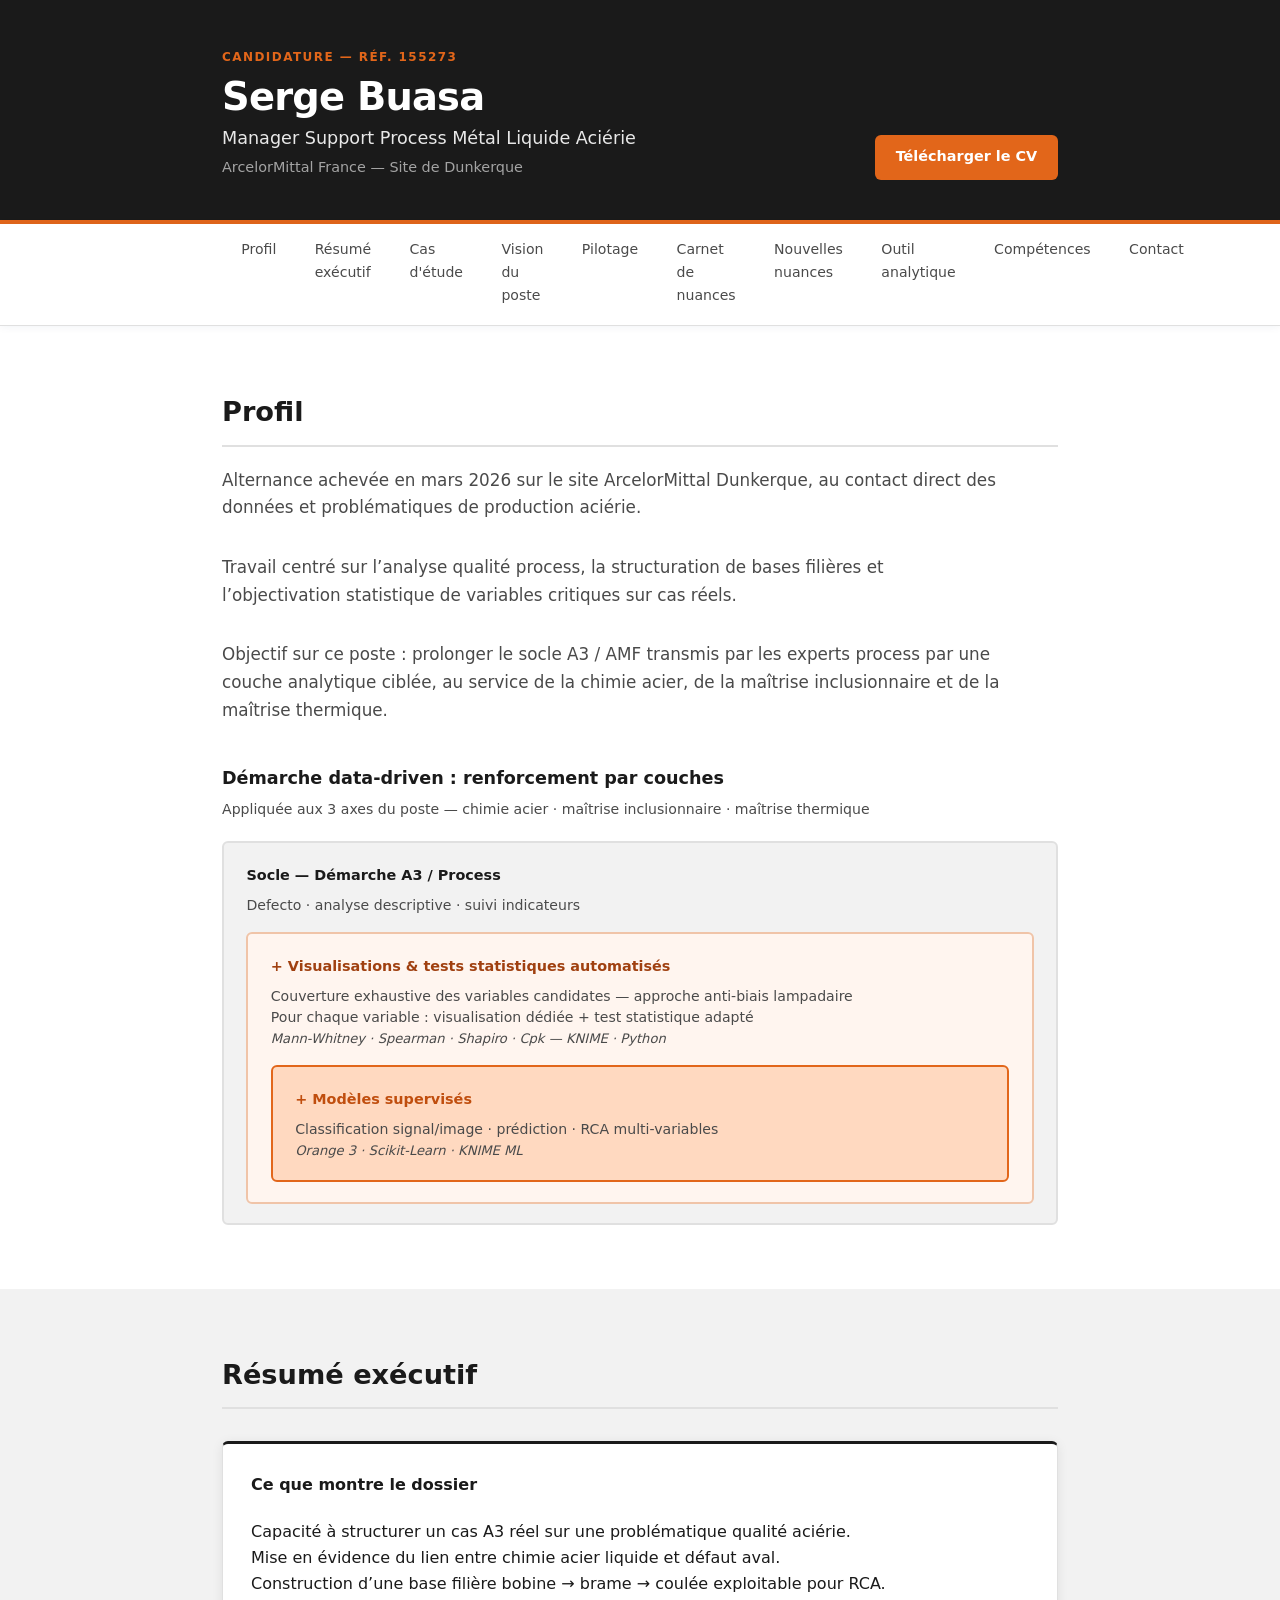
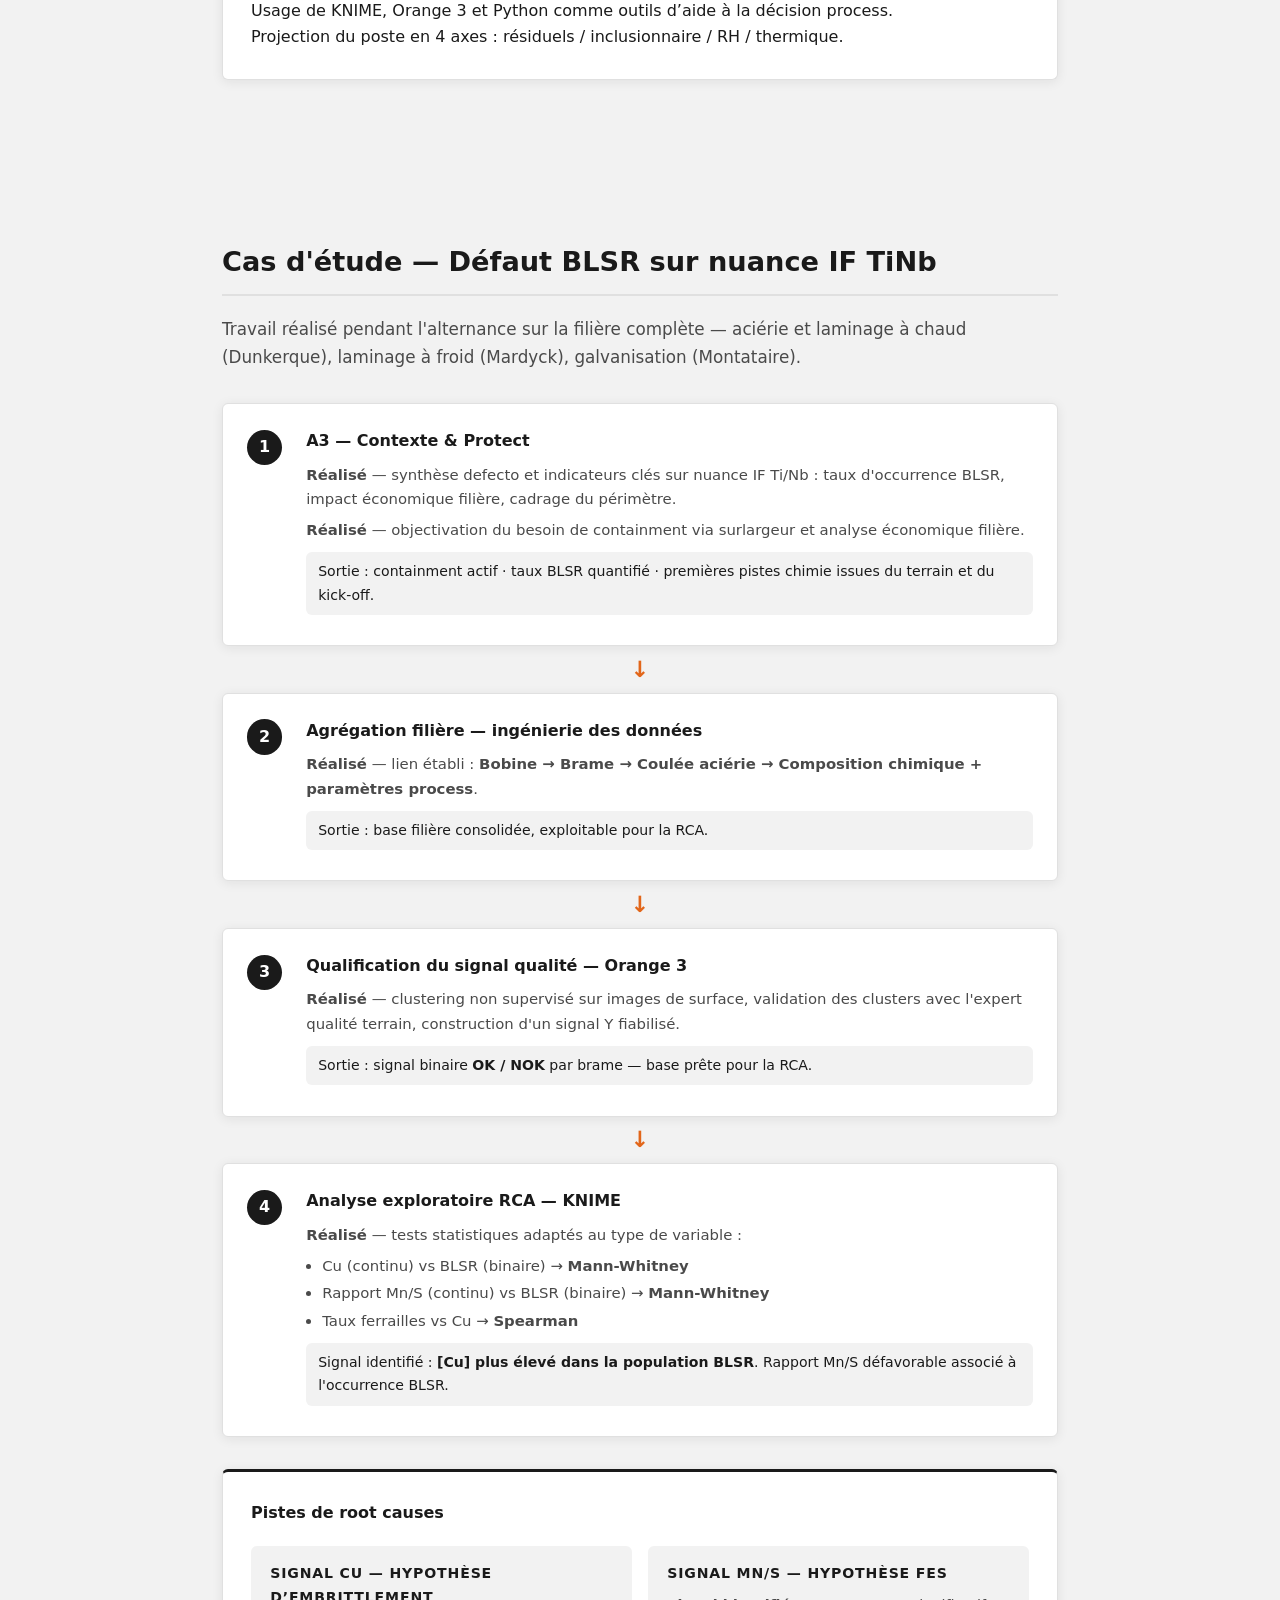
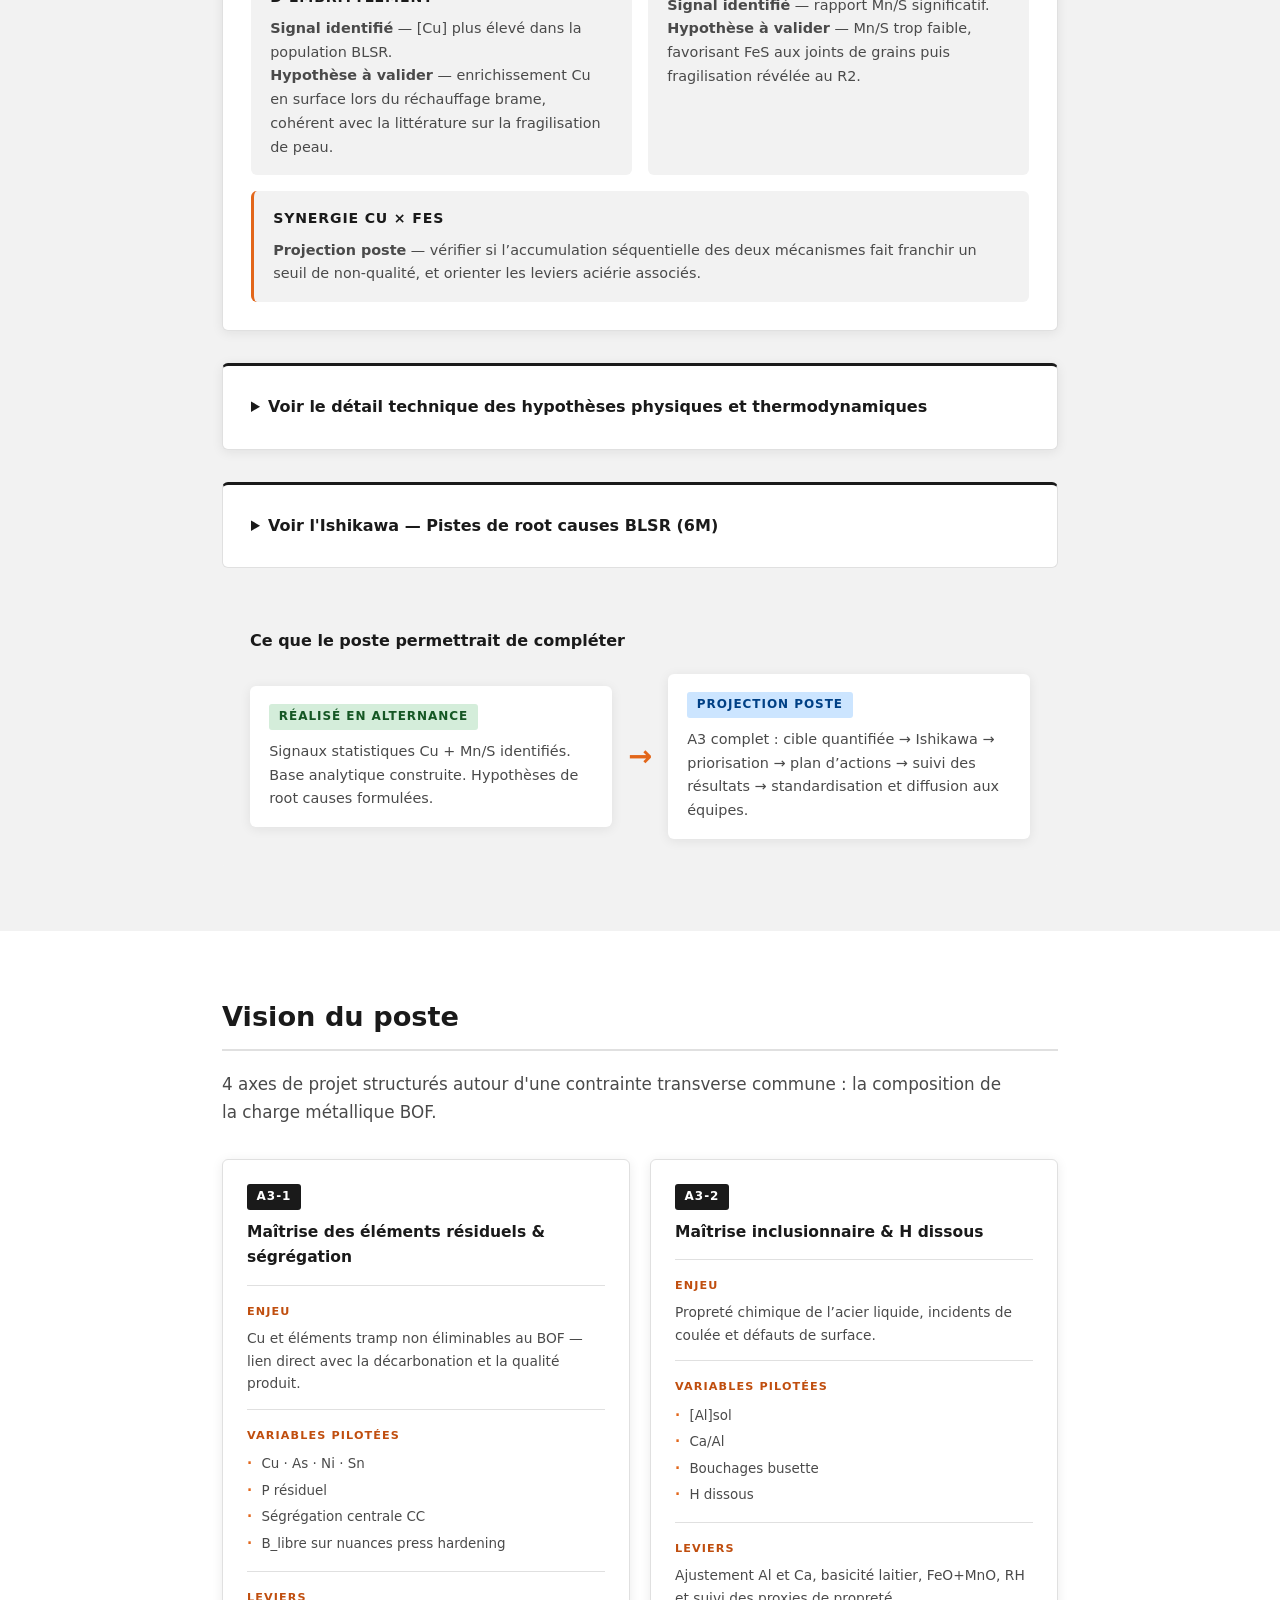
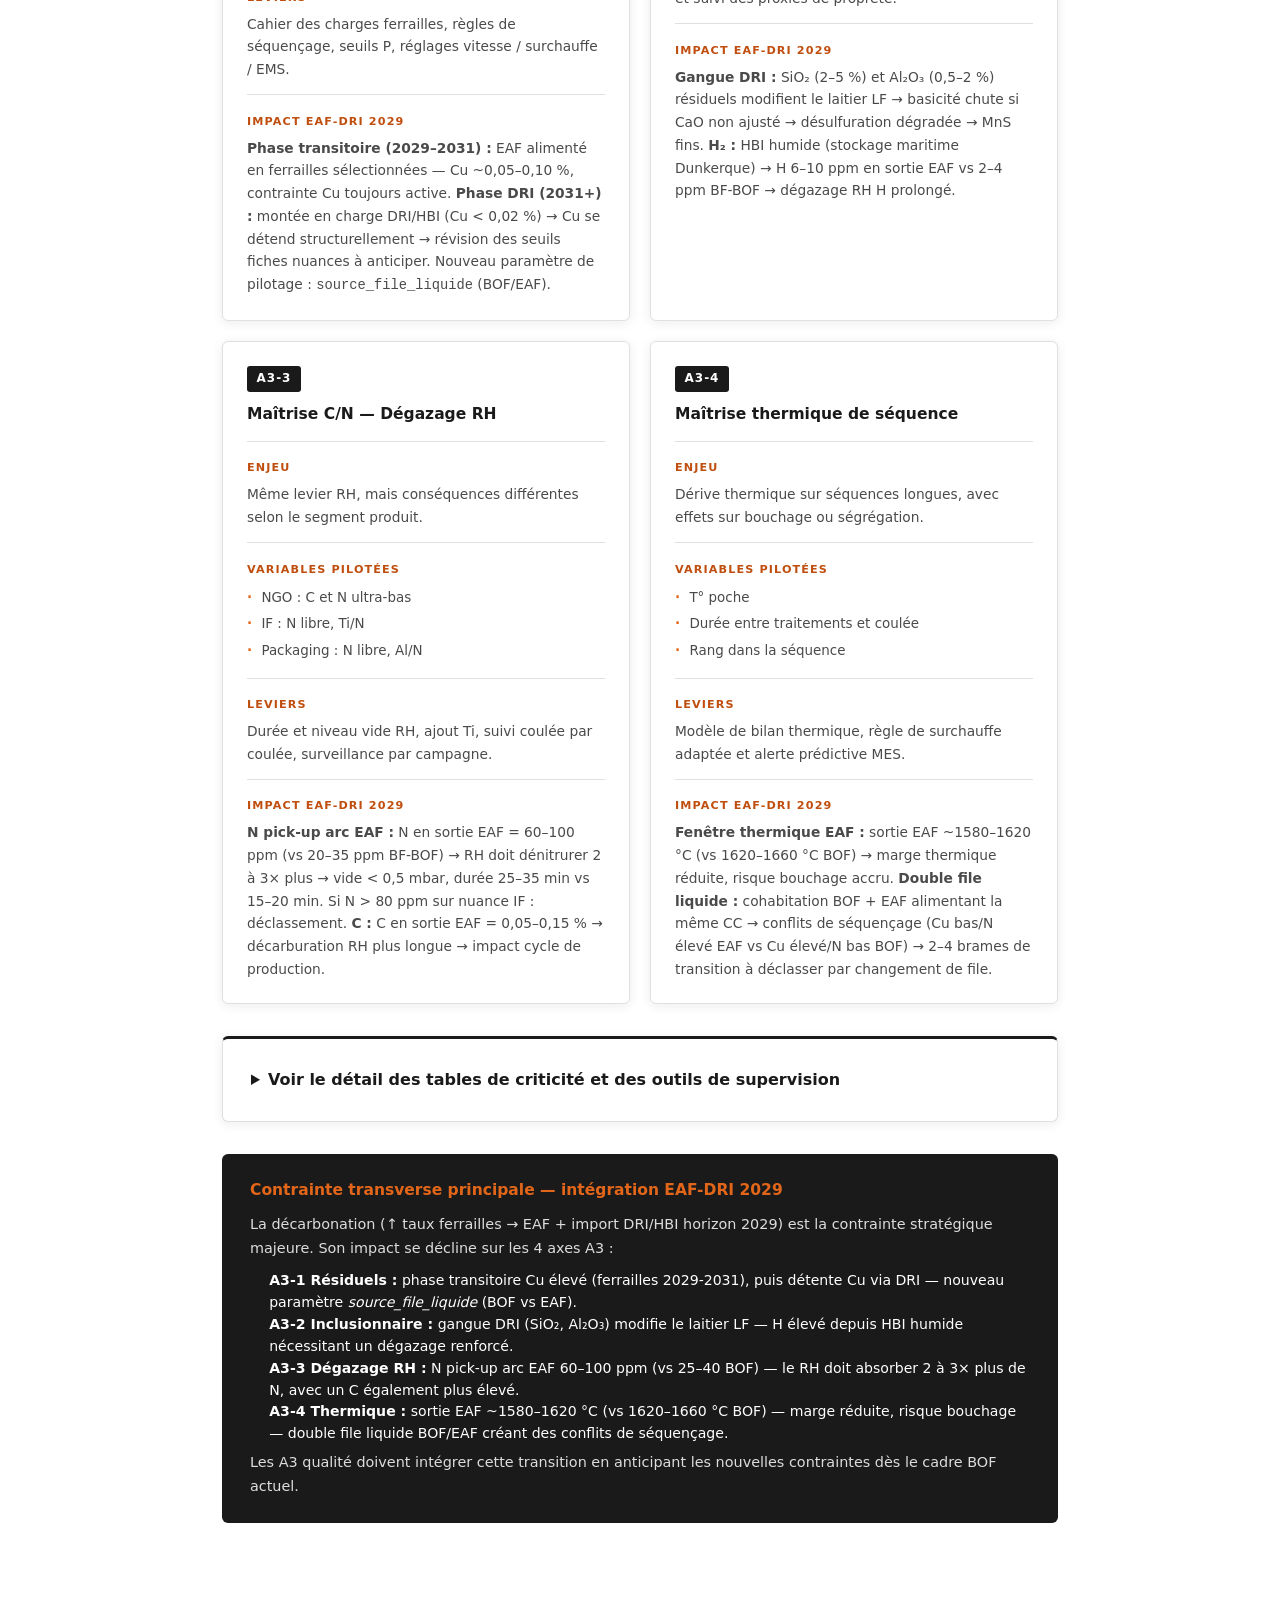
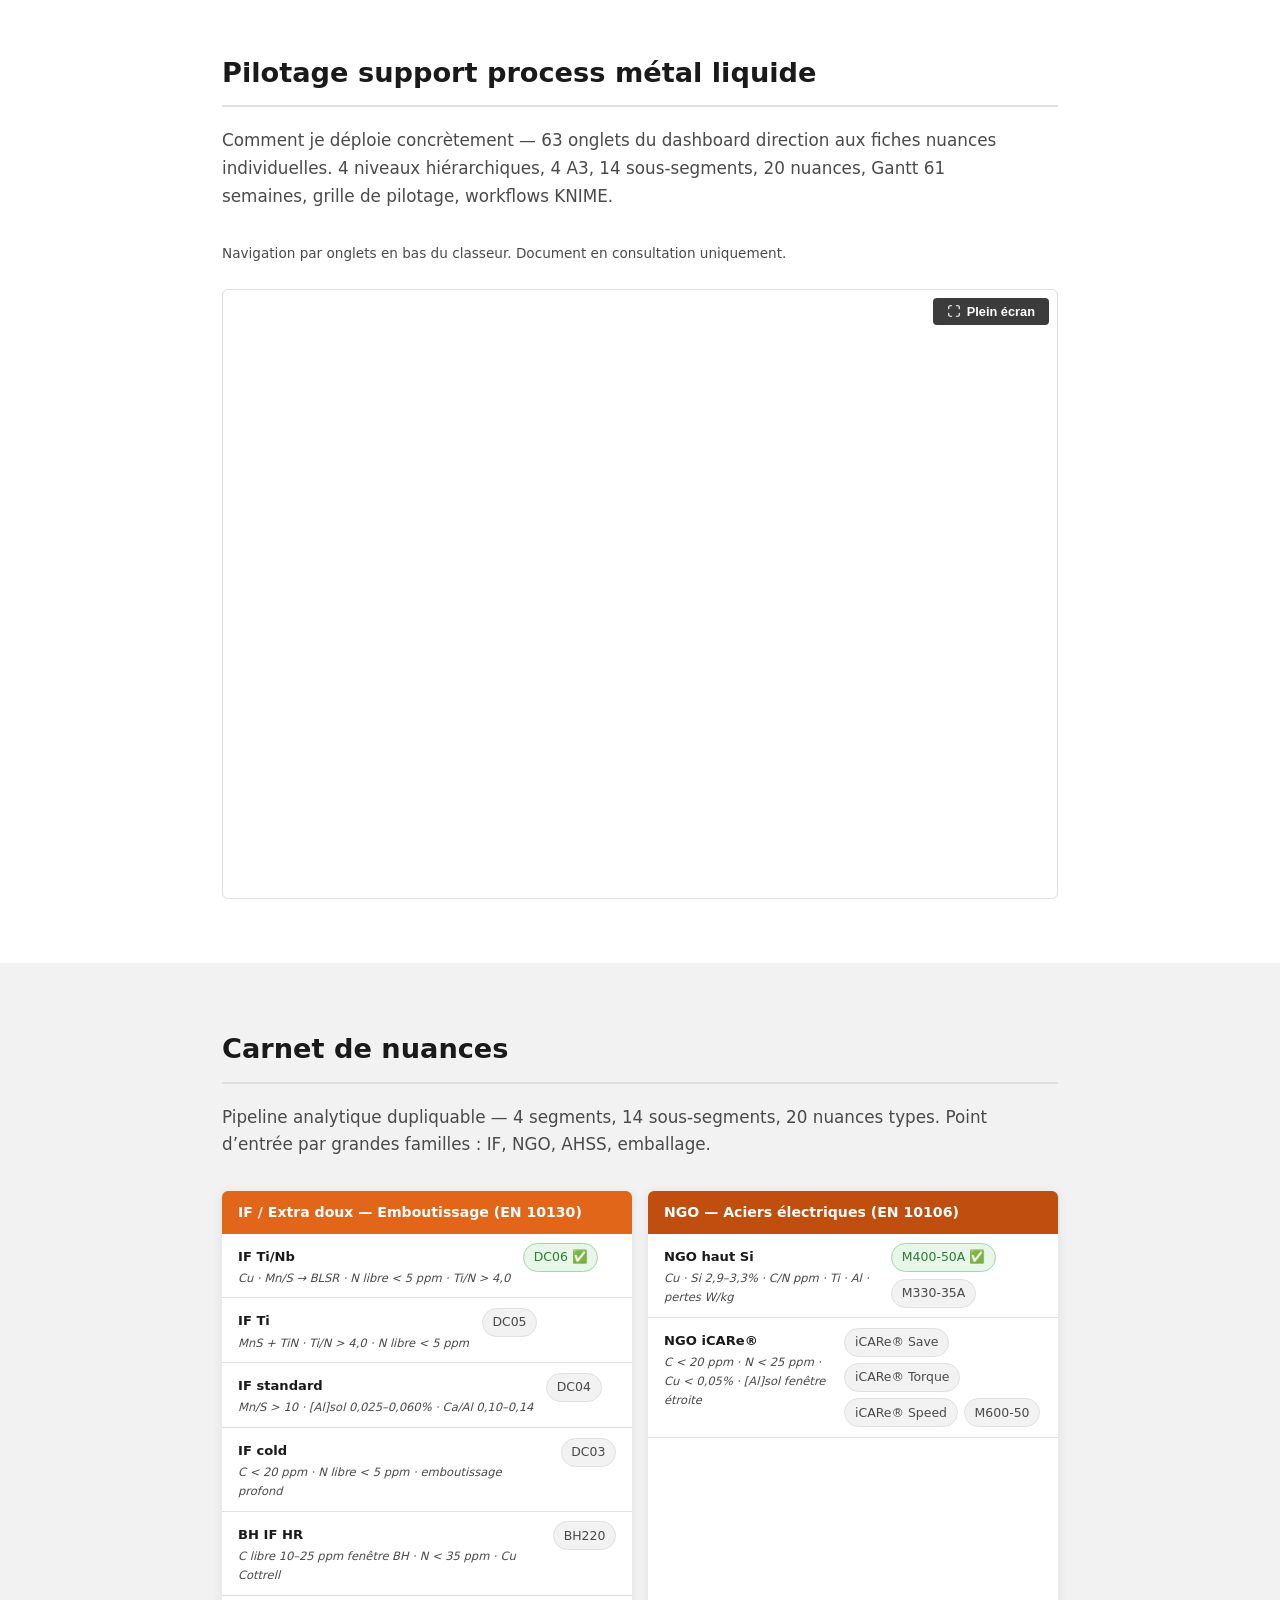
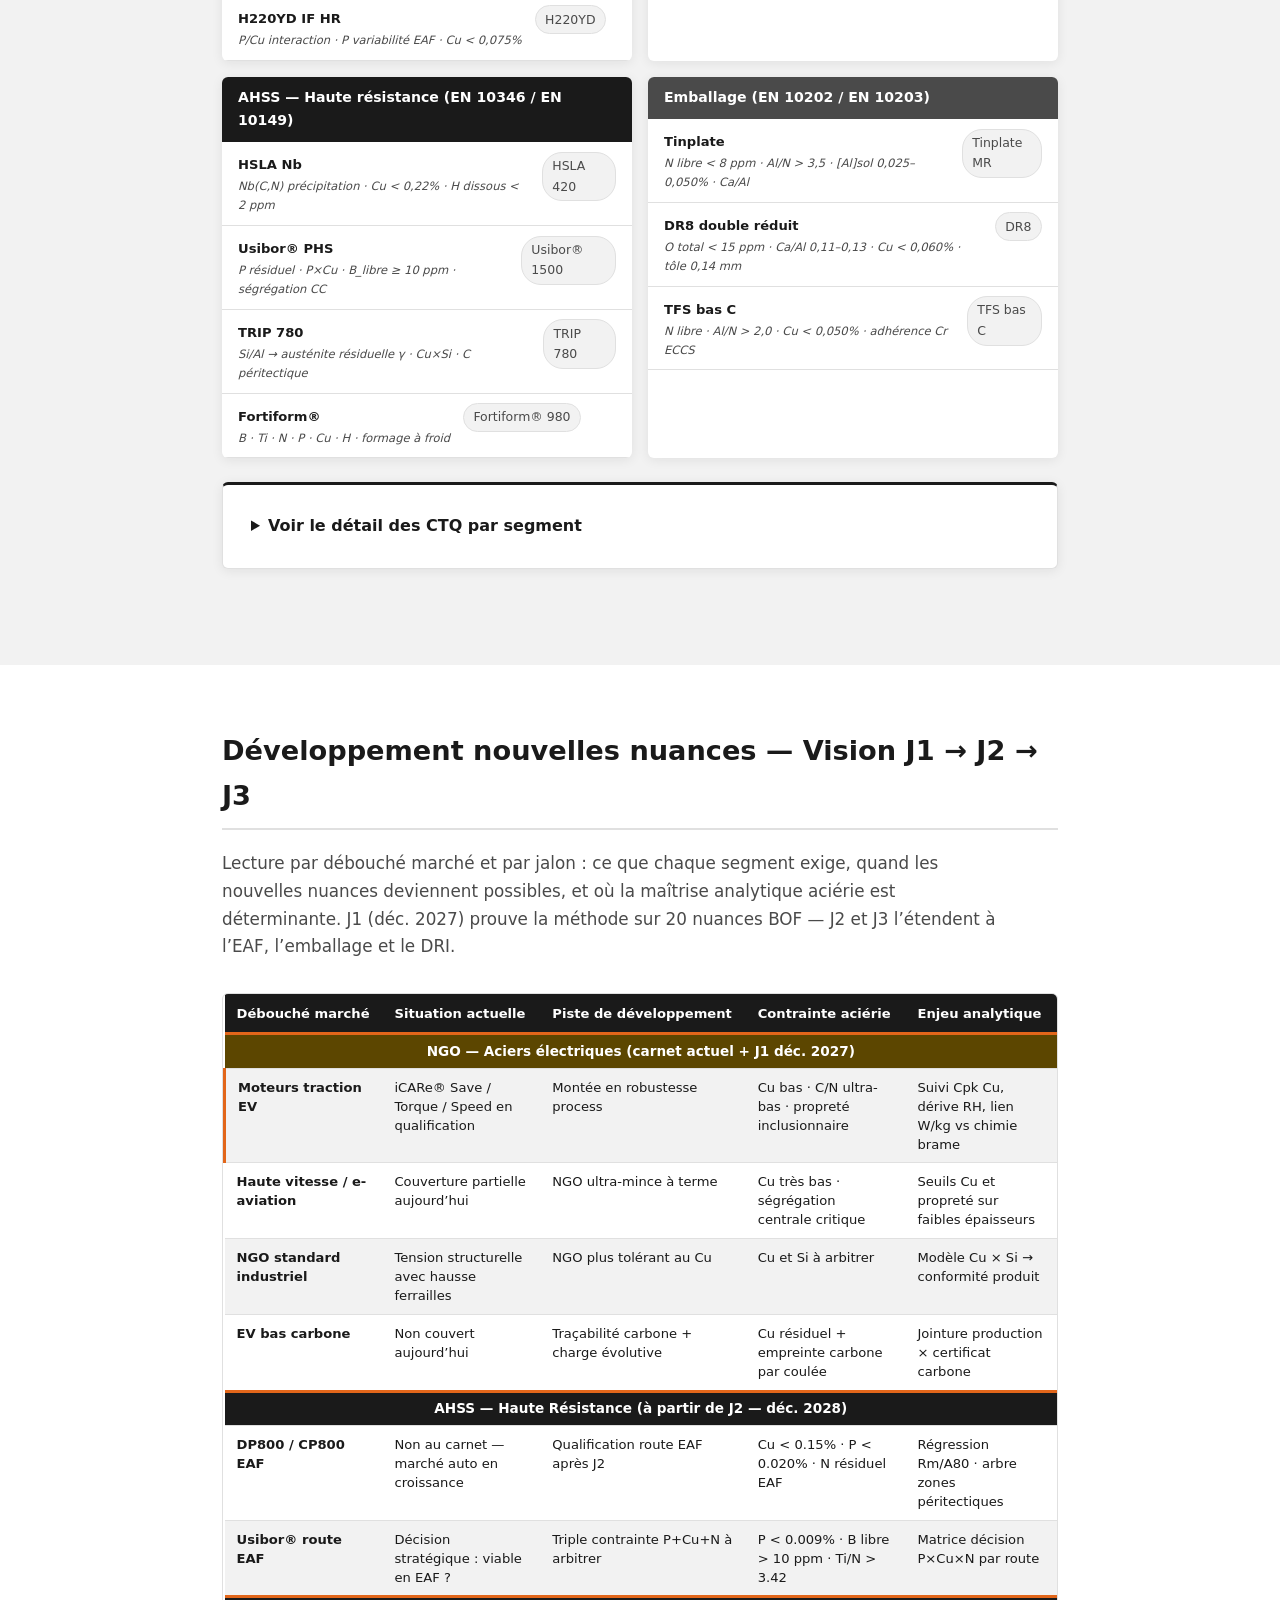
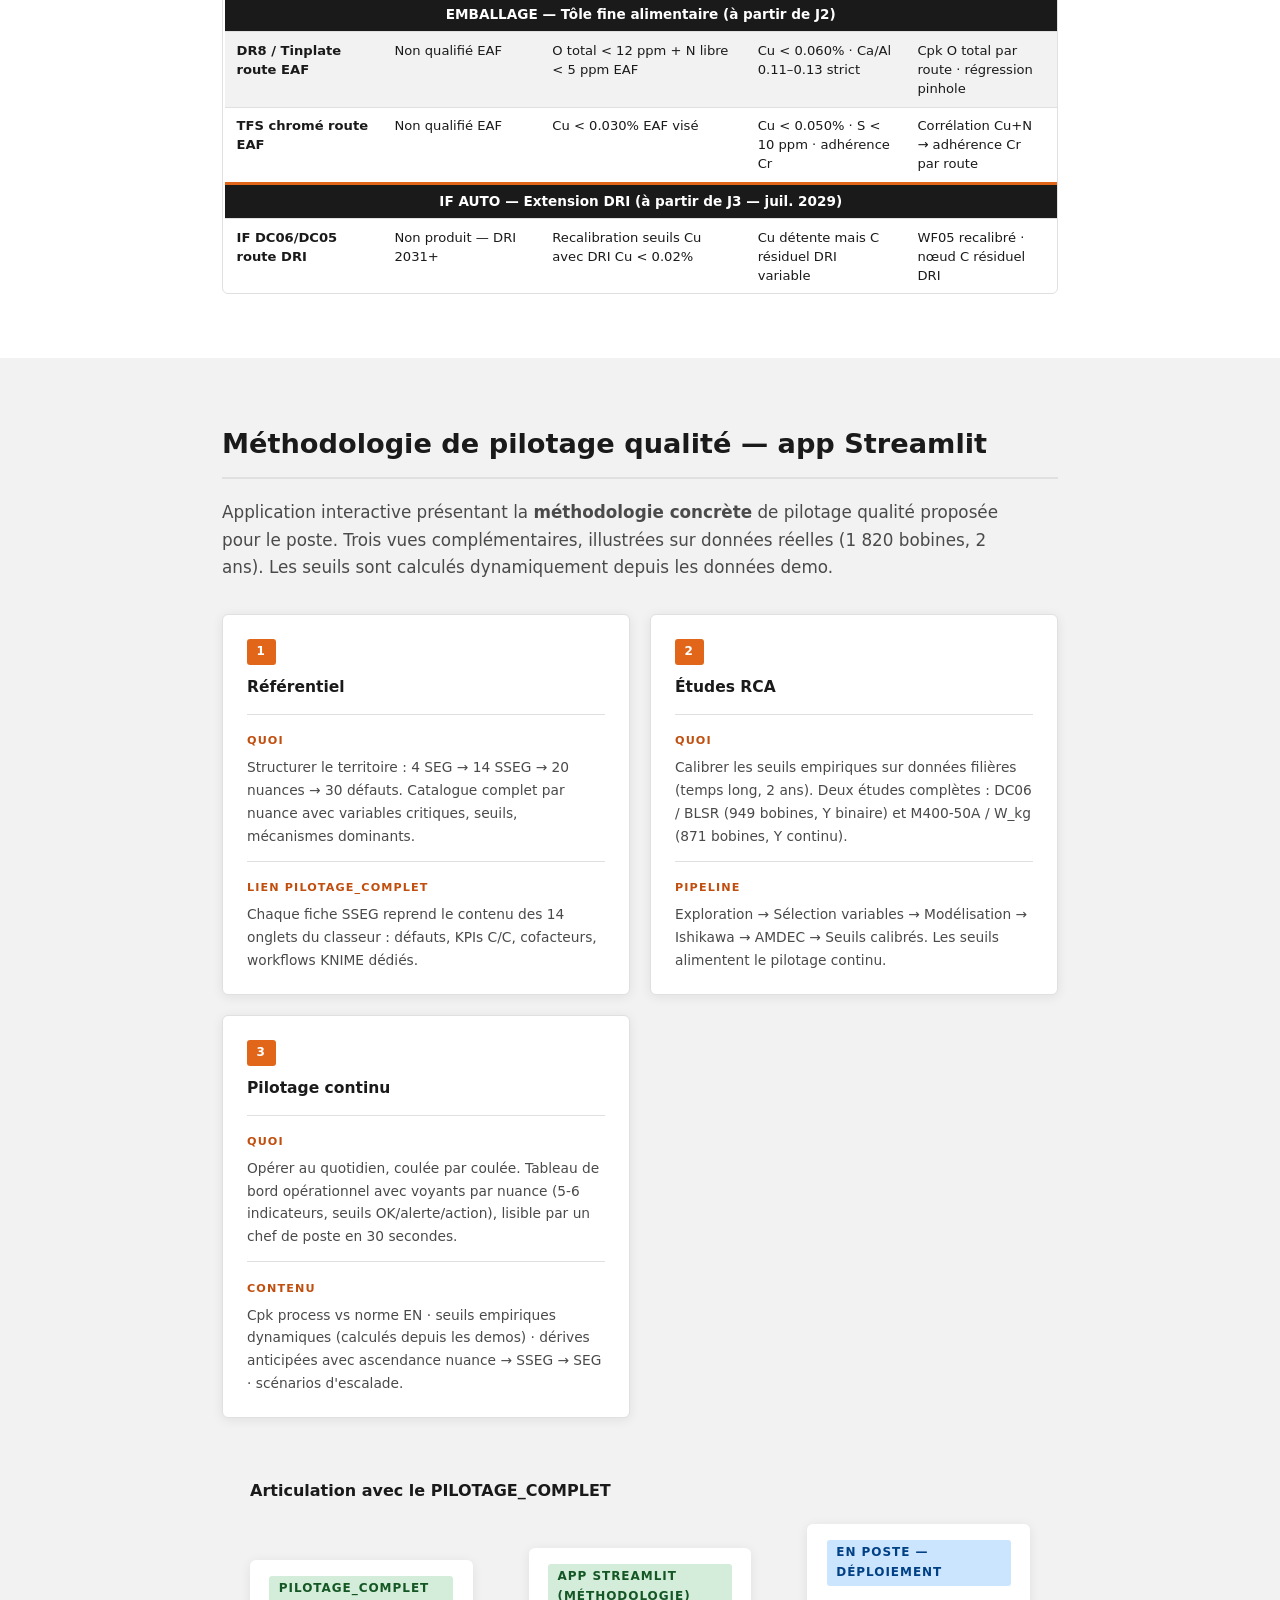
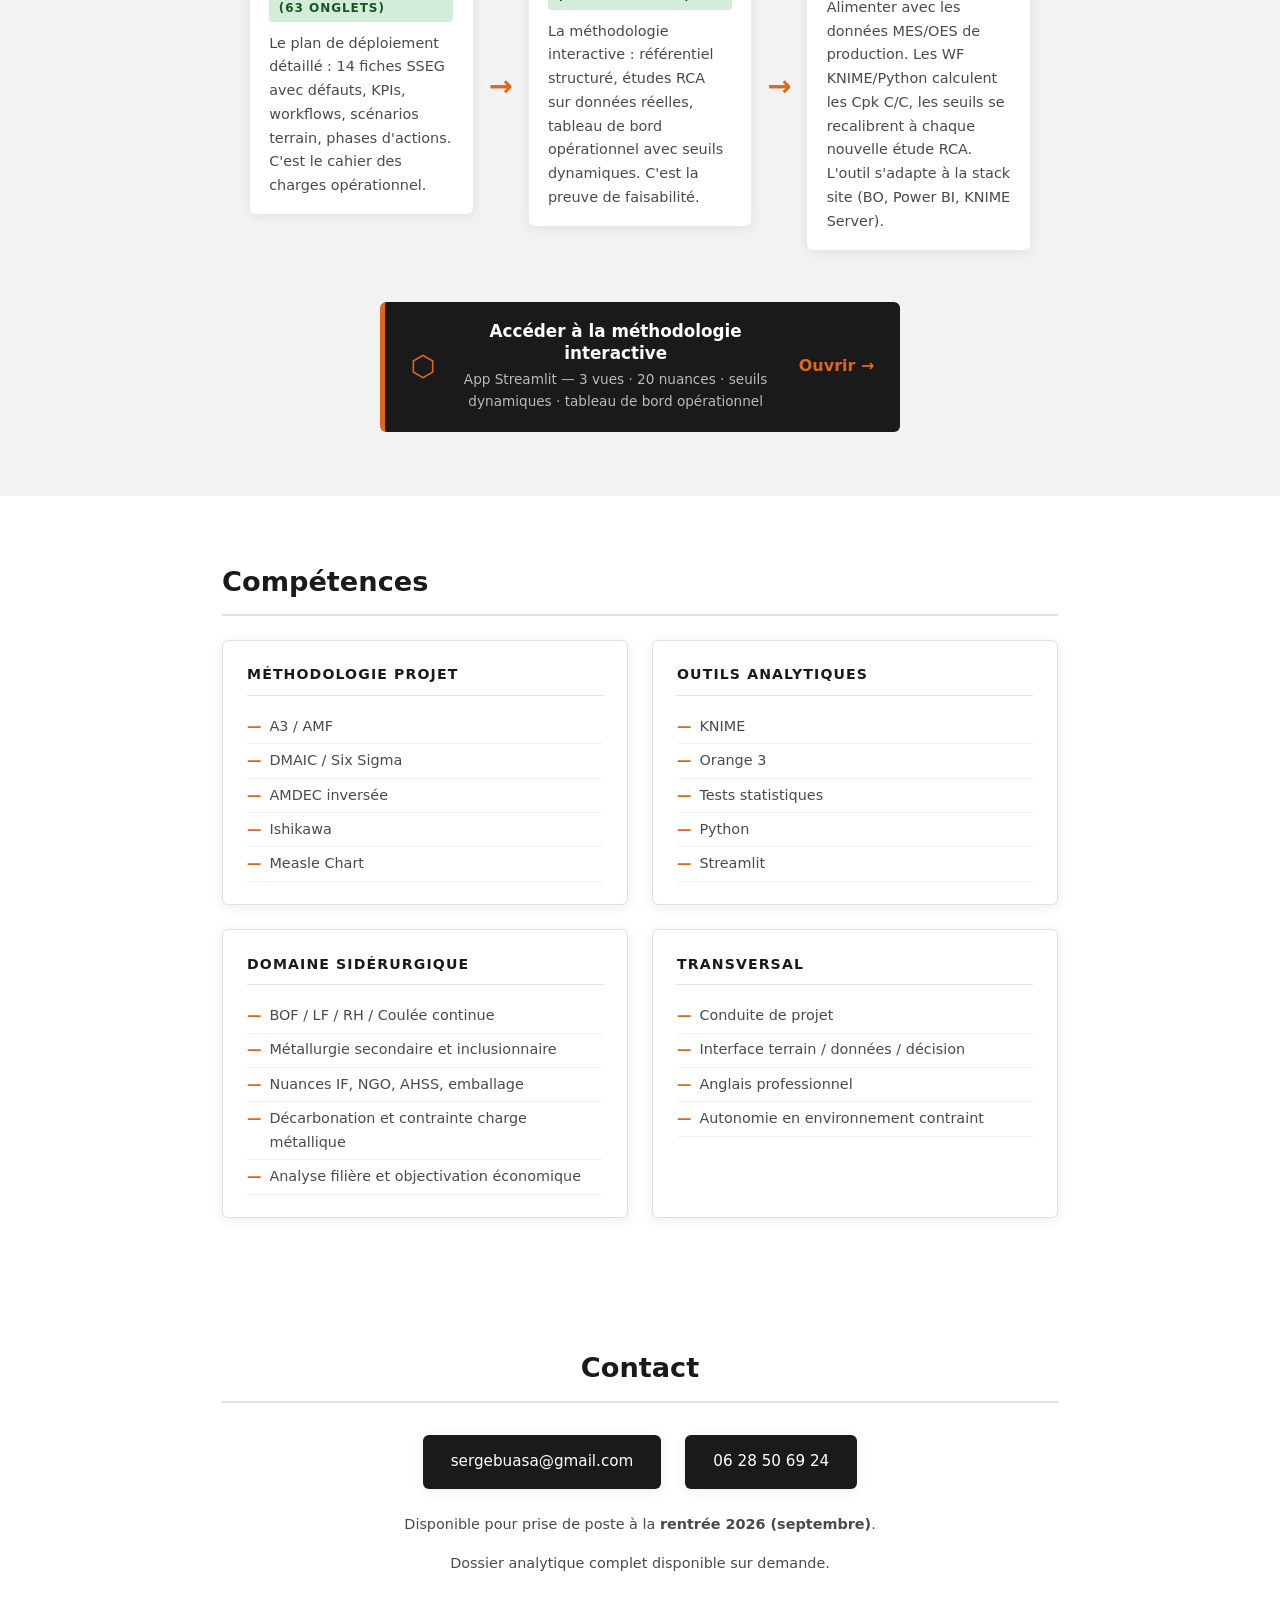
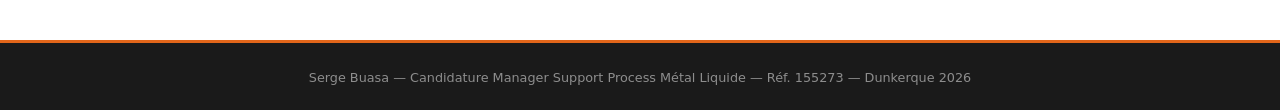
==== index.html @ 68dcdc04 "Mise à jour disponibilité prise de poste (rentrée 2026) + renommage photo" ====
<!DOCTYPE html>
<html lang="fr">
<head>
  <meta charset="UTF-8" />
  <meta name="viewport" content="width=device-width, initial-scale=1.0" />
  <meta name="robots" content="noindex, nofollow" />
  <title>Serge Buasa — Candidature Manager Support Process Métal Liquide</title>
  <link rel="stylesheet" href="styles.css" />
</head>
<body>

  <header>
    <div class="header-inner">
      <div class="header-left">
        <p class="header-tag">Candidature — Réf. 155273</p>
        <h1>Serge Buasa</h1>
        <p class="header-subtitle">Manager Support Process Métal Liquide Aciérie</p>
        <p class="header-location">ArcelorMittal France — Site de Dunkerque</p>
      </div>
      <div class="header-right">
        <a href="cv_serge_buasa.pdf" class="btn-download" download>Télécharger le CV</a>
      </div>
    </div>
  </header>

  <nav>
    <ul>
      <li><a href="#profil">Profil</a></li>
      <li><a href="#resume">Résumé exécutif</a></li>
      <li><a href="#cas-etude">Cas d'étude</a></li>
      <li><a href="#vision">Vision du poste</a></li>
      <li><a href="#pilotage">Pilotage</a></li>
      <li><a href="#carnet">Carnet de nuances</a></li>
      <li><a href="#nouvelles-nuances">Nouvelles nuances</a></li>
      <li><a href="#outil-analytique">Outil analytique</a></li>
      <li><a href="#competences">Compétences</a></li>
      <li><a href="#contact">Contact</a></li>
    </ul>
  </nav>

  <main>

    <section id="profil">
      <div class="section-inner">
        <h2>Profil</h2>
        <p class="lead">Alternance achevée en mars 2026 sur le site ArcelorMittal Dunkerque, au contact direct des données et problématiques de production aciérie.</p>
        <p class="lead">Travail centré sur l’analyse qualité process, la structuration de bases filières et l’objectivation statistique de variables critiques sur cas réels.</p>
        <p class="lead">Objectif sur ce poste : prolonger le socle A3 / AMF transmis par les experts process par une couche analytique ciblée, au service de la chimie acier, de la maîtrise inclusionnaire et de la maîtrise thermique.</p>

        <div class="imbrication-wrapper">
          <h3 class="imbrication-title">Démarche data-driven : renforcement par couches</h3>
          <p class="imbrication-subtitle">Appliquée aux 3 axes du poste — chimie acier · maîtrise inclusionnaire · maîtrise thermique</p>

          <div class="layer layer-socle">
            <div class="layer-header">
              <span class="layer-tag">Socle — Démarche A3 / Process</span>
            </div>
            <p class="layer-desc">Defecto · analyse descriptive · suivi indicateurs</p>

            <div class="layer layer-visu">
              <div class="layer-header">
                <span class="layer-tag layer-tag-2">+ Visualisations & tests statistiques automatisés</span>
              </div>
              <p class="layer-desc">Couverture exhaustive des variables candidates — approche anti-biais lampadaire<br>
              Pour chaque variable : visualisation dédiée + test statistique adapté<br>
              <span class="layer-tools">Mann-Whitney · Spearman · Shapiro · Cpk — KNIME · Python</span></p>

              <div class="layer layer-ml">
                <div class="layer-header">
                  <span class="layer-tag layer-tag-4">+ Modèles supervisés</span>
                </div>
                <p class="layer-desc">Classification signal/image · prédiction · RCA multi-variables<br>
                <span class="layer-tools">Orange 3 · Scikit-Learn · KNIME ML</span></p>
              </div>

            </div>
          </div>
        </div>

      </div>
    </section>

    <section id="resume" class="section-alt">
      <div class="section-inner">
        <h2>Résumé exécutif</h2>
        <div class="result-box">
          <h3>Ce que montre le dossier</h3>
          <ul>
            <li>Capacité à structurer un cas A3 réel sur une problématique qualité aciérie.</li>
            <li>Mise en évidence du lien entre chimie acier liquide et défaut aval.</li>
            <li>Construction d’une base filière bobine → brame → coulée exploitable pour RCA.</li>
            <li>Usage de KNIME, Orange 3 et Python comme outils d’aide à la décision process.</li>
            <li>Projection du poste en 4 axes : résiduels / inclusionnaire / RH / thermique.</li>
          </ul>
        </div>
      </div>
    </section>

    <section id="cas-etude" class="section-alt">
      <div class="section-inner">
        <h2>Cas d'étude — Défaut BLSR sur nuance IF TiNb</h2>
        <p class="lead">Travail réalisé pendant l'alternance sur la filière complète — aciérie et laminage à chaud (Dunkerque), laminage à froid (Mardyck), galvanisation (Montataire).</p>

        <div class="pipeline">
          <div class="pipeline-step">
            <div class="step-number">1</div>
            <div class="step-content">
              <h3>A3 — Contexte & Protect</h3>
              <p><strong>Réalisé</strong> — synthèse defecto et indicateurs clés sur nuance IF Ti/Nb : taux d'occurrence BLSR, impact économique filière, cadrage du périmètre.</p>
              <p><strong>Réalisé</strong> — objectivation du besoin de containment via surlargeur et analyse économique filière.</p>
              <p class="step-output">Sortie : containment actif · taux BLSR quantifié · premières pistes chimie issues du terrain et du kick-off.</p>
            </div>
          </div>

          <div class="pipeline-arrow">↓</div>

          <div class="pipeline-step">
            <div class="step-number">2</div>
            <div class="step-content">
              <h3>Agrégation filière — ingénierie des données</h3>
              <p><strong>Réalisé</strong> — lien établi : <strong>Bobine → Brame → Coulée aciérie → Composition chimique + paramètres process</strong>.</p>
              <p class="step-output">Sortie : base filière consolidée, exploitable pour la RCA.</p>
            </div>
          </div>

          <div class="pipeline-arrow">↓</div>

          <div class="pipeline-step">
            <div class="step-number">3</div>
            <div class="step-content">
              <h3>Qualification du signal qualité — Orange 3</h3>
              <p><strong>Réalisé</strong> — clustering non supervisé sur images de surface, validation des clusters avec l'expert qualité terrain, construction d'un signal Y fiabilisé.</p>
              <p class="step-output">Sortie : signal binaire <strong>OK / NOK</strong> par brame — base prête pour la RCA.</p>
            </div>
          </div>

          <div class="pipeline-arrow">↓</div>

          <div class="pipeline-step">
            <div class="step-number">4</div>
            <div class="step-content">
              <h3>Analyse exploratoire RCA — KNIME</h3>
              <p><strong>Réalisé</strong> — tests statistiques adaptés au type de variable :</p>
              <ul>
                <li>Cu (continu) vs BLSR (binaire) → <strong>Mann-Whitney</strong></li>
                <li>Rapport Mn/S (continu) vs BLSR (binaire) → <strong>Mann-Whitney</strong></li>
                <li>Taux ferrailles vs Cu → <strong>Spearman</strong></li>
              </ul>
              <p class="step-output">Signal identifié : <strong>[Cu] plus élevé dans la population BLSR</strong>. Rapport Mn/S défavorable associé à l'occurrence BLSR.</p>
            </div>
          </div>
        </div>

        <div class="result-box">
          <h3>Pistes de root causes</h3>
          <div class="mechanism-grid">
            <div class="mechanism-item">
              <h4>Signal Cu — hypothèse d’embrittlement</h4>
              <p><strong>Signal identifié</strong> — [Cu] plus élevé dans la population BLSR.</p>
              <p><strong>Hypothèse à valider</strong> — enrichissement Cu en surface lors du réchauffage brame, cohérent avec la littérature sur la fragilisation de peau.</p>
            </div>
            <div class="mechanism-item">
              <h4>Signal Mn/S — hypothèse FeS</h4>
              <p><strong>Signal identifié</strong> — rapport Mn/S significatif.</p>
              <p><strong>Hypothèse à valider</strong> — Mn/S trop faible, favorisant FeS aux joints de grains puis fragilisation révélée au R2.</p>
            </div>
            <div class="mechanism-item mechanism-full">
              <h4>Synergie Cu × FeS</h4>
              <p><strong>Projection poste</strong> — vérifier si l’accumulation séquentielle des deux mécanismes fait franchir un seuil de non-qualité, et orienter les leviers aciérie associés.</p>
            </div>
          </div>
        </div>

        <details class="result-box">
          <summary><strong>Voir le détail technique des hypothèses physiques et thermodynamiques</strong></summary>
          <div style="margin-top:1rem;">
            <p><strong>Hypothèse Cu</strong> — ↑ ferrailles → ↑ Cu résiduel → enrichissement Cu à l'interface oxyde / métal lors du réchauffage brame → fragilisation de surface.</p>
            <p><strong>Hypothèse Mn/S</strong> — si Mn/S trop faible, le soufre ne trouve pas assez de manganèse et peut favoriser FeS aux joints de grains, avec une fenêtre thermique critique autour de 988°C.</p>
            <p><strong>Adresse process</strong> — la variable teta_surface_r2 mérite validation en Phase 0 comme variable de surveillance du risque, sans en faire à ce stade un levier principal.</p>
          </div>
        </details>

        <details class="ishikawa-box">
          <summary><strong>Voir l'Ishikawa — Pistes de root causes BLSR (6M)</strong></summary>
          <div style="margin-top:1rem;">
            <p class="ishikawa-subtitle">Structure orientée par les signaux statistiques, la synthèse des analyses defectologiques, les pistes terrain du process aciérie, du process TCC et de la qualité filière — à valider Phase 0</p>
            <div class="ishikawa-grid">

              <div class="ishi-card ishi-matiere">
                <div class="ishi-header">Matière</div>
                <ul>
                  <li><strong>↑ Cu résiduel</strong> — ferrailles → enrichissement surface brame au four → LME · <em>Levier : cahier des charges Cu par nuance</em></li>
                  <li><strong>Mn/S défavorable</strong> — S élevé relatif à Mn → FeS aux joints de grains ~988°C · <em>Levier : seuil Mn/S minimum par nuance</em></li>
                  <li><strong>Éléments tramp As, Ni, Sn</strong> — cofacteurs fragilisation intergranulaire à quantifier · <em>Levier : seuil Cu_eq_DK = Cu + 2×As + Ni/3</em></li>
                </ul>
              </div>

              <div class="ishi-card ishi-milieu">
                <div class="ishi-header">Milieu</div>
                <ul>
                  <li><strong>Décarbonation structurelle</strong> — ↑ taux ferrailles → ↑ Cu résiduel non éliminable par BOF · <em>Levier : DRI H₂ long terme — actions court terme dans la contrainte</em></li>
                  <li><strong>Variabilité fournisseurs ferrailles</strong> — hétérogénéité composition selon origine · <em>Levier : traçabilité et tri par qualité Cu</em></li>
                </ul>
              </div>

              <div class="ishi-card ishi-methode">
                <div class="ishi-header">Méthode</div>
                <ul>
                  <li><strong>Ordre nuances en séquence</strong> — IF Ti/Nb en début de séquence limite l'exposition au Cu accumulé · <em>Levier : règle de séquençage par segment</em></li>
                  <li><strong>Rang séquence × Cu</strong> — accumulation Cu en fin de séquence longue → brames fin de séquence plus à risque · <em>Levier : longueur max séquence selon [Cu] mesuré · alerte MES en fin de séquence longue</em></li>
                  <li><strong>Nettoyage poche</strong> — le nettoyage remet le compteur Cu à zéro · <em>Levier : variable nb_coulees_depuis_nettoyage → proxy accumulation Cu réel</em></li>
                  <li><strong>Cahier des charges ferrailles</strong> — absence de spécification Cu par nuance · <em>Levier : seuils différenciés IF / AHSS / NGO</em></li>
                </ul>
              </div>

              <div class="ishi-card ishi-machine">
                <div class="ishi-header">Machine</div>
                <ul>
                  <li><strong>teta_surface_r2</strong> — T° bord brame au R2 &lt; 988°C → FeS précipité aux joints de grains → fragilisation révélée au cisaillement · <em>Usage : variable de surveillance du risque BLSR — les leviers réels sont chimiques (Mn/S, Cu)</em></li>
                  <li><strong>Delta vitesse coulée</strong> — instabilité vitesse → hétérogénéité solidification · <em>Levier : consigne stabilité vitesse</em></li>
                  <li><strong>File × chariot porte-répartiteur</strong> — hétérogénéité spatiale coulée · <em>Levier : cartographie risque BLSR par machine_id · alerte MES si machine_id à risque élevé</em></li>
                  <li><strong>Usure cylindres R2 TCC</strong> — usure différentielle → pression asymétrique en rive · <em>Levier : analyse taux BLSR par montage cylindres R2</em></li>
                </ul>
              </div>

              <div class="ishi-card ishi-mo">
                <div class="ishi-header">Main d'œuvre</div>
                <ul>
                  <li><strong>Pilotage thermique four</strong> — dérive profil four → teta_surface_r2 dégradé · <em>Usage : alerte comme signal précurseur — déclenche vérification chimie aciérie</em></li>
                  <li><strong>Détection dérive Cu</strong> — absence de suivi Cu coulée par coulée en production · <em>Levier : tableau de bord Cu séquence J0</em></li>
                </ul>
              </div>

              <div class="ishi-card ishi-mesure">
                <div class="ishi-header">Mesure</div>
                <ul>
                  <li><strong>Signal defecto BLSR</strong> — fiabilité et couverture bobines · <em>Levier : pipeline Orange 3 automatisé</em></li>
                  <li><strong>Délai retour info aciérie</strong> — défaut détecté en galva (Montataire), cause en aciérie (Dunkerque) → latence J+30 · <em>Levier : jointure filière J+1</em></li>
                  <li><strong>temp_poche manquante</strong> — variable thermique non jointurée au MES · <em>Levier : jointure no_coulée → MES aciérie</em></li>
                  <li><strong>rang_sequence manquant</strong> — position coulée dans la séquence non stockée · <em>Levier : variable dérivée via date_deb_seq_real</em></li>
                  <li><strong>nb_coulees_depuis_nettoyage manquant</strong> — historique nettoyage poche absent · <em>Levier : jointure planning maintenance MES</em></li>
                  <li><strong>âge_repartiteur manquant</strong> — usure répartiteur par file×chariot non renseignée · <em>Levier : jointure planning maintenance CC</em></li>
                </ul>
              </div>

            </div>
          </div>
        </details>

        <div class="continuation-box">
          <h3>Ce que le poste permettrait de compléter</h3>
          <div class="continuation-steps">
            <div class="cont-step done">
              <span class="cont-label">Réalisé en alternance</span>
              <p>Signaux statistiques Cu + Mn/S identifiés. Base analytique construite. Hypothèses de root causes formulées.</p>
            </div>
            <div class="cont-arrow">→</div>
            <div class="cont-step next">
              <span class="cont-label">Projection poste</span>
              <p>A3 complet : cible quantifiée → Ishikawa → priorisation → plan d’actions → suivi des résultats → standardisation et diffusion aux équipes.</p>
            </div>
          </div>
        </div>
      </div>
    </section>

    <section id="vision">
      <div class="section-inner">
        <h2>Vision du poste</h2>
        <p class="lead">4 axes de projet structurés autour d'une contrainte transverse commune : la composition de la charge métallique BOF.</p>

        <div class="axes-grid">
          <div class="axe-card">
            <div class="axe-num">A3-1</div>
            <h3>Maîtrise des éléments résiduels & ségrégation</h3>
            <div class="axe-section">
              <span class="axe-label">Enjeu</span>
              <p>Cu et éléments tramp non éliminables au BOF — lien direct avec la décarbonation et la qualité produit.</p>
            </div>
            <div class="axe-section">
              <span class="axe-label">Variables pilotées</span>
              <ul class="axe-vars">
                <li>Cu · As · Ni · Sn</li>
                <li>P résiduel</li>
                <li>Ségrégation centrale CC</li>
                <li>B_libre sur nuances press hardening</li>
              </ul>
            </div>
            <div class="axe-section">
              <span class="axe-label">Leviers</span>
              <p>Cahier des charges ferrailles, règles de séquençage, seuils P, réglages vitesse / surchauffe / EMS.</p>
            </div>
            <div class="axe-section">
              <span class="axe-label">Impact EAF-DRI 2029</span>
              <p><strong>Phase transitoire (2029–2031) :</strong> EAF alimenté en ferrailles sélectionnées — Cu ~0,05–0,10 %, contrainte Cu toujours active. <strong>Phase DRI (2031+) :</strong> montée en charge DRI/HBI (Cu &lt; 0,02 %) → Cu se détend structurellement → révision des seuils fiches nuances à anticiper. Nouveau paramètre de pilotage : <code>source_file_liquide</code> (BOF/EAF).</p>
            </div>
          </div>

          <div class="axe-card">
            <div class="axe-num">A3-2</div>
            <h3>Maîtrise inclusionnaire & H dissous</h3>
            <div class="axe-section">
              <span class="axe-label">Enjeu</span>
              <p>Propreté chimique de l’acier liquide, incidents de coulée et défauts de surface.</p>
            </div>
            <div class="axe-section">
              <span class="axe-label">Variables pilotées</span>
              <ul class="axe-vars">
                <li>[Al]sol</li>
                <li>Ca/Al</li>
                <li>Bouchages busette</li>
                <li>H dissous</li>
              </ul>
            </div>
            <div class="axe-section">
              <span class="axe-label">Leviers</span>
              <p>Ajustement Al et Ca, basicité laitier, FeO+MnO, RH et suivi des proxies de propreté.</p>
            </div>
            <div class="axe-section">
              <span class="axe-label">Impact EAF-DRI 2029</span>
              <p><strong>Gangue DRI :</strong> SiO₂ (2–5 %) et Al₂O₃ (0,5–2 %) résiduels modifient le laitier LF → basicité chute si CaO non ajusté → désulfuration dégradée → MnS fins. <strong>H₂ :</strong> HBI humide (stockage maritime Dunkerque) → H 6–10 ppm en sortie EAF vs 2–4 ppm BF-BOF → dégazage RH H prolongé.</p>
            </div>
          </div>

          <div class="axe-card">
            <div class="axe-num">A3-3</div>
            <h3>Maîtrise C/N — Dégazage RH</h3>
            <div class="axe-section">
              <span class="axe-label">Enjeu</span>
              <p>Même levier RH, mais conséquences différentes selon le segment produit.</p>
            </div>
            <div class="axe-section">
              <span class="axe-label">Variables pilotées</span>
              <ul class="axe-vars">
                <li>NGO : C et N ultra-bas</li>
                <li>IF : N libre, Ti/N</li>
                <li>Packaging : N libre, Al/N</li>
              </ul>
            </div>
            <div class="axe-section">
              <span class="axe-label">Leviers</span>
              <p>Durée et niveau vide RH, ajout Ti, suivi coulée par coulée, surveillance par campagne.</p>
            </div>
            <div class="axe-section">
              <span class="axe-label">Impact EAF-DRI 2029</span>
              <p><strong>N pick-up arc EAF :</strong> N en sortie EAF = 60–100 ppm (vs 20–35 ppm BF-BOF) → RH doit dénitrurer 2 à 3× plus → vide &lt; 0,5 mbar, durée 25–35 min vs 15–20 min. Si N &gt; 80 ppm sur nuance IF : déclassement. <strong>C :</strong> C en sortie EAF = 0,05–0,15 % → décarburation RH plus longue → impact cycle de production.</p>
            </div>
          </div>

          <div class="axe-card">
            <div class="axe-num">A3-4</div>
            <h3>Maîtrise thermique de séquence</h3>
            <div class="axe-section">
              <span class="axe-label">Enjeu</span>
              <p>Dérive thermique sur séquences longues, avec effets sur bouchage ou ségrégation.</p>
            </div>
            <div class="axe-section">
              <span class="axe-label">Variables pilotées</span>
              <ul class="axe-vars">
                <li>T° poche</li>
                <li>Durée entre traitements et coulée</li>
                <li>Rang dans la séquence</li>
              </ul>
            </div>
            <div class="axe-section">
              <span class="axe-label">Leviers</span>
              <p>Modèle de bilan thermique, règle de surchauffe adaptée et alerte prédictive MES.</p>
            </div>
            <div class="axe-section">
              <span class="axe-label">Impact EAF-DRI 2029</span>
              <p><strong>Fenêtre thermique EAF :</strong> sortie EAF ~1580–1620 °C (vs 1620–1660 °C BOF) → marge thermique réduite, risque bouchage accru. <strong>Double file liquide :</strong> cohabitation BOF + EAF alimentant la même CC → conflits de séquençage (Cu bas/N élevé EAF vs Cu élevé/N bas BOF) → 2–4 brames de transition à déclasser par changement de file.</p>
            </div>
          </div>
        </div>

        <details class="result-box" style="margin-top:1.5rem;">
          <summary><strong>Voir le détail des tables de criticité et des outils de supervision</strong></summary>
          <div style="margin-top:1rem;">
            <p>Les tables détaillées par segment et les workflows KNIME / Python peuvent être joints en annexe technique ou présentés en entretien.</p>
            <ul>
              <li>Criticités par segment : IF, NGO, AHSS, Emballage</li>
              <li>Workflows de supervision : résiduels, inclusionnaire, RH, thermique</li>
              <li>Alerte par coulée et logique Rule Engine par nuance</li>
            </ul>
          </div>
        </details>

        <div class="contrainte-box">
          <h3>Contrainte transverse principale — intégration EAF-DRI 2029</h3>
          <p>La décarbonation (↑ taux ferrailles → EAF + import DRI/HBI horizon 2029) est la contrainte stratégique majeure. Son impact se décline sur les 4 axes A3 :</p>
          <ul style="margin:0.6rem 0 0.4rem 1.2rem; font-size:0.88rem; line-height:1.55;">
            <li><strong>A3-1 Résiduels :</strong> phase transitoire Cu élevé (ferrailles 2029-2031), puis détente Cu via DRI — nouveau paramètre <em>source_file_liquide</em> (BOF vs EAF).</li>
            <li><strong>A3-2 Inclusionnaire :</strong> gangue DRI (SiO₂, Al₂O₃) modifie le laitier LF — H élevé depuis HBI humide nécessitant un dégazage renforcé.</li>
            <li><strong>A3-3 Dégazage RH :</strong> N pick-up arc EAF 60–100 ppm (vs 25–40 BOF) — le RH doit absorber 2 à 3× plus de N, avec un C également plus élevé.</li>
            <li><strong>A3-4 Thermique :</strong> sortie EAF ~1580–1620 °C (vs 1620–1660 °C BOF) — marge réduite, risque bouchage — double file liquide BOF/EAF créant des conflits de séquençage.</li>
          </ul>
          <p style="margin-top:0.4rem;">Les A3 qualité doivent intégrer cette transition en anticipant les nouvelles contraintes dès le cadre BOF actuel.</p>
        </div>
      </div>
    </section>

    <section id="pilotage">
      <div class="section-inner">
        <h2>Pilotage support process métal liquide</h2>
        <p class="lead">Comment je déploie concrètement — 63 onglets du dashboard direction aux fiches nuances individuelles. 4 niveaux hiérarchiques, 4 A3, 14 sous-segments, 20 nuances, Gantt 61 semaines, grille de pilotage, workflows KNIME.</p>
        <p style="font-size:0.85rem; color:var(--text-soft); margin-top:0.5rem;">Navigation par onglets en bas du classeur. Document en consultation uniquement.</p>
        <div style="margin-top:1.5rem; position:relative; border:1px solid var(--gray-border); border-radius:var(--radius); overflow:hidden;">
          <button id="btn-fullscreen" onclick="document.getElementById('pilotage-frame').requestFullscreen()" style="position:absolute; top:8px; right:8px; z-index:10; background:var(--blue); color:var(--white); border:none; border-radius:4px; padding:6px 14px; font-size:0.8rem; font-weight:600; cursor:pointer; display:flex; align-items:center; gap:6px; opacity:0.85; transition:opacity 0.2s;" onmouseover="this.style.opacity='1'" onmouseout="this.style.opacity='0.85'">
            <svg xmlns="http://www.w3.org/2000/svg" width="14" height="14" viewBox="0 0 24 24" fill="none" stroke="currentColor" stroke-width="2" stroke-linecap="round" stroke-linejoin="round"><path d="M8 3H5a2 2 0 0 0-2 2v3m18 0V5a2 2 0 0 0-2-2h-3m0 18h3a2 2 0 0 0 2-2v-3M3 16v3a2 2 0 0 0 2 2h3"/></svg>
            Plein écran
          </button>
          <iframe id="pilotage-frame"
            width="100%" height="600" frameborder="0" scrolling="yes"
            sandbox="allow-scripts allow-same-origin"
            src="https://synpase2026-my.sharepoint.com/personal/sergebuasa_synpase2026_onmicrosoft_com/_layouts/15/Doc.aspx?sourcedoc={bb20c971-be06-45a2-abdd-e067dabb7f3f}&action=embedview&ActiveCell='INDEX'!A1&wdHideGridlines=True&wdHideHeaders=True&wdDownloadButton=False&wdAllowInteractivity=False&wdPrint=False"
          ></iframe>
        </div>
      </div>
    </section>

    <section id="carnet" class="section-alt">
      <div class="section-inner">
        <h2>Carnet de nuances</h2>
        <p class="lead">Pipeline analytique dupliquable — 4 segments, 14 sous-segments, 20 nuances types. Point d’entrée par grandes familles : IF, NGO, AHSS, emballage.</p>

        <div class="carnet-grid">
          <div class="seg-block">
            <div class="seg-header seg-if">IF / Extra doux — Emboutissage (EN 10130)</div>
            <div class="sseg-row">
              <div class="sseg-label">IF Ti/Nb<span class="cofact">Cu · Mn/S &rarr; BLSR · N libre &lt; 5 ppm · Ti/N &gt; 4,0</span></div>
              <div class="nuances-list"><span class="nuance nuance-done">DC06 ✅</span></div>
            </div>
            <div class="sseg-row">
              <div class="sseg-label">IF Ti<span class="cofact">MnS + TiN · Ti/N &gt; 4,0 · N libre &lt; 5 ppm</span></div>
              <div class="nuances-list"><span class="nuance nuance-todo">DC05</span></div>
            </div>
            <div class="sseg-row">
              <div class="sseg-label">IF standard<span class="cofact">Mn/S &gt; 10 · [Al]sol 0,025–0,060% · Ca/Al 0,10–0,14</span></div>
              <div class="nuances-list"><span class="nuance nuance-todo">DC04</span></div>
            </div>
            <div class="sseg-row">
              <div class="sseg-label">IF cold<span class="cofact">C &lt; 20 ppm · N libre &lt; 5 ppm · emboutissage profond</span></div>
              <div class="nuances-list"><span class="nuance nuance-todo">DC03</span></div>
            </div>
            <div class="sseg-row">
              <div class="sseg-label">BH IF HR<span class="cofact">C libre 10–25 ppm fenêtre BH · N &lt; 35 ppm · Cu Cottrell</span></div>
              <div class="nuances-list"><span class="nuance nuance-todo">BH220</span></div>
            </div>
            <div class="sseg-row">
              <div class="sseg-label">H220YD IF HR<span class="cofact">P/Cu interaction · P variabilité EAF · Cu &lt; 0,075%</span></div>
              <div class="nuances-list"><span class="nuance nuance-todo">H220YD</span></div>
            </div>
          </div>

          <div class="seg-block">
            <div class="seg-header seg-ngo">NGO — Aciers électriques (EN 10106)</div>
            <div class="sseg-row">
              <div class="sseg-label">NGO haut Si<span class="cofact">Cu · Si 2,9–3,3% · C/N ppm · Ti · Al · pertes W/kg</span></div>
              <div class="nuances-list">
                <span class="nuance nuance-done">M400-50A ✅</span>
                <span class="nuance nuance-todo">M330-35A</span>
              </div>
            </div>
            <div class="sseg-row">
              <div class="sseg-label">NGO iCARe®<span class="cofact">C &lt; 20 ppm · N &lt; 25 ppm · Cu &lt; 0,05% · [Al]sol fenêtre étroite</span></div>
              <div class="nuances-list">
                <span class="nuance nuance-todo">iCARe® Save</span>
                <span class="nuance nuance-todo">iCARe® Torque</span>
                <span class="nuance nuance-todo">iCARe® Speed</span>
                <span class="nuance nuance-todo">M600-50</span>
              </div>
            </div>
          </div>

          <div class="seg-block">
            <div class="seg-header seg-ahss">AHSS — Haute résistance (EN 10346 / EN 10149)</div>
            <div class="sseg-row">
              <div class="sseg-label">HSLA Nb<span class="cofact">Nb(C,N) précipitation · Cu &lt; 0,22% · H dissous &lt; 2 ppm</span></div>
              <div class="nuances-list"><span class="nuance nuance-todo">HSLA 420</span></div>
            </div>
            <div class="sseg-row">
              <div class="sseg-label">Usibor® PHS<span class="cofact">P résiduel · P&times;Cu · B_libre &ge; 10 ppm · ségrégation CC</span></div>
              <div class="nuances-list"><span class="nuance nuance-todo">Usibor® 1500</span></div>
            </div>
            <div class="sseg-row">
              <div class="sseg-label">TRIP 780<span class="cofact">Si/Al &rarr; austénite résiduelle &gamma; · Cu&times;Si · C péritectique</span></div>
              <div class="nuances-list"><span class="nuance nuance-todo">TRIP 780</span></div>
            </div>
            <div class="sseg-row">
              <div class="sseg-label">Fortiform®<span class="cofact">B · Ti · N · P · Cu · H · formage à froid</span></div>
              <div class="nuances-list"><span class="nuance nuance-todo">Fortiform® 980</span></div>
            </div>
          </div>

          <div class="seg-block">
            <div class="seg-header seg-emb">Emballage (EN 10202 / EN 10203)</div>
            <div class="sseg-row">
              <div class="sseg-label">Tinplate<span class="cofact">N libre &lt; 8 ppm · Al/N &gt; 3,5 · [Al]sol 0,025–0,050% · Ca/Al</span></div>
              <div class="nuances-list"><span class="nuance nuance-todo">Tinplate MR</span></div>
            </div>
            <div class="sseg-row">
              <div class="sseg-label">DR8 double réduit<span class="cofact">O total &lt; 15 ppm · Ca/Al 0,11–0,13 · Cu &lt; 0,060% · tôle 0,14 mm</span></div>
              <div class="nuances-list"><span class="nuance nuance-todo">DR8</span></div>
            </div>
            <div class="sseg-row">
              <div class="sseg-label">TFS bas C<span class="cofact">N libre · Al/N &gt; 2,0 · Cu &lt; 0,050% · adhérence Cr ECCS</span></div>
              <div class="nuances-list"><span class="nuance nuance-todo">TFS bas C</span></div>
            </div>
          </div>
        </div>

        <details class="result-box" style="margin-top:1.5rem;">
          <summary><strong>Voir le détail des CTQ par segment</strong></summary>
          <div style="margin-top:1rem;">
            <p>Le détail des CTQ, fenêtres et risques hors-spec est disponible pour chaque segment : IF, NGO, AHSS et emballage.</p>
          </div>
        </details>
      </div>
    </section>

    <section id="nouvelles-nuances">
      <div class="section-inner">
        <h2>Développement nouvelles nuances — Vision J1 → J2 → J3</h2>
        <p class="lead">Lecture par débouché marché et par jalon : ce que chaque segment exige, quand les nouvelles nuances deviennent possibles, et où la maîtrise analytique aciérie est déterminante. J1 (déc. 2027) prouve la méthode sur 20 nuances BOF — J2 et J3 l’étendent à l’EAF, l’emballage et le DRI.</p>

        <div class="ngo-table-wrapper">
          <table class="ngo-table">
            <thead>
              <tr>
                <th>Débouché marché</th>
                <th>Situation actuelle</th>
                <th>Piste de développement</th>
                <th>Contrainte aciérie</th>
                <th>Enjeu analytique</th>
              </tr>
            </thead>
            <tbody>
              <tr style="border-top:3px solid #E2661A;">
                <td colspan="5" style="background:#5C4600;color:#fff;font-weight:700;text-align:center;padding:0.4rem;font-size:0.85rem;">NGO — Aciers électriques (carnet actuel + J1 déc. 2027)</td>
              </tr>
              <tr class="ngo-current">
                <td><strong>Moteurs traction EV</strong></td>
                <td>iCARe® Save / Torque / Speed en qualification</td>
                <td>Montée en robustesse process</td>
                <td>Cu bas · C/N ultra-bas · propreté inclusionnaire</td>
                <td>Suivi Cpk Cu, dérive RH, lien W/kg vs chimie brame</td>
              </tr>
              <tr>
                <td><strong>Haute vitesse / e-aviation</strong></td>
                <td>Couverture partielle aujourd’hui</td>
                <td>NGO ultra-mince à terme</td>
                <td>Cu très bas · ségrégation centrale critique</td>
                <td>Seuils Cu et propreté sur faibles épaisseurs</td>
              </tr>
              <tr>
                <td><strong>NGO standard industriel</strong></td>
                <td>Tension structurelle avec hausse ferrailles</td>
                <td>NGO plus tolérant au Cu</td>
                <td>Cu et Si à arbitrer</td>
                <td>Modèle Cu × Si → conformité produit</td>
              </tr>
              <tr>
                <td><strong>EV bas carbone</strong></td>
                <td>Non couvert aujourd’hui</td>
                <td>Traçabilité carbone + charge évolutive</td>
                <td>Cu résiduel + empreinte carbone par coulée</td>
                <td>Jointure production × certificat carbone</td>
              </tr>
              <tr style="border-top:3px solid #E2661A;">
                <td colspan="5" style="background:#1a1a1a;color:#fff;font-weight:700;text-align:center;padding:0.4rem;font-size:0.85rem;">AHSS — Haute Résistance (à partir de J2 — déc. 2028)</td>
              </tr>
              <tr>
                <td><strong>DP800 / CP800 EAF</strong></td>
                <td>Non au carnet — marché auto en croissance</td>
                <td>Qualification route EAF après J2</td>
                <td>Cu &lt; 0.15% · P &lt; 0.020% · N résiduel EAF</td>
                <td>Régression Rm/A80 · arbre zones péritectiques</td>
              </tr>
              <tr>
                <td><strong>Usibor® route EAF</strong></td>
                <td>Décision stratégique : viable en EAF ?</td>
                <td>Triple contrainte P+Cu+N à arbitrer</td>
                <td>P &lt; 0.009% · B libre &gt; 10 ppm · Ti/N &gt; 3.42</td>
                <td>Matrice décision P×Cu×N par route</td>
              </tr>
              <tr style="border-top:3px solid #E2661A;">
                <td colspan="5" style="background:#1a1a1a;color:#fff;font-weight:700;text-align:center;padding:0.4rem;font-size:0.85rem;">EMBALLAGE — Tôle fine alimentaire (à partir de J2)</td>
              </tr>
              <tr>
                <td><strong>DR8 / Tinplate route EAF</strong></td>
                <td>Non qualifié EAF</td>
                <td>O total &lt; 12 ppm + N libre &lt; 5 ppm EAF</td>
                <td>Cu &lt; 0.060% · Ca/Al 0.11–0.13 strict</td>
                <td>Cpk O total par route · régression pinhole</td>
              </tr>
              <tr>
                <td><strong>TFS chromé route EAF</strong></td>
                <td>Non qualifié EAF</td>
                <td>Cu &lt; 0.030% EAF visé</td>
                <td>Cu &lt; 0.050% · S &lt; 10 ppm · adhérence Cr</td>
                <td>Corrélation Cu+N → adhérence Cr par route</td>
              </tr>
              <tr style="border-top:3px solid #E2661A;">
                <td colspan="5" style="background:#1a1a1a;color:#fff;font-weight:700;text-align:center;padding:0.4rem;font-size:0.85rem;">IF AUTO — Extension DRI (à partir de J3 — juil. 2029)</td>
              </tr>
              <tr>
                <td><strong>IF DC06/DC05 route DRI</strong></td>
                <td>Non produit — DRI 2031+</td>
                <td>Recalibration seuils Cu avec DRI Cu &lt; 0.02%</td>
                <td>Cu détente mais C résiduel DRI variable</td>
                <td>WF05 recalibré · nœud C résiduel DRI</td>
              </tr>
            </tbody>
          </table>
        </div>
      </div>
    </section>

    <section id="outil-analytique" class="section-alt">
      <div class="section-inner">
        <h2>Méthodologie de pilotage qualité — app Streamlit</h2>
        <p class="lead">
          Application interactive présentant la <strong>méthodologie concrète</strong> de pilotage qualité
          proposée pour le poste. Trois vues complémentaires, illustrées sur données réelles
          (1 820 bobines, 2 ans). Les seuils sont calculés dynamiquement depuis les données demo.
        </p>

        <div class="axes-grid">

          <div class="axe-card">
            <div class="axe-num" style="background:var(--accent);">1</div>
            <h3>Référentiel</h3>
            <div class="axe-section">
              <span class="axe-label">Quoi</span>
              <p>Structurer le territoire : 4 SEG → 14 SSEG → 20 nuances → 30 défauts. Catalogue complet par nuance avec variables critiques, seuils, mécanismes dominants.</p>
            </div>
            <div class="axe-section">
              <span class="axe-label">Lien PILOTAGE_COMPLET</span>
              <p>Chaque fiche SSEG reprend le contenu des 14 onglets du classeur : défauts, KPIs C/C, cofacteurs, workflows KNIME dédiés.</p>
            </div>
          </div>

          <div class="axe-card">
            <div class="axe-num" style="background:var(--accent);">2</div>
            <h3>Études RCA</h3>
            <div class="axe-section">
              <span class="axe-label">Quoi</span>
              <p>Calibrer les seuils empiriques sur données filières (temps long, 2 ans). Deux études complètes : DC06 / BLSR (949 bobines, Y binaire) et M400-50A / W_kg (871 bobines, Y continu).</p>
            </div>
            <div class="axe-section">
              <span class="axe-label">Pipeline</span>
              <p>Exploration → Sélection variables → Modélisation → Ishikawa → AMDEC → Seuils calibrés. Les seuils alimentent le pilotage continu.</p>
            </div>
          </div>

          <div class="axe-card">
            <div class="axe-num" style="background:var(--accent);">3</div>
            <h3>Pilotage continu</h3>
            <div class="axe-section">
              <span class="axe-label">Quoi</span>
              <p>Opérer au quotidien, coulée par coulée. Tableau de bord opérationnel avec voyants par nuance (5-6 indicateurs, seuils OK/alerte/action), lisible par un chef de poste en 30 secondes.</p>
            </div>
            <div class="axe-section">
              <span class="axe-label">Contenu</span>
              <p>Cpk process vs norme EN · seuils empiriques dynamiques (calculés depuis les demos) · dérives anticipées avec ascendance nuance → SSEG → SEG · scénarios d'escalade.</p>
            </div>
          </div>

        </div>

        <div class="continuation-box">
          <h3>Articulation avec le PILOTAGE_COMPLET</h3>
          <div class="continuation-steps">
            <div class="cont-step done">
              <span class="cont-label">PILOTAGE_COMPLET (63 onglets)</span>
              <p>Le plan de déploiement détaillé : 14 fiches SSEG avec défauts, KPIs, workflows, scénarios terrain, phases d'actions. C'est le cahier des charges opérationnel.</p>
            </div>
            <div class="cont-arrow">&rarr;</div>
            <div class="cont-step done">
              <span class="cont-label">App Streamlit (méthodologie)</span>
              <p>La méthodologie interactive : référentiel structuré, études RCA sur données réelles, tableau de bord opérationnel avec seuils dynamiques. C'est la preuve de faisabilité.</p>
            </div>
            <div class="cont-arrow">&rarr;</div>
            <div class="cont-step next">
              <span class="cont-label">En poste — déploiement</span>
              <p>Alimenter avec les données MES/OES de production. Les WF KNIME/Python calculent les Cpk C/C, les seuils se recalibrent à chaque nouvelle étude RCA. L'outil s'adapte à la stack site (BO, Power BI, KNIME Server).</p>
            </div>
          </div>
        </div>

        <div style="text-align:center;margin-top:1.5rem;">
          <a href="https://sb-process-am-restitution.hf.space" target="_blank" class="dossier-banner" style="display:inline-flex;max-width:520px;">
            <div class="dossier-banner-left">
              <span class="dossier-icon">⬡</span>
              <div>
                <p class="dossier-title">Accéder à la méthodologie interactive</p>
                <p class="dossier-sub">App Streamlit — 3 vues · 20 nuances · seuils dynamiques · tableau de bord opérationnel</p>
              </div>
            </div>
            <span class="dossier-cta">Ouvrir →</span>
          </a>
        </div>

      </div>
    </section>

    <section id="competences">
      <div class="section-inner">
        <h2>Compétences</h2>
        <div class="skills-grid">
          <div class="skill-group">
            <h3>Méthodologie projet</h3>
            <ul>
              <li>A3 / AMF</li>
              <li>DMAIC / Six Sigma</li>
              <li>AMDEC inversée</li>
              <li>Ishikawa</li>
              <li>Measle Chart</li>
            </ul>
          </div>
          <div class="skill-group">
            <h3>Outils analytiques</h3>
            <ul>
              <li>KNIME</li>
              <li>Orange 3</li>
              <li>Tests statistiques</li>
              <li>Python</li>
              <li>Streamlit</li>
            </ul>
          </div>
          <div class="skill-group">
            <h3>Domaine sidérurgique</h3>
            <ul>
              <li>BOF / LF / RH / Coulée continue</li>
              <li>Métallurgie secondaire et inclusionnaire</li>
              <li>Nuances IF, NGO, AHSS, emballage</li>
              <li>Décarbonation et contrainte charge métallique</li>
              <li>Analyse filière et objectivation économique</li>
            </ul>
          </div>
          <div class="skill-group">
            <h3>Transversal</h3>
            <ul>
              <li>Conduite de projet</li>
              <li>Interface terrain / données / décision</li>
              <li>Anglais professionnel</li>
              <li>Autonomie en environnement contraint</li>
            </ul>
          </div>
        </div>
      </div>
    </section>

    <section id="contact">
      <div class="section-inner contact-inner">
        <h2>Contact</h2>
        <div class="contact-cards">
          <a href="mailto:sergebuasa@gmail.com" class="contact-card"><span>sergebuasa@gmail.com</span></a>
          <a href="tel:+33628506924" class="contact-card"><span>06 28 50 69 24</span></a>
        </div>
        <p class="contact-note">Disponible pour prise de poste à la <strong>rentrée 2026 (septembre)</strong>.</p>
        <p class="contact-note" style="margin-top:1rem;">Dossier analytique complet disponible sur demande.</p>
      </div>
    </section>

  </main>

  <footer>
    <p>Serge Buasa — Candidature Manager Support Process Métal Liquide — Réf. 155273 — Dunkerque 2026</p>
  </footer>

  <script>
    document.querySelectorAll('a[href^="#"]').forEach(anchor => {
      anchor.addEventListener('click', function(e) {
        e.preventDefault();
        const target = document.querySelector(this.getAttribute('href'));
        if (target) target.scrollIntoView({ behavior: 'smooth', block: 'start' });
      });
    });

    const sections = document.querySelectorAll('section[id]');
    const navLinks = document.querySelectorAll('nav a');
    window.addEventListener('scroll', () => {
      let current = '';
      sections.forEach(s => {
        if (window.scrollY >= s.offsetTop - 80) current = s.getAttribute('id');
      });
      navLinks.forEach(a => {
        a.classList.toggle('active', a.getAttribute('href') === '#' + current);
      });
    });
  </script>

</body>
</html>
---- styles.css ----
/* ============================================================
   SERGE BUASA — Site candidature ArcelorMittal
   Palette ArcelorMittal : orange #E2661A, noir #1A1A1A, blanc #FFFFFF
   ============================================================ */

:root {
  --blue:        #1A1A1A;   /* noir AM — bandeau, sidebar, titres forts */
  --blue-mid:    #1A1A1A;   /* noir AM */
  --blue-light:  #F2F2F2;   /* gris clair AM — fonds alternés */
  --accent:      #E2661A;   /* orange AM officiel */
  --accent-dark: #C04E0E;   /* orange AM foncé — hover */
  --gray-bg:     #F2F2F2;   /* gris clair AM */
  --gray-border: #E0E0E0;   /* séparateur */
  --text:        #1A1A1A;   /* noir AM */
  --text-soft:   #4A4A4A;   /* gris foncé AM */
  --white:       #FFFFFF;
  --radius:      6px;
  --shadow:      0 2px 12px rgba(26,26,26,0.08);
}

/* RESET & BASE */
*, *::before, *::after { box-sizing: border-box; margin: 0; padding: 0; }

html { scroll-behavior: smooth; font-size: 16px; }

body {
  font-family: 'Segoe UI', system-ui, -apple-system, sans-serif;
  color: var(--text);
  background: var(--white);
  line-height: 1.65;
}

a { color: inherit; text-decoration: none; }

ul { list-style: none; }

/* ============================================================
   HEADER
   ============================================================ */

header {
  background: var(--blue);
  color: var(--white);
  padding: 3rem 0 2.5rem;
  border-bottom: 4px solid var(--accent);
}

.header-inner {
  max-width: 900px;
  margin: 0 auto;
  padding: 0 2rem;
  display: flex;
  justify-content: space-between;
  align-items: flex-end;
  gap: 2rem;
  flex-wrap: wrap;
}

.header-tag {
  font-size: 0.75rem;
  letter-spacing: 0.12em;
  text-transform: uppercase;
  color: var(--accent);
  font-weight: 600;
  margin-bottom: 0.5rem;
}

header h1 {
  font-size: 2.4rem;
  font-weight: 700;
  letter-spacing: -0.02em;
  line-height: 1.1;
}

.header-subtitle {
  font-size: 1.1rem;
  font-weight: 500;
  color: rgba(255,255,255,0.9);
  margin-top: 0.35rem;
}

.header-location {
  font-size: 0.9rem;
  color: rgba(255,255,255,0.6);
  margin-top: 0.2rem;
}

.btn-download {
  display: inline-flex;
  align-items: center;
  gap: 0.5rem;
  background: var(--accent);
  color: var(--white);
  font-weight: 600;
  font-size: 0.9rem;
  padding: 0.65rem 1.3rem;
  border-radius: var(--radius);
  white-space: nowrap;
  transition: background 0.2s;
}

.btn-download:hover { background: var(--accent-dark); }

/* ============================================================
   NAVIGATION
   ============================================================ */

nav {
  background: var(--white);
  border-bottom: 1px solid var(--gray-border);
  position: sticky;
  top: 0;
  z-index: 100;
  box-shadow: 0 1px 8px rgba(0,51,102,0.06);
}

nav ul {
  max-width: 900px;
  margin: 0 auto;
  padding: 0 2rem;
  display: flex;
  gap: 0;
}

nav ul li a {
  display: block;
  padding: 0.9rem 1.2rem;
  font-size: 0.88rem;
  font-weight: 500;
  color: var(--text-soft);
  border-bottom: 3px solid transparent;
  transition: color 0.2s, border-color 0.2s;
}

nav ul li a:hover,
nav ul li a.active {
  color: var(--blue);
  border-bottom-color: var(--accent);
}

/* ============================================================
   SECTIONS
   ============================================================ */

section { padding: 4rem 0; }
.section-alt { background: var(--gray-bg); }

.section-inner {
  max-width: 900px;
  margin: 0 auto;
  padding: 0 2rem;
}

section h2 {
  font-size: 1.7rem;
  font-weight: 700;
  color: var(--blue);
  margin-bottom: 1.25rem;
  padding-bottom: 0.6rem;
  border-bottom: 2px solid var(--gray-border);
}

.lead {
  font-size: 1.05rem;
  color: var(--text-soft);
  margin-bottom: 2rem;
  max-width: 780px;
}

/* ============================================================
   PROFIL — TABLE VALEUR
   ============================================================ */

.value-table-wrapper {
  overflow-x: auto;
  margin: 1.5rem 0;
}

.value-table {
  width: 100%;
  border-collapse: collapse;
  font-size: 0.95rem;
}

.value-table thead tr {
  background: var(--blue);
  color: var(--white);
}

.value-table th {
  padding: 0.75rem 1.2rem;
  text-align: left;
  font-weight: 600;
  font-size: 0.85rem;
  letter-spacing: 0.04em;
  text-transform: uppercase;
}

.value-table tbody tr:nth-child(odd)  { background: var(--white); }
.value-table tbody tr:nth-child(even) { background: var(--blue-light); }

.value-table td {
  padding: 0.65rem 1.2rem;
  border-bottom: 1px solid var(--gray-border);
}

.value-table td.gap  { color: #888; }
.value-table td.plus { color: #1a6e3a; font-weight: 600; }

blockquote {
  margin-top: 2rem;
  border-left: 4px solid var(--accent);
  padding: 1rem 1.5rem;
  background: var(--blue-light);
  border-radius: 0 var(--radius) var(--radius) 0;
  font-style: italic;
  color: var(--text-soft);
  font-size: 0.97rem;
  line-height: 1.7;
}

/* ============================================================
   CAS D'ÉTUDE — PIPELINE
   ============================================================ */

.pipeline {
  display: flex;
  flex-direction: column;
  gap: 0;
  margin: 2rem 0;
}

.pipeline-step {
  display: flex;
  gap: 1.5rem;
  background: var(--white);
  border: 1px solid var(--gray-border);
  border-radius: var(--radius);
  padding: 1.5rem;
  box-shadow: var(--shadow);
}

.step-number {
  flex-shrink: 0;
  width: 2.2rem;
  height: 2.2rem;
  background: var(--blue);
  color: var(--white);
  font-weight: 700;
  font-size: 1rem;
  border-radius: 50%;
  display: flex;
  align-items: center;
  justify-content: center;
  margin-top: 0.1rem;
}

.step-content h3 {
  font-size: 1rem;
  font-weight: 600;
  color: var(--blue);
  margin-bottom: 0.5rem;
}

.step-content p { font-size: 0.93rem; color: var(--text-soft); margin-bottom: 0.4rem; }
.step-content ul { margin: 0.4rem 0 0.4rem 1rem; list-style: disc; }
.step-content ul li { font-size: 0.93rem; color: var(--text-soft); margin-bottom: 0.2rem; }

.step-output {
  font-size: 0.88rem !important;
  background: var(--blue-light);
  border-radius: var(--radius);
  padding: 0.5rem 0.75rem;
  margin-top: 0.6rem !important;
  color: var(--blue) !important;
}

.pipeline-arrow {
  text-align: center;
  font-size: 1.4rem;
  color: var(--accent);
  font-weight: 700;
  padding: 0.3rem 0;
}

/* RESULT BOX */
.result-box {
  background: var(--white);
  border: 1px solid var(--gray-border);
  border-top: 3px solid var(--blue);
  border-radius: var(--radius);
  padding: 1.75rem;
  margin: 2rem 0;
  box-shadow: var(--shadow);
}

.result-box h3 {
  font-size: 1rem;
  font-weight: 700;
  color: var(--blue);
  margin-bottom: 1.25rem;
}

.mechanism-grid {
  display: grid;
  grid-template-columns: 1fr 1fr;
  gap: 1rem;
}

.mechanism-item {
  background: var(--gray-bg);
  border-radius: var(--radius);
  padding: 1rem 1.2rem;
}

.mechanism-item h4 {
  font-size: 0.88rem;
  font-weight: 700;
  text-transform: uppercase;
  letter-spacing: 0.06em;
  color: var(--blue-mid);
  margin-bottom: 0.5rem;
}

.mechanism-item p { font-size: 0.9rem; color: var(--text-soft); }

.mechanism-full { grid-column: 1 / -1; border-left: 3px solid var(--accent); }

/* CONTINUATION BOX */
.continuation-box {
  background: var(--blue-light);
  border-radius: var(--radius);
  padding: 1.75rem;
  margin-top: 2rem;
}

.continuation-box h3 {
  font-size: 1rem;
  font-weight: 700;
  color: var(--blue);
  margin-bottom: 1.25rem;
}

.continuation-steps {
  display: flex;
  align-items: center;
  gap: 1rem;
  flex-wrap: wrap;
}

.cont-step {
  flex: 1;
  min-width: 220px;
  background: var(--white);
  border-radius: var(--radius);
  padding: 1rem 1.2rem;
  box-shadow: var(--shadow);
}

.cont-label {
  display: inline-block;
  font-size: 0.75rem;
  font-weight: 700;
  text-transform: uppercase;
  letter-spacing: 0.08em;
  padding: 0.2rem 0.6rem;
  border-radius: 3px;
  margin-bottom: 0.6rem;
}

.cont-step.done .cont-label { background: #d4edda; color: #155724; }
.cont-step.next .cont-label { background: #cce5ff; color: #004085; }

.cont-step p { font-size: 0.9rem; color: var(--text-soft); }

.cont-arrow {
  font-size: 1.8rem;
  color: var(--accent);
  font-weight: 700;
}

/* ============================================================
   VISION — AXES DE PROJET
   ============================================================ */

.axes-grid {
  display: grid;
  grid-template-columns: 1fr 1fr;
  gap: 1.25rem;
  margin: 2rem 0;
}

.axe-card {
  background: var(--white);
  border: 1px solid var(--gray-border);
  border-radius: var(--radius);
  padding: 1.4rem 1.5rem;
  box-shadow: var(--shadow);
  position: relative;
}

.axe-num {
  display: inline-block;
  background: var(--blue);
  color: var(--white);
  font-size: 0.75rem;
  font-weight: 700;
  letter-spacing: 0.08em;
  padding: 0.2rem 0.6rem;
  border-radius: 3px;
  margin-bottom: 0.6rem;
}

.axe-card h3 {
  font-size: 0.97rem;
  font-weight: 700;
  color: var(--blue);
  margin-bottom: 0.5rem;
}

.axe-card p { font-size: 0.88rem; color: var(--text-soft); margin-bottom: 0.4rem; }

/* Sous-sections structurées A3 */
.axe-section {
  margin-top: 0.85rem;
  padding-top: 0.7rem;
  border-top: 1px solid var(--gray-border);
}

.axe-section:first-of-type {
  border-top: none;
  padding-top: 0;
  margin-top: 0.5rem;
}

.axe-label {
  display: inline-block;
  font-size: 0.7rem;
  font-weight: 700;
  letter-spacing: 0.1em;
  text-transform: uppercase;
  color: var(--accent-dark);
  margin-bottom: 0.35rem;
}

.axe-section p {
  font-size: 0.86rem;
  color: var(--text-soft);
  margin: 0;
}

.axe-vars {
  list-style: none;
  padding: 0;
  margin: 0;
}

.axe-vars li {
  font-size: 0.84rem;
  color: var(--text-soft);
  padding: 0.2rem 0 0.2rem 0.9rem;
  position: relative;
  line-height: 1.5;
}

.axe-vars li::before {
  content: "·";
  position: absolute;
  left: 0;
  color: var(--accent);
  font-weight: 700;
}

.axe-outil-block {
  background: #faf6f3;
  border-radius: var(--radius);
  padding: 0.6rem 0.85rem;
  margin-top: 0.85rem;
  border-top: none !important;
}

.axe-outil-block .axe-label {
  color: var(--accent-dark);
}

.axe-outil-block p {
  font-size: 0.8rem !important;
  color: var(--accent-dark) !important;
  font-weight: 600;
}

/* Table criticité par segment dans les cards A3 */
.seg-crit-table {
  width: 100%;
  border-collapse: collapse;
  font-size: 0.78rem;
  margin-top: 0.4rem;
}

.seg-crit-table thead tr {
  background: var(--gray-bg);
}

.seg-crit-table th {
  text-align: left;
  padding: 0.3rem 0.5rem;
  font-weight: 700;
  color: var(--text-soft);
  font-size: 0.72rem;
  text-transform: uppercase;
  letter-spacing: 0.05em;
  border-bottom: 2px solid var(--gray-border);
}

.seg-crit-table td {
  padding: 0.28rem 0.5rem;
  color: var(--text-soft);
  border-bottom: 1px solid var(--gray-border);
  vertical-align: top;
  line-height: 1.4;
}

.seg-crit-table td:first-child {
  font-weight: 600;
  color: var(--text);
  white-space: nowrap;
}

.crit-row-hi td {
  background: #fff8f4;
}

.crit-row-hi td:first-child {
  border-left: 3px solid var(--accent);
}

/* Legacy — garde la compatibilité si utilisé ailleurs */
.axe-outil {
  font-size: 0.8rem !important;
  color: var(--accent-dark) !important;
  font-weight: 600;
  margin-top: 0.6rem !important;
}

.contrainte-box {
  background: var(--blue);
  color: var(--white);
  border-radius: var(--radius);
  padding: 1.5rem 1.75rem;
  margin-top: 1.5rem;
}

.contrainte-box h3 {
  font-size: 0.97rem;
  font-weight: 700;
  margin-bottom: 0.6rem;
  color: var(--accent);
}

.contrainte-box p { font-size: 0.9rem; color: rgba(255,255,255,0.85); }
.contrainte-box strong { color: var(--white); }

/* ============================================================
   COMPÉTENCES
   ============================================================ */

.skills-grid {
  display: grid;
  grid-template-columns: 1fr 1fr;
  gap: 1.5rem;
  margin-top: 1.5rem;
}

.skill-group {
  background: var(--white);
  border: 1px solid var(--gray-border);
  border-radius: var(--radius);
  padding: 1.4rem 1.5rem;
  box-shadow: var(--shadow);
}

.skill-group h3 {
  font-size: 0.88rem;
  font-weight: 700;
  text-transform: uppercase;
  letter-spacing: 0.08em;
  color: var(--blue-mid);
  margin-bottom: 0.9rem;
  padding-bottom: 0.5rem;
  border-bottom: 1px solid var(--gray-border);
}

.skill-group ul { list-style: none; }

.skill-group ul li {
  font-size: 0.9rem;
  color: var(--text-soft);
  padding: 0.3rem 0;
  border-bottom: 1px solid var(--gray-bg);
  display: flex;
  align-items: flex-start;
  gap: 0.5rem;
}

.skill-group ul li::before {
  content: '—';
  color: var(--accent);
  font-weight: 700;
  flex-shrink: 0;
}

/* ============================================================
   CONTACT
   ============================================================ */

.contact-inner { text-align: center; }

.contact-cards {
  display: flex;
  justify-content: center;
  gap: 1.5rem;
  flex-wrap: wrap;
  margin: 2rem 0 1.5rem;
}

.contact-card {
  display: inline-flex;
  align-items: center;
  gap: 0.75rem;
  background: var(--blue);
  color: var(--white);
  padding: 0.9rem 1.75rem;
  border-radius: var(--radius);
  font-size: 0.95rem;
  font-weight: 500;
  transition: background 0.2s;
  box-shadow: var(--shadow);
}

.contact-card:hover { background: var(--blue-mid); }
.contact-card svg { opacity: 0.8; }

.contact-note {
  font-size: 0.9rem;
  color: var(--text-soft);
  margin-top: 0.5rem;
}

/* ============================================================
   SCHÉMA IMBRICATION DATA-DRIVEN
   ============================================================ */

.imbrication-wrapper {
  margin-top: 2.5rem;
}

.imbrication-title {
  font-size: 1.1rem;
  font-weight: 700;
  color: var(--text);
  margin-bottom: 0.3rem;
}

.imbrication-subtitle {
  font-size: 0.88rem;
  color: var(--text-soft);
  margin-bottom: 1.2rem;
}

.layer {
  border-radius: var(--radius);
  padding: 1.2rem 1.4rem;
  margin-top: 1rem;
}

.layer-socle {
  background: var(--gray-bg);
  border: 2px solid var(--gray-border);
}

.layer-visu {
  background: #FFF5EF;
  border: 2px solid #F0C4A8;
}

.layer-ml {
  background: #FFD9C0;
  border: 2px solid var(--accent);
  margin-bottom: 0;
}

.layer-header {
  margin-bottom: 0.4rem;
}

.layer-tag {
  display: inline-block;
  font-weight: 700;
  font-size: 0.9rem;
  color: var(--text);
}

.layer-tag-2 { color: #A04010; }
.layer-tag-3 { color: #C04E0E; }
.layer-tag-4 { color: var(--accent-dark); }

.layer-desc {
  font-size: 0.88rem;
  color: var(--text-soft);
  line-height: 1.5;
}

.layer-tools {
  font-size: 0.82rem;
  font-style: italic;
  color: var(--text-soft);
}

/* ============================================================
   ISHIKAWA 6M
   ============================================================ */

.ishikawa-box {
  margin-top: 2rem;
  padding: 1.75rem;
  background: var(--white);
  border: 1px solid var(--gray-border);
  border-top: 3px solid var(--blue);
  border-radius: var(--radius);
}

.ishikawa-box h3 {
  font-size: 1rem;
  font-weight: 700;
  margin-bottom: 0.3rem;
}

.ishikawa-subtitle {
  font-size: 0.85rem;
  color: var(--text-soft);
  font-style: italic;
  margin-bottom: 1.2rem;
}

.ishikawa-grid {
  display: grid;
  grid-template-columns: repeat(3, 1fr);
  gap: 0.8rem;
}

.ishi-card {
  background: var(--white);
  border-radius: var(--radius);
  padding: 0.9rem 1rem;
  border-top: 3px solid var(--gray-border);
}

.ishi-matiere  { border-top-color: #E2661A; }
.ishi-milieu   { border-top-color: #C04E0E; }
.ishi-methode  { border-top-color: #A03A08; }
.ishi-machine  { border-top-color: #1A1A1A; }
.ishi-mo       { border-top-color: #4A4A4A; }
.ishi-mesure   { border-top-color: #888888; }

.ishi-header {
  font-weight: 700;
  font-size: 0.85rem;
  text-transform: uppercase;
  letter-spacing: 0.04em;
  margin-bottom: 0.5rem;
  color: var(--text);
}

.ishi-card ul {
  list-style: none;
  padding: 0;
  margin: 0;
}

.ishi-card ul li {
  font-size: 0.82rem;
  color: var(--text-soft);
  padding: 0.2rem 0;
  border-bottom: 1px solid var(--gray-border);
  line-height: 1.4;
}

.ishi-card ul li:last-child { border-bottom: none; }

@media (max-width: 680px) {
  .ishikawa-grid { grid-template-columns: 1fr; }
}

/* ============================================================
   COUVERTURE PORTEFEUILLE NUANCES
   ============================================================ */

.carnet-grid {
  display: grid;
  grid-template-columns: repeat(2, 1fr);
  gap: 1rem;
  margin-top: 1.5rem;
}

.seg-block {
  background: var(--white);
  border-radius: var(--radius);
  overflow: hidden;
  box-shadow: var(--shadow);
}

.seg-header {
  padding: 0.6rem 1rem;
  font-weight: 700;
  font-size: 0.88rem;
  color: var(--white);
}

.seg-if     { background: var(--accent); }
.seg-ngo    { background: #C04E0E; }
.seg-ahss   { background: #1A1A1A; }
.seg-emb    { background: #4A4A4A; }

.sseg-row {
  display: flex;
  align-items: flex-start;
  gap: 0.8rem;
  padding: 0.6rem 1rem;
  border-bottom: 1px solid var(--gray-border);
}

.sseg-label {
  font-size: 0.82rem;
  font-weight: 600;
  color: var(--text);
  min-width: 80px;
  padding-top: 0.15rem;
  display: flex;
  flex-direction: column;
  gap: 0.1rem;
}

.cofact {
  font-size: 0.72rem;
  font-weight: 400;
  color: var(--text-soft);
  font-style: italic;
}

.nuances-list {
  display: flex;
  flex-wrap: wrap;
  gap: 0.4rem;
}

.nuance {
  display: inline-block;
  font-size: 0.78rem;
  padding: 0.2rem 0.6rem;
  border-radius: 20px;
  font-weight: 500;
}

.nuance-done { background: #E8F5E9; color: #2E7D32; border: 1px solid #A5D6A7; }
.nuance-exp  { background: #FFF3E0; color: #E65100; border: 1px solid #FFCC80; }
.nuance-todo { background: var(--gray-bg); color: var(--text-soft); border: 1px solid var(--gray-border); }

.seg-note {
  padding: 0.3rem 1rem;
  font-size: 0.78rem;
  color: var(--accent-dark);
  font-style: italic;
  border-top: 1px dashed var(--gray-border);
}

.seg-axes {
  padding: 0.5rem 1rem;
  font-size: 0.78rem;
  font-style: italic;
  color: var(--text-soft);
}

.carnet-legende {
  display: flex;
  gap: 1rem;
  margin-top: 1rem;
  flex-wrap: wrap;
}

@media (max-width: 680px) {
  .carnet-grid { grid-template-columns: 1fr; }
}

.ref-note {
  font-size: 0.8rem;
  font-style: italic;
  color: var(--text-soft);
}

/* ============================================================
   FOOTER
   ============================================================ */

footer {
  background: var(--blue);
  color: rgba(255,255,255,0.5);
  text-align: center;
  padding: 1.5rem 2rem;
  font-size: 0.8rem;
  border-top: 3px solid var(--accent);
}

/* ============================================================
   NGO NUANCES TABLE
   ============================================================ */

.ngo-table-wrapper {
  overflow-x: auto;
  margin-top: 1.2rem;
  border-radius: var(--radius);
  border: 1px solid var(--gray-border);
}

.ngo-table {
  width: 100%;
  border-collapse: collapse;
  font-size: 0.82rem;
  line-height: 1.45;
}

.ngo-table thead tr {
  background: var(--blue);
  color: var(--white);
}

.ngo-table thead th {
  padding: 0.6rem 0.75rem;
  text-align: left;
  font-weight: 600;
  white-space: nowrap;
}

.ngo-table tbody tr {
  border-bottom: 1px solid var(--gray-border);
}

.ngo-table tbody tr:last-child {
  border-bottom: none;
}

.ngo-table tbody tr:nth-child(even) {
  background: var(--gray-bg);
}

.ngo-table tbody td {
  padding: 0.55rem 0.75rem;
  vertical-align: top;
  color: var(--text);
}

.ngo-table .ngo-current {
  background: #fff5ee;
  border-left: 3px solid var(--accent);
}

.ngo-table .ngo-current td {
  font-weight: 500;
}

/* ============================================================
   RESPONSIVE
   ============================================================ */

@media (max-width: 680px) {
  header h1 { font-size: 1.75rem; }
  .header-inner { flex-direction: column; align-items: flex-start; }

  nav ul { overflow-x: auto; flex-wrap: nowrap; }
  nav ul li a { padding: 0.8rem 0.9rem; font-size: 0.82rem; }

  .axes-grid,
  .skills-grid,
  .mechanism-grid { grid-template-columns: 1fr; }

  .mechanism-full { grid-column: 1; }

  .continuation-steps { flex-direction: column; }
  .cont-arrow { transform: rotate(90deg); }

  .pipeline-step { flex-direction: column; gap: 0.8rem; }
  .step-number { width: 1.8rem; height: 1.8rem; font-size: 0.85rem; }
}

/* ── Banner outil analytique ── */
.dossier-banner {
  display: flex;
  justify-content: space-between;
  align-items: center;
  background: var(--blue);
  border-left: 5px solid var(--accent);
  border-radius: 6px;
  padding: 1.2rem 1.6rem;
  text-decoration: none;
  gap: 1.2rem;
  transition: background 0.2s;
}
.dossier-banner:hover { background: #2a2a2a; }

.dossier-banner-left {
  display: flex;
  align-items: center;
  gap: 1rem;
}

.dossier-icon {
  font-size: 1.8rem;
  color: var(--accent);
  flex-shrink: 0;
}

.dossier-title {
  font-size: 1.05rem;
  font-weight: 700;
  color: #ffffff;
  line-height: 1.3;
}

.dossier-sub {
  font-size: 0.85rem;
  color: rgba(255,255,255,0.7);
  margin-top: 0.2rem;
}

.dossier-cta {
  font-size: 1rem;
  font-weight: 700;
  color: var(--accent);
  white-space: nowrap;
  flex-shrink: 0;
}
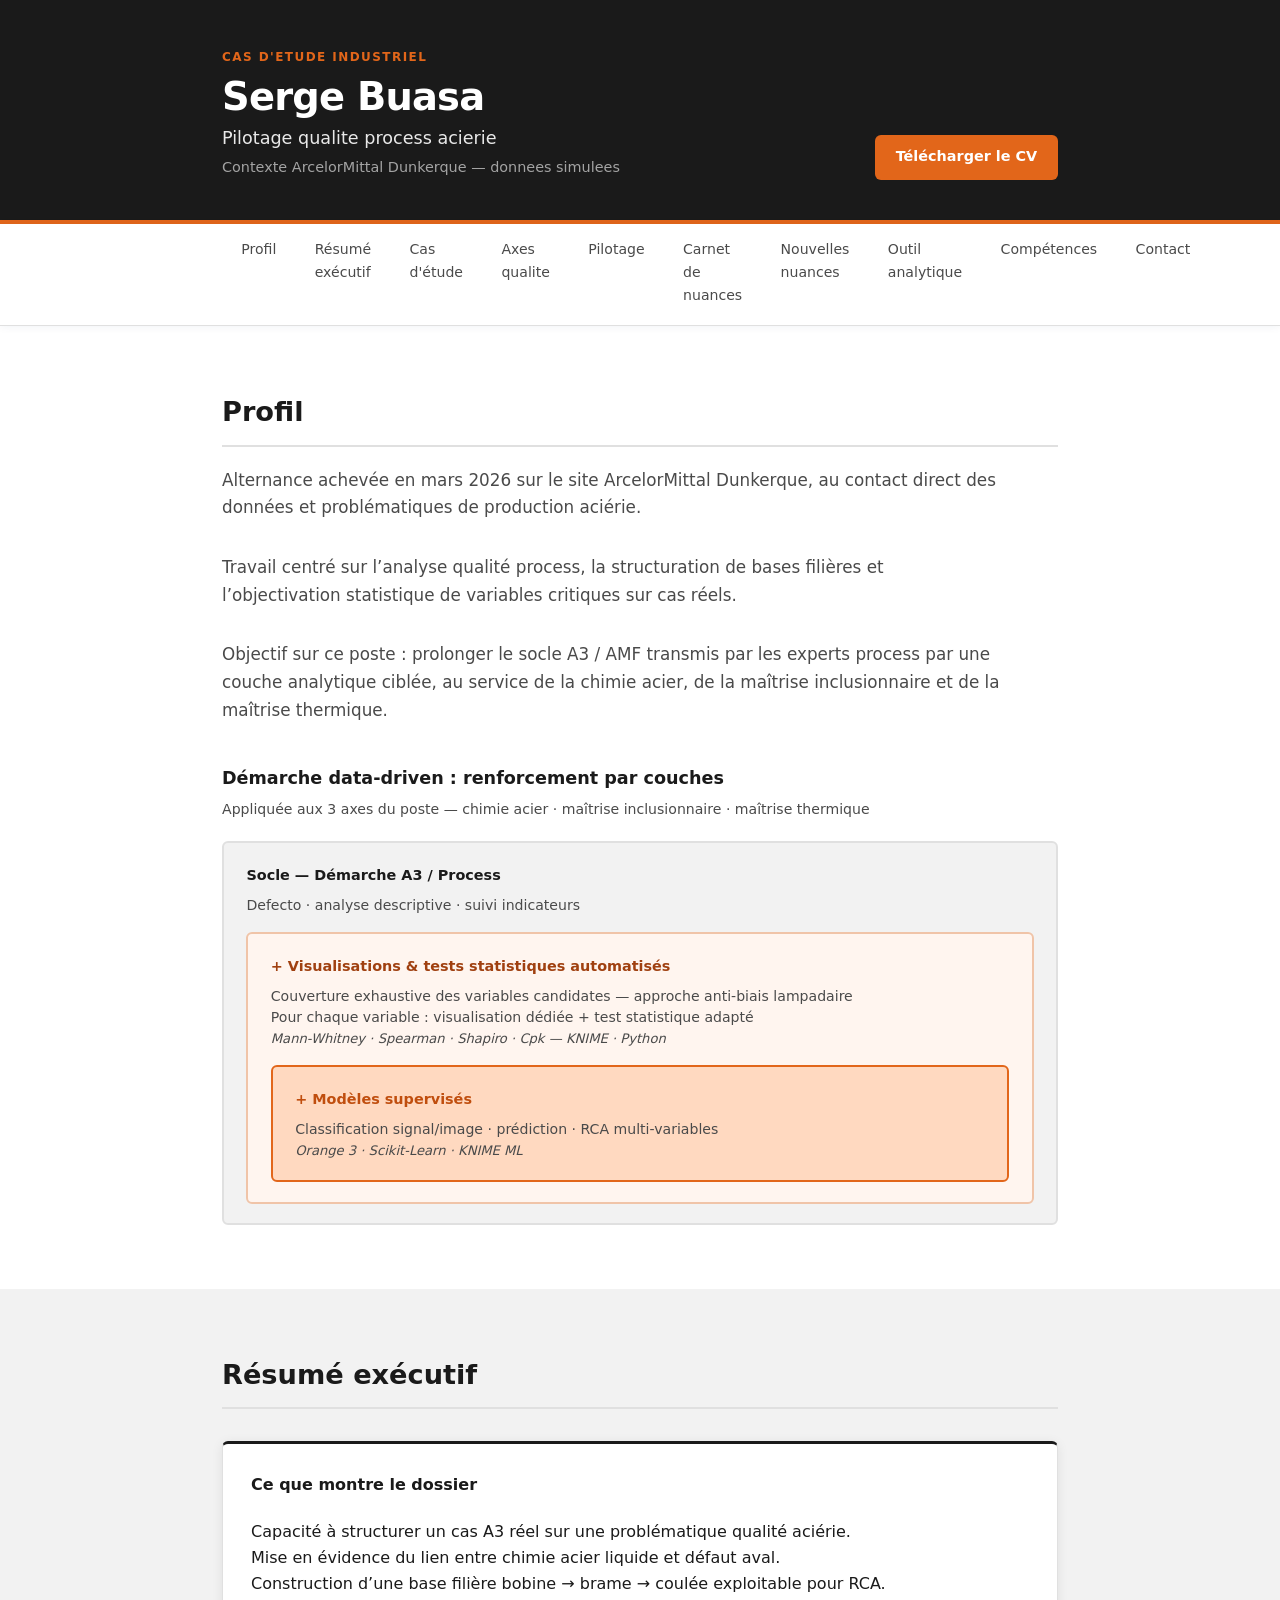
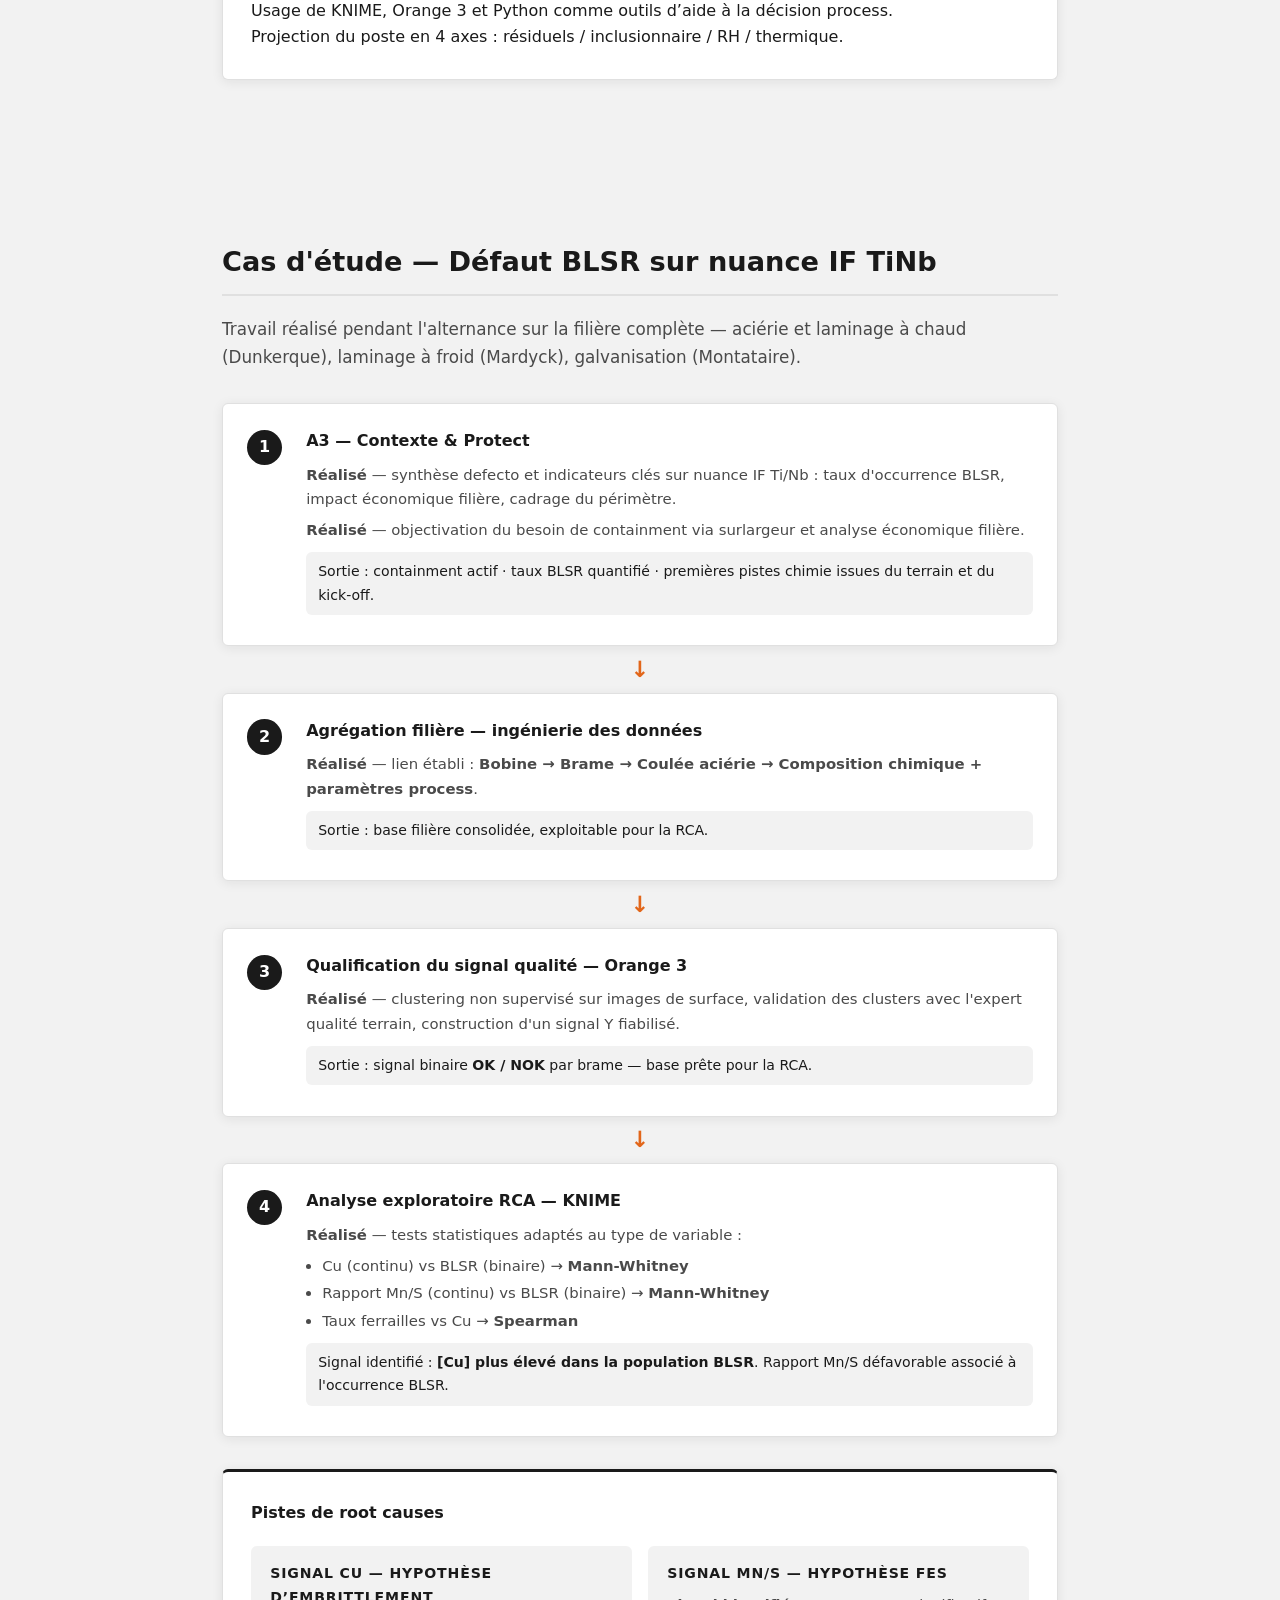
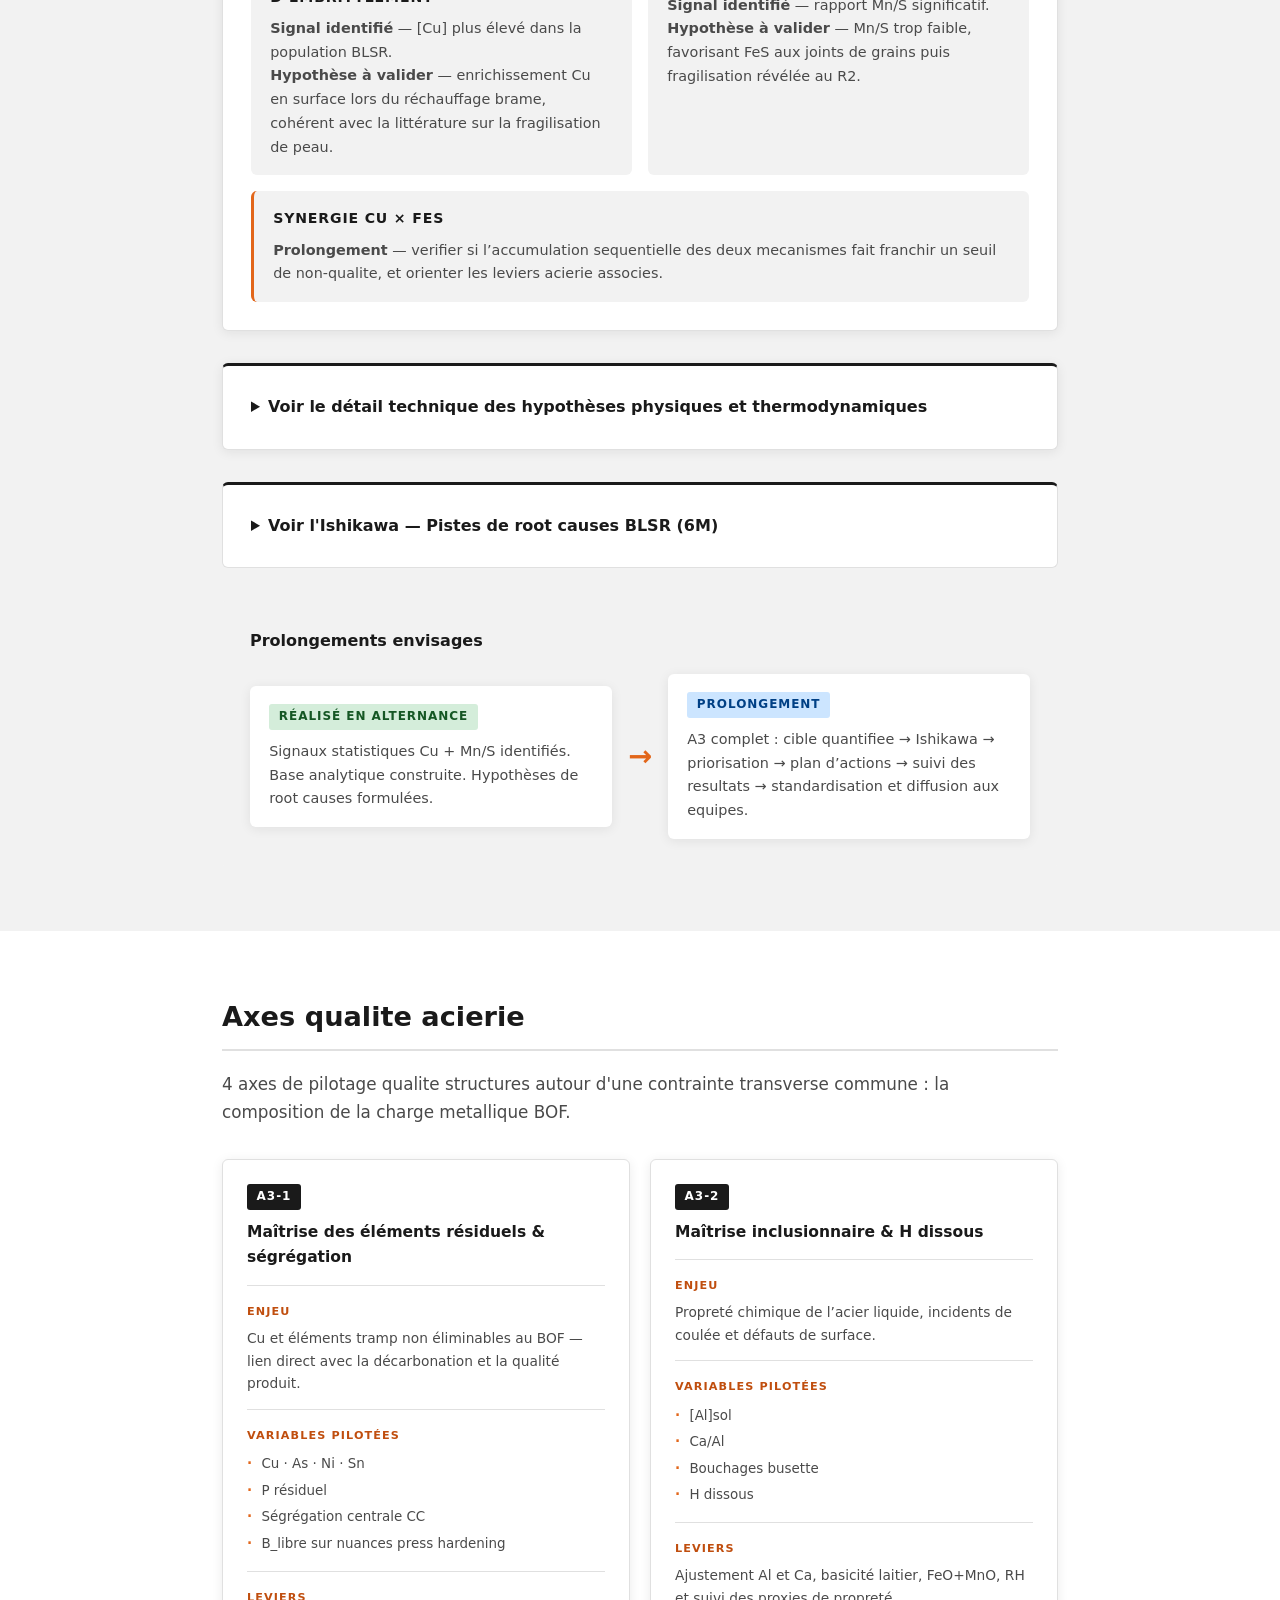
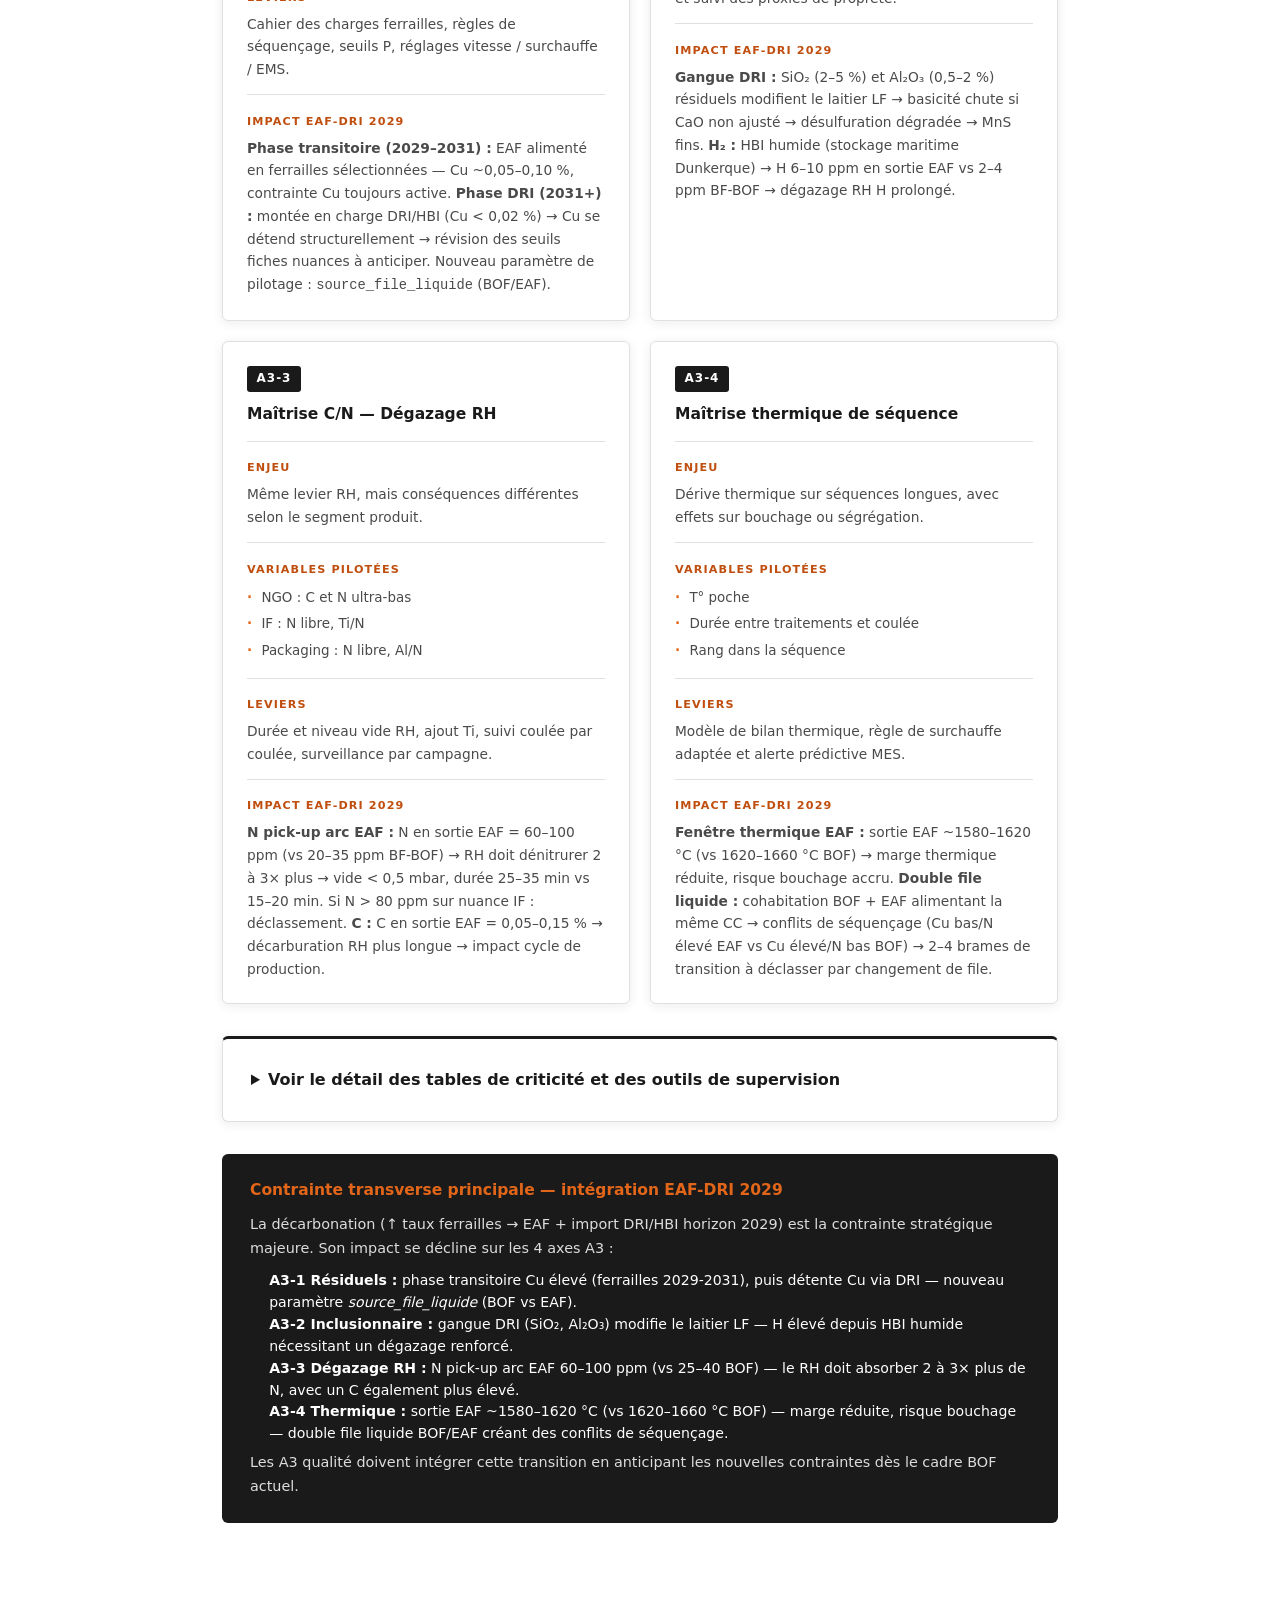
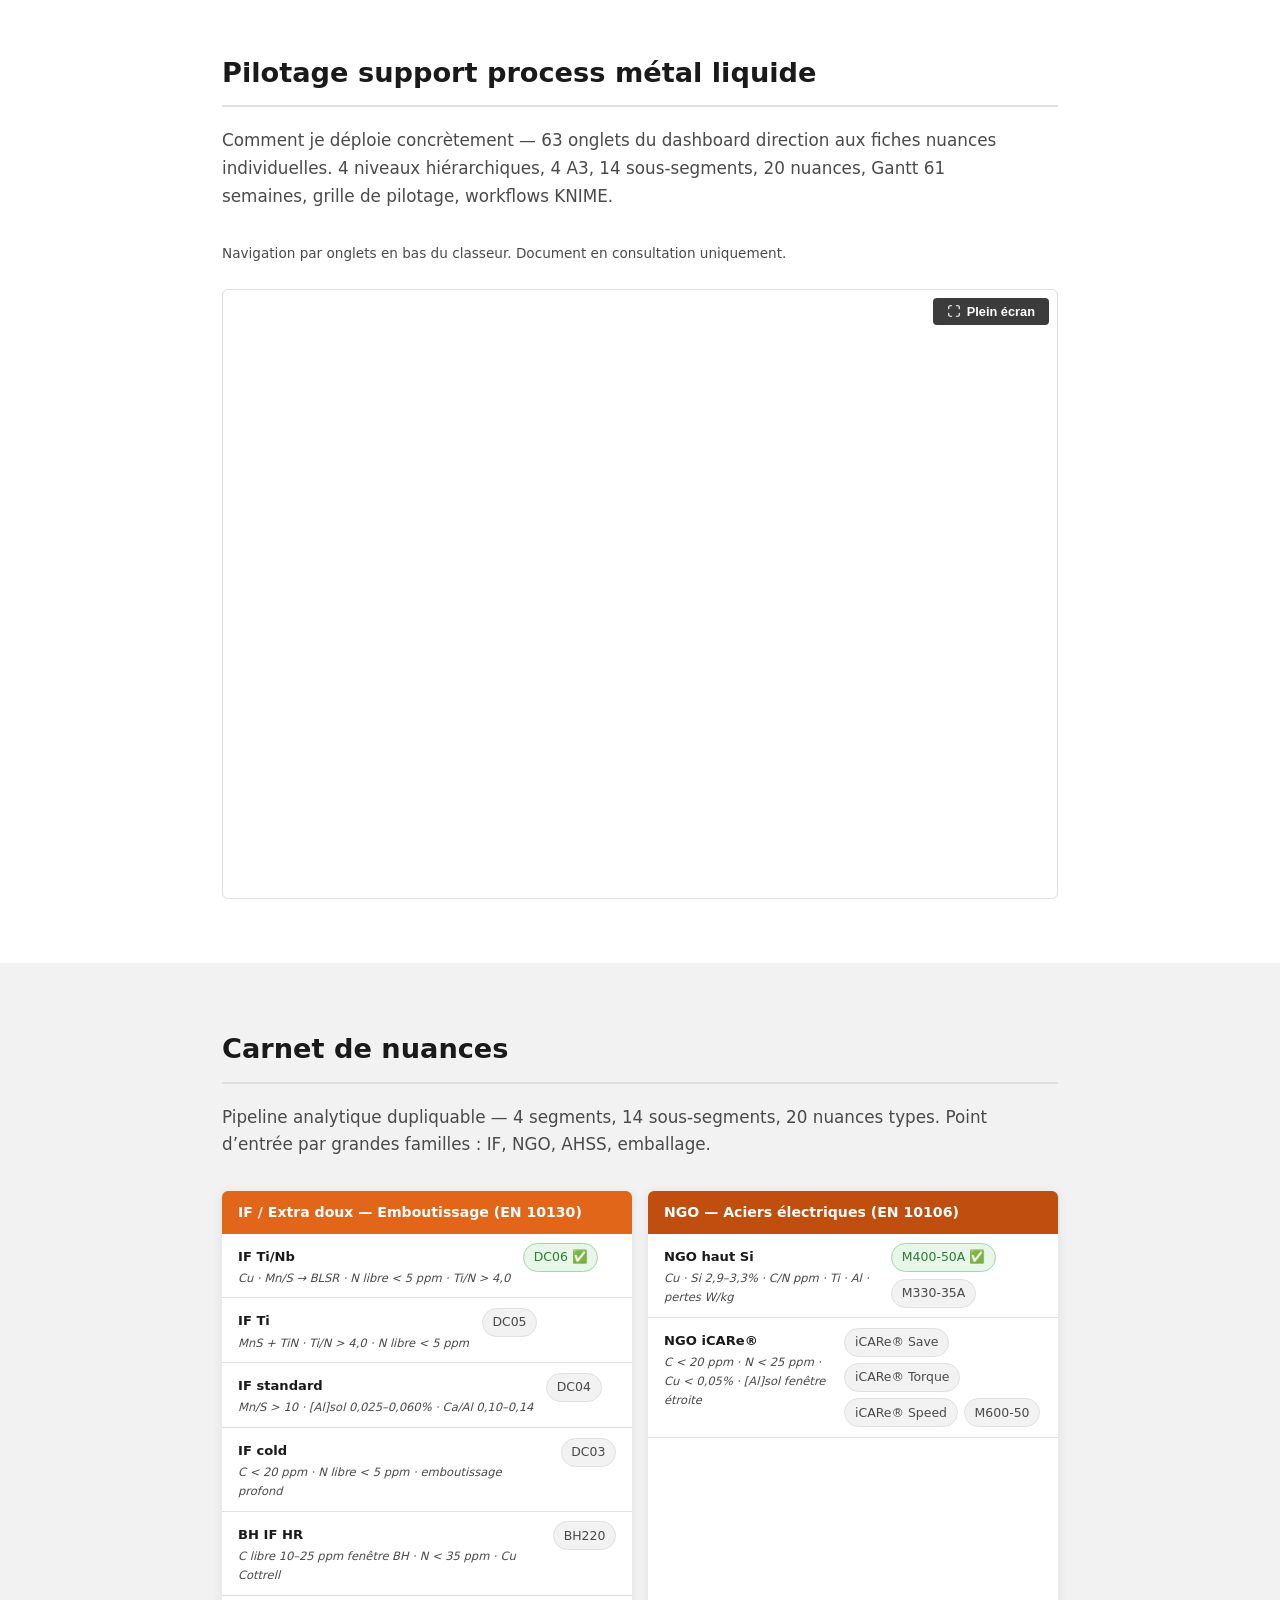
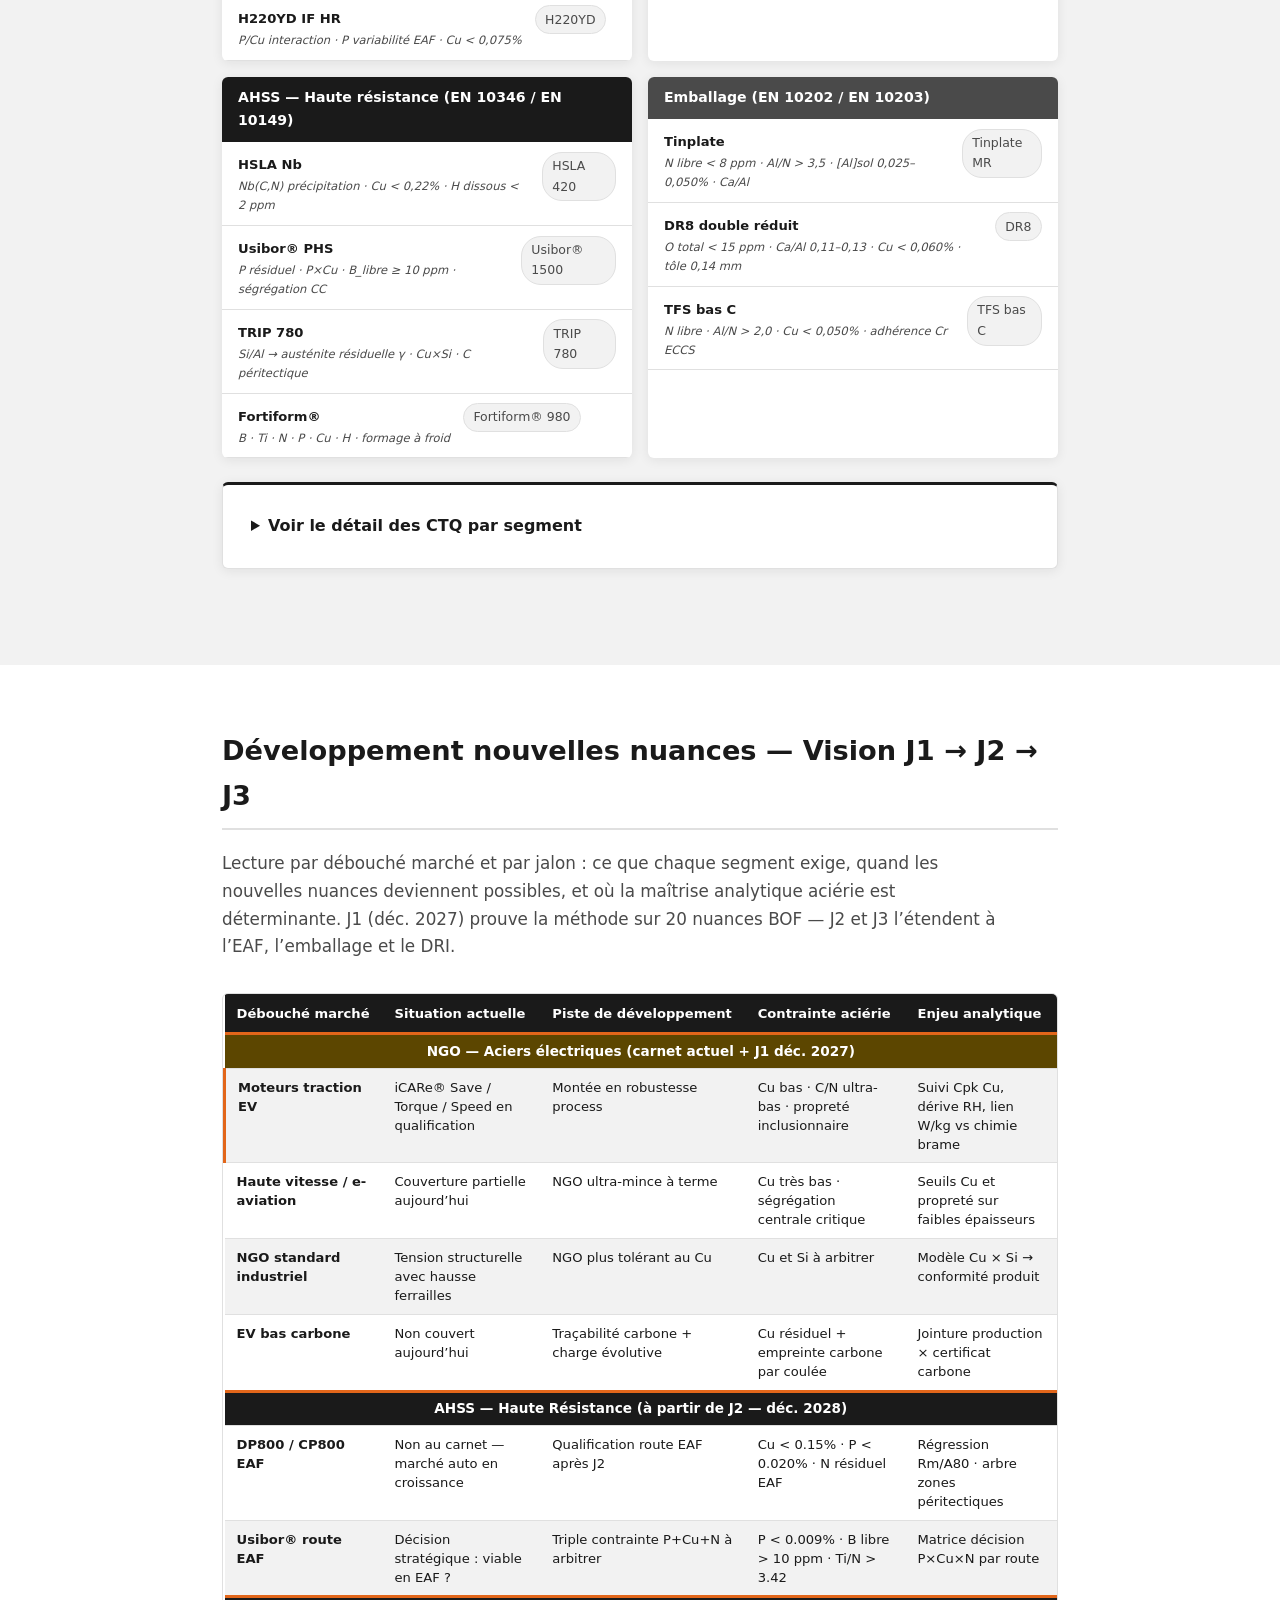
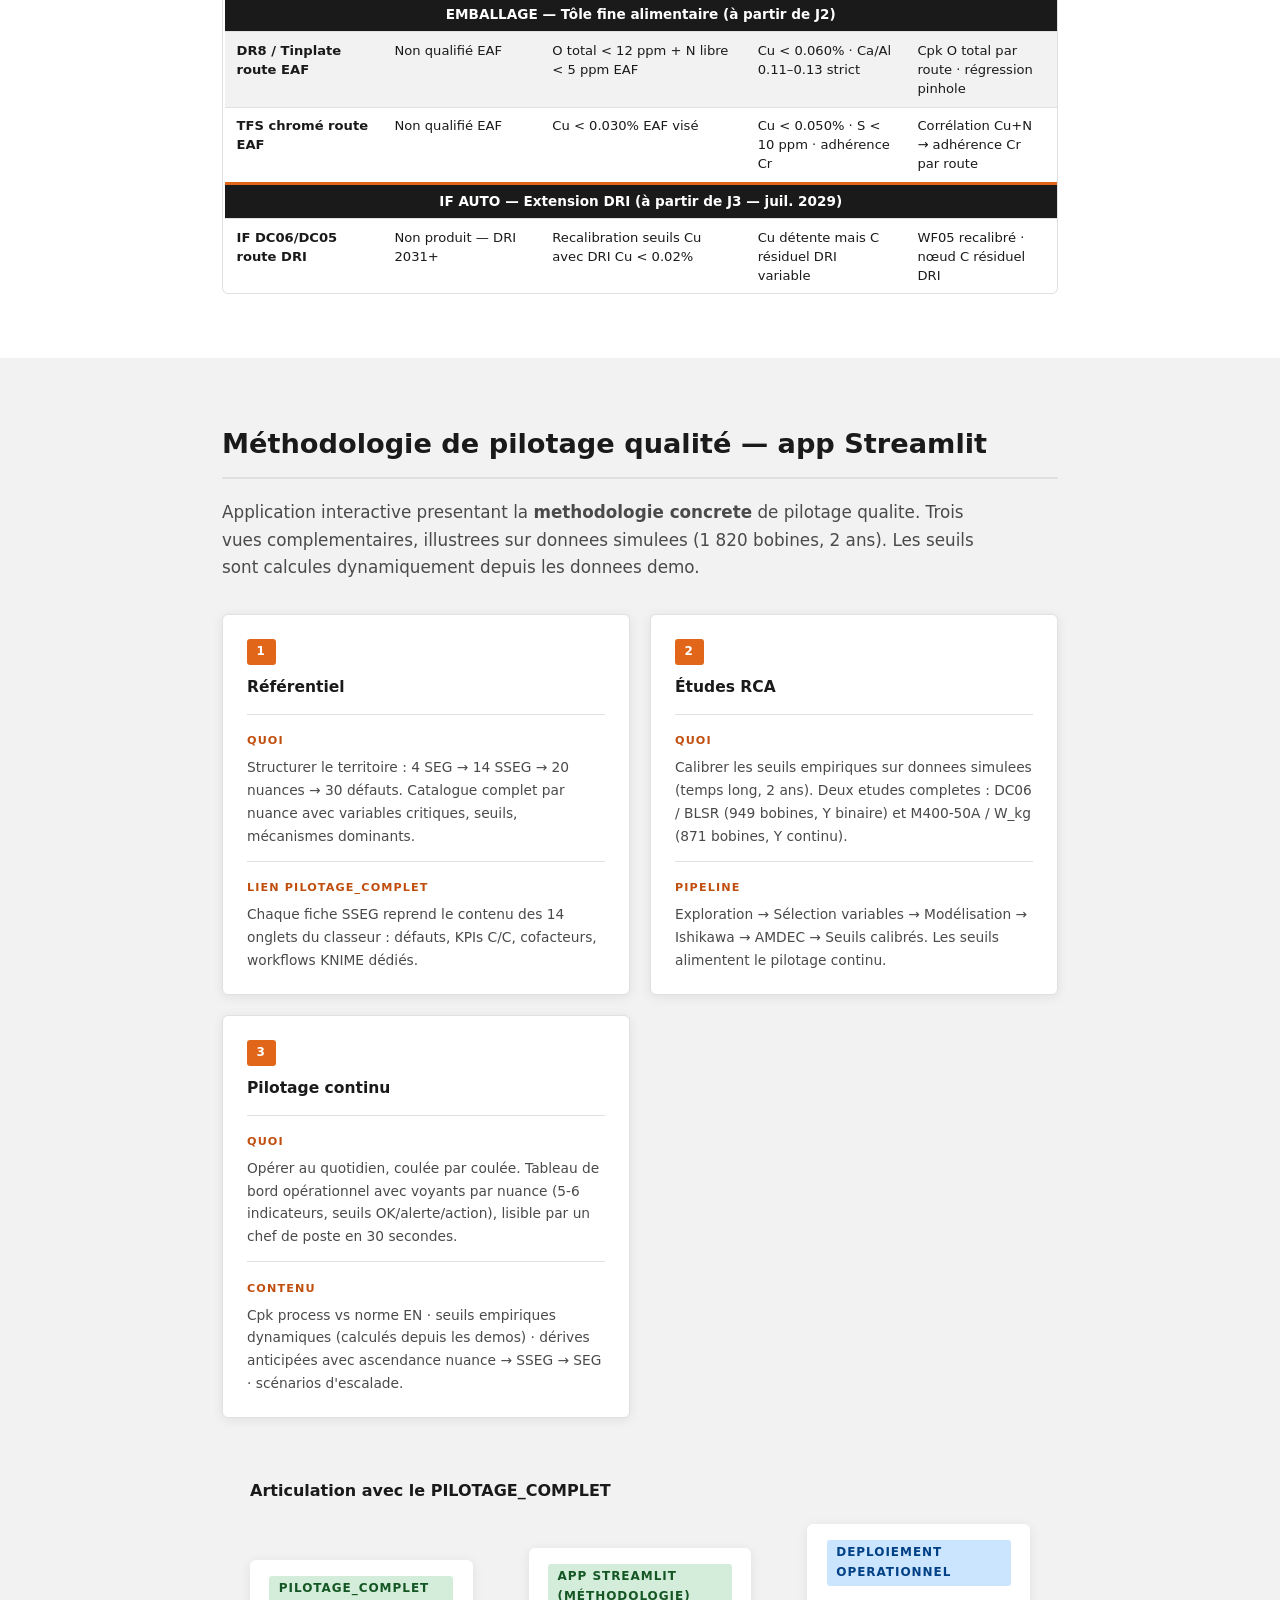
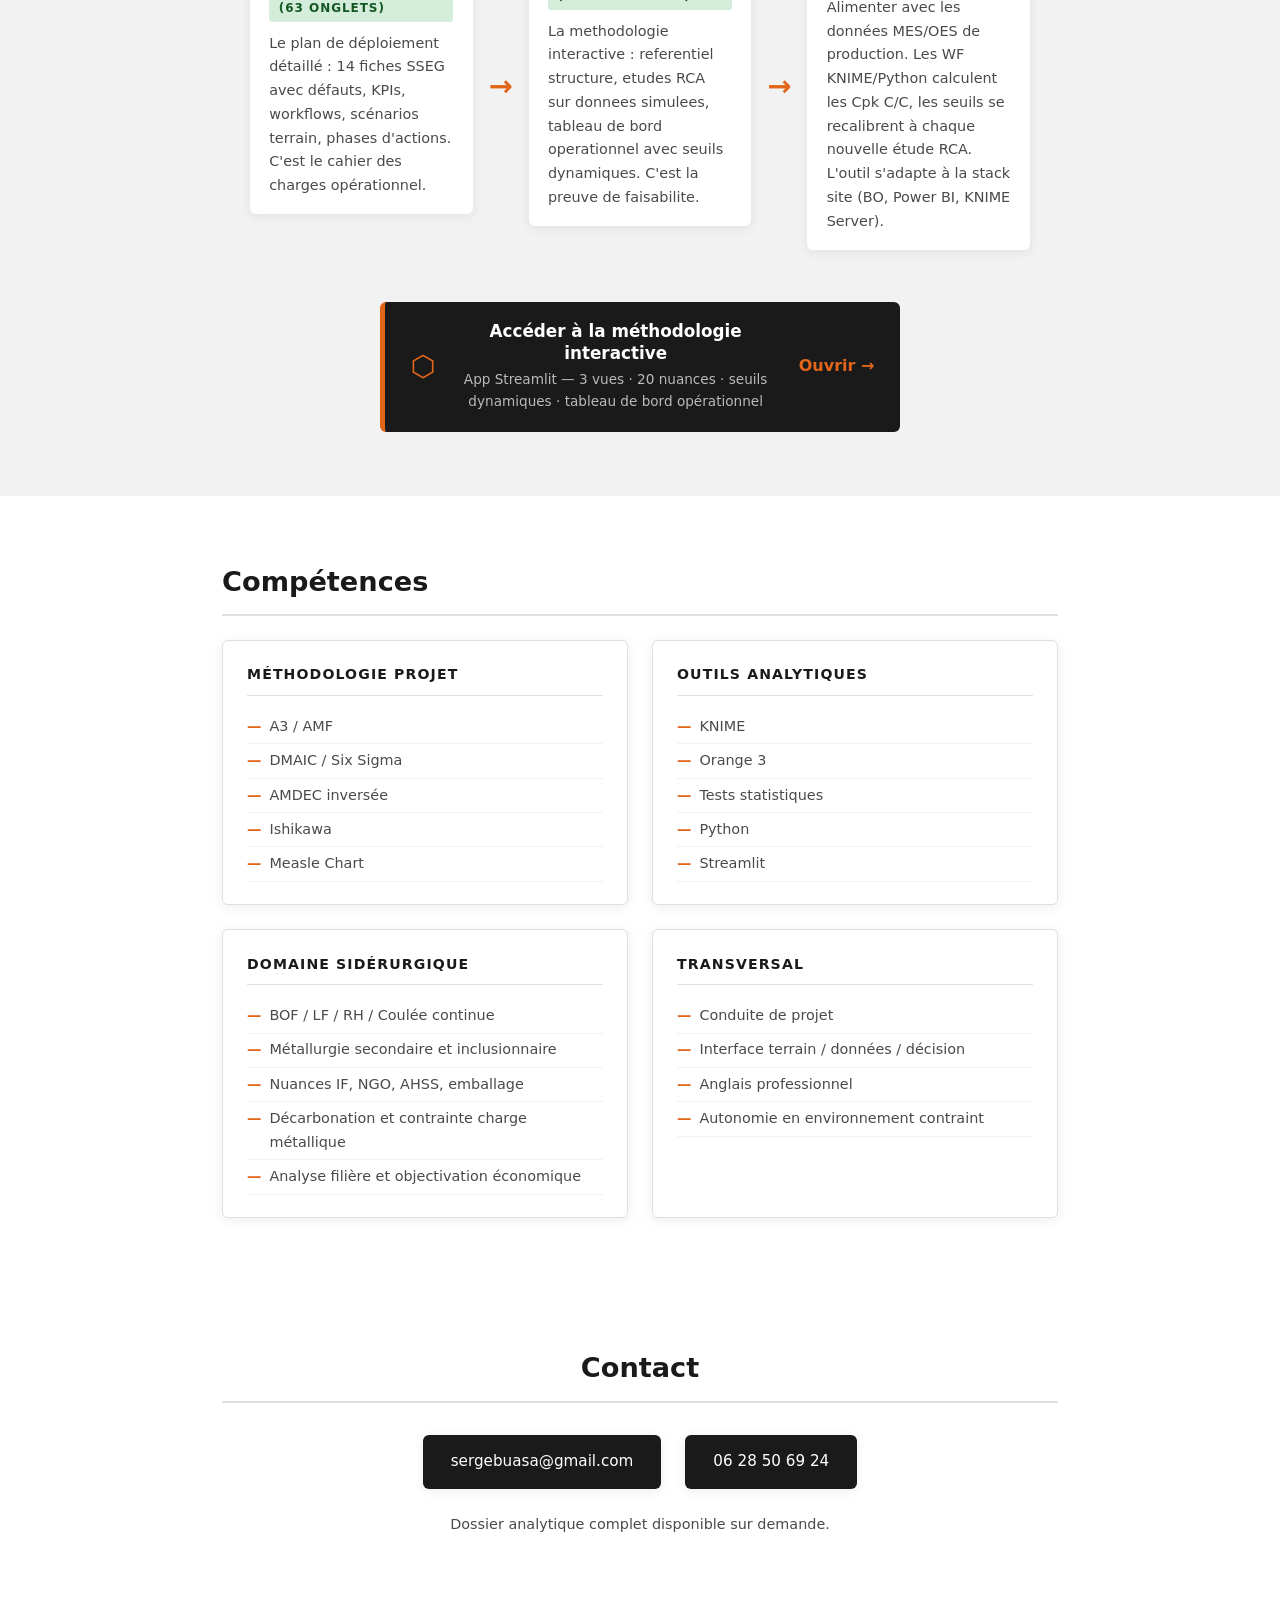
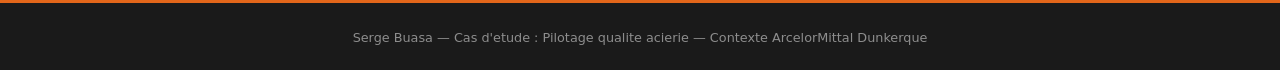
==== commit 5e393085: "refactor: neutraliser le site en cas d'etude industriel Retrait de toutes les references candidature" ====
--- a/index.html
+++ b/index.html
@@ -4,7 +4,7 @@
   <meta charset="UTF-8" />
   <meta name="viewport" content="width=device-width, initial-scale=1.0" />
   <meta name="robots" content="noindex, nofollow" />
-  <title>Serge Buasa — Candidature Manager Support Process Métal Liquide</title>
+  <title>Serge Buasa — Cas d'etude : Pilotage qualite acierie</title>
   <link rel="stylesheet" href="styles.css" />
 </head>
 <body>
@@ -12,10 +12,10 @@
   <header>
     <div class="header-inner">
       <div class="header-left">
-        <p class="header-tag">Candidature — Réf. 155273</p>
+        <p class="header-tag">Cas d'etude industriel</p>
         <h1>Serge Buasa</h1>
-        <p class="header-subtitle">Manager Support Process Métal Liquide Aciérie</p>
-        <p class="header-location">ArcelorMittal France — Site de Dunkerque</p>
+        <p class="header-subtitle">Pilotage qualite process acierie</p>
+        <p class="header-location">Contexte ArcelorMittal Dunkerque — donnees simulees</p>
       </div>
       <div class="header-right">
         <a href="cv_serge_buasa.pdf" class="btn-download" download>Télécharger le CV</a>
@@ -28,7 +28,7 @@
       <li><a href="#profil">Profil</a></li>
       <li><a href="#resume">Résumé exécutif</a></li>
       <li><a href="#cas-etude">Cas d'étude</a></li>
-      <li><a href="#vision">Vision du poste</a></li>
+      <li><a href="#vision">Axes qualite</a></li>
       <li><a href="#pilotage">Pilotage</a></li>
       <li><a href="#carnet">Carnet de nuances</a></li>
       <li><a href="#nouvelles-nuances">Nouvelles nuances</a></li>
@@ -166,7 +166,7 @@
             </div>
             <div class="mechanism-item mechanism-full">
               <h4>Synergie Cu × FeS</h4>
-              <p><strong>Projection poste</strong> — vérifier si l’accumulation séquentielle des deux mécanismes fait franchir un seuil de non-qualité, et orienter les leviers aciérie associés.</p>
+              <p><strong>Prolongement</strong> — verifier si l’accumulation sequentielle des deux mecanismes fait franchir un seuil de non-qualite, et orienter les leviers acierie associes.</p>
             </div>
           </div>
         </div>
@@ -248,7 +248,7 @@
         </details>
 
         <div class="continuation-box">
-          <h3>Ce que le poste permettrait de compléter</h3>
+          <h3>Prolongements envisages</h3>
           <div class="continuation-steps">
             <div class="cont-step done">
               <span class="cont-label">Réalisé en alternance</span>
@@ -256,8 +256,8 @@
             </div>
             <div class="cont-arrow">→</div>
             <div class="cont-step next">
-              <span class="cont-label">Projection poste</span>
-              <p>A3 complet : cible quantifiée → Ishikawa → priorisation → plan d’actions → suivi des résultats → standardisation et diffusion aux équipes.</p>
+              <span class="cont-label">Prolongement</span>
+              <p>A3 complet : cible quantifiee → Ishikawa → priorisation → plan d’actions → suivi des resultats → standardisation et diffusion aux equipes.</p>
             </div>
           </div>
         </div>
@@ -266,8 +266,8 @@
 
     <section id="vision">
       <div class="section-inner">
-        <h2>Vision du poste</h2>
-        <p class="lead">4 axes de projet structurés autour d'une contrainte transverse commune : la composition de la charge métallique BOF.</p>
+        <h2>Axes qualite acierie</h2>
+        <p class="lead">4 axes de pilotage qualite structures autour d'une contrainte transverse commune : la composition de la charge metallique BOF.</p>
 
         <div class="axes-grid">
           <div class="axe-card">
@@ -620,9 +620,9 @@
       <div class="section-inner">
         <h2>Méthodologie de pilotage qualité — app Streamlit</h2>
         <p class="lead">
-          Application interactive présentant la <strong>méthodologie concrète</strong> de pilotage qualité
-          proposée pour le poste. Trois vues complémentaires, illustrées sur données réelles
-          (1 820 bobines, 2 ans). Les seuils sont calculés dynamiquement depuis les données demo.
+          Application interactive presentant la <strong>methodologie concrete</strong> de pilotage qualite.
+          Trois vues complementaires, illustrees sur donnees simulees
+          (1 820 bobines, 2 ans). Les seuils sont calcules dynamiquement depuis les donnees demo.
         </p>
 
         <div class="axes-grid">
@@ -645,7 +645,7 @@
             <h3>Études RCA</h3>
             <div class="axe-section">
               <span class="axe-label">Quoi</span>
-              <p>Calibrer les seuils empiriques sur données filières (temps long, 2 ans). Deux études complètes : DC06 / BLSR (949 bobines, Y binaire) et M400-50A / W_kg (871 bobines, Y continu).</p>
+              <p>Calibrer les seuils empiriques sur donnees simulees (temps long, 2 ans). Deux etudes completes : DC06 / BLSR (949 bobines, Y binaire) et M400-50A / W_kg (871 bobines, Y continu).</p>
             </div>
             <div class="axe-section">
               <span class="axe-label">Pipeline</span>
@@ -678,11 +678,11 @@
             <div class="cont-arrow">&rarr;</div>
             <div class="cont-step done">
               <span class="cont-label">App Streamlit (méthodologie)</span>
-              <p>La méthodologie interactive : référentiel structuré, études RCA sur données réelles, tableau de bord opérationnel avec seuils dynamiques. C'est la preuve de faisabilité.</p>
+              <p>La methodologie interactive : referentiel structure, etudes RCA sur donnees simulees, tableau de bord operationnel avec seuils dynamiques. C'est la preuve de faisabilite.</p>
             </div>
             <div class="cont-arrow">&rarr;</div>
             <div class="cont-step next">
-              <span class="cont-label">En poste — déploiement</span>
+              <span class="cont-label">Deploiement operationnel</span>
               <p>Alimenter avec les données MES/OES de production. Les WF KNIME/Python calculent les Cpk C/C, les seuils se recalibrent à chaque nouvelle étude RCA. L'outil s'adapte à la stack site (BO, Power BI, KNIME Server).</p>
             </div>
           </div>
@@ -758,15 +758,14 @@
           <a href="mailto:sergebuasa@gmail.com" class="contact-card"><span>sergebuasa@gmail.com</span></a>
           <a href="tel:+33628506924" class="contact-card"><span>06 28 50 69 24</span></a>
         </div>
-        <p class="contact-note">Disponible pour prise de poste à la <strong>rentrée 2026 (septembre)</strong>.</p>
-        <p class="contact-note" style="margin-top:1rem;">Dossier analytique complet disponible sur demande.</p>
+        <p class="contact-note">Dossier analytique complet disponible sur demande.</p>
       </div>
     </section>
 
   </main>
 
   <footer>
-    <p>Serge Buasa — Candidature Manager Support Process Métal Liquide — Réf. 155273 — Dunkerque 2026</p>
+    <p>Serge Buasa — Cas d'etude : Pilotage qualite acierie — Contexte ArcelorMittal Dunkerque</p>
   </footer>
 
   <script>
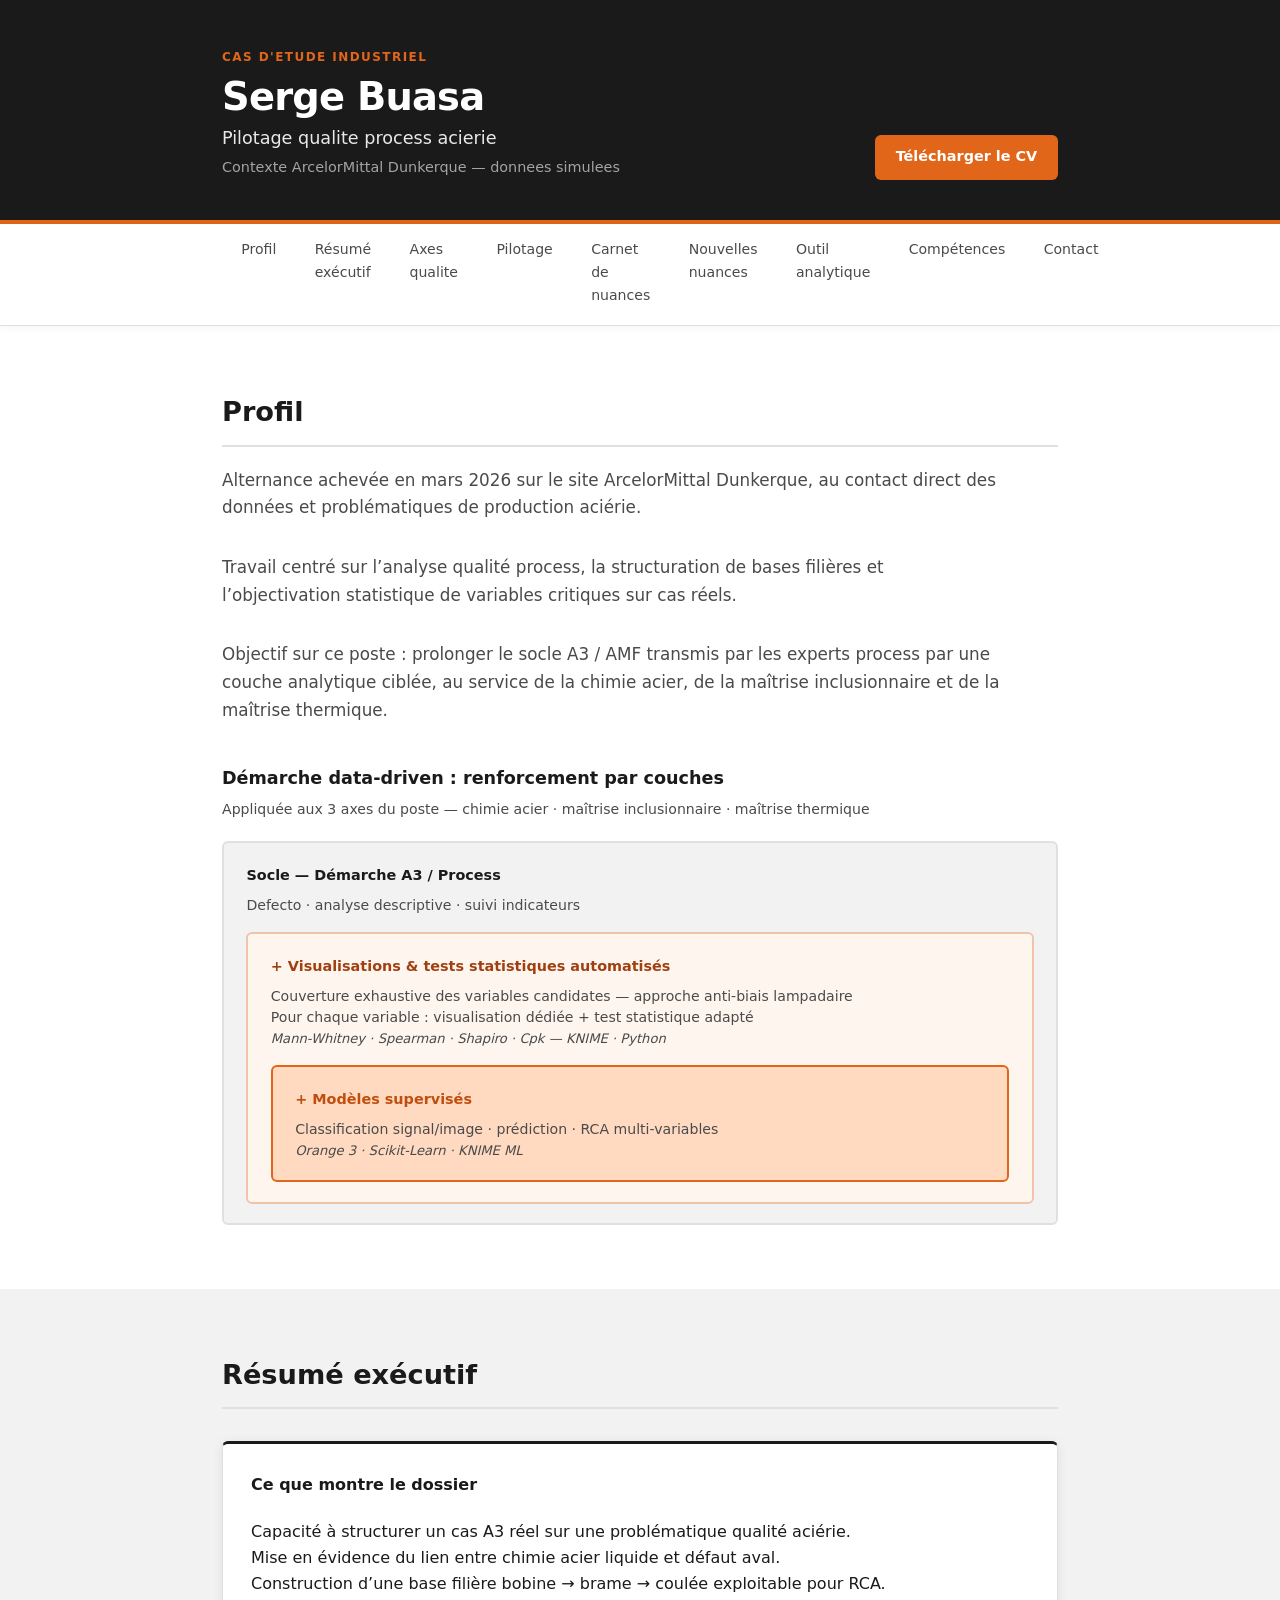
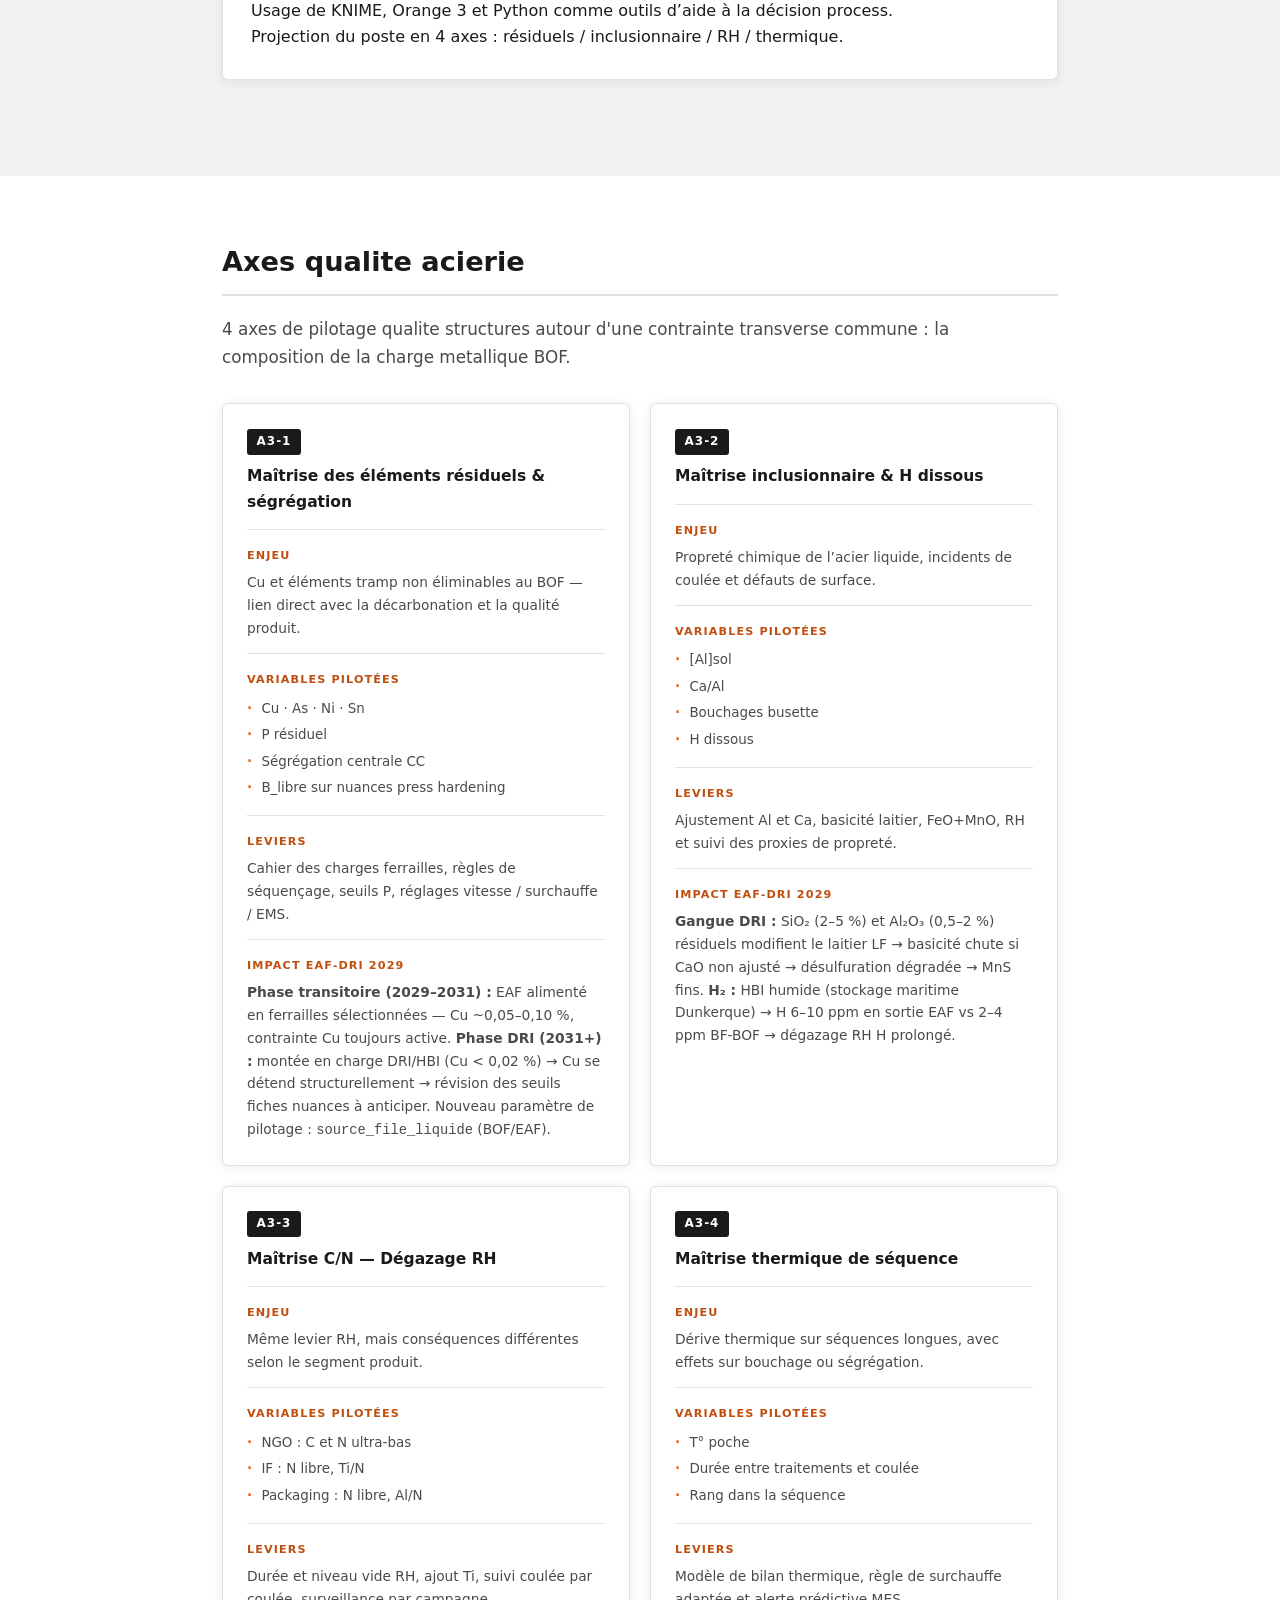
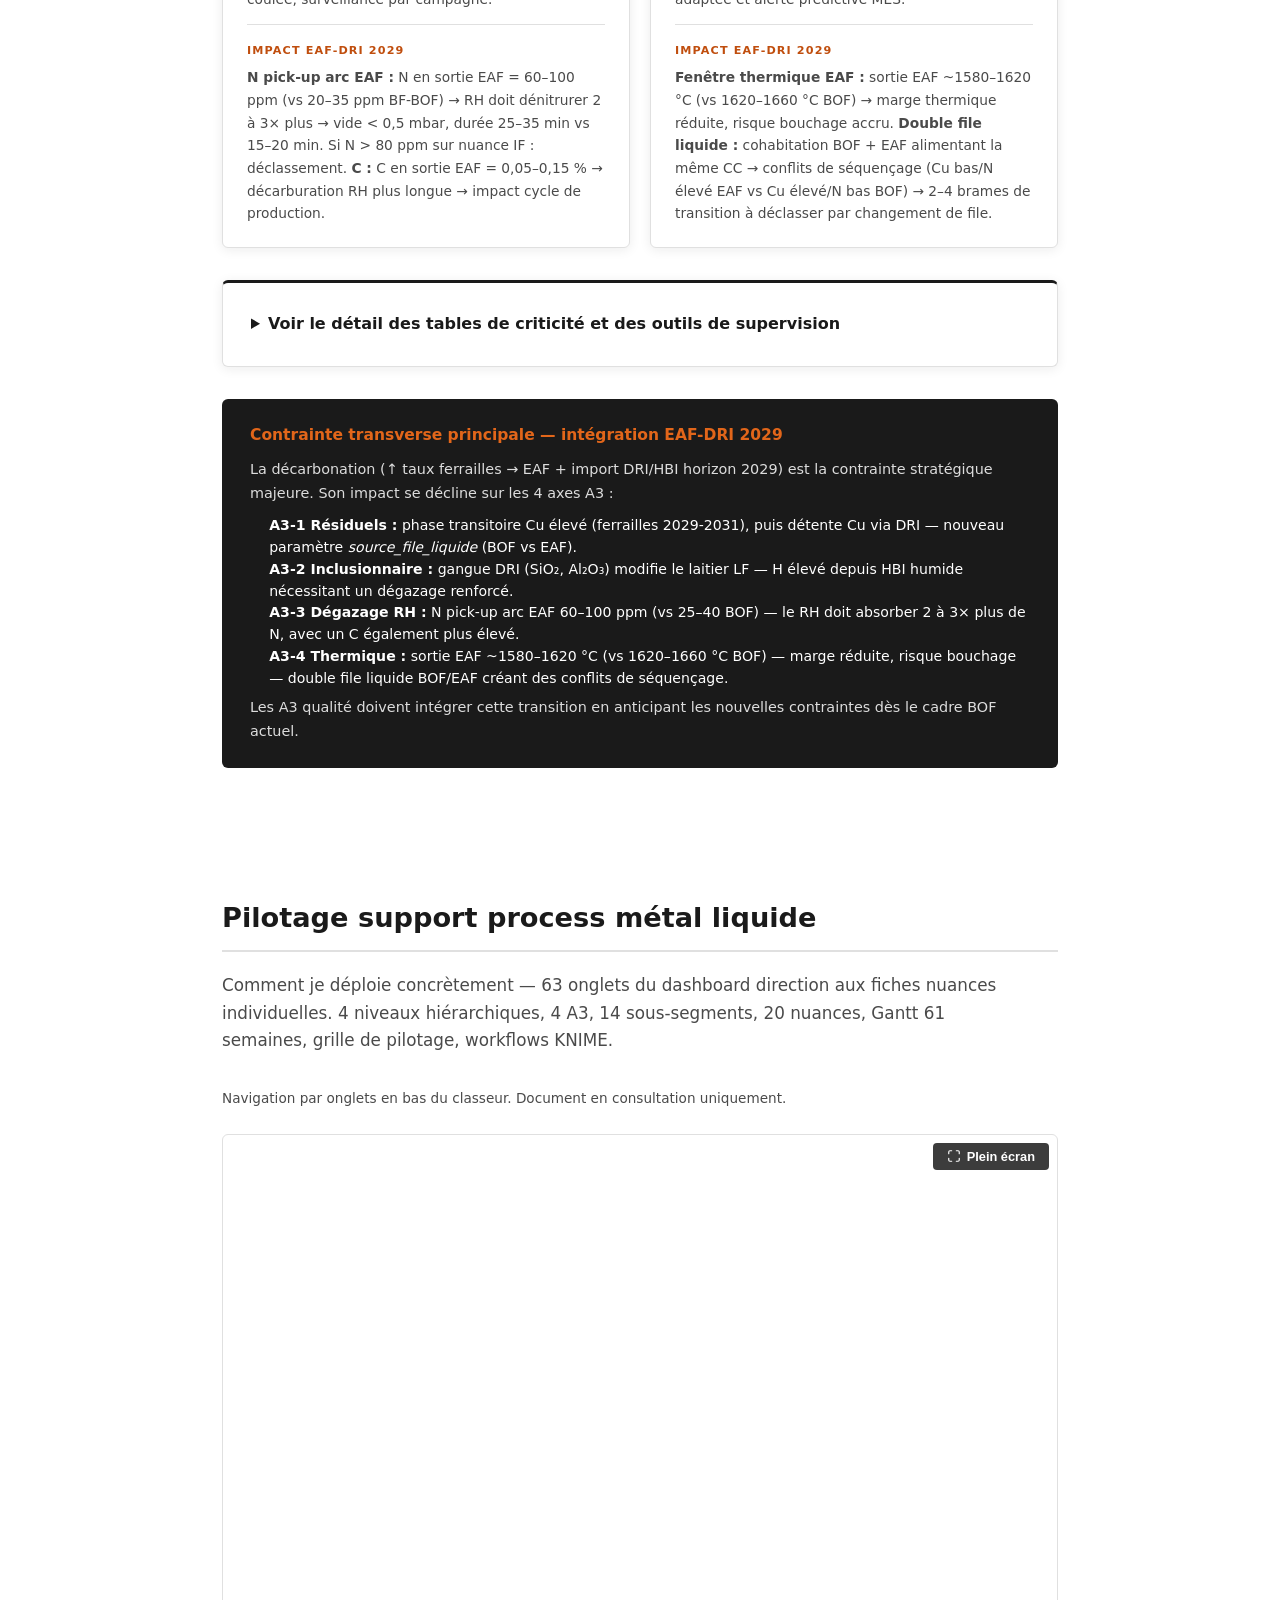
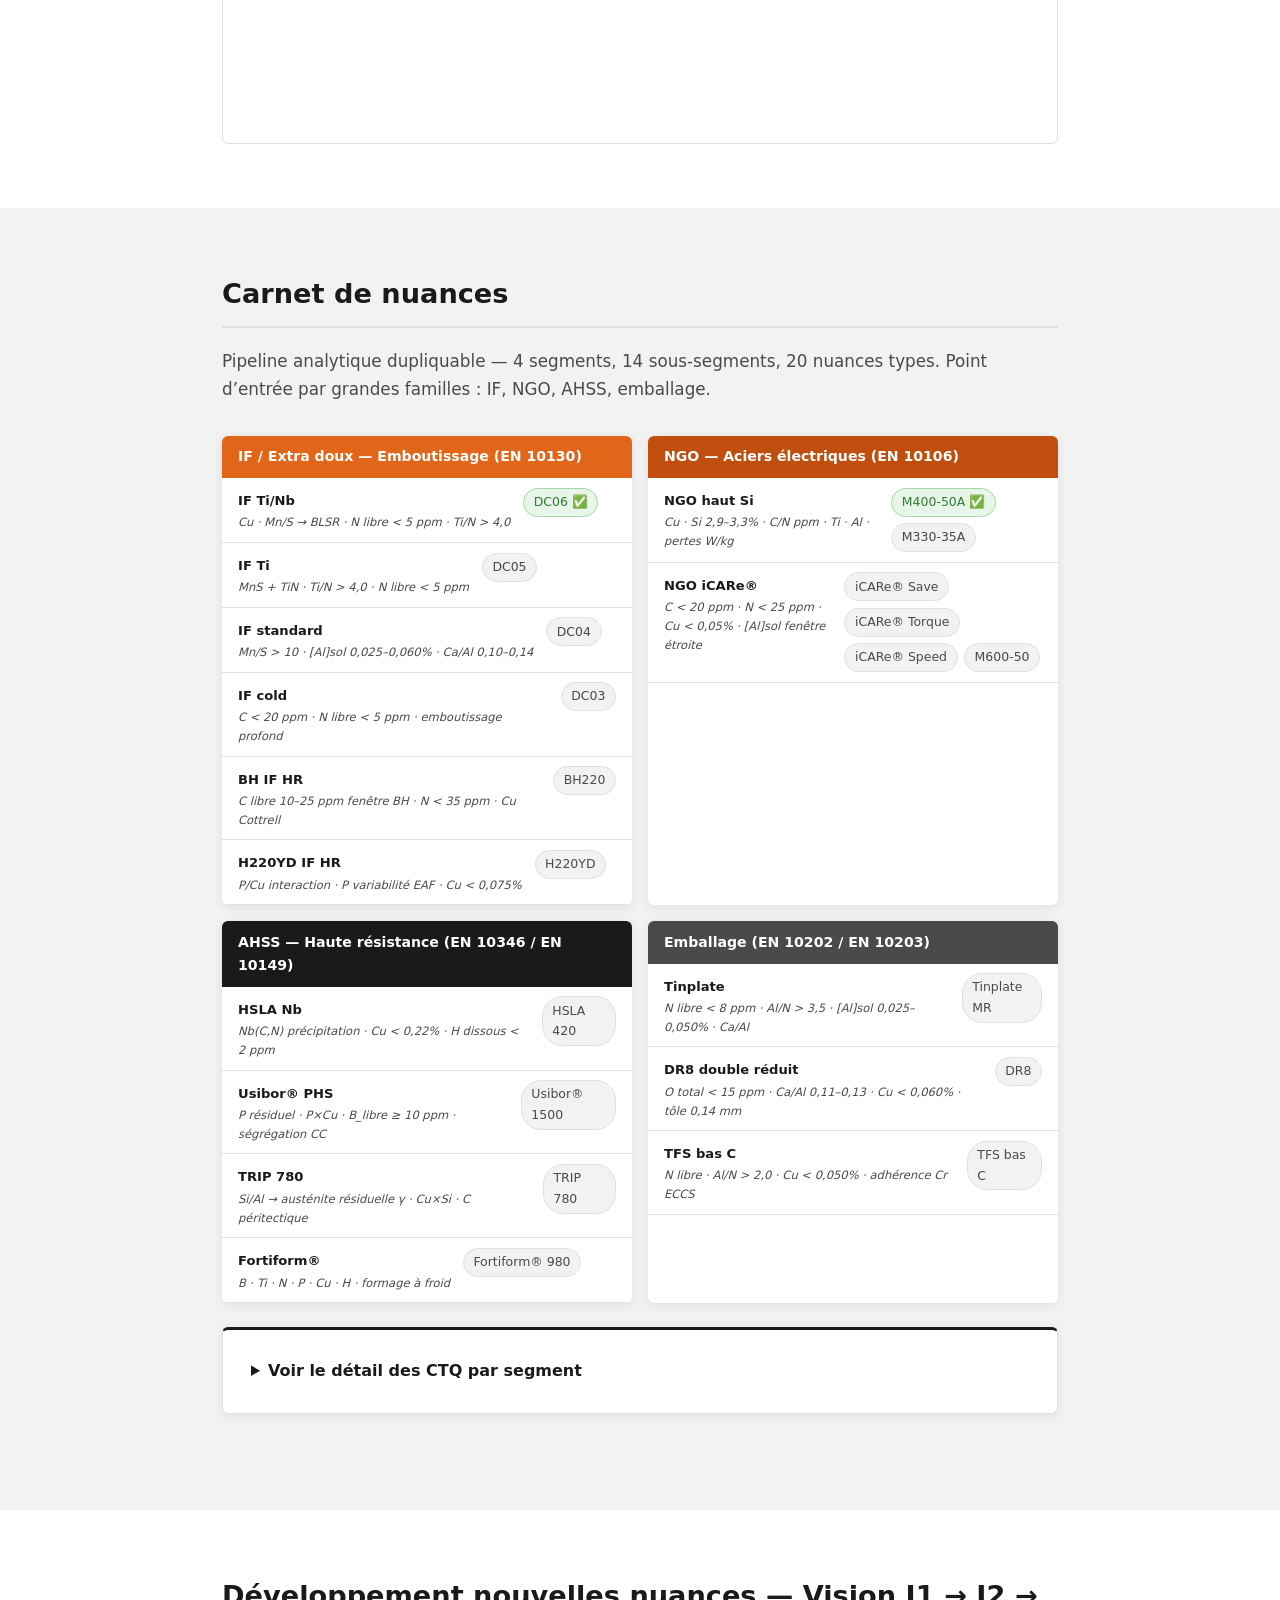
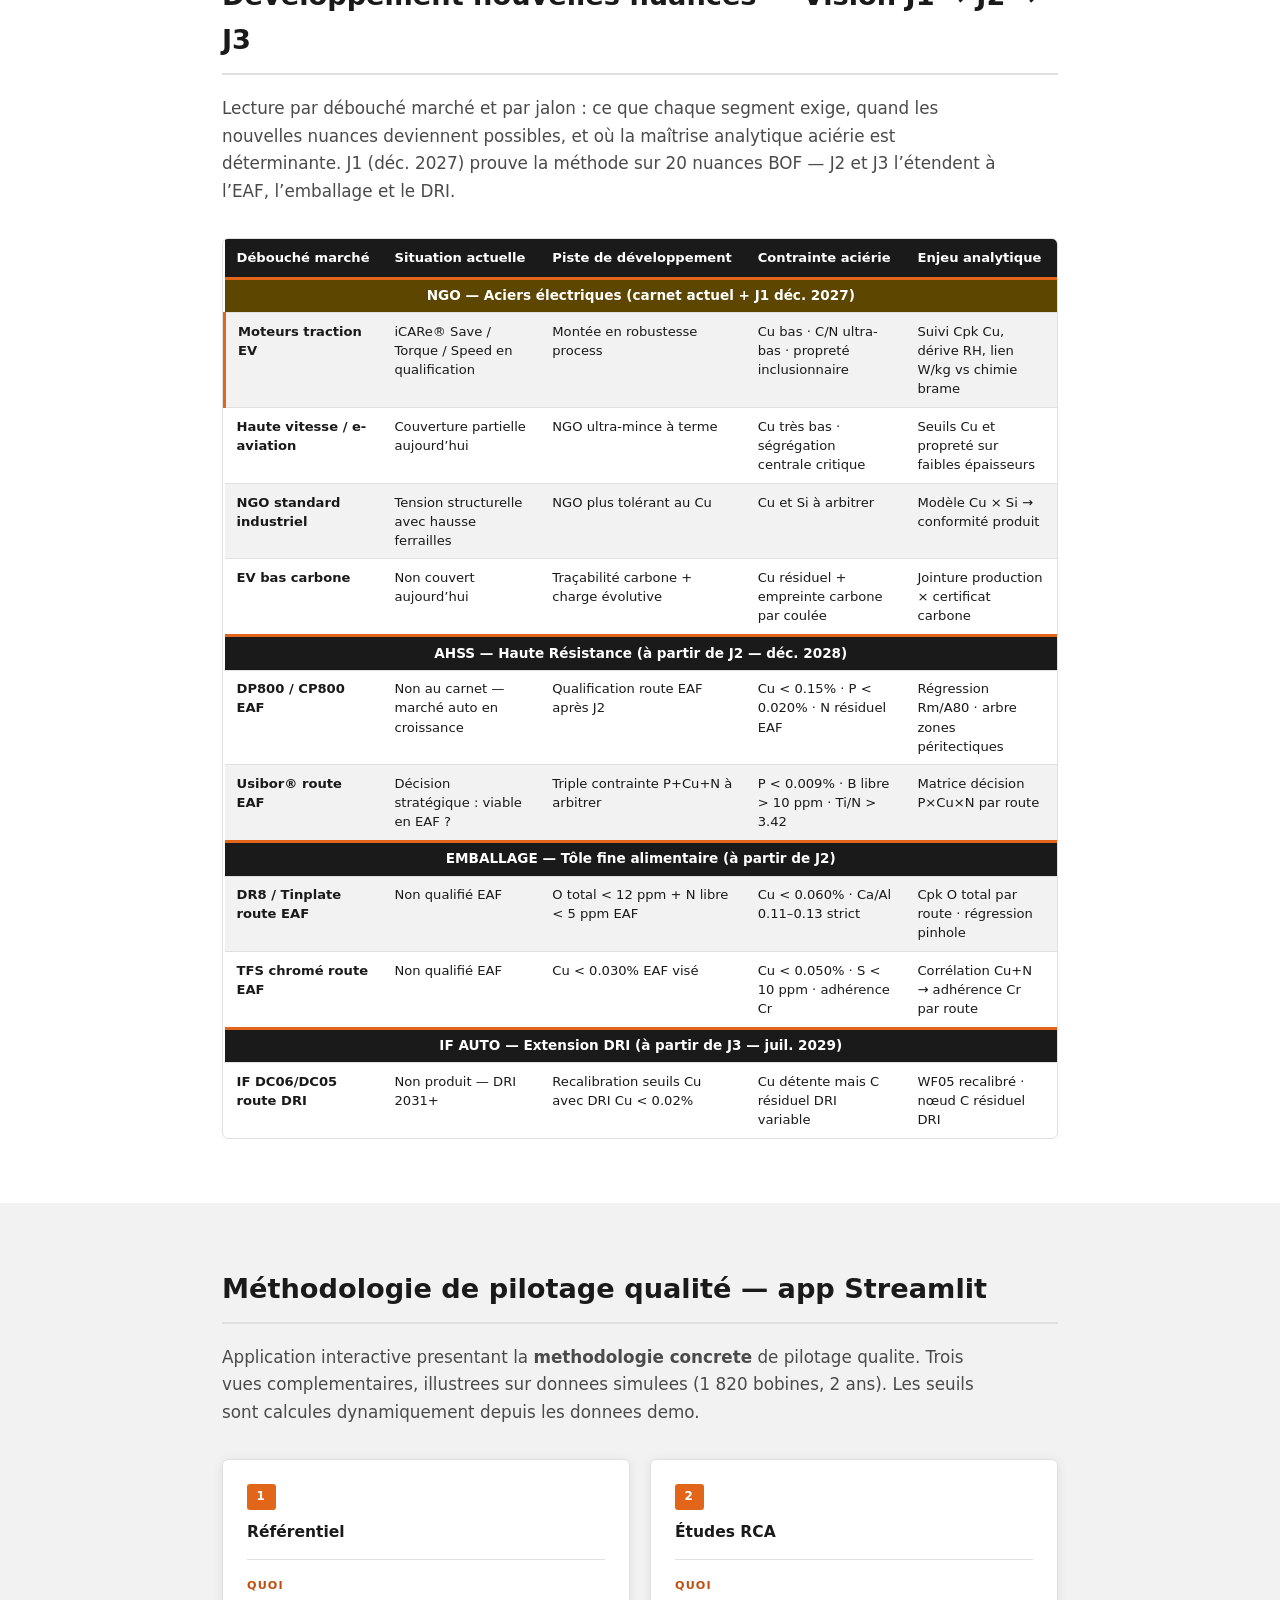
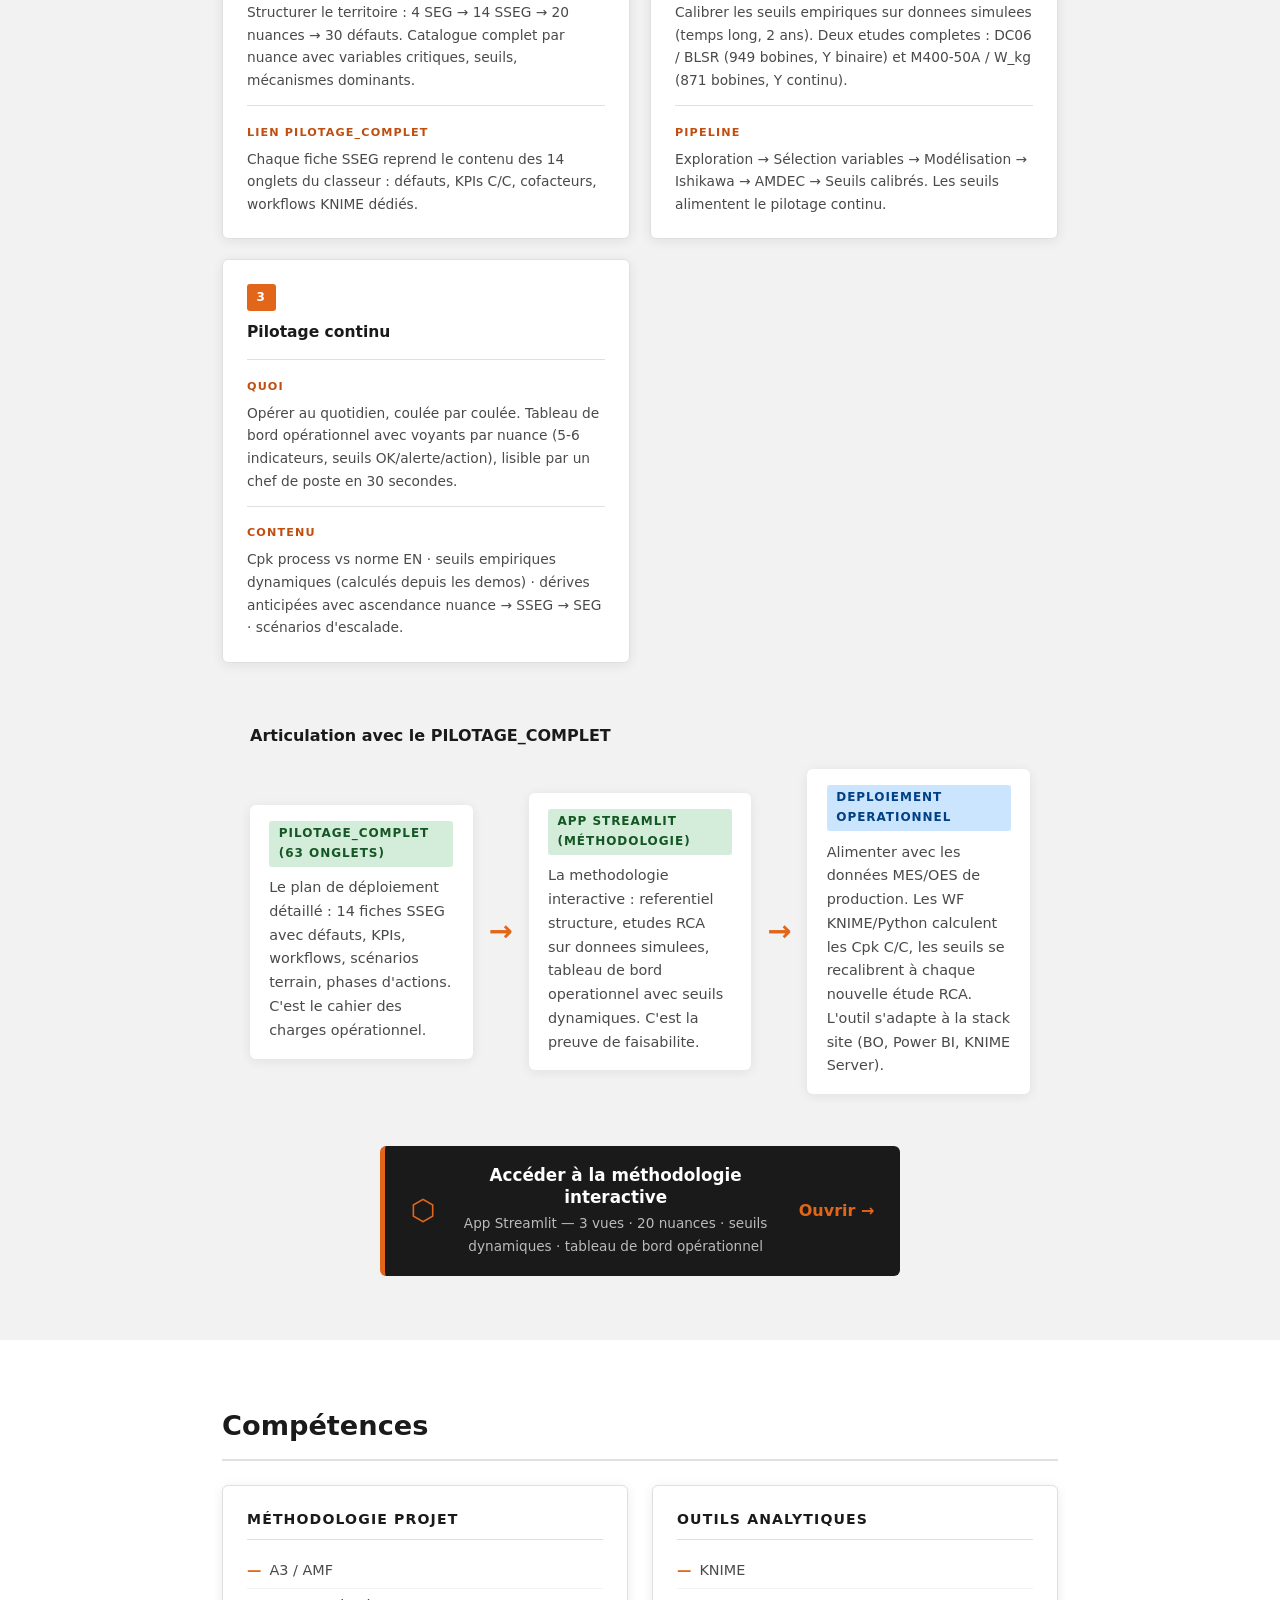
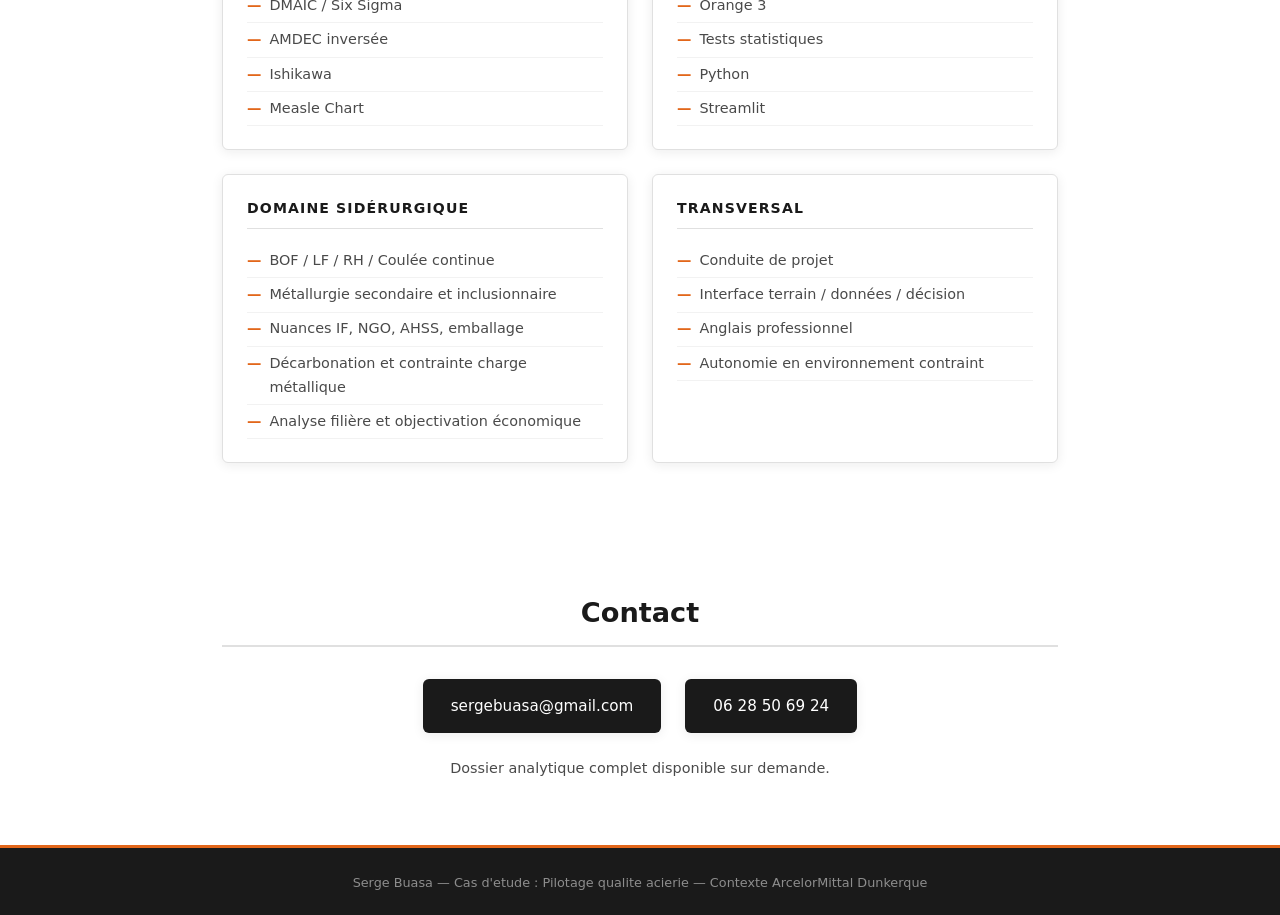
==== commit 1c8817e2: "masquer section cas d'etude BLSR de l'affichage (confidentiel) Code conserve, display:none + nav lin" ====
--- a/index.html
+++ b/index.html
@@ -27,7 +27,7 @@
     <ul>
       <li><a href="#profil">Profil</a></li>
       <li><a href="#resume">Résumé exécutif</a></li>
-      <li><a href="#cas-etude">Cas d'étude</a></li>
+      <!-- <li><a href="#cas-etude">Cas d'étude</a></li> -->
       <li><a href="#vision">Axes qualite</a></li>
       <li><a href="#pilotage">Pilotage</a></li>
       <li><a href="#carnet">Carnet de nuances</a></li>
@@ -96,7 +96,7 @@
       </div>
     </section>
 
-    <section id="cas-etude" class="section-alt">
+    <section id="cas-etude" class="section-alt" style="display:none;">
       <div class="section-inner">
         <h2>Cas d'étude — Défaut BLSR sur nuance IF TiNb</h2>
         <p class="lead">Travail réalisé pendant l'alternance sur la filière complète — aciérie et laminage à chaud (Dunkerque), laminage à froid (Mardyck), galvanisation (Montataire).</p>
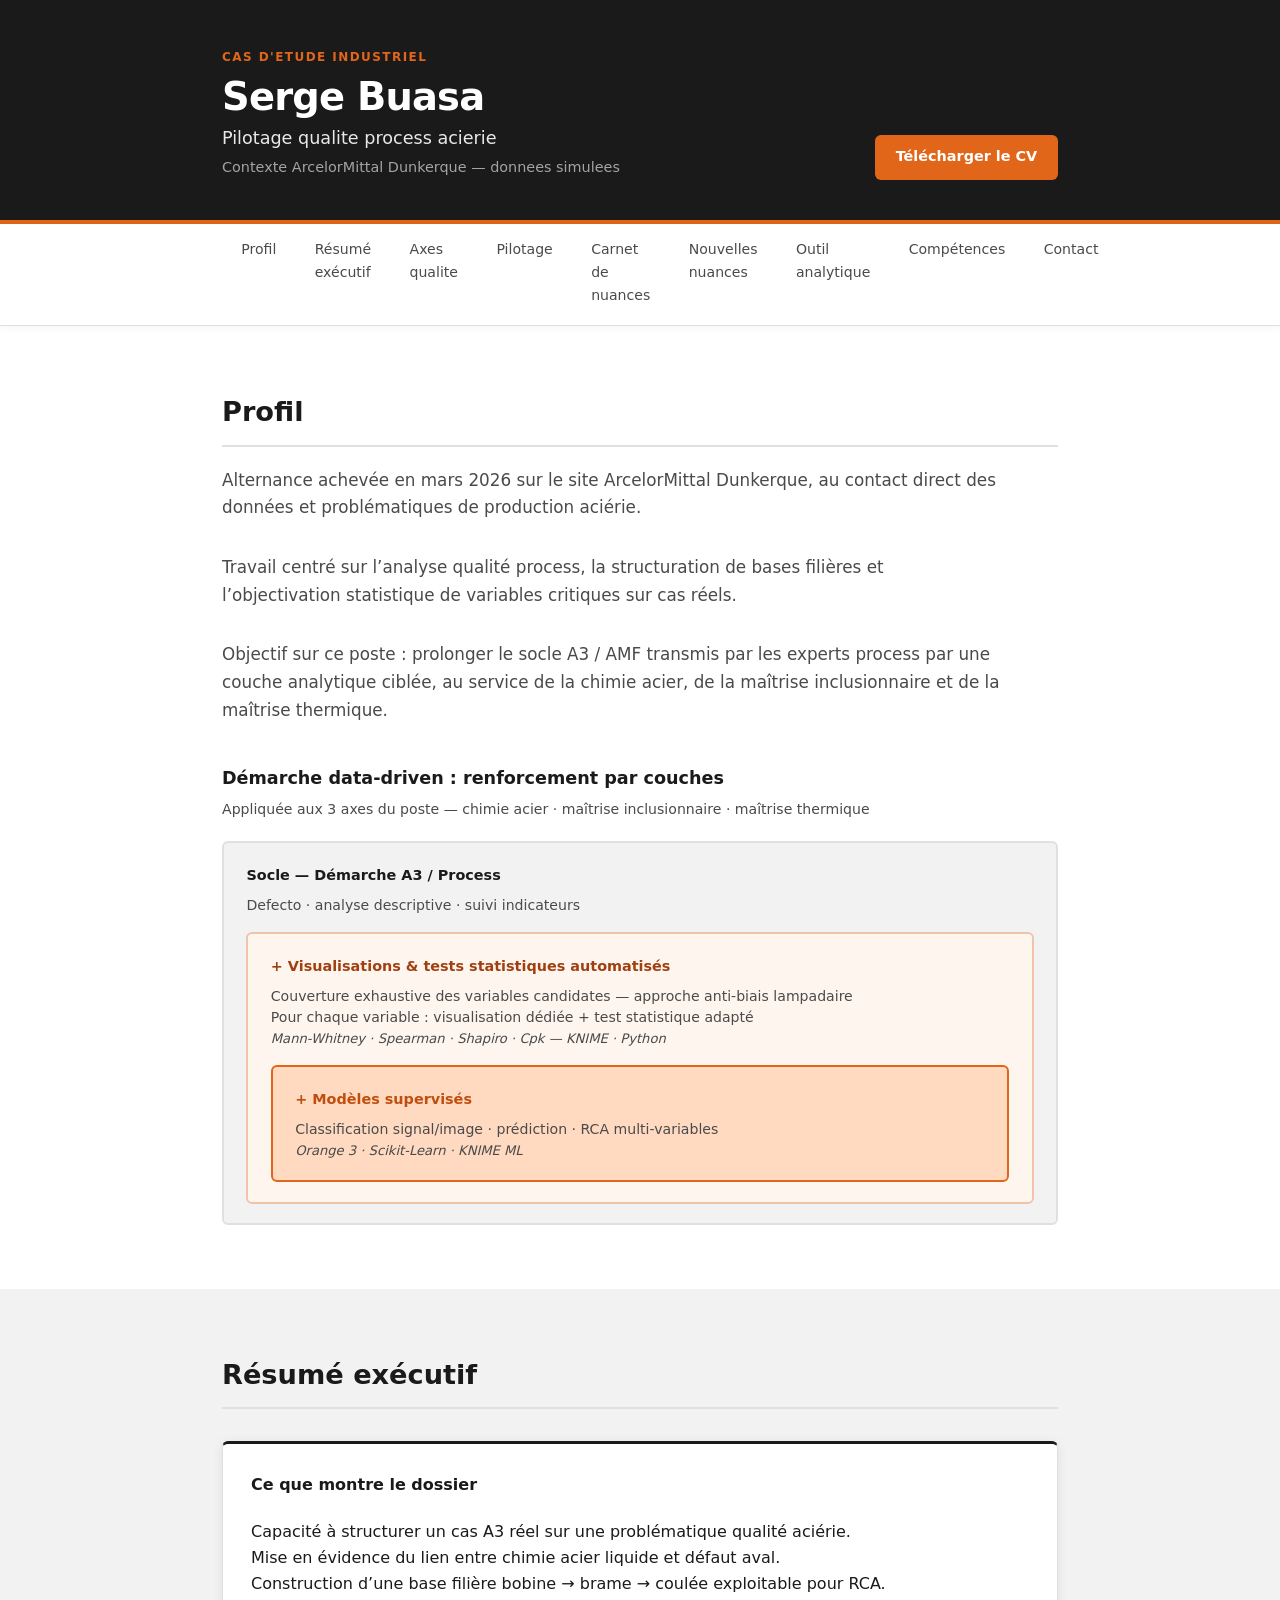
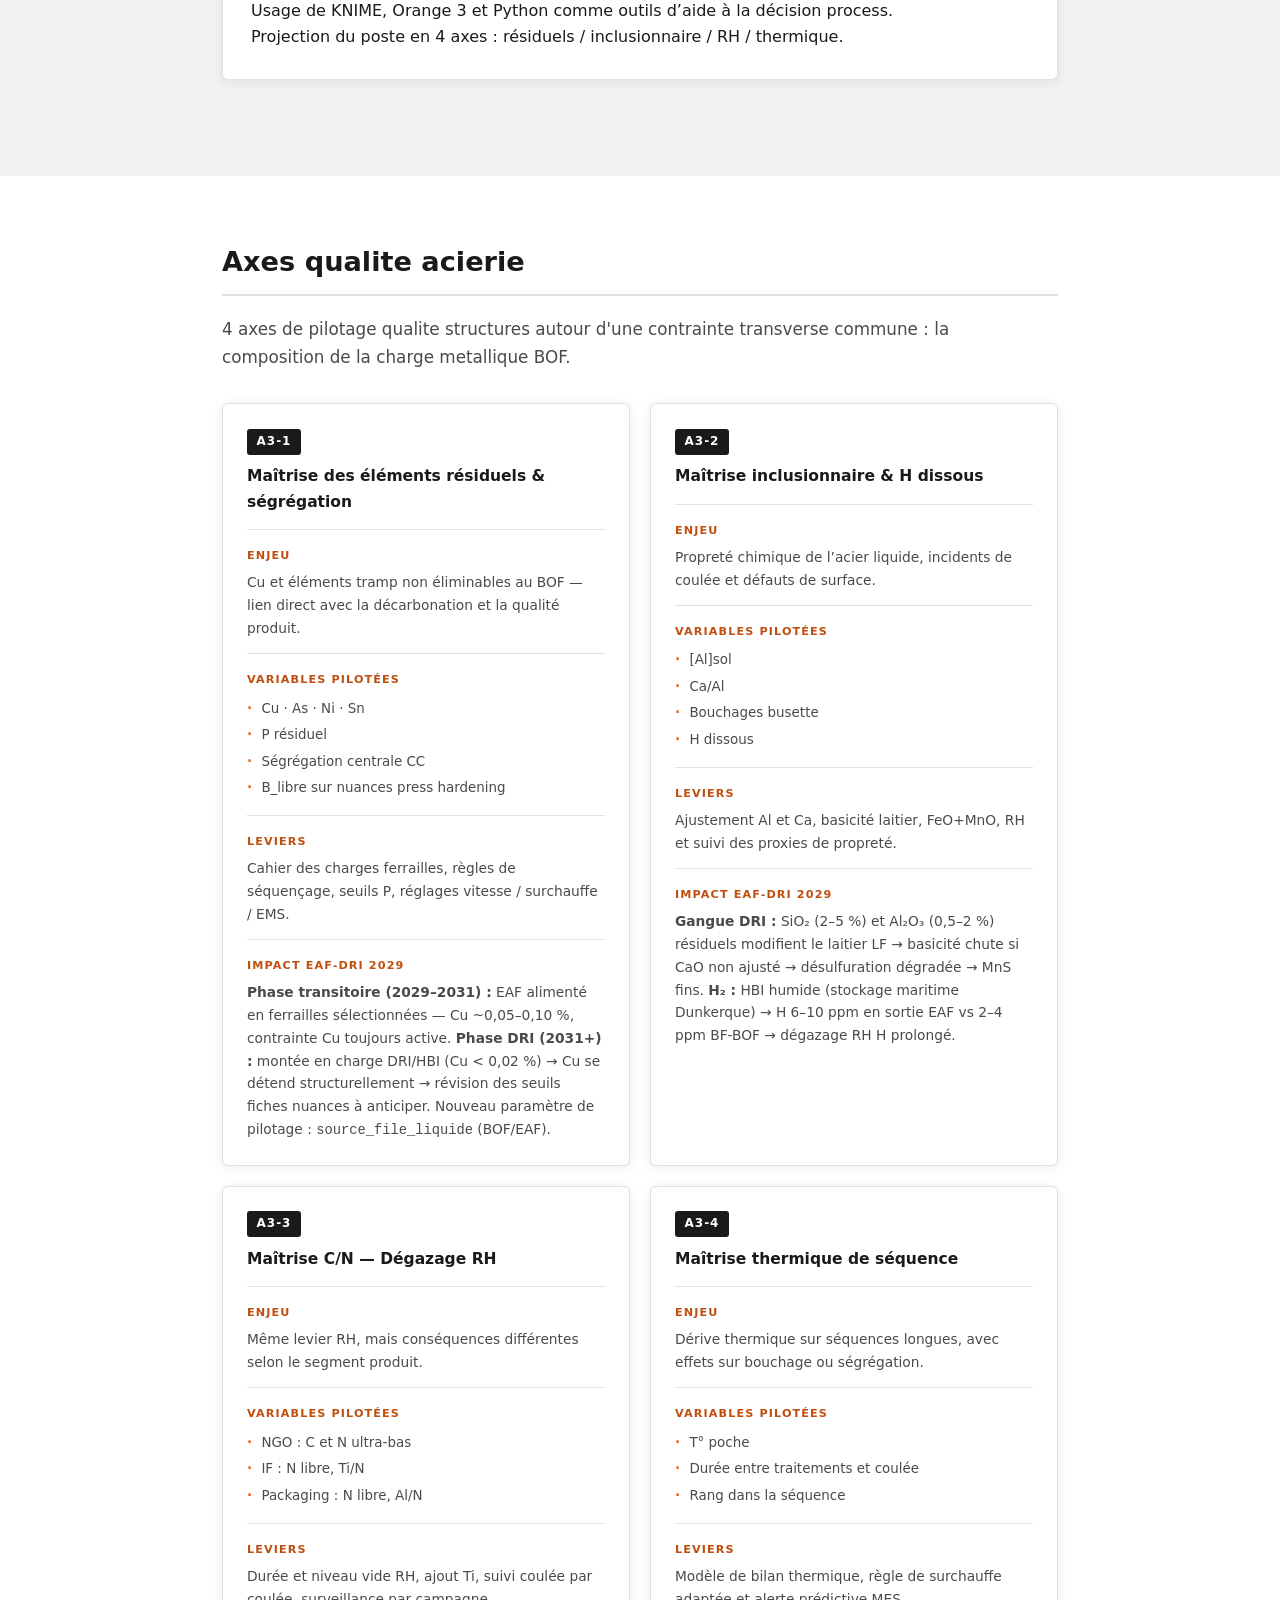
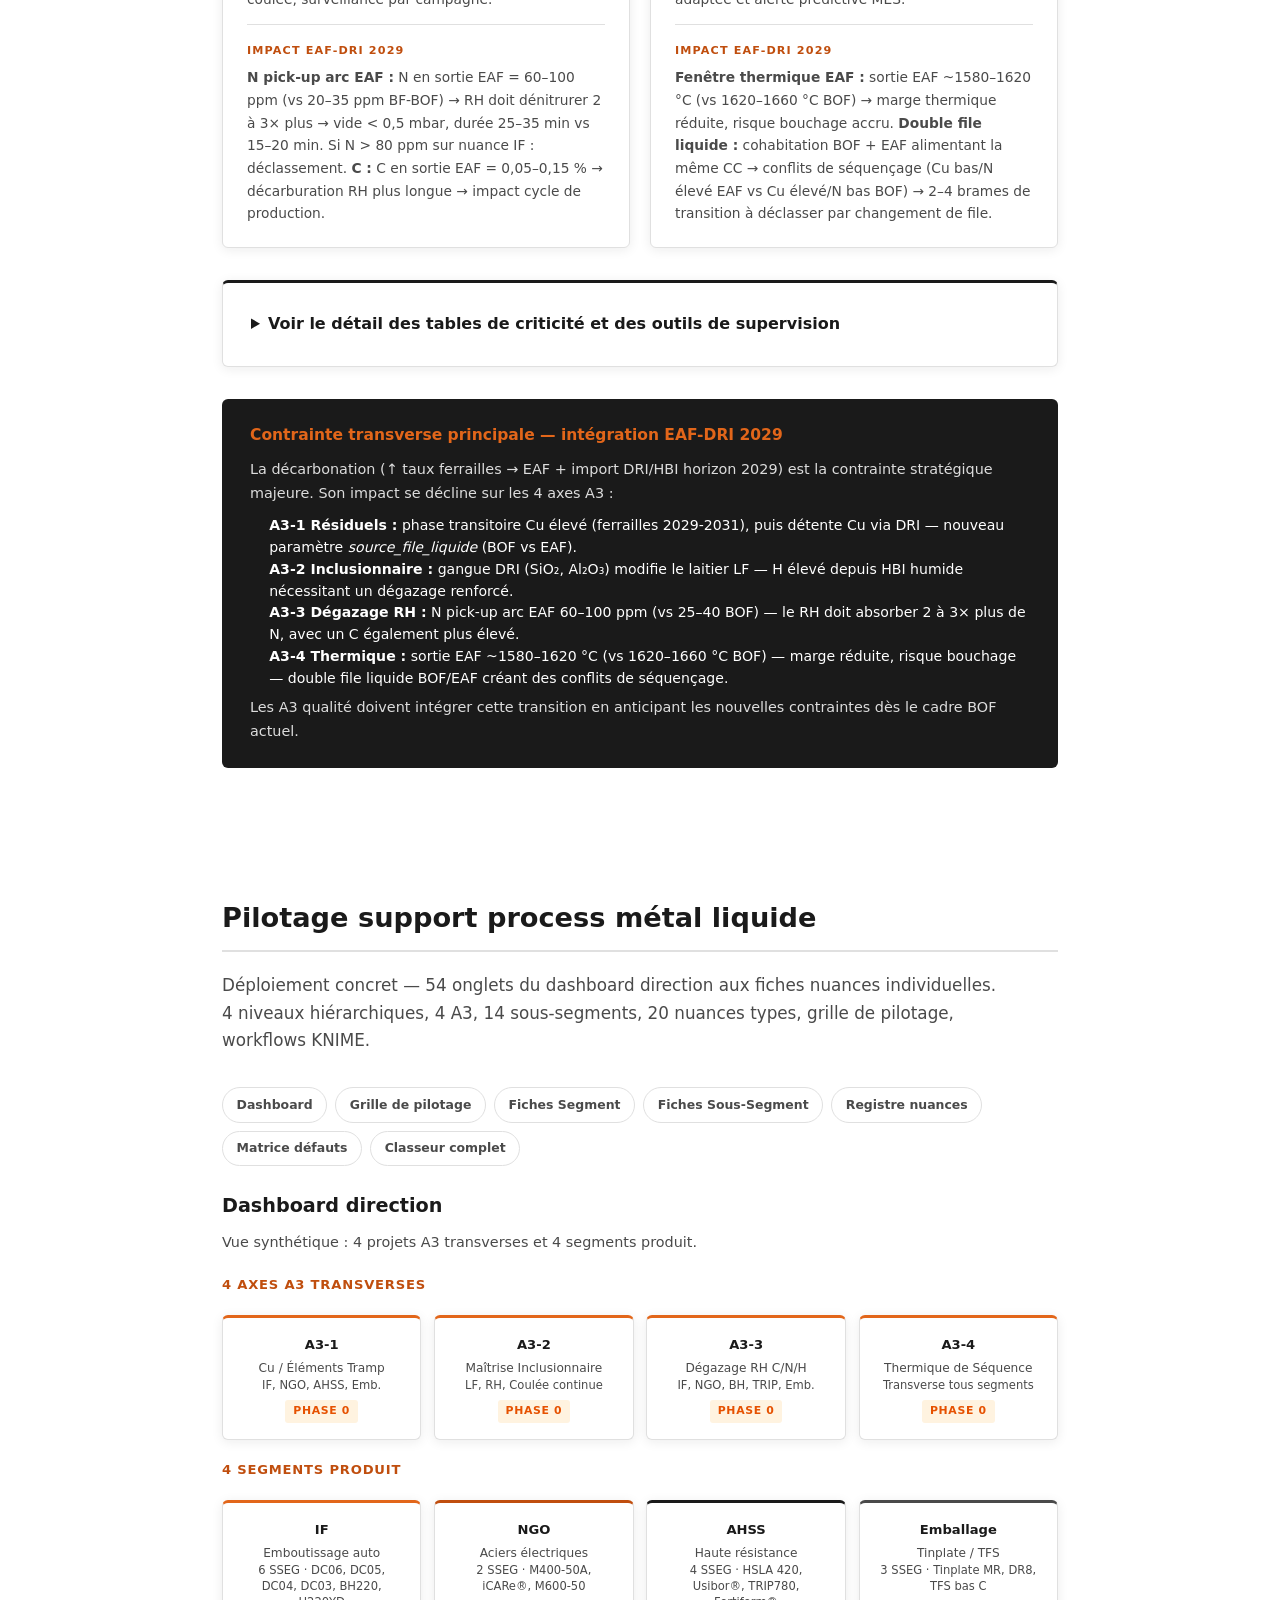
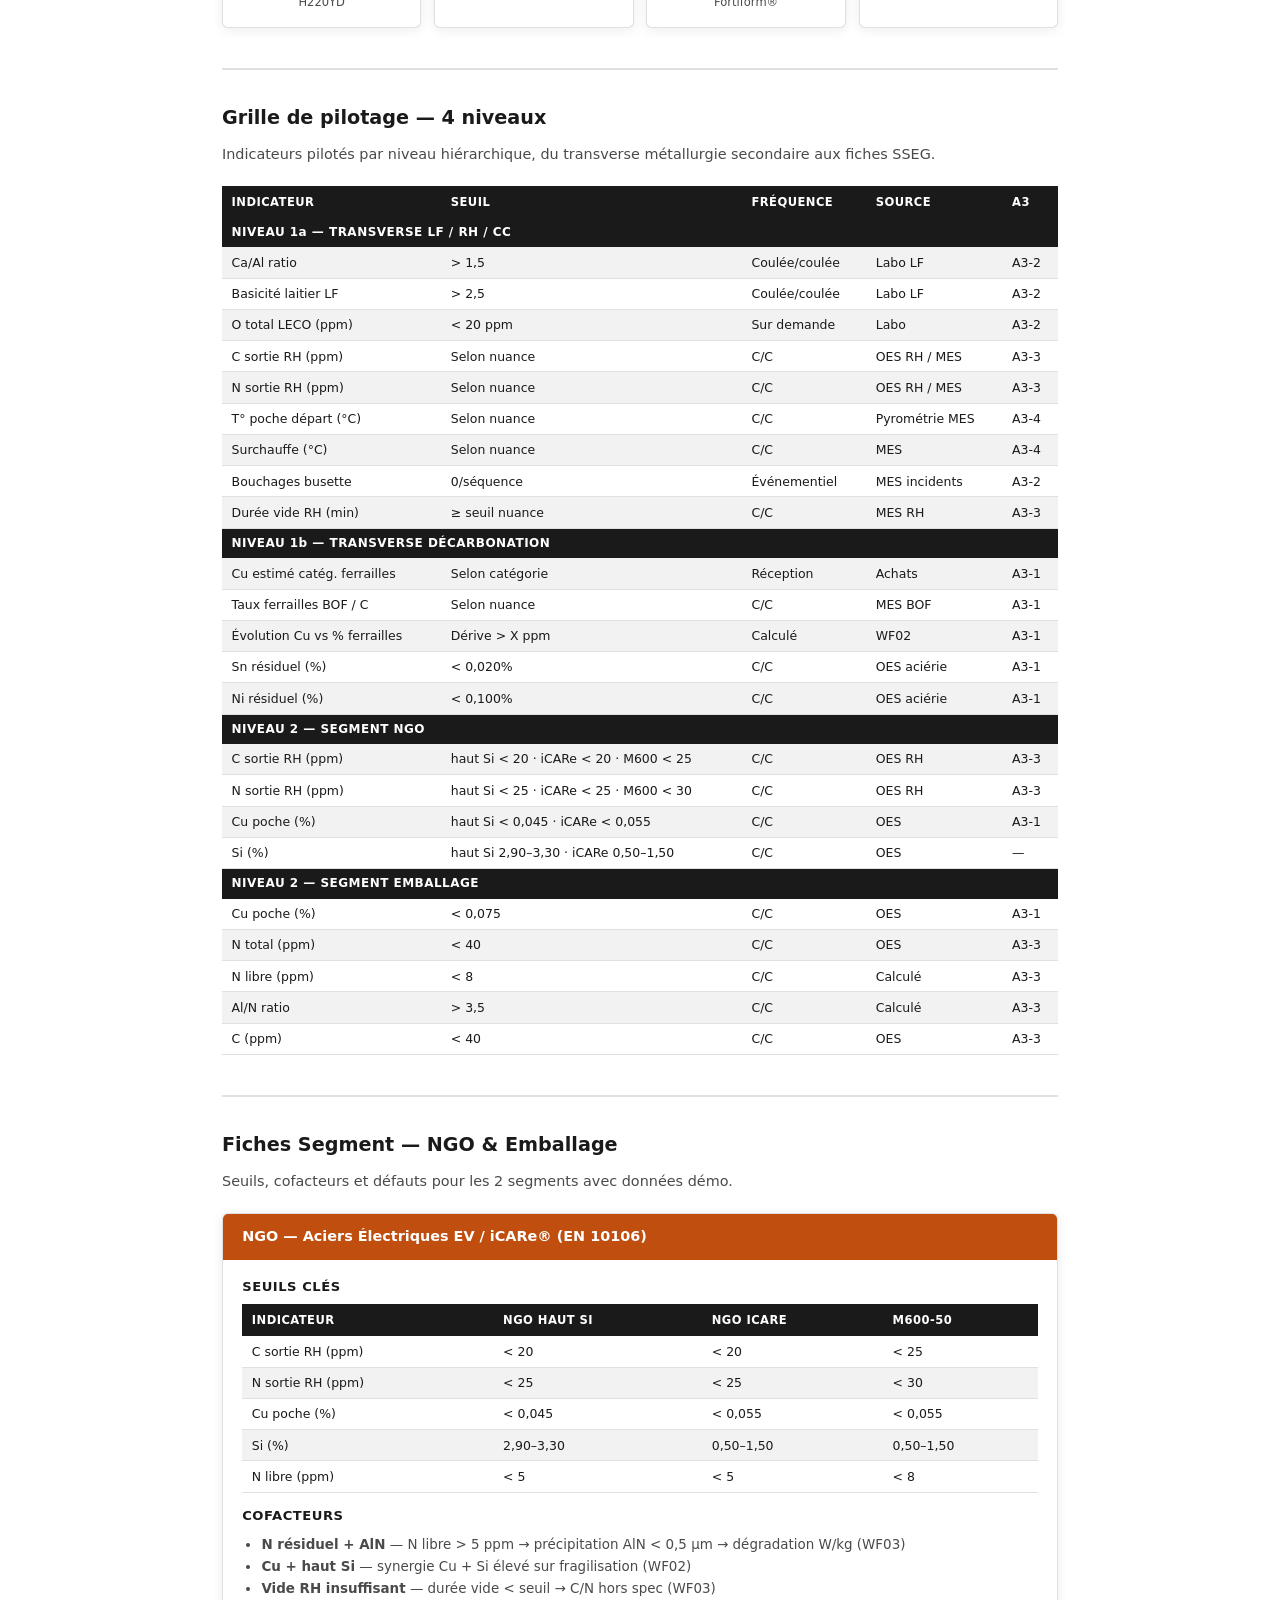
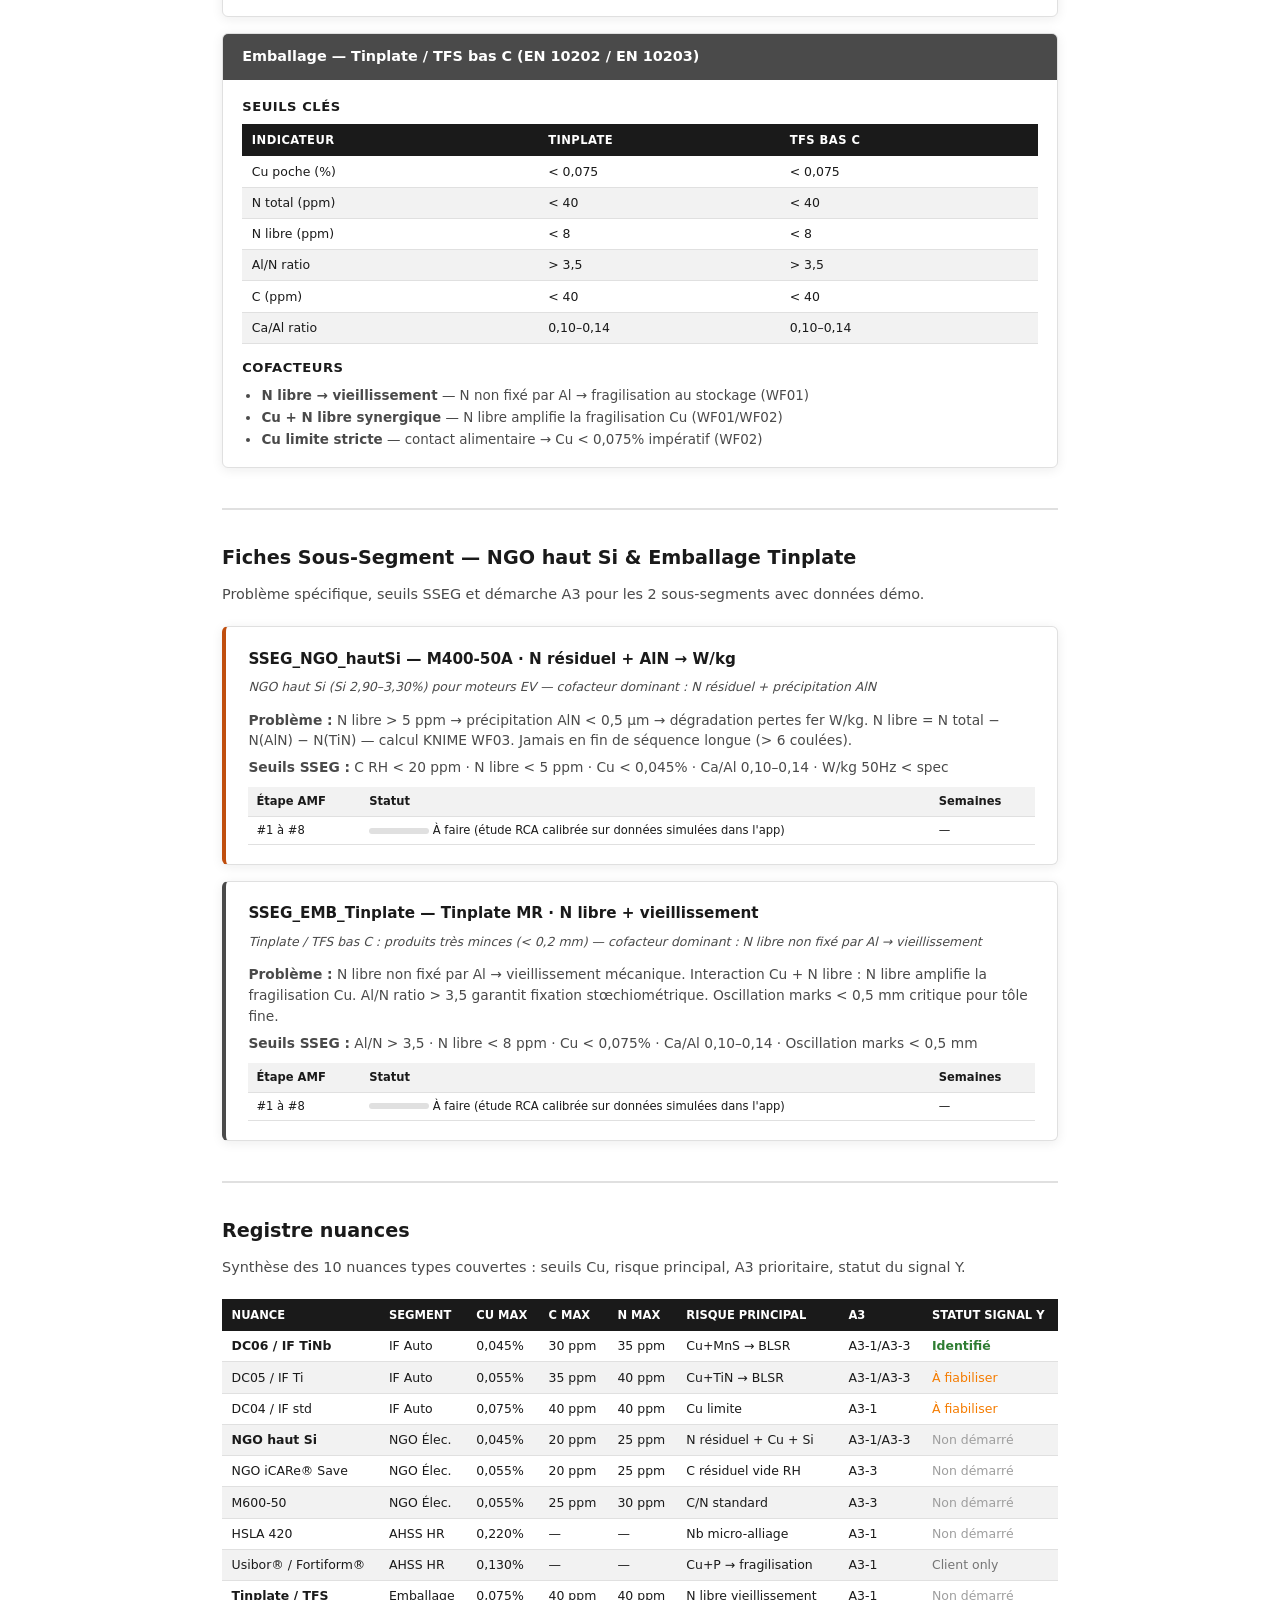
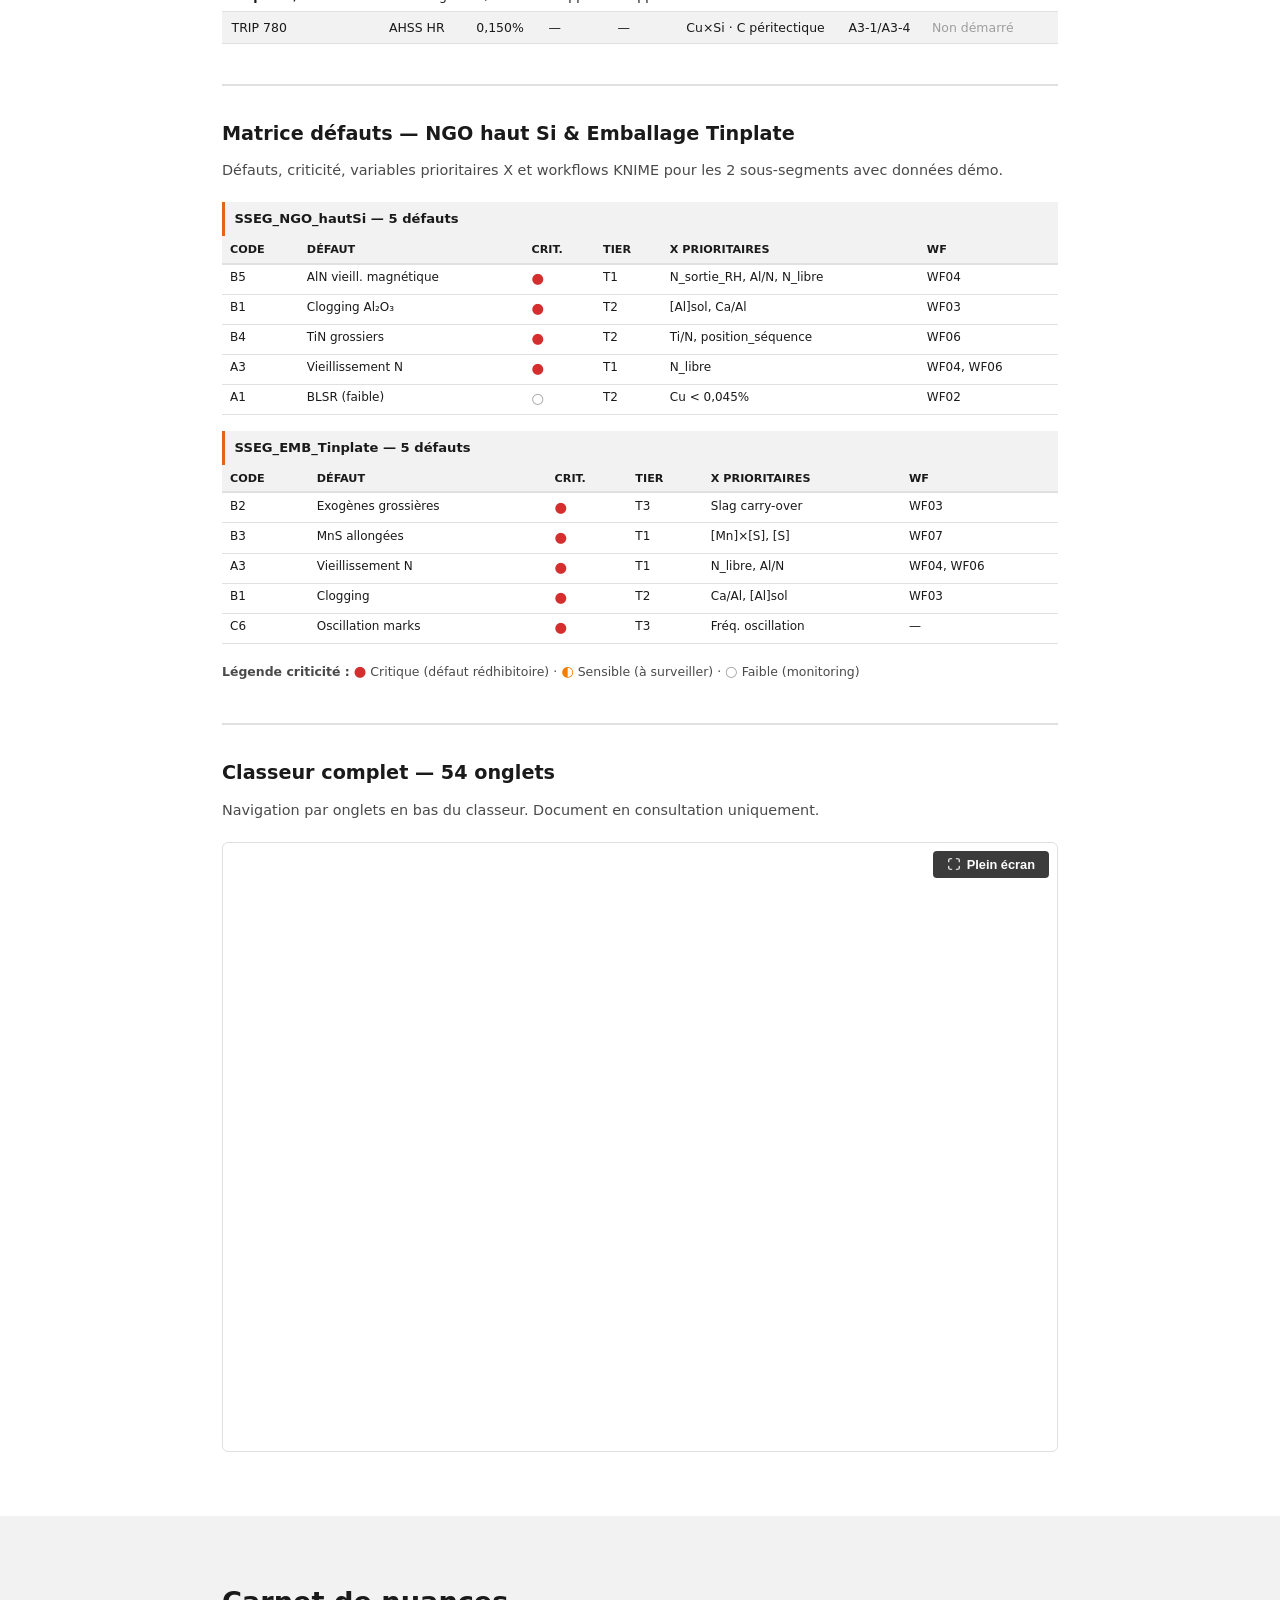
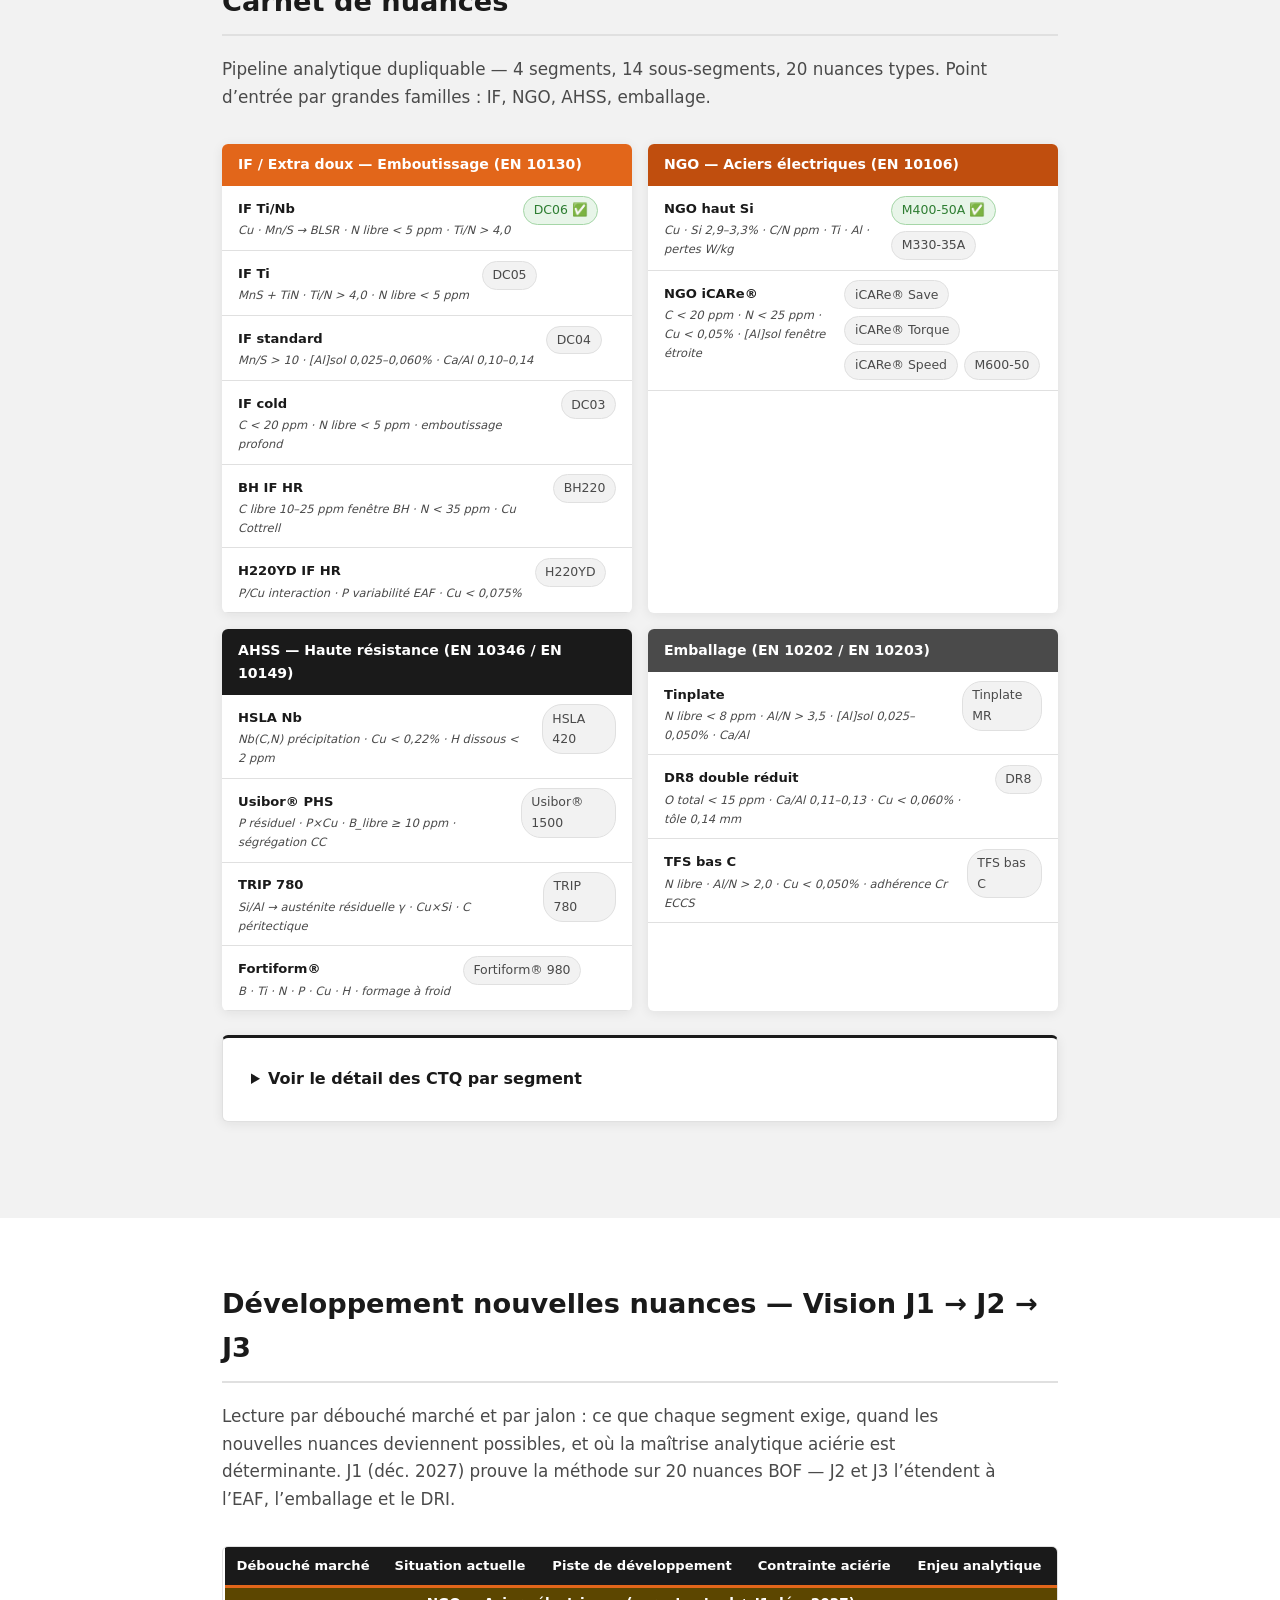
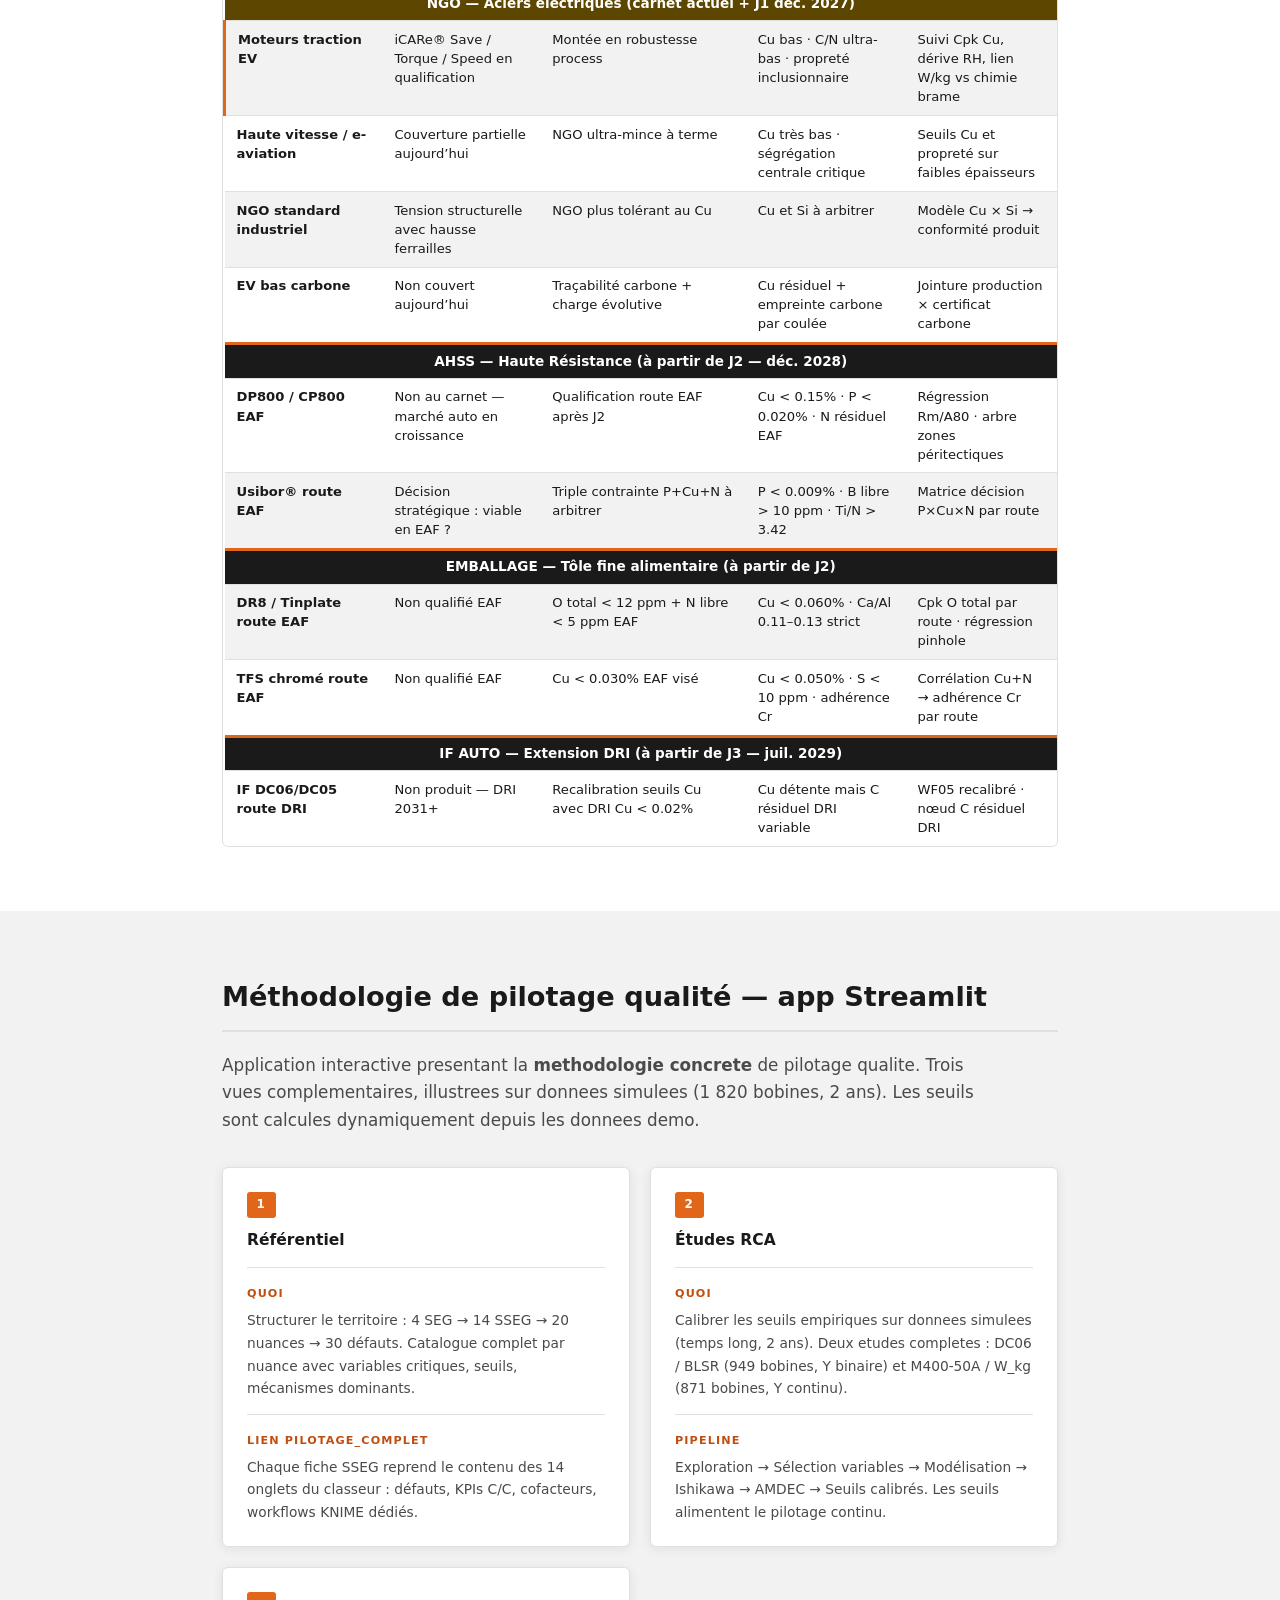
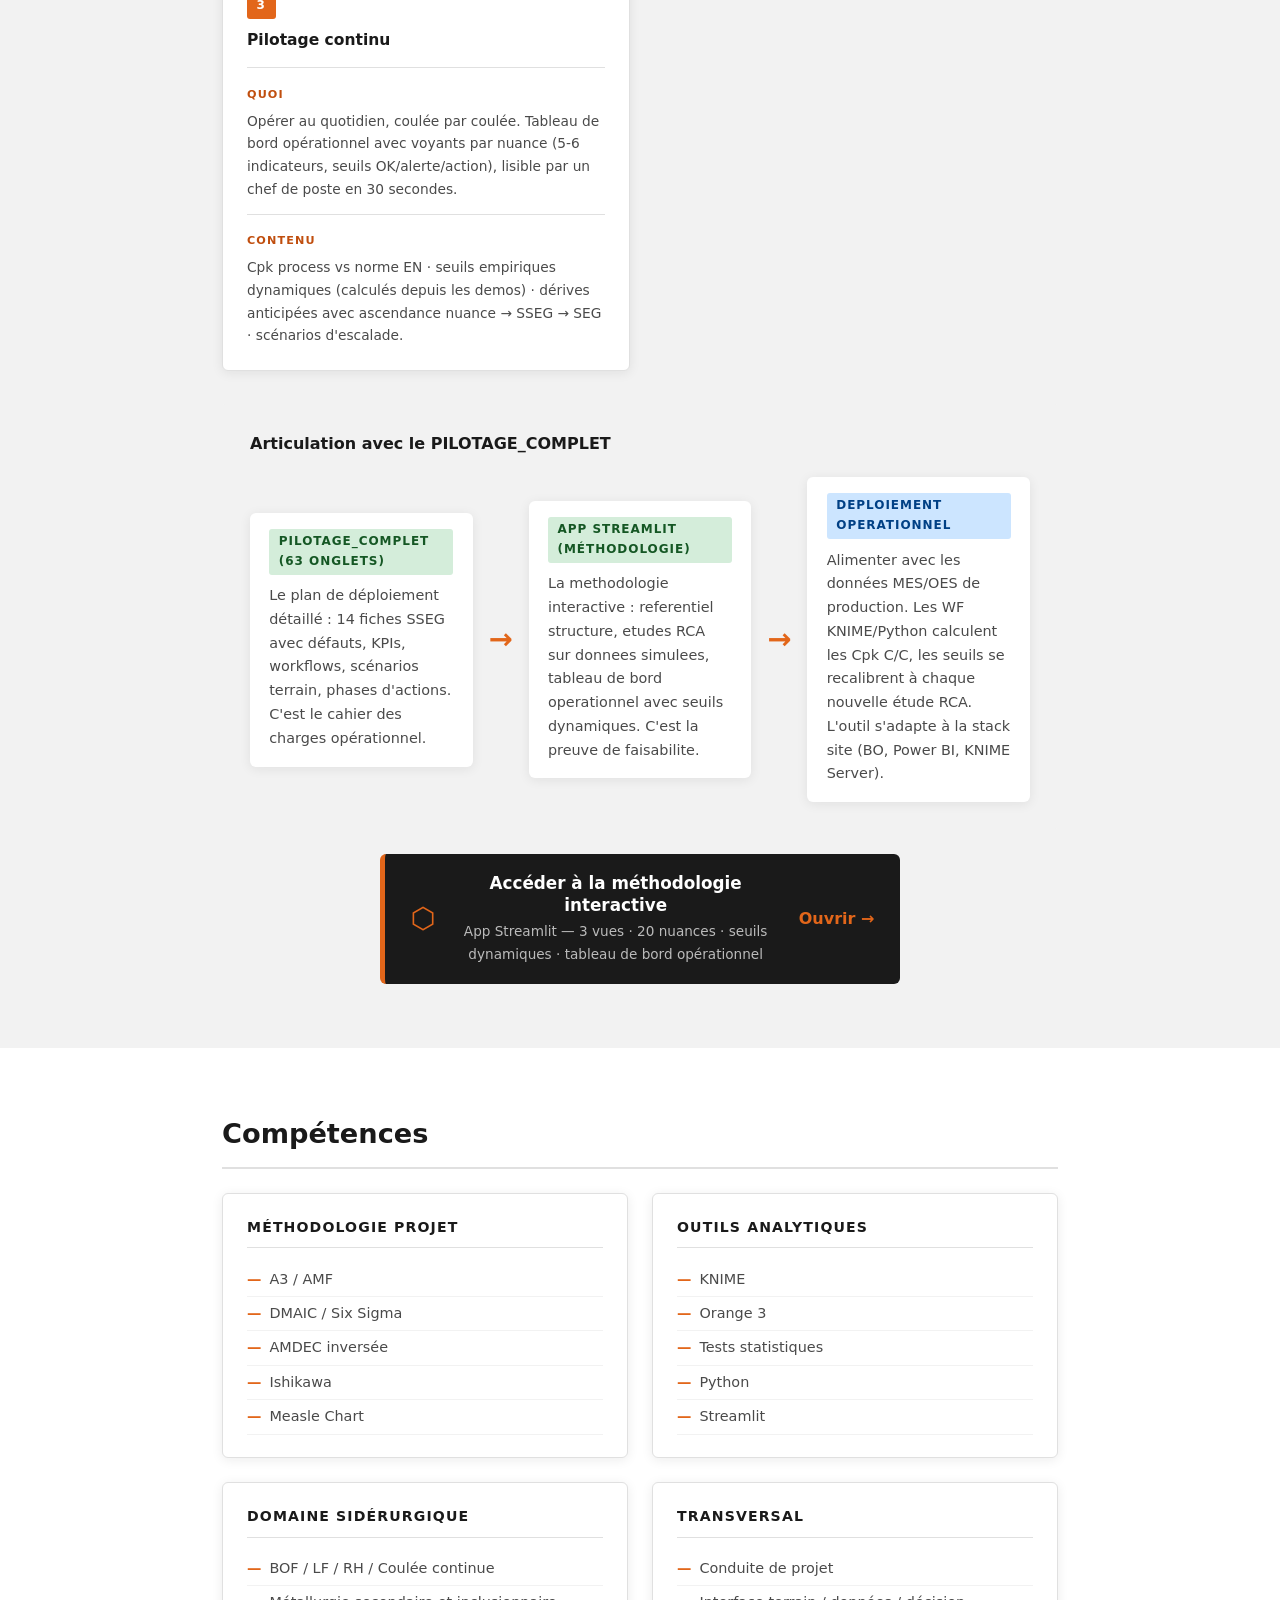
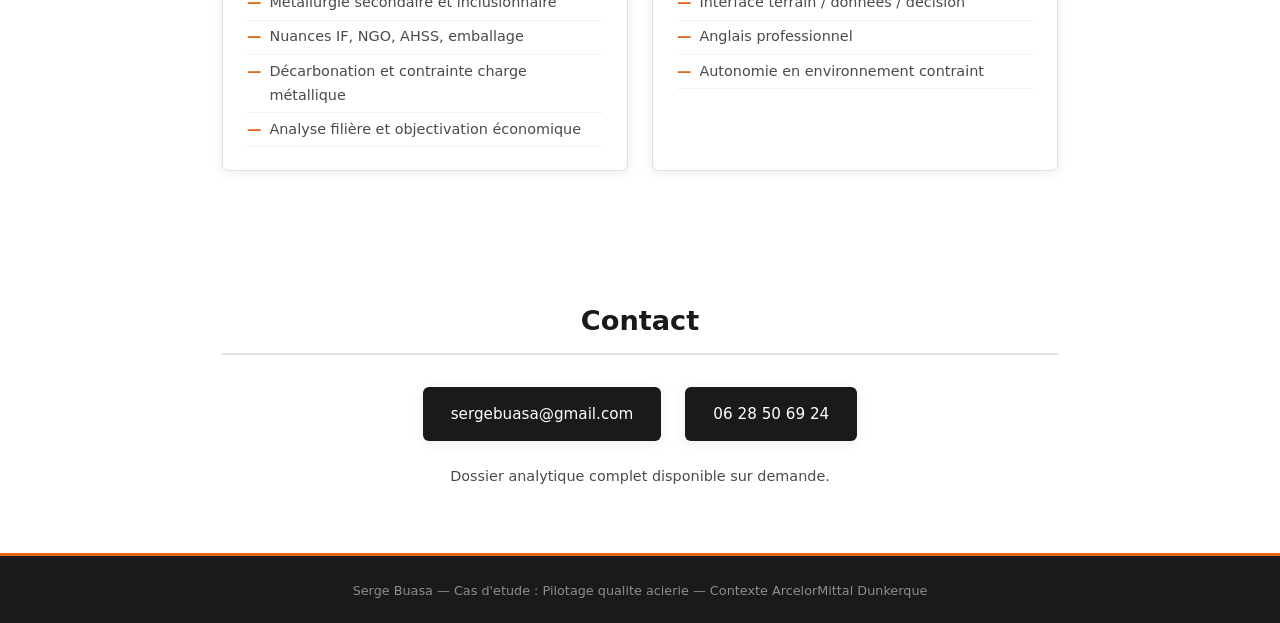
==== commit d32744c9: "feat: pilotage complet - 7 sous-sections dans le dossier analytique Dashboard direction (4 A3 + 4 se" ====
--- a/index.html
+++ b/index.html
@@ -402,19 +402,291 @@
     <section id="pilotage">
       <div class="section-inner">
         <h2>Pilotage support process métal liquide</h2>
-        <p class="lead">Comment je déploie concrètement — 63 onglets du dashboard direction aux fiches nuances individuelles. 4 niveaux hiérarchiques, 4 A3, 14 sous-segments, 20 nuances, Gantt 61 semaines, grille de pilotage, workflows KNIME.</p>
-        <p style="font-size:0.85rem; color:var(--text-soft); margin-top:0.5rem;">Navigation par onglets en bas du classeur. Document en consultation uniquement.</p>
-        <div style="margin-top:1.5rem; position:relative; border:1px solid var(--gray-border); border-radius:var(--radius); overflow:hidden;">
-          <button id="btn-fullscreen" onclick="document.getElementById('pilotage-frame').requestFullscreen()" style="position:absolute; top:8px; right:8px; z-index:10; background:var(--blue); color:var(--white); border:none; border-radius:4px; padding:6px 14px; font-size:0.8rem; font-weight:600; cursor:pointer; display:flex; align-items:center; gap:6px; opacity:0.85; transition:opacity 0.2s;" onmouseover="this.style.opacity='1'" onmouseout="this.style.opacity='0.85'">
-            <svg xmlns="http://www.w3.org/2000/svg" width="14" height="14" viewBox="0 0 24 24" fill="none" stroke="currentColor" stroke-width="2" stroke-linecap="round" stroke-linejoin="round"><path d="M8 3H5a2 2 0 0 0-2 2v3m18 0V5a2 2 0 0 0-2-2h-3m0 18h3a2 2 0 0 0 2-2v-3M3 16v3a2 2 0 0 0 2 2h3"/></svg>
-            Plein écran
-          </button>
-          <iframe id="pilotage-frame"
-            width="100%" height="600" frameborder="0" scrolling="yes"
-            sandbox="allow-scripts allow-same-origin"
-            src="https://synpase2026-my.sharepoint.com/personal/sergebuasa_synpase2026_onmicrosoft_com/_layouts/15/Doc.aspx?sourcedoc={bb20c971-be06-45a2-abdd-e067dabb7f3f}&action=embedview&ActiveCell='INDEX'!A1&wdHideGridlines=True&wdHideHeaders=True&wdDownloadButton=False&wdAllowInteractivity=False&wdPrint=False"
-          ></iframe>
-        </div>
+        <p class="lead">Déploiement concret — 54 onglets du dashboard direction aux fiches nuances individuelles. 4 niveaux hiérarchiques, 4 A3, 14 sous-segments, 20 nuances types, grille de pilotage, workflows KNIME.</p>
+
+        <div class="pilot-nav">
+          <a href="#pilot-dashboard">Dashboard</a>
+          <a href="#pilot-grille">Grille de pilotage</a>
+          <a href="#pilot-segments">Fiches Segment</a>
+          <a href="#pilot-sseg">Fiches Sous-Segment</a>
+          <a href="#pilot-registre">Registre nuances</a>
+          <a href="#pilot-defauts">Matrice défauts</a>
+          <a href="#pilot-classeur">Classeur complet</a>
+        </div>
+
+        <!-- ═══ DASHBOARD ═══ -->
+        <div id="pilot-dashboard" class="pilot-subsection" style="border-top:none; padding-top:0; margin-top:1.5rem;">
+          <h3>Dashboard direction</h3>
+          <p>Vue synthétique : 4 projets A3 transverses et 4 segments produit.</p>
+
+          <h4 style="font-size:0.82rem; font-weight:700; color:var(--accent-dark); text-transform:uppercase; letter-spacing:0.06em; margin-bottom:0.6rem;">4 axes A3 transverses</h4>
+          <div class="dash-grid">
+            <div class="dash-tile">
+              <h4>A3-1</h4>
+              <p>Cu / Éléments Tramp</p>
+              <p style="font-size:0.72rem;">IF, NGO, AHSS, Emb.</p>
+              <span class="dash-status status-phase0">Phase 0</span>
+            </div>
+            <div class="dash-tile">
+              <h4>A3-2</h4>
+              <p>Maîtrise Inclusionnaire</p>
+              <p style="font-size:0.72rem;">LF, RH, Coulée continue</p>
+              <span class="dash-status status-phase0">Phase 0</span>
+            </div>
+            <div class="dash-tile">
+              <h4>A3-3</h4>
+              <p>Dégazage RH C/N/H</p>
+              <p style="font-size:0.72rem;">IF, NGO, BH, TRIP, Emb.</p>
+              <span class="dash-status status-phase0">Phase 0</span>
+            </div>
+            <div class="dash-tile">
+              <h4>A3-4</h4>
+              <p>Thermique de Séquence</p>
+              <p style="font-size:0.72rem;">Transverse tous segments</p>
+              <span class="dash-status status-phase0">Phase 0</span>
+            </div>
+          </div>
+
+          <h4 style="font-size:0.82rem; font-weight:700; color:var(--accent-dark); text-transform:uppercase; letter-spacing:0.06em; margin:1.2rem 0 0.6rem;">4 segments produit</h4>
+          <div class="dash-grid">
+            <div class="dash-tile" style="border-top-color:#E2661A;">
+              <h4>IF</h4>
+              <p>Emboutissage auto</p>
+              <p style="font-size:0.72rem;">6 SSEG · DC06, DC05, DC04, DC03, BH220, H220YD</p>
+            </div>
+            <div class="dash-tile" style="border-top-color:#C04E0E;">
+              <h4>NGO</h4>
+              <p>Aciers électriques</p>
+              <p style="font-size:0.72rem;">2 SSEG · M400-50A, iCARe®, M600-50</p>
+            </div>
+            <div class="dash-tile" style="border-top-color:#1A1A1A;">
+              <h4>AHSS</h4>
+              <p>Haute résistance</p>
+              <p style="font-size:0.72rem;">4 SSEG · HSLA 420, Usibor®, TRIP780, Fortiform®</p>
+            </div>
+            <div class="dash-tile" style="border-top-color:#4A4A4A;">
+              <h4>Emballage</h4>
+              <p>Tinplate / TFS</p>
+              <p style="font-size:0.72rem;">3 SSEG · Tinplate MR, DR8, TFS bas C</p>
+            </div>
+          </div>
+        </div>
+
+        <!-- ═══ GRILLE DE PILOTAGE ═══ -->
+        <div id="pilot-grille" class="pilot-subsection">
+          <h3>Grille de pilotage — 4 niveaux</h3>
+          <p>Indicateurs pilotés par niveau hiérarchique, du transverse métallurgie secondaire aux fiches SSEG.</p>
+
+          <div style="overflow-x:auto;">
+            <table class="grille-table">
+              <thead>
+                <tr><th>Indicateur</th><th>Seuil</th><th>Fréquence</th><th>Source</th><th>A3</th></tr>
+              </thead>
+              <tbody>
+                <tr class="grille-niveau"><td colspan="5">NIVEAU 1a — TRANSVERSE LF / RH / CC</td></tr>
+                <tr><td>Ca/Al ratio</td><td>&gt; 1,5</td><td>Coulée/coulée</td><td>Labo LF</td><td>A3-2</td></tr>
+                <tr><td>Basicité laitier LF</td><td>&gt; 2,5</td><td>Coulée/coulée</td><td>Labo LF</td><td>A3-2</td></tr>
+                <tr><td>O total LECO (ppm)</td><td>&lt; 20 ppm</td><td>Sur demande</td><td>Labo</td><td>A3-2</td></tr>
+                <tr><td>C sortie RH (ppm)</td><td>Selon nuance</td><td>C/C</td><td>OES RH / MES</td><td>A3-3</td></tr>
+                <tr><td>N sortie RH (ppm)</td><td>Selon nuance</td><td>C/C</td><td>OES RH / MES</td><td>A3-3</td></tr>
+                <tr><td>T° poche départ (°C)</td><td>Selon nuance</td><td>C/C</td><td>Pyrométrie MES</td><td>A3-4</td></tr>
+                <tr><td>Surchauffe (°C)</td><td>Selon nuance</td><td>C/C</td><td>MES</td><td>A3-4</td></tr>
+                <tr><td>Bouchages busette</td><td>0/séquence</td><td>Événementiel</td><td>MES incidents</td><td>A3-2</td></tr>
+                <tr><td>Durée vide RH (min)</td><td>≥ seuil nuance</td><td>C/C</td><td>MES RH</td><td>A3-3</td></tr>
+
+                <tr class="grille-niveau"><td colspan="5">NIVEAU 1b — TRANSVERSE DÉCARBONATION</td></tr>
+                <tr><td>Cu estimé catég. ferrailles</td><td>Selon catégorie</td><td>Réception</td><td>Achats</td><td>A3-1</td></tr>
+                <tr><td>Taux ferrailles BOF / C</td><td>Selon nuance</td><td>C/C</td><td>MES BOF</td><td>A3-1</td></tr>
+                <tr><td>Évolution Cu vs % ferrailles</td><td>Dérive &gt; X ppm</td><td>Calculé</td><td>WF02</td><td>A3-1</td></tr>
+                <tr><td>Sn résiduel (%)</td><td>&lt; 0,020%</td><td>C/C</td><td>OES aciérie</td><td>A3-1</td></tr>
+                <tr><td>Ni résiduel (%)</td><td>&lt; 0,100%</td><td>C/C</td><td>OES aciérie</td><td>A3-1</td></tr>
+
+                <tr class="grille-niveau"><td colspan="5">NIVEAU 2 — SEGMENT NGO</td></tr>
+                <tr><td>C sortie RH (ppm)</td><td>haut Si &lt; 20 · iCARe &lt; 20 · M600 &lt; 25</td><td>C/C</td><td>OES RH</td><td>A3-3</td></tr>
+                <tr><td>N sortie RH (ppm)</td><td>haut Si &lt; 25 · iCARe &lt; 25 · M600 &lt; 30</td><td>C/C</td><td>OES RH</td><td>A3-3</td></tr>
+                <tr><td>Cu poche (%)</td><td>haut Si &lt; 0,045 · iCARe &lt; 0,055</td><td>C/C</td><td>OES</td><td>A3-1</td></tr>
+                <tr><td>Si (%)</td><td>haut Si 2,90–3,30 · iCARe 0,50–1,50</td><td>C/C</td><td>OES</td><td>—</td></tr>
+
+                <tr class="grille-niveau"><td colspan="5">NIVEAU 2 — SEGMENT EMBALLAGE</td></tr>
+                <tr><td>Cu poche (%)</td><td>&lt; 0,075</td><td>C/C</td><td>OES</td><td>A3-1</td></tr>
+                <tr><td>N total (ppm)</td><td>&lt; 40</td><td>C/C</td><td>OES</td><td>A3-3</td></tr>
+                <tr><td>N libre (ppm)</td><td>&lt; 8</td><td>C/C</td><td>Calculé</td><td>A3-3</td></tr>
+                <tr><td>Al/N ratio</td><td>&gt; 3,5</td><td>C/C</td><td>Calculé</td><td>A3-3</td></tr>
+                <tr><td>C (ppm)</td><td>&lt; 40</td><td>C/C</td><td>OES</td><td>A3-3</td></tr>
+              </tbody>
+            </table>
+          </div>
+        </div>
+
+        <!-- ═══ FICHES SEGMENT ═══ -->
+        <div id="pilot-segments" class="pilot-subsection">
+          <h3>Fiches Segment — NGO &amp; Emballage</h3>
+          <p>Seuils, cofacteurs et défauts pour les 2 segments avec données démo.</p>
+
+          <div class="seg-fiche">
+            <div class="seg-fiche-header seg-ngo">NGO — Aciers Électriques EV / iCARe® (EN 10106)</div>
+            <div class="seg-fiche-body">
+              <h4>Seuils clés</h4>
+              <table class="grille-table">
+                <thead><tr><th>Indicateur</th><th>NGO haut Si</th><th>NGO iCARe</th><th>M600-50</th></tr></thead>
+                <tbody>
+                  <tr><td>C sortie RH (ppm)</td><td>&lt; 20</td><td>&lt; 20</td><td>&lt; 25</td></tr>
+                  <tr><td>N sortie RH (ppm)</td><td>&lt; 25</td><td>&lt; 25</td><td>&lt; 30</td></tr>
+                  <tr><td>Cu poche (%)</td><td>&lt; 0,045</td><td>&lt; 0,055</td><td>&lt; 0,055</td></tr>
+                  <tr><td>Si (%)</td><td>2,90–3,30</td><td>0,50–1,50</td><td>0,50–1,50</td></tr>
+                  <tr><td>N libre (ppm)</td><td>&lt; 5</td><td>&lt; 5</td><td>&lt; 8</td></tr>
+                </tbody>
+              </table>
+              <h4>Cofacteurs</h4>
+              <ul style="list-style:disc; margin-left:1.2rem; font-size:0.84rem; color:var(--text-soft);">
+                <li><strong>N résiduel + AlN</strong> — N libre &gt; 5 ppm → précipitation AlN &lt; 0,5 µm → dégradation W/kg (WF03)</li>
+                <li><strong>Cu + haut Si</strong> — synergie Cu + Si élevé sur fragilisation (WF02)</li>
+                <li><strong>Vide RH insuffisant</strong> — durée vide &lt; seuil → C/N hors spec (WF03)</li>
+              </ul>
+            </div>
+          </div>
+
+          <div class="seg-fiche">
+            <div class="seg-fiche-header seg-emb">Emballage — Tinplate / TFS bas C (EN 10202 / EN 10203)</div>
+            <div class="seg-fiche-body">
+              <h4>Seuils clés</h4>
+              <table class="grille-table">
+                <thead><tr><th>Indicateur</th><th>Tinplate</th><th>TFS bas C</th></tr></thead>
+                <tbody>
+                  <tr><td>Cu poche (%)</td><td>&lt; 0,075</td><td>&lt; 0,075</td></tr>
+                  <tr><td>N total (ppm)</td><td>&lt; 40</td><td>&lt; 40</td></tr>
+                  <tr><td>N libre (ppm)</td><td>&lt; 8</td><td>&lt; 8</td></tr>
+                  <tr><td>Al/N ratio</td><td>&gt; 3,5</td><td>&gt; 3,5</td></tr>
+                  <tr><td>C (ppm)</td><td>&lt; 40</td><td>&lt; 40</td></tr>
+                  <tr><td>Ca/Al ratio</td><td>0,10–0,14</td><td>0,10–0,14</td></tr>
+                </tbody>
+              </table>
+              <h4>Cofacteurs</h4>
+              <ul style="list-style:disc; margin-left:1.2rem; font-size:0.84rem; color:var(--text-soft);">
+                <li><strong>N libre → vieillissement</strong> — N non fixé par Al → fragilisation au stockage (WF01)</li>
+                <li><strong>Cu + N libre synergique</strong> — N libre amplifie la fragilisation Cu (WF01/WF02)</li>
+                <li><strong>Cu limite stricte</strong> — contact alimentaire → Cu &lt; 0,075% impératif (WF02)</li>
+              </ul>
+            </div>
+          </div>
+        </div>
+
+        <!-- ═══ FICHES SOUS-SEGMENT ═══ -->
+        <div id="pilot-sseg" class="pilot-subsection">
+          <h3>Fiches Sous-Segment — NGO haut Si &amp; Emballage Tinplate</h3>
+          <p>Problème spécifique, seuils SSEG et démarche A3 pour les 2 sous-segments avec données démo.</p>
+
+          <div class="sseg-fiche" style="border-left-color:#C04E0E;">
+            <h4>SSEG_NGO_hautSi — M400-50A · N résiduel + AlN → W/kg</h4>
+            <p class="sseg-meta">NGO haut Si (Si 2,90–3,30%) pour moteurs EV — cofacteur dominant : N résiduel + précipitation AlN</p>
+            <p><strong>Problème :</strong> N libre &gt; 5 ppm → précipitation AlN &lt; 0,5 µm → dégradation pertes fer W/kg. N libre = N total − N(AlN) − N(TiN) — calcul KNIME WF03. Jamais en fin de séquence longue (&gt; 6 coulées).</p>
+            <p><strong>Seuils SSEG :</strong> C RH &lt; 20 ppm · N libre &lt; 5 ppm · Cu &lt; 0,045% · Ca/Al 0,10–0,14 · W/kg 50Hz &lt; spec</p>
+            <table class="gantt-mini">
+              <thead><tr><th>Étape AMF</th><th>Statut</th><th>Semaines</th></tr></thead>
+              <tbody>
+                <tr><td>#1 à #8</td><td><span class="gantt-bar gantt-afaire" style="width:60px;"></span> À faire (étude RCA calibrée sur données simulées dans l'app)</td><td>—</td></tr>
+              </tbody>
+            </table>
+          </div>
+
+          <div class="sseg-fiche" style="border-left-color:#4A4A4A;">
+            <h4>SSEG_EMB_Tinplate — Tinplate MR · N libre + vieillissement</h4>
+            <p class="sseg-meta">Tinplate / TFS bas C : produits très minces (&lt; 0,2 mm) — cofacteur dominant : N libre non fixé par Al → vieillissement</p>
+            <p><strong>Problème :</strong> N libre non fixé par Al → vieillissement mécanique. Interaction Cu + N libre : N libre amplifie la fragilisation Cu. Al/N ratio &gt; 3,5 garantit fixation stœchiométrique. Oscillation marks &lt; 0,5 mm critique pour tôle fine.</p>
+            <p><strong>Seuils SSEG :</strong> Al/N &gt; 3,5 · N libre &lt; 8 ppm · Cu &lt; 0,075% · Ca/Al 0,10–0,14 · Oscillation marks &lt; 0,5 mm</p>
+            <table class="gantt-mini">
+              <thead><tr><th>Étape AMF</th><th>Statut</th><th>Semaines</th></tr></thead>
+              <tbody>
+                <tr><td>#1 à #8</td><td><span class="gantt-bar gantt-afaire" style="width:60px;"></span> À faire (étude RCA calibrée sur données simulées dans l'app)</td><td>—</td></tr>
+              </tbody>
+            </table>
+          </div>
+        </div>
+
+        <!-- ═══ REGISTRE NUANCES ═══ -->
+        <div id="pilot-registre" class="pilot-subsection">
+          <h3>Registre nuances</h3>
+          <p>Synthèse des 10 nuances types couvertes : seuils Cu, risque principal, A3 prioritaire, statut du signal Y.</p>
+
+          <div style="overflow-x:auto;">
+            <table class="registre-table">
+              <thead>
+                <tr><th>Nuance</th><th>Segment</th><th>Cu max</th><th>C max</th><th>N max</th><th>Risque principal</th><th>A3</th><th>Statut signal Y</th></tr>
+              </thead>
+              <tbody>
+                <tr><td><strong>DC06 / IF TiNb</strong></td><td>IF Auto</td><td>0,045%</td><td>30 ppm</td><td>35 ppm</td><td>Cu+MnS → BLSR</td><td>A3-1/A3-3</td><td style="color:#2e7d32;font-weight:600;">Identifié</td></tr>
+                <tr><td>DC05 / IF Ti</td><td>IF Auto</td><td>0,055%</td><td>35 ppm</td><td>40 ppm</td><td>Cu+TiN → BLSR</td><td>A3-1/A3-3</td><td style="color:#f57c00;">À fiabiliser</td></tr>
+                <tr><td>DC04 / IF std</td><td>IF Auto</td><td>0,075%</td><td>40 ppm</td><td>40 ppm</td><td>Cu limite</td><td>A3-1</td><td style="color:#f57c00;">À fiabiliser</td></tr>
+                <tr><td><strong>NGO haut Si</strong></td><td>NGO Élec.</td><td>0,045%</td><td>20 ppm</td><td>25 ppm</td><td>N résiduel + Cu + Si</td><td>A3-1/A3-3</td><td style="color:#9e9e9e;">Non démarré</td></tr>
+                <tr><td>NGO iCARe® Save</td><td>NGO Élec.</td><td>0,055%</td><td>20 ppm</td><td>25 ppm</td><td>C résiduel vide RH</td><td>A3-3</td><td style="color:#9e9e9e;">Non démarré</td></tr>
+                <tr><td>M600-50</td><td>NGO Élec.</td><td>0,055%</td><td>25 ppm</td><td>30 ppm</td><td>C/N standard</td><td>A3-3</td><td style="color:#9e9e9e;">Non démarré</td></tr>
+                <tr><td>HSLA 420</td><td>AHSS HR</td><td>0,220%</td><td>—</td><td>—</td><td>Nb micro-alliage</td><td>A3-1</td><td style="color:#9e9e9e;">Non démarré</td></tr>
+                <tr><td>Usibor® / Fortiform®</td><td>AHSS HR</td><td>0,130%</td><td>—</td><td>—</td><td>Cu+P → fragilisation</td><td>A3-1</td><td style="color:#757575;">Client only</td></tr>
+                <tr><td><strong>Tinplate / TFS</strong></td><td>Emballage</td><td>0,075%</td><td>40 ppm</td><td>40 ppm</td><td>N libre vieillissement</td><td>A3-1</td><td style="color:#9e9e9e;">Non démarré</td></tr>
+                <tr><td>TRIP 780</td><td>AHSS HR</td><td>0,150%</td><td>—</td><td>—</td><td>Cu×Si · C péritectique</td><td>A3-1/A3-4</td><td style="color:#9e9e9e;">Non démarré</td></tr>
+              </tbody>
+            </table>
+          </div>
+        </div>
+
+        <!-- ═══ MATRICE DÉFAUTS ═══ -->
+        <div id="pilot-defauts" class="pilot-subsection">
+          <h3>Matrice défauts — NGO haut Si &amp; Emballage Tinplate</h3>
+          <p>Défauts, criticité, variables prioritaires X et workflows KNIME pour les 2 sous-segments avec données démo.</p>
+
+          <div class="defauts-sseg-block">
+            <h4>SSEG_NGO_hautSi — 5 défauts</h4>
+            <table class="defauts-table">
+              <thead><tr><th>Code</th><th>Défaut</th><th>Crit.</th><th>Tier</th><th>X prioritaires</th><th>WF</th></tr></thead>
+              <tbody>
+                <tr><td>B5</td><td>AlN vieill. magnétique</td><td><span class="crit-dot crit-critique">●</span></td><td>T1</td><td>N_sortie_RH, Al/N, N_libre</td><td>WF04</td></tr>
+                <tr><td>B1</td><td>Clogging Al₂O₃</td><td><span class="crit-dot crit-critique">●</span></td><td>T2</td><td>[Al]sol, Ca/Al</td><td>WF03</td></tr>
+                <tr><td>B4</td><td>TiN grossiers</td><td><span class="crit-dot crit-critique">●</span></td><td>T2</td><td>Ti/N, position_séquence</td><td>WF06</td></tr>
+                <tr><td>A3</td><td>Vieillissement N</td><td><span class="crit-dot crit-critique">●</span></td><td>T1</td><td>N_libre</td><td>WF04, WF06</td></tr>
+                <tr><td>A1</td><td>BLSR (faible)</td><td><span class="crit-dot crit-faible">○</span></td><td>T2</td><td>Cu &lt; 0,045%</td><td>WF02</td></tr>
+              </tbody>
+            </table>
+          </div>
+
+          <div class="defauts-sseg-block">
+            <h4>SSEG_EMB_Tinplate — 5 défauts</h4>
+            <table class="defauts-table">
+              <thead><tr><th>Code</th><th>Défaut</th><th>Crit.</th><th>Tier</th><th>X prioritaires</th><th>WF</th></tr></thead>
+              <tbody>
+                <tr><td>B2</td><td>Exogènes grossières</td><td><span class="crit-dot crit-critique">●</span></td><td>T3</td><td>Slag carry-over</td><td>WF03</td></tr>
+                <tr><td>B3</td><td>MnS allongées</td><td><span class="crit-dot crit-critique">●</span></td><td>T1</td><td>[Mn]×[S], [S]</td><td>WF07</td></tr>
+                <tr><td>A3</td><td>Vieillissement N</td><td><span class="crit-dot crit-critique">●</span></td><td>T1</td><td>N_libre, Al/N</td><td>WF04, WF06</td></tr>
+                <tr><td>B1</td><td>Clogging</td><td><span class="crit-dot crit-critique">●</span></td><td>T2</td><td>Ca/Al, [Al]sol</td><td>WF03</td></tr>
+                <tr><td>C6</td><td>Oscillation marks</td><td><span class="crit-dot crit-critique">●</span></td><td>T3</td><td>Fréq. oscillation</td><td>—</td></tr>
+              </tbody>
+            </table>
+          </div>
+
+          <div style="margin-top:1rem; font-size:0.78rem; color:var(--text-soft);">
+            <strong>Légende criticité :</strong>
+            <span class="crit-dot crit-critique">●</span> Critique (défaut rédhibitoire) ·
+            <span class="crit-dot crit-sensible">◐</span> Sensible (à surveiller) ·
+            <span class="crit-dot crit-faible">○</span> Faible (monitoring)
+          </div>
+        </div>
+
+        <!-- ═══ CLASSEUR COMPLET ═══ -->
+        <div id="pilot-classeur" class="pilot-subsection">
+          <h3>Classeur complet — 54 onglets</h3>
+          <p>Navigation par onglets en bas du classeur. Document en consultation uniquement.</p>
+          <div style="margin-top:1rem; position:relative; border:1px solid var(--gray-border); border-radius:var(--radius); overflow:hidden;">
+            <button id="btn-fullscreen" onclick="document.getElementById('pilotage-frame').requestFullscreen()" style="position:absolute; top:8px; right:8px; z-index:10; background:var(--blue); color:var(--white); border:none; border-radius:4px; padding:6px 14px; font-size:0.8rem; font-weight:600; cursor:pointer; display:flex; align-items:center; gap:6px; opacity:0.85; transition:opacity 0.2s;" onmouseover="this.style.opacity='1'" onmouseout="this.style.opacity='0.85'">
+              <svg xmlns="http://www.w3.org/2000/svg" width="14" height="14" viewBox="0 0 24 24" fill="none" stroke="currentColor" stroke-width="2" stroke-linecap="round" stroke-linejoin="round"><path d="M8 3H5a2 2 0 0 0-2 2v3m18 0V5a2 2 0 0 0-2-2h-3m0 18h3a2 2 0 0 0 2-2v-3M3 16v3a2 2 0 0 0 2 2h3"/></svg>
+              Plein écran
+            </button>
+            <iframe id="pilotage-frame"
+              width="100%" height="600" frameborder="0" scrolling="yes"
+              sandbox="allow-scripts allow-same-origin"
+              src="https://synpase2026-my.sharepoint.com/personal/sergebuasa_synpase2026_onmicrosoft_com/_layouts/15/Doc.aspx?sourcedoc={bb20c971-be06-45a2-abdd-e067dabb7f3f}&action=embedview&ActiveCell='INDEX'!A1&wdHideGridlines=True&wdHideHeaders=True&wdDownloadButton=False&wdAllowInteractivity=False&wdPrint=False"
+            ></iframe>
+          </div>
+        </div>
+
       </div>
     </section>
 
--- a/styles.css
+++ b/styles.css
@@ -968,6 +968,306 @@
 }
 
 /* ============================================================
+   PILOTAGE — DASHBOARD & GRILLES
+   ============================================================ */
+
+.pilot-nav {
+  display: flex;
+  flex-wrap: wrap;
+  gap: 0.5rem;
+  margin: 1.5rem 0;
+}
+
+.pilot-nav a {
+  display: inline-block;
+  font-size: 0.78rem;
+  font-weight: 600;
+  padding: 0.4rem 0.85rem;
+  border-radius: 20px;
+  border: 1px solid var(--gray-border);
+  color: var(--text-soft);
+  transition: all 0.2s;
+}
+
+.pilot-nav a:hover {
+  background: var(--accent);
+  color: var(--white);
+  border-color: var(--accent);
+}
+
+.pilot-subsection {
+  margin-top: 2.5rem;
+  padding-top: 2rem;
+  border-top: 2px solid var(--gray-border);
+}
+
+.pilot-subsection h3 {
+  font-size: 1.2rem;
+  font-weight: 700;
+  color: var(--blue);
+  margin-bottom: 0.6rem;
+}
+
+.pilot-subsection > p {
+  font-size: 0.9rem;
+  color: var(--text-soft);
+  margin-bottom: 1.2rem;
+}
+
+/* Dashboard tiles */
+.dash-grid {
+  display: grid;
+  grid-template-columns: repeat(4, 1fr);
+  gap: 0.8rem;
+  margin: 1.2rem 0;
+}
+
+.dash-tile {
+  background: var(--white);
+  border: 1px solid var(--gray-border);
+  border-radius: var(--radius);
+  padding: 1rem;
+  text-align: center;
+  box-shadow: var(--shadow);
+  border-top: 3px solid var(--accent);
+}
+
+.dash-tile h4 {
+  font-size: 0.82rem;
+  font-weight: 700;
+  color: var(--blue);
+  margin-bottom: 0.3rem;
+}
+
+.dash-tile p {
+  font-size: 0.76rem;
+  color: var(--text-soft);
+  line-height: 1.4;
+}
+
+.dash-tile .dash-status {
+  display: inline-block;
+  font-size: 0.68rem;
+  font-weight: 700;
+  text-transform: uppercase;
+  letter-spacing: 0.06em;
+  padding: 0.15rem 0.5rem;
+  border-radius: 3px;
+  margin-top: 0.4rem;
+}
+
+.status-phase0 { background: #fff3e0; color: #e65100; }
+.status-encours { background: #e3f2fd; color: #1565c0; }
+.status-fait { background: #e8f5e9; color: #2e7d32; }
+
+/* Grille pilotage table */
+.grille-table {
+  width: 100%;
+  border-collapse: collapse;
+  font-size: 0.78rem;
+  line-height: 1.4;
+}
+
+.grille-table thead tr {
+  background: var(--blue);
+  color: var(--white);
+}
+
+.grille-table th {
+  padding: 0.5rem 0.6rem;
+  text-align: left;
+  font-weight: 600;
+  font-size: 0.72rem;
+  text-transform: uppercase;
+  letter-spacing: 0.04em;
+}
+
+.grille-table td {
+  padding: 0.4rem 0.6rem;
+  border-bottom: 1px solid var(--gray-border);
+  vertical-align: top;
+}
+
+.grille-table tbody tr:nth-child(even) { background: var(--gray-bg); }
+
+.grille-niveau {
+  background: var(--blue) !important;
+  color: var(--white);
+  font-weight: 700;
+  font-size: 0.75rem;
+  letter-spacing: 0.04em;
+}
+
+.grille-niveau td { border-bottom: none; color: var(--white); }
+
+/* Segment fiche cards */
+.seg-fiche {
+  background: var(--white);
+  border: 1px solid var(--gray-border);
+  border-radius: var(--radius);
+  overflow: hidden;
+  box-shadow: var(--shadow);
+  margin-bottom: 1rem;
+}
+
+.seg-fiche-header {
+  padding: 0.7rem 1.2rem;
+  font-weight: 700;
+  font-size: 0.9rem;
+  color: var(--white);
+  display: flex;
+  justify-content: space-between;
+  align-items: center;
+}
+
+.seg-fiche-body {
+  padding: 1rem 1.2rem;
+}
+
+.seg-fiche-body h4 {
+  font-size: 0.82rem;
+  font-weight: 700;
+  color: var(--text);
+  text-transform: uppercase;
+  letter-spacing: 0.04em;
+  margin: 0.8rem 0 0.4rem;
+}
+
+.seg-fiche-body h4:first-child { margin-top: 0; }
+
+/* SSEG fiche */
+.sseg-fiche {
+  background: var(--white);
+  border: 1px solid var(--gray-border);
+  border-left: 4px solid var(--accent);
+  border-radius: var(--radius);
+  padding: 1.2rem 1.4rem;
+  margin-bottom: 1rem;
+  box-shadow: var(--shadow);
+}
+
+.sseg-fiche h4 {
+  font-size: 0.95rem;
+  font-weight: 700;
+  color: var(--blue);
+  margin-bottom: 0.4rem;
+}
+
+.sseg-fiche .sseg-meta {
+  font-size: 0.78rem;
+  color: var(--text-soft);
+  font-style: italic;
+  margin-bottom: 0.8rem;
+}
+
+.sseg-fiche p {
+  font-size: 0.86rem;
+  color: var(--text-soft);
+  margin-bottom: 0.4rem;
+  line-height: 1.5;
+}
+
+/* Gantt mini */
+.gantt-mini {
+  width: 100%;
+  border-collapse: collapse;
+  font-size: 0.72rem;
+  margin-top: 0.6rem;
+}
+
+.gantt-mini th {
+  padding: 0.3rem 0.5rem;
+  background: var(--gray-bg);
+  font-weight: 600;
+  text-align: left;
+  border-bottom: 1px solid var(--gray-border);
+}
+
+.gantt-mini td {
+  padding: 0.25rem 0.5rem;
+  border-bottom: 1px solid var(--gray-border);
+}
+
+.gantt-mini .gantt-bar {
+  display: inline-block;
+  height: 6px;
+  border-radius: 3px;
+  vertical-align: middle;
+}
+
+.gantt-encours { background: var(--accent); }
+.gantt-afaire { background: var(--gray-border); }
+
+/* Registre nuances */
+.registre-table {
+  width: 100%;
+  border-collapse: collapse;
+  font-size: 0.78rem;
+  line-height: 1.4;
+}
+
+.registre-table thead tr { background: var(--blue); color: var(--white); }
+
+.registre-table th {
+  padding: 0.5rem 0.6rem;
+  text-align: left;
+  font-weight: 600;
+  font-size: 0.72rem;
+  text-transform: uppercase;
+}
+
+.registre-table td {
+  padding: 0.4rem 0.6rem;
+  border-bottom: 1px solid var(--gray-border);
+  vertical-align: top;
+}
+
+.registre-table tbody tr:nth-child(even) { background: var(--gray-bg); }
+
+/* Defauts matrix */
+.defauts-sseg-block {
+  margin-bottom: 1rem;
+}
+
+.defauts-sseg-block h4 {
+  font-size: 0.82rem;
+  font-weight: 700;
+  color: var(--blue);
+  padding: 0.4rem 0.6rem;
+  background: var(--gray-bg);
+  border-left: 3px solid var(--accent);
+  margin-bottom: 0;
+}
+
+.defauts-table {
+  width: 100%;
+  border-collapse: collapse;
+  font-size: 0.75rem;
+  line-height: 1.35;
+}
+
+.defauts-table th {
+  padding: 0.35rem 0.5rem;
+  text-align: left;
+  font-weight: 600;
+  font-size: 0.7rem;
+  text-transform: uppercase;
+  background: var(--gray-bg);
+  border-bottom: 2px solid var(--gray-border);
+}
+
+.defauts-table td {
+  padding: 0.3rem 0.5rem;
+  border-bottom: 1px solid var(--gray-border);
+  vertical-align: top;
+}
+
+.crit-dot { font-size: 0.9rem; }
+.crit-critique { color: #d32f2f; }
+.crit-sensible { color: #f57c00; }
+.crit-faible { color: #9e9e9e; }
+
+/* ============================================================
    RESPONSIVE
    ============================================================ */
 
@@ -989,6 +1289,17 @@
 
   .pipeline-step { flex-direction: column; gap: 0.8rem; }
   .step-number { width: 1.8rem; height: 1.8rem; font-size: 0.85rem; }
+
+  .dash-grid { grid-template-columns: 1fr 1fr; }
+
+  .grille-table,
+  .registre-table,
+  .defauts-table { font-size: 0.7rem; }
+
+  .grille-table th,
+  .grille-table td,
+  .registre-table th,
+  .registre-table td { padding: 0.3rem 0.4rem; }
 }
 
 /* ── Banner outil analytique ── */
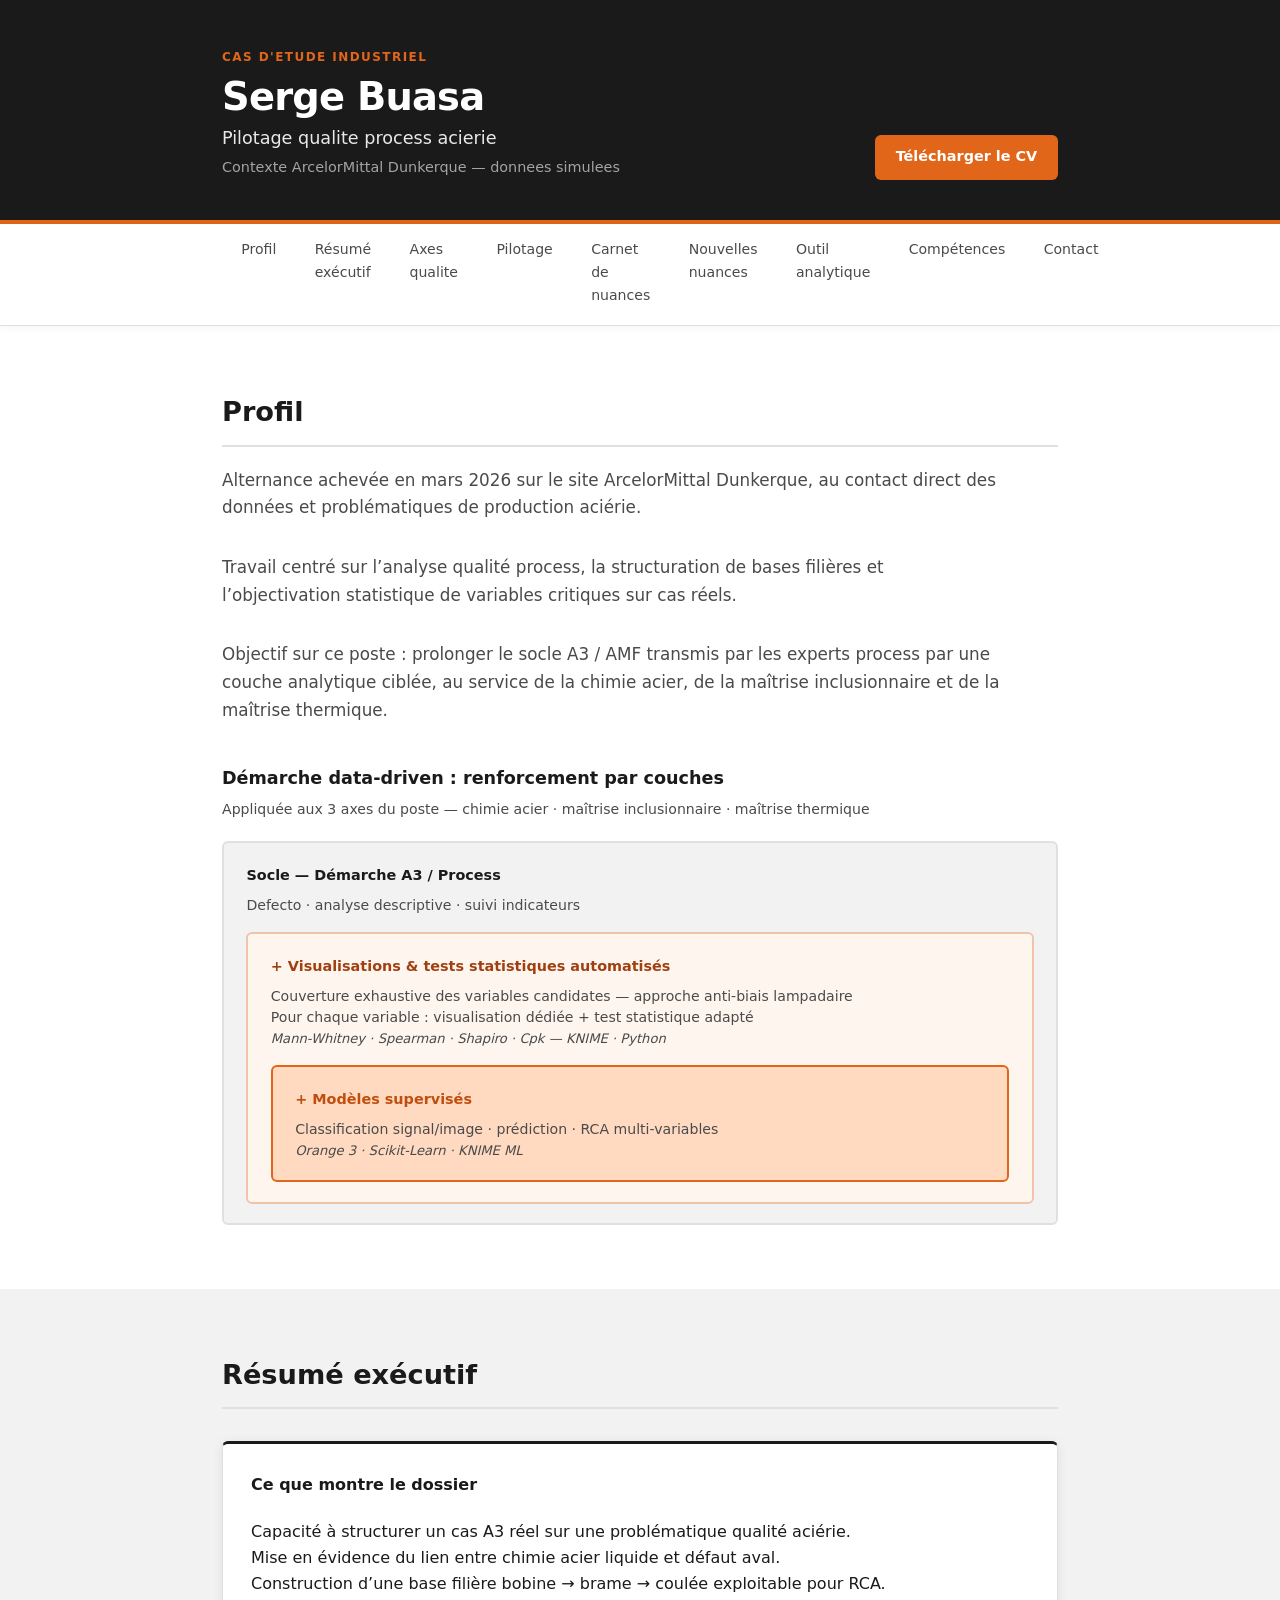
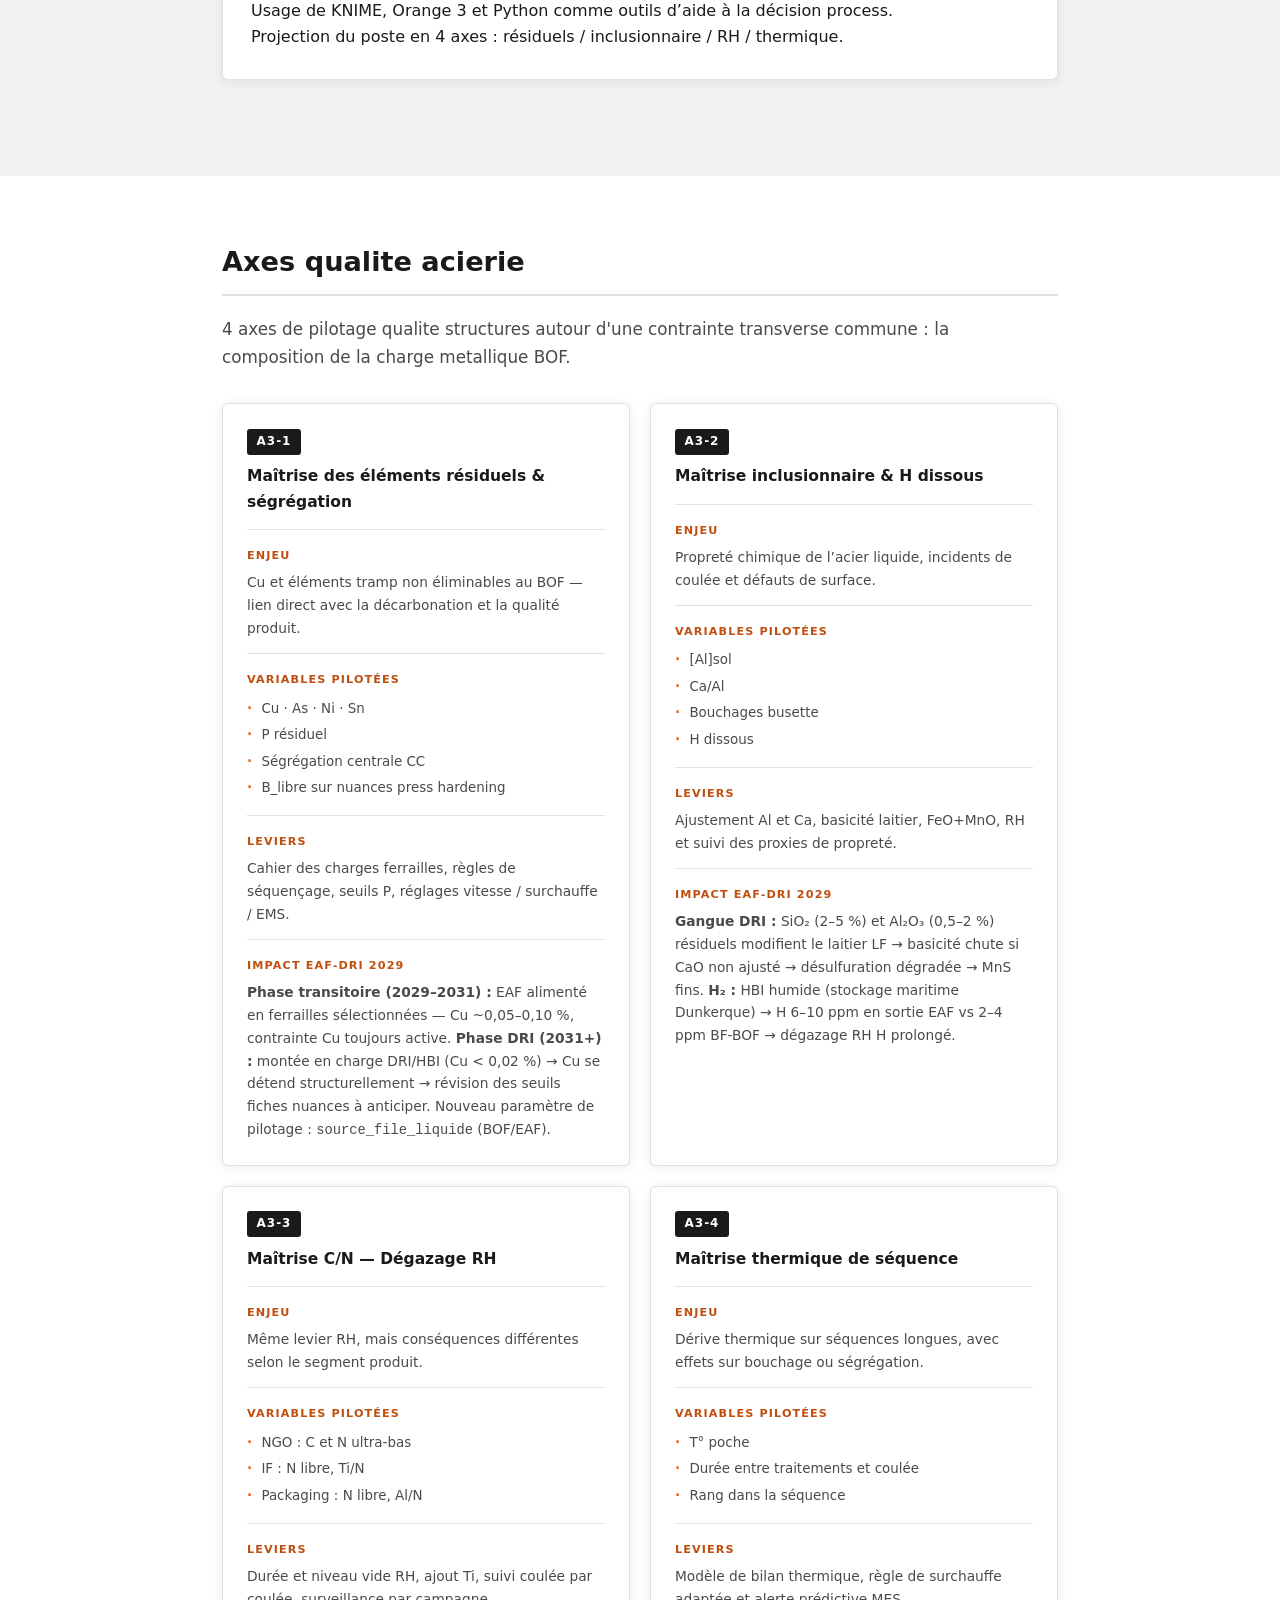
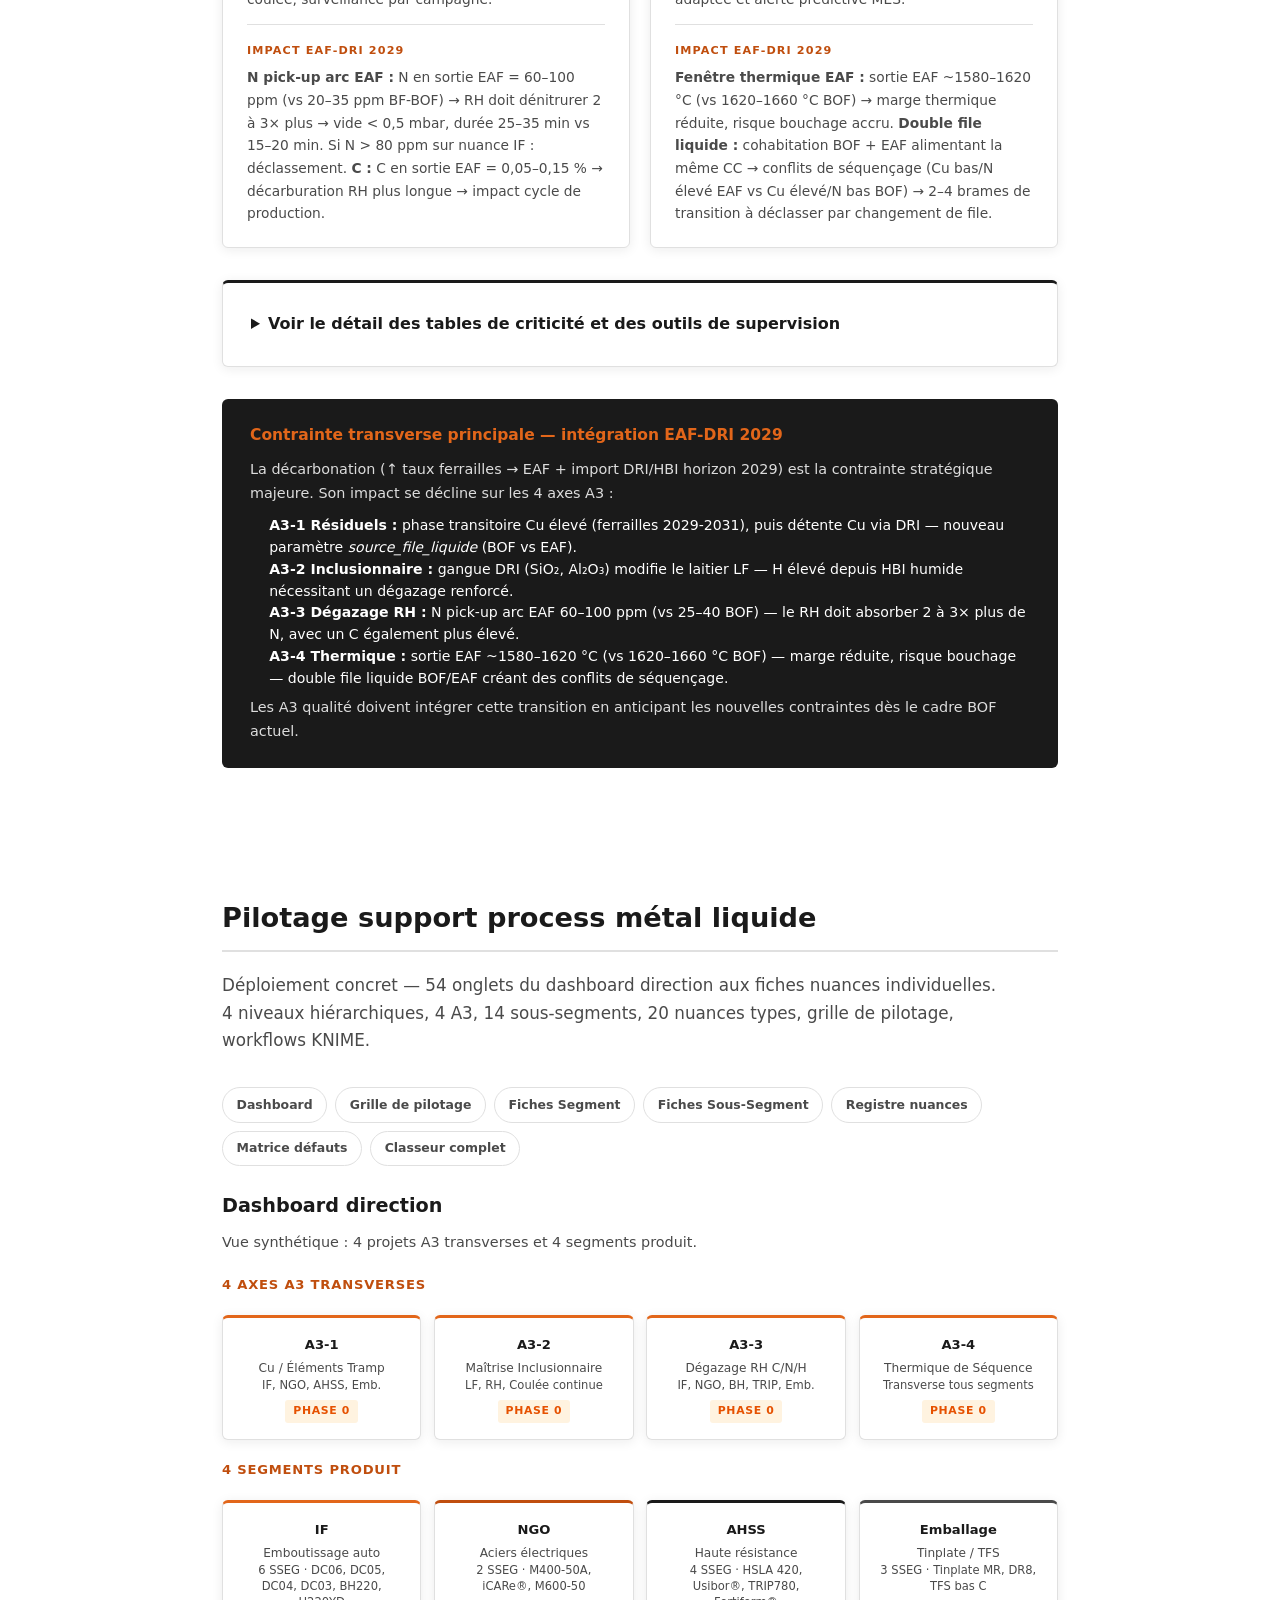
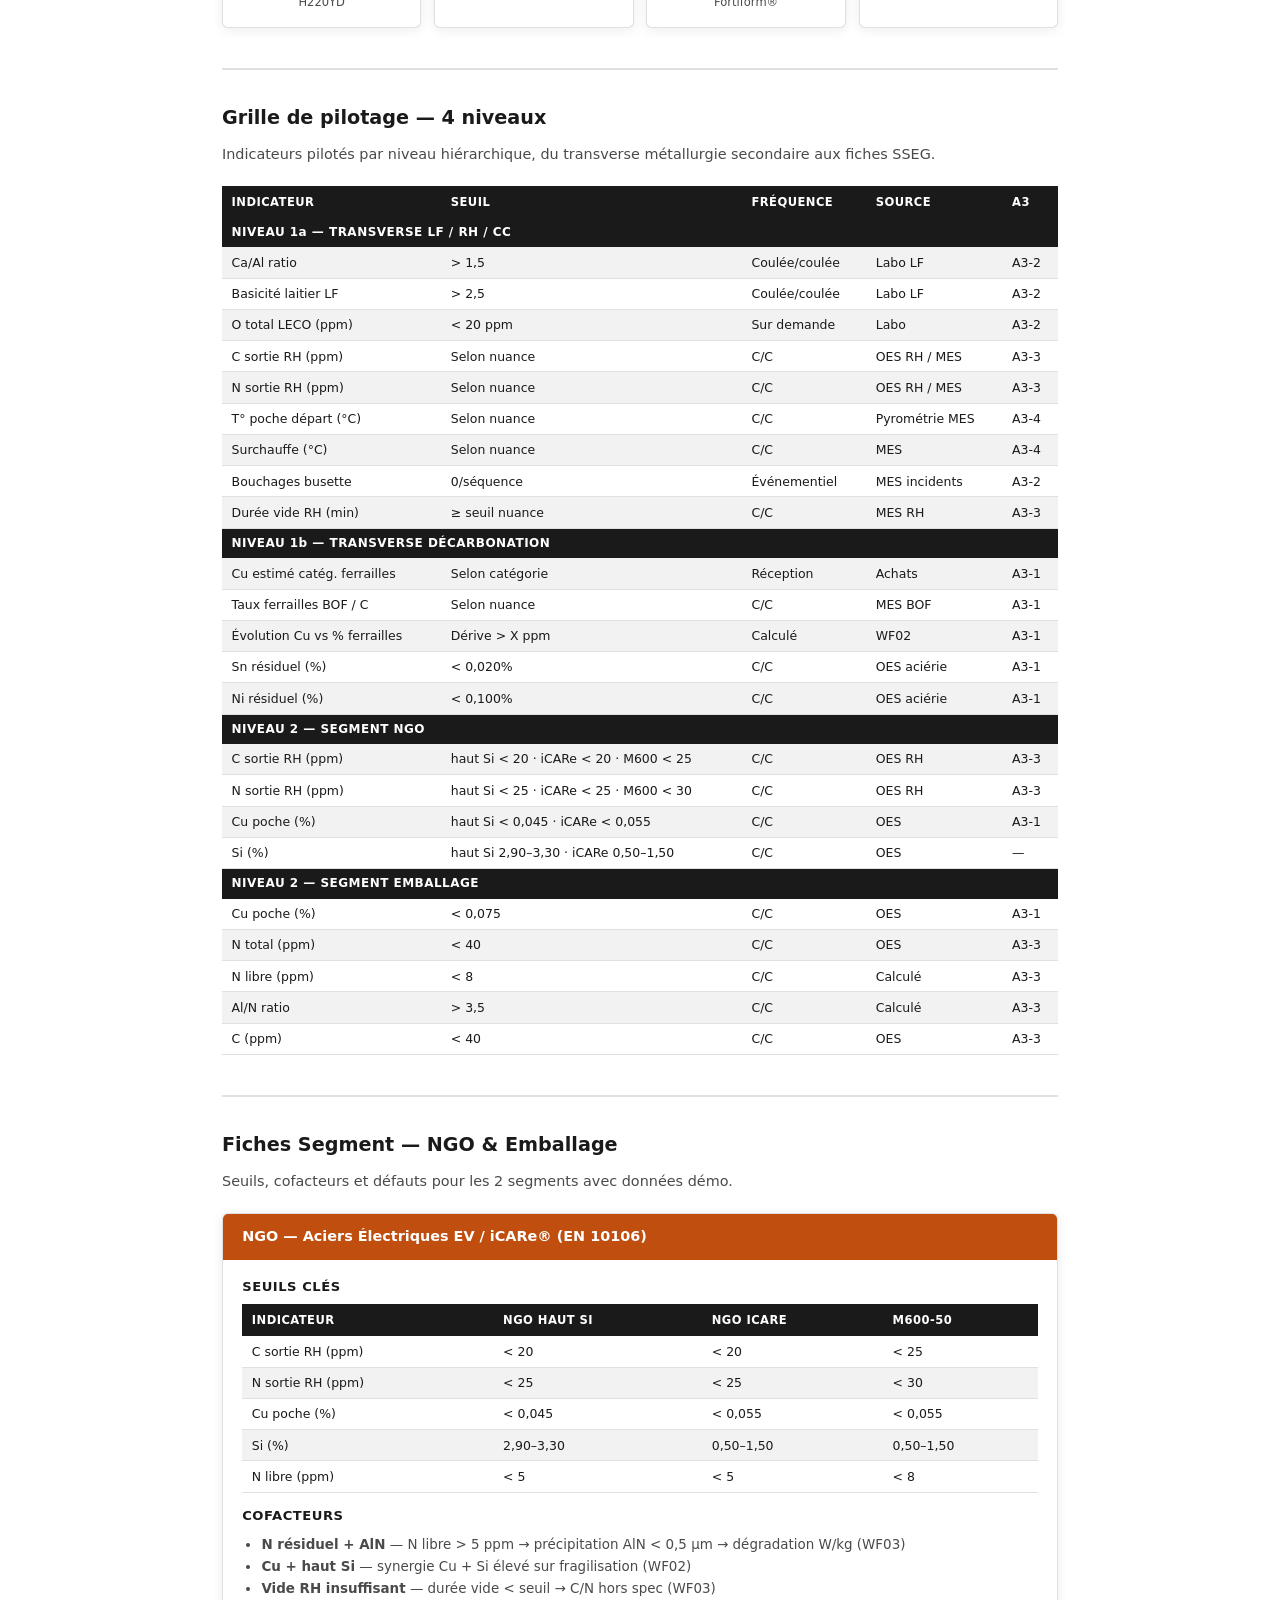
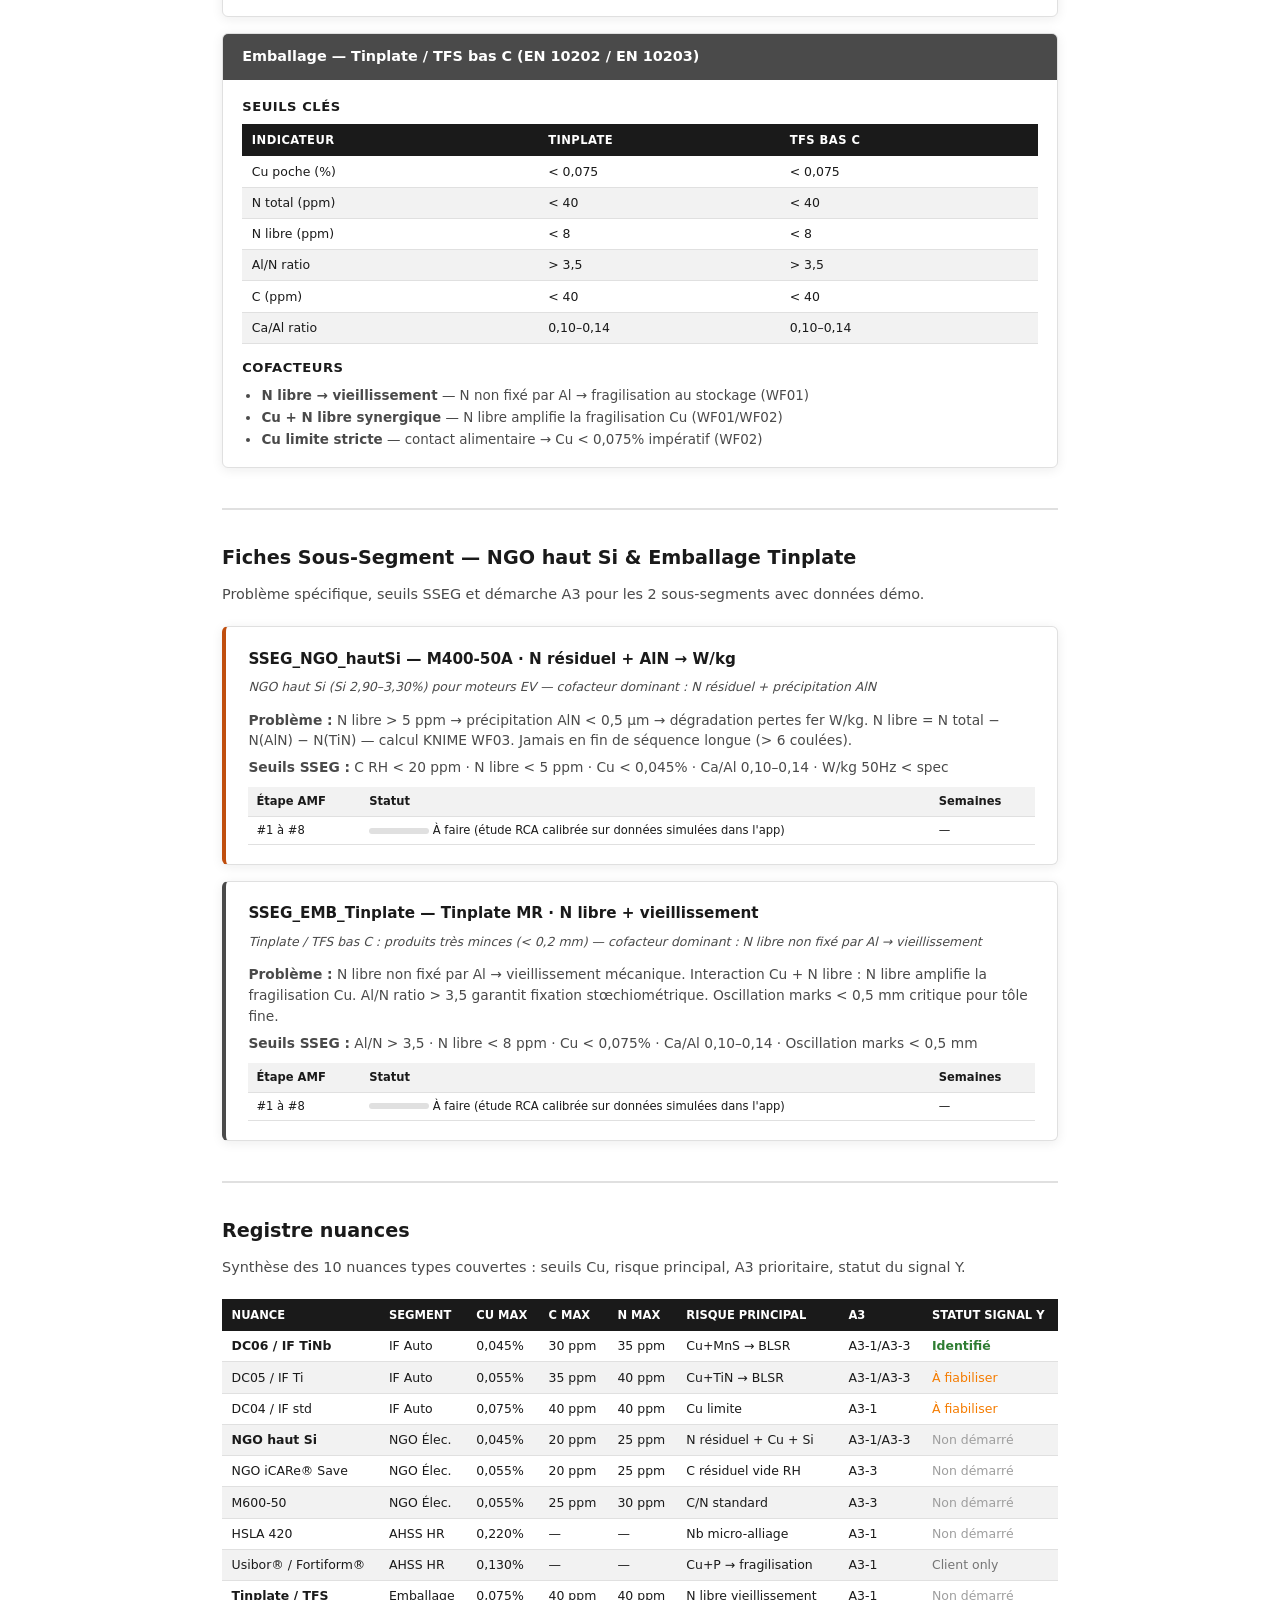
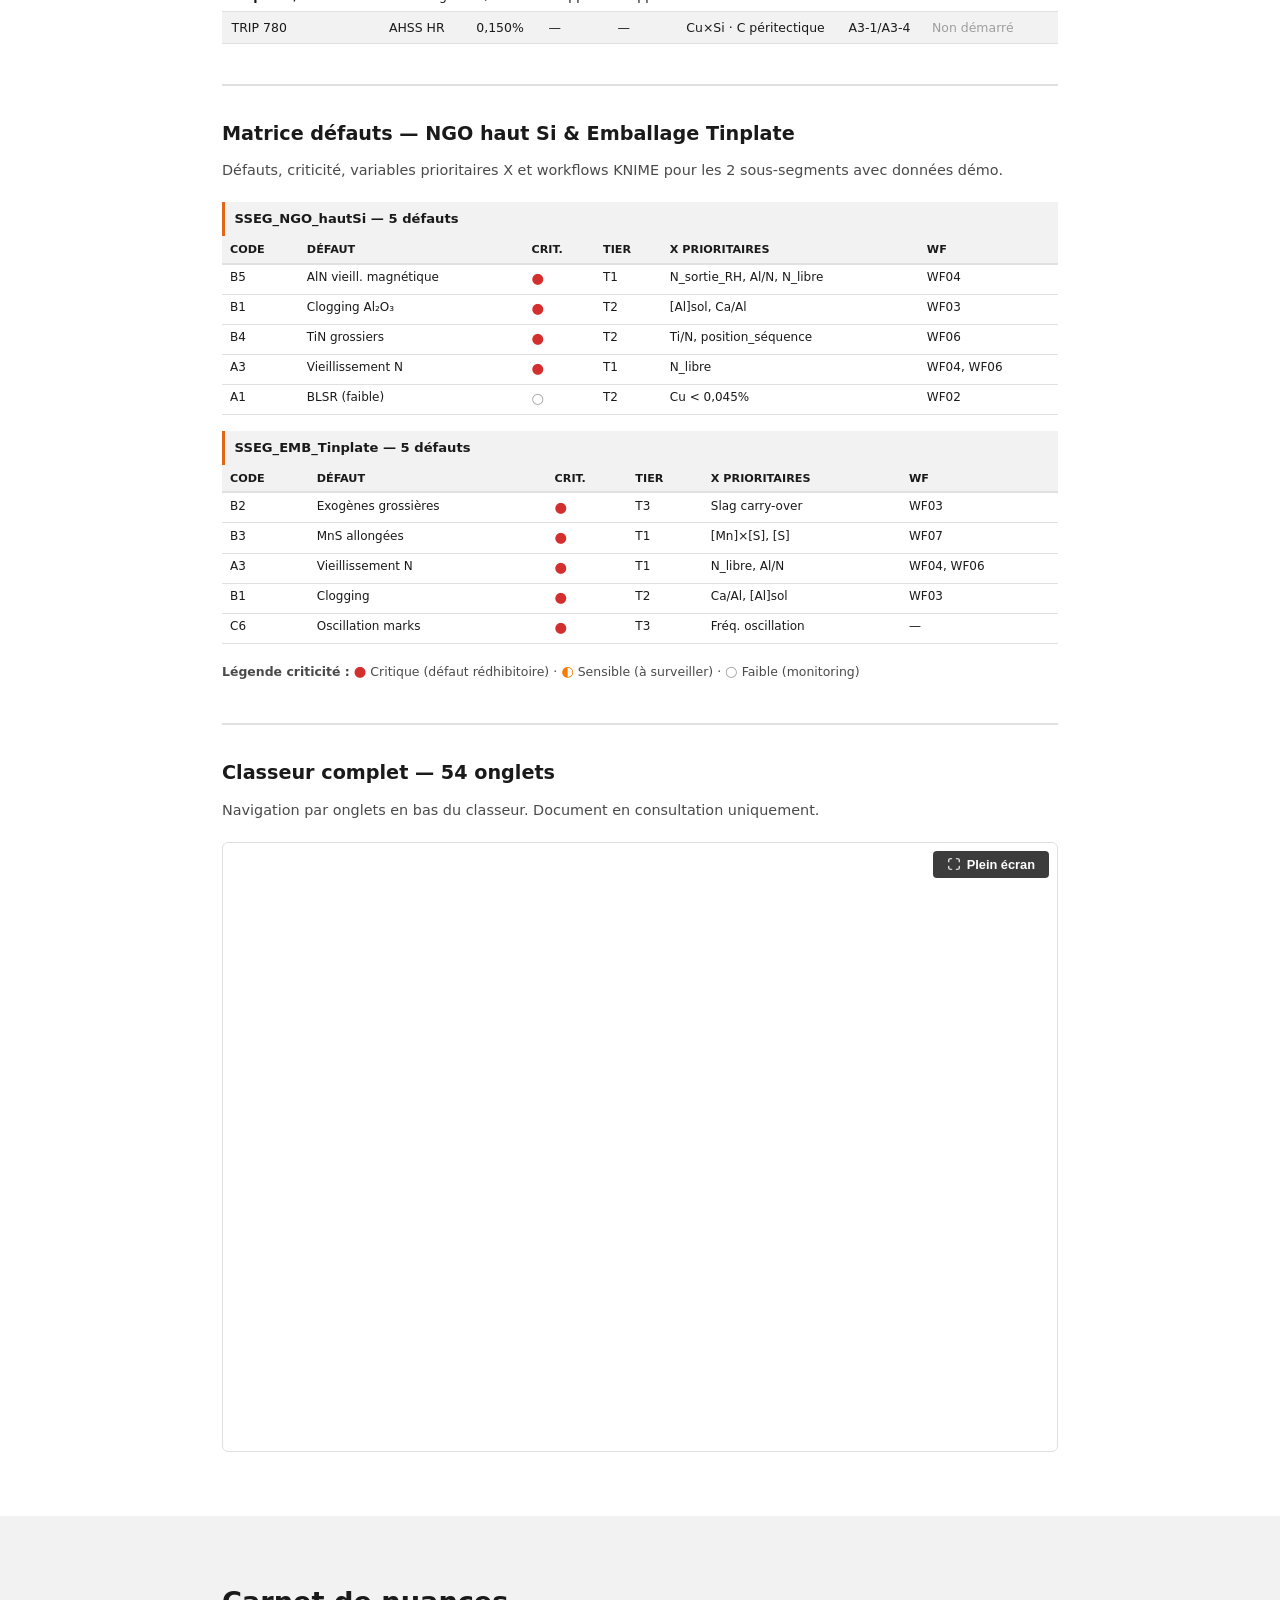
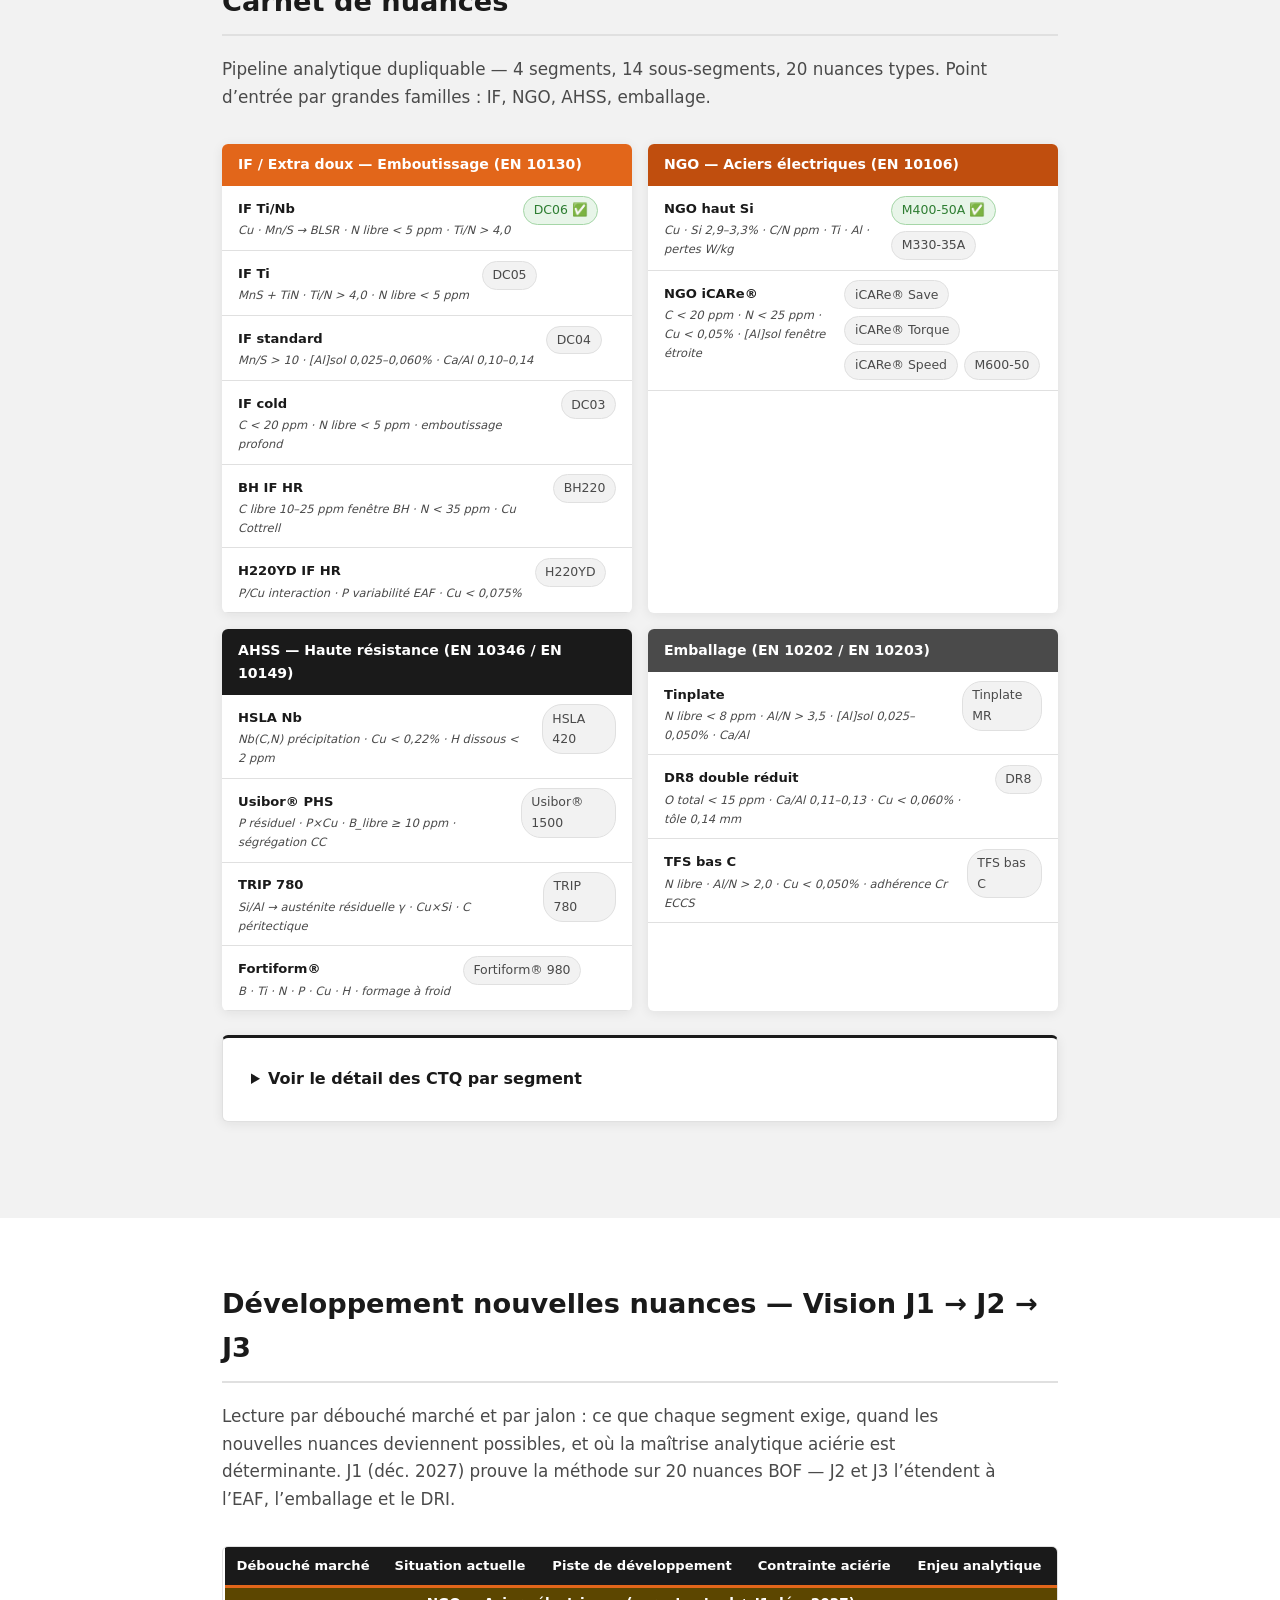
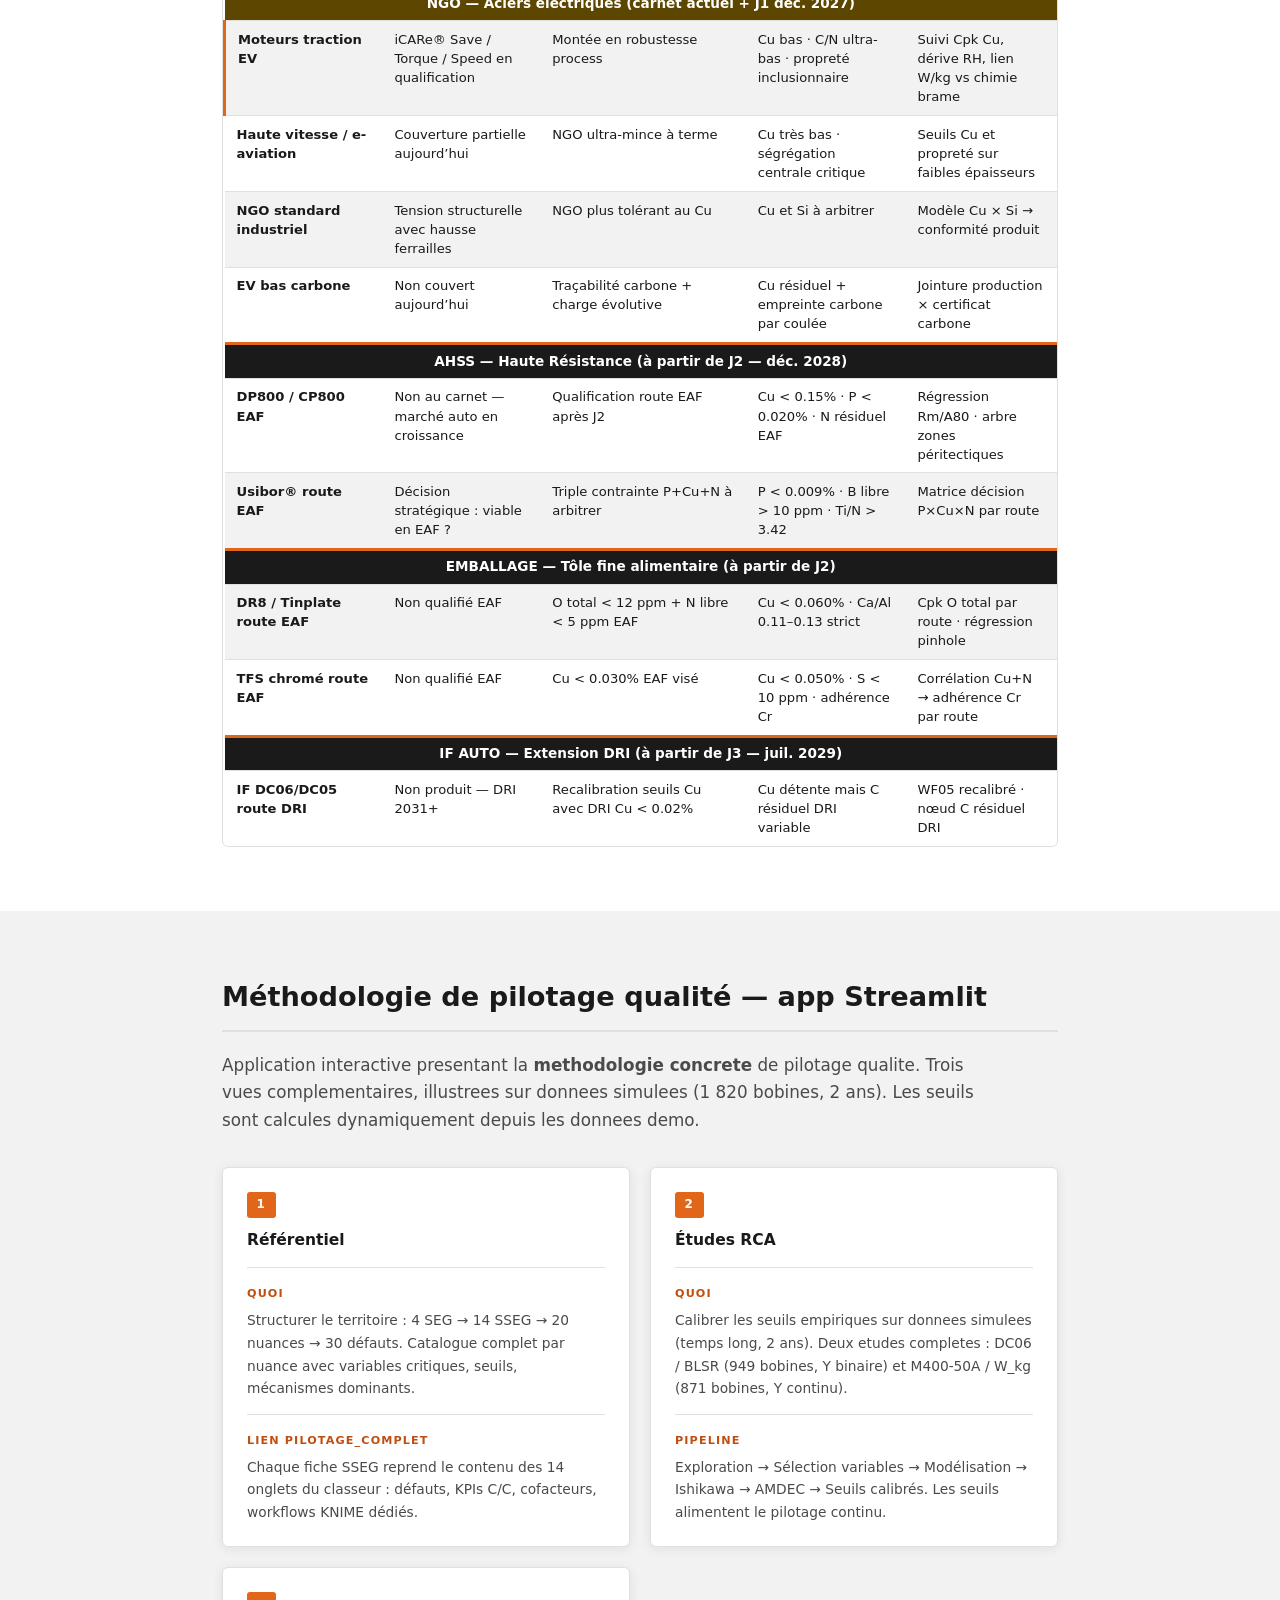
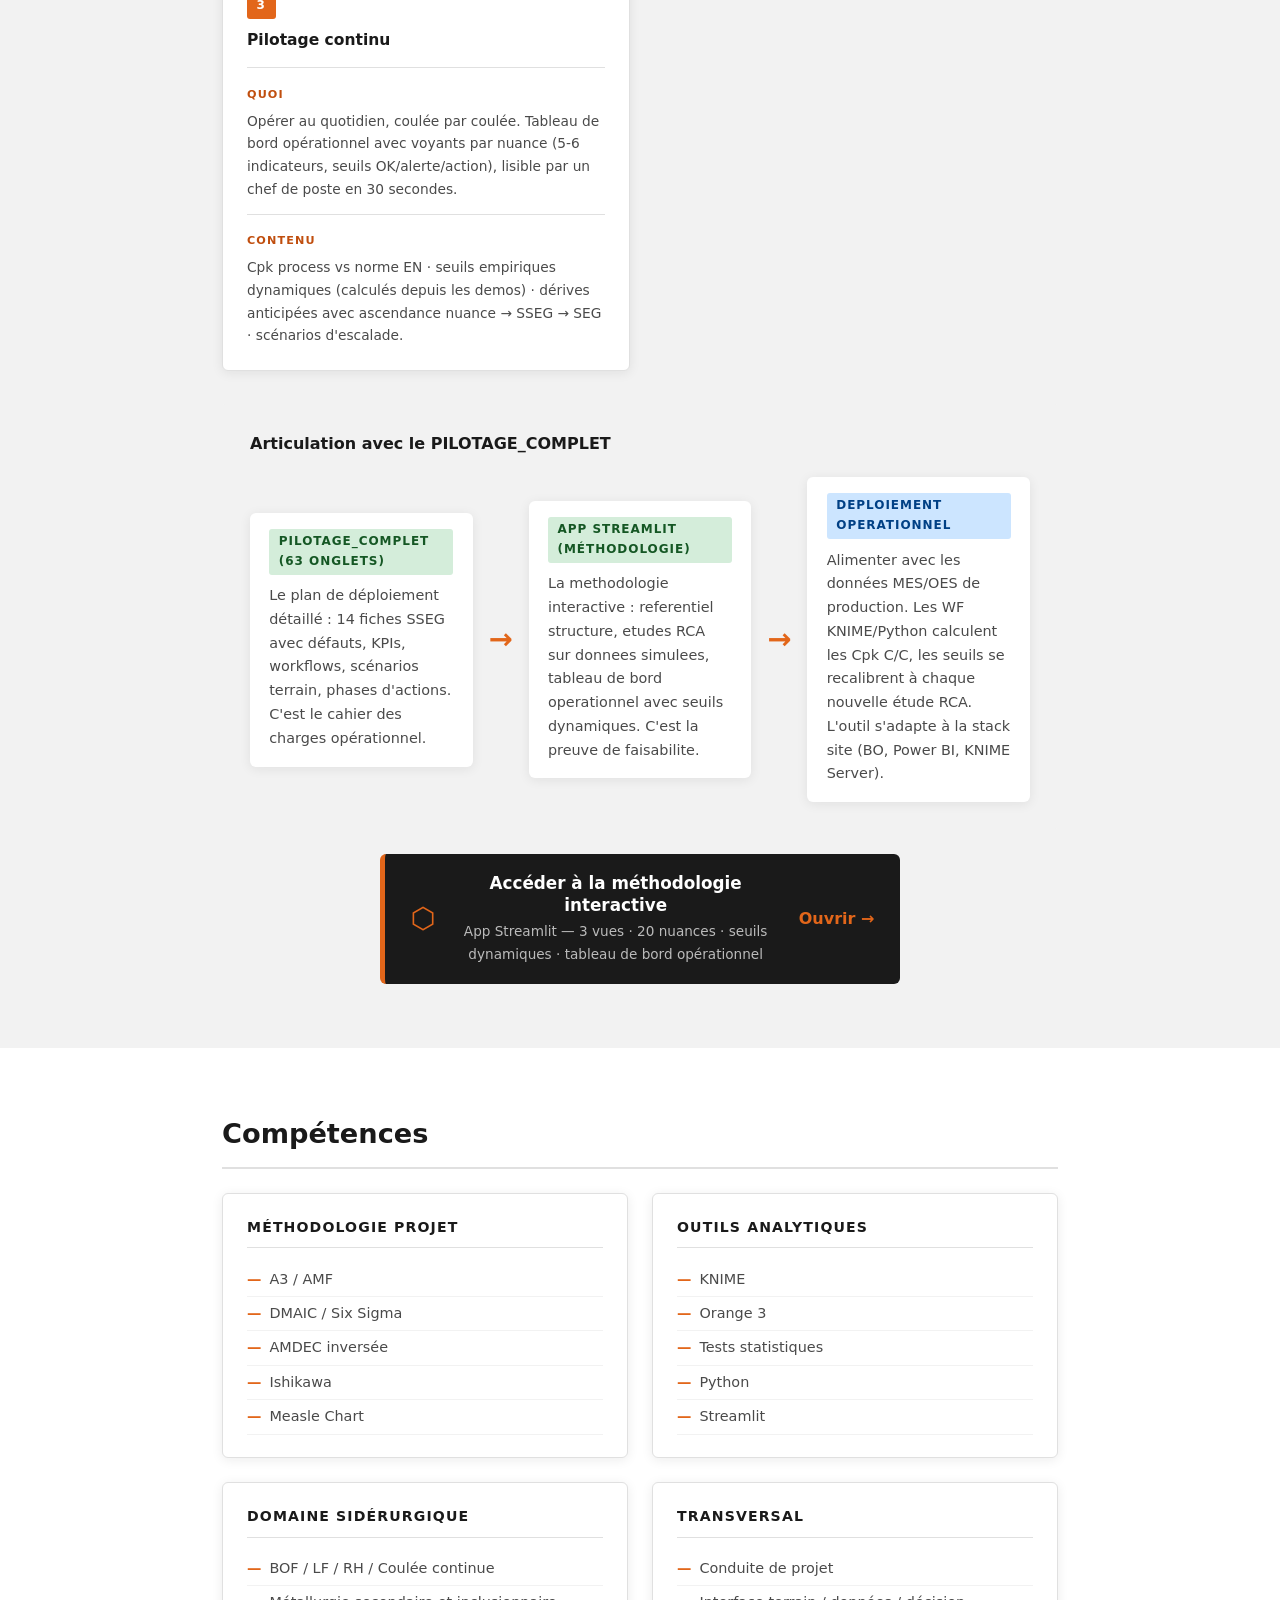
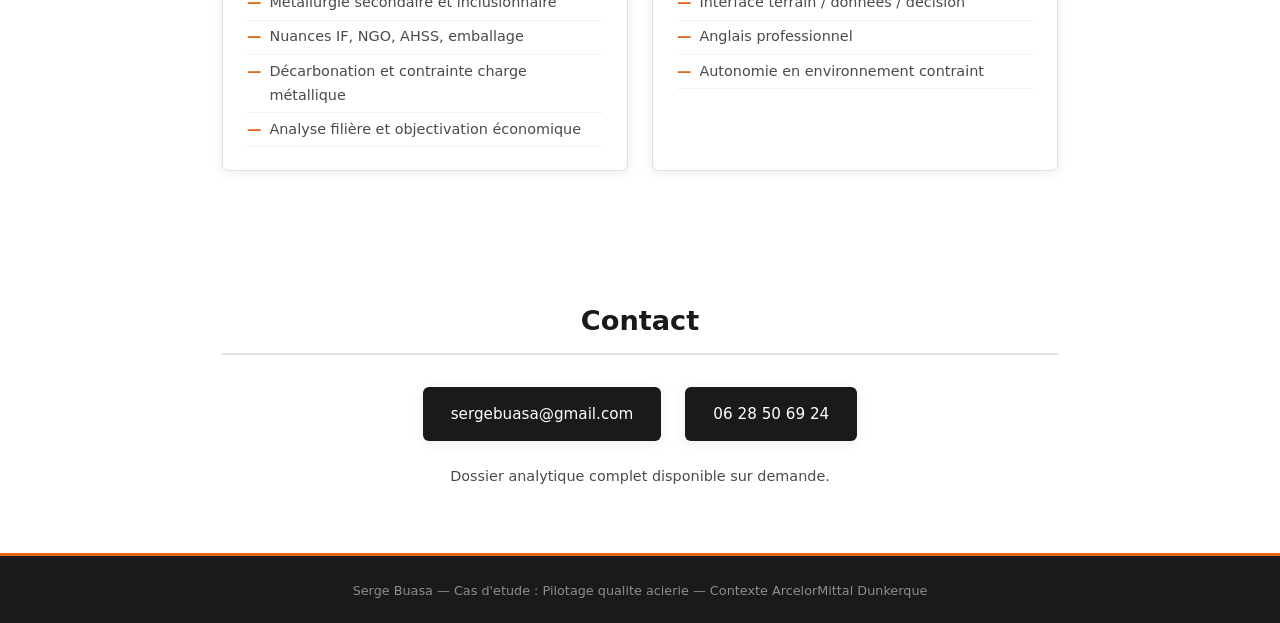
==== commit dd8db063: "Suppression section cas-etude confidentielle du repo public Copie conservee dans le backup prive.  C" ====
--- a/index.html
+++ b/index.html
@@ -27,7 +27,6 @@
     <ul>
       <li><a href="#profil">Profil</a></li>
       <li><a href="#resume">Résumé exécutif</a></li>
-      <!-- <li><a href="#cas-etude">Cas d'étude</a></li> -->
       <li><a href="#vision">Axes qualite</a></li>
       <li><a href="#pilotage">Pilotage</a></li>
       <li><a href="#carnet">Carnet de nuances</a></li>
@@ -96,173 +95,8 @@
       </div>
     </section>
 
-    <section id="cas-etude" class="section-alt" style="display:none;">
-      <div class="section-inner">
-        <h2>Cas d'étude — Défaut BLSR sur nuance IF TiNb</h2>
-        <p class="lead">Travail réalisé pendant l'alternance sur la filière complète — aciérie et laminage à chaud (Dunkerque), laminage à froid (Mardyck), galvanisation (Montataire).</p>
-
-        <div class="pipeline">
-          <div class="pipeline-step">
-            <div class="step-number">1</div>
-            <div class="step-content">
-              <h3>A3 — Contexte & Protect</h3>
-              <p><strong>Réalisé</strong> — synthèse defecto et indicateurs clés sur nuance IF Ti/Nb : taux d'occurrence BLSR, impact économique filière, cadrage du périmètre.</p>
-              <p><strong>Réalisé</strong> — objectivation du besoin de containment via surlargeur et analyse économique filière.</p>
-              <p class="step-output">Sortie : containment actif · taux BLSR quantifié · premières pistes chimie issues du terrain et du kick-off.</p>
-            </div>
-          </div>
-
-          <div class="pipeline-arrow">↓</div>
-
-          <div class="pipeline-step">
-            <div class="step-number">2</div>
-            <div class="step-content">
-              <h3>Agrégation filière — ingénierie des données</h3>
-              <p><strong>Réalisé</strong> — lien établi : <strong>Bobine → Brame → Coulée aciérie → Composition chimique + paramètres process</strong>.</p>
-              <p class="step-output">Sortie : base filière consolidée, exploitable pour la RCA.</p>
-            </div>
-          </div>
-
-          <div class="pipeline-arrow">↓</div>
-
-          <div class="pipeline-step">
-            <div class="step-number">3</div>
-            <div class="step-content">
-              <h3>Qualification du signal qualité — Orange 3</h3>
-              <p><strong>Réalisé</strong> — clustering non supervisé sur images de surface, validation des clusters avec l'expert qualité terrain, construction d'un signal Y fiabilisé.</p>
-              <p class="step-output">Sortie : signal binaire <strong>OK / NOK</strong> par brame — base prête pour la RCA.</p>
-            </div>
-          </div>
-
-          <div class="pipeline-arrow">↓</div>
-
-          <div class="pipeline-step">
-            <div class="step-number">4</div>
-            <div class="step-content">
-              <h3>Analyse exploratoire RCA — KNIME</h3>
-              <p><strong>Réalisé</strong> — tests statistiques adaptés au type de variable :</p>
-              <ul>
-                <li>Cu (continu) vs BLSR (binaire) → <strong>Mann-Whitney</strong></li>
-                <li>Rapport Mn/S (continu) vs BLSR (binaire) → <strong>Mann-Whitney</strong></li>
-                <li>Taux ferrailles vs Cu → <strong>Spearman</strong></li>
-              </ul>
-              <p class="step-output">Signal identifié : <strong>[Cu] plus élevé dans la population BLSR</strong>. Rapport Mn/S défavorable associé à l'occurrence BLSR.</p>
-            </div>
-          </div>
-        </div>
-
-        <div class="result-box">
-          <h3>Pistes de root causes</h3>
-          <div class="mechanism-grid">
-            <div class="mechanism-item">
-              <h4>Signal Cu — hypothèse d’embrittlement</h4>
-              <p><strong>Signal identifié</strong> — [Cu] plus élevé dans la population BLSR.</p>
-              <p><strong>Hypothèse à valider</strong> — enrichissement Cu en surface lors du réchauffage brame, cohérent avec la littérature sur la fragilisation de peau.</p>
-            </div>
-            <div class="mechanism-item">
-              <h4>Signal Mn/S — hypothèse FeS</h4>
-              <p><strong>Signal identifié</strong> — rapport Mn/S significatif.</p>
-              <p><strong>Hypothèse à valider</strong> — Mn/S trop faible, favorisant FeS aux joints de grains puis fragilisation révélée au R2.</p>
-            </div>
-            <div class="mechanism-item mechanism-full">
-              <h4>Synergie Cu × FeS</h4>
-              <p><strong>Prolongement</strong> — verifier si l’accumulation sequentielle des deux mecanismes fait franchir un seuil de non-qualite, et orienter les leviers acierie associes.</p>
-            </div>
-          </div>
-        </div>
-
-        <details class="result-box">
-          <summary><strong>Voir le détail technique des hypothèses physiques et thermodynamiques</strong></summary>
-          <div style="margin-top:1rem;">
-            <p><strong>Hypothèse Cu</strong> — ↑ ferrailles → ↑ Cu résiduel → enrichissement Cu à l'interface oxyde / métal lors du réchauffage brame → fragilisation de surface.</p>
-            <p><strong>Hypothèse Mn/S</strong> — si Mn/S trop faible, le soufre ne trouve pas assez de manganèse et peut favoriser FeS aux joints de grains, avec une fenêtre thermique critique autour de 988°C.</p>
-            <p><strong>Adresse process</strong> — la variable teta_surface_r2 mérite validation en Phase 0 comme variable de surveillance du risque, sans en faire à ce stade un levier principal.</p>
-          </div>
-        </details>
-
-        <details class="ishikawa-box">
-          <summary><strong>Voir l'Ishikawa — Pistes de root causes BLSR (6M)</strong></summary>
-          <div style="margin-top:1rem;">
-            <p class="ishikawa-subtitle">Structure orientée par les signaux statistiques, la synthèse des analyses defectologiques, les pistes terrain du process aciérie, du process TCC et de la qualité filière — à valider Phase 0</p>
-            <div class="ishikawa-grid">
-
-              <div class="ishi-card ishi-matiere">
-                <div class="ishi-header">Matière</div>
-                <ul>
-                  <li><strong>↑ Cu résiduel</strong> — ferrailles → enrichissement surface brame au four → LME · <em>Levier : cahier des charges Cu par nuance</em></li>
-                  <li><strong>Mn/S défavorable</strong> — S élevé relatif à Mn → FeS aux joints de grains ~988°C · <em>Levier : seuil Mn/S minimum par nuance</em></li>
-                  <li><strong>Éléments tramp As, Ni, Sn</strong> — cofacteurs fragilisation intergranulaire à quantifier · <em>Levier : seuil Cu_eq_DK = Cu + 2×As + Ni/3</em></li>
-                </ul>
-              </div>
-
-              <div class="ishi-card ishi-milieu">
-                <div class="ishi-header">Milieu</div>
-                <ul>
-                  <li><strong>Décarbonation structurelle</strong> — ↑ taux ferrailles → ↑ Cu résiduel non éliminable par BOF · <em>Levier : DRI H₂ long terme — actions court terme dans la contrainte</em></li>
-                  <li><strong>Variabilité fournisseurs ferrailles</strong> — hétérogénéité composition selon origine · <em>Levier : traçabilité et tri par qualité Cu</em></li>
-                </ul>
-              </div>
-
-              <div class="ishi-card ishi-methode">
-                <div class="ishi-header">Méthode</div>
-                <ul>
-                  <li><strong>Ordre nuances en séquence</strong> — IF Ti/Nb en début de séquence limite l'exposition au Cu accumulé · <em>Levier : règle de séquençage par segment</em></li>
-                  <li><strong>Rang séquence × Cu</strong> — accumulation Cu en fin de séquence longue → brames fin de séquence plus à risque · <em>Levier : longueur max séquence selon [Cu] mesuré · alerte MES en fin de séquence longue</em></li>
-                  <li><strong>Nettoyage poche</strong> — le nettoyage remet le compteur Cu à zéro · <em>Levier : variable nb_coulees_depuis_nettoyage → proxy accumulation Cu réel</em></li>
-                  <li><strong>Cahier des charges ferrailles</strong> — absence de spécification Cu par nuance · <em>Levier : seuils différenciés IF / AHSS / NGO</em></li>
-                </ul>
-              </div>
-
-              <div class="ishi-card ishi-machine">
-                <div class="ishi-header">Machine</div>
-                <ul>
-                  <li><strong>teta_surface_r2</strong> — T° bord brame au R2 &lt; 988°C → FeS précipité aux joints de grains → fragilisation révélée au cisaillement · <em>Usage : variable de surveillance du risque BLSR — les leviers réels sont chimiques (Mn/S, Cu)</em></li>
-                  <li><strong>Delta vitesse coulée</strong> — instabilité vitesse → hétérogénéité solidification · <em>Levier : consigne stabilité vitesse</em></li>
-                  <li><strong>File × chariot porte-répartiteur</strong> — hétérogénéité spatiale coulée · <em>Levier : cartographie risque BLSR par machine_id · alerte MES si machine_id à risque élevé</em></li>
-                  <li><strong>Usure cylindres R2 TCC</strong> — usure différentielle → pression asymétrique en rive · <em>Levier : analyse taux BLSR par montage cylindres R2</em></li>
-                </ul>
-              </div>
-
-              <div class="ishi-card ishi-mo">
-                <div class="ishi-header">Main d'œuvre</div>
-                <ul>
-                  <li><strong>Pilotage thermique four</strong> — dérive profil four → teta_surface_r2 dégradé · <em>Usage : alerte comme signal précurseur — déclenche vérification chimie aciérie</em></li>
-                  <li><strong>Détection dérive Cu</strong> — absence de suivi Cu coulée par coulée en production · <em>Levier : tableau de bord Cu séquence J0</em></li>
-                </ul>
-              </div>
-
-              <div class="ishi-card ishi-mesure">
-                <div class="ishi-header">Mesure</div>
-                <ul>
-                  <li><strong>Signal defecto BLSR</strong> — fiabilité et couverture bobines · <em>Levier : pipeline Orange 3 automatisé</em></li>
-                  <li><strong>Délai retour info aciérie</strong> — défaut détecté en galva (Montataire), cause en aciérie (Dunkerque) → latence J+30 · <em>Levier : jointure filière J+1</em></li>
-                  <li><strong>temp_poche manquante</strong> — variable thermique non jointurée au MES · <em>Levier : jointure no_coulée → MES aciérie</em></li>
-                  <li><strong>rang_sequence manquant</strong> — position coulée dans la séquence non stockée · <em>Levier : variable dérivée via date_deb_seq_real</em></li>
-                  <li><strong>nb_coulees_depuis_nettoyage manquant</strong> — historique nettoyage poche absent · <em>Levier : jointure planning maintenance MES</em></li>
-                  <li><strong>âge_repartiteur manquant</strong> — usure répartiteur par file×chariot non renseignée · <em>Levier : jointure planning maintenance CC</em></li>
-                </ul>
-              </div>
-
-            </div>
-          </div>
-        </details>
-
-        <div class="continuation-box">
-          <h3>Prolongements envisages</h3>
-          <div class="continuation-steps">
-            <div class="cont-step done">
-              <span class="cont-label">Réalisé en alternance</span>
-              <p>Signaux statistiques Cu + Mn/S identifiés. Base analytique construite. Hypothèses de root causes formulées.</p>
-            </div>
-            <div class="cont-arrow">→</div>
-            <div class="cont-step next">
-              <span class="cont-label">Prolongement</span>
-              <p>A3 complet : cible quantifiee → Ishikawa → priorisation → plan d’actions → suivi des resultats → standardisation et diffusion aux equipes.</p>
-            </div>
-          </div>
-        </div>
-      </div>
-    </section>
+    <!-- Section cas-etude supprimee — copie confidentielle dans candidature_arcelormittal/cas_etude_blsr_section_confidentielle.html -->
+    <!-- FIN CAS-ETUDE SUPPRIME -->
 
     <section id="vision">
       <div class="section-inner">
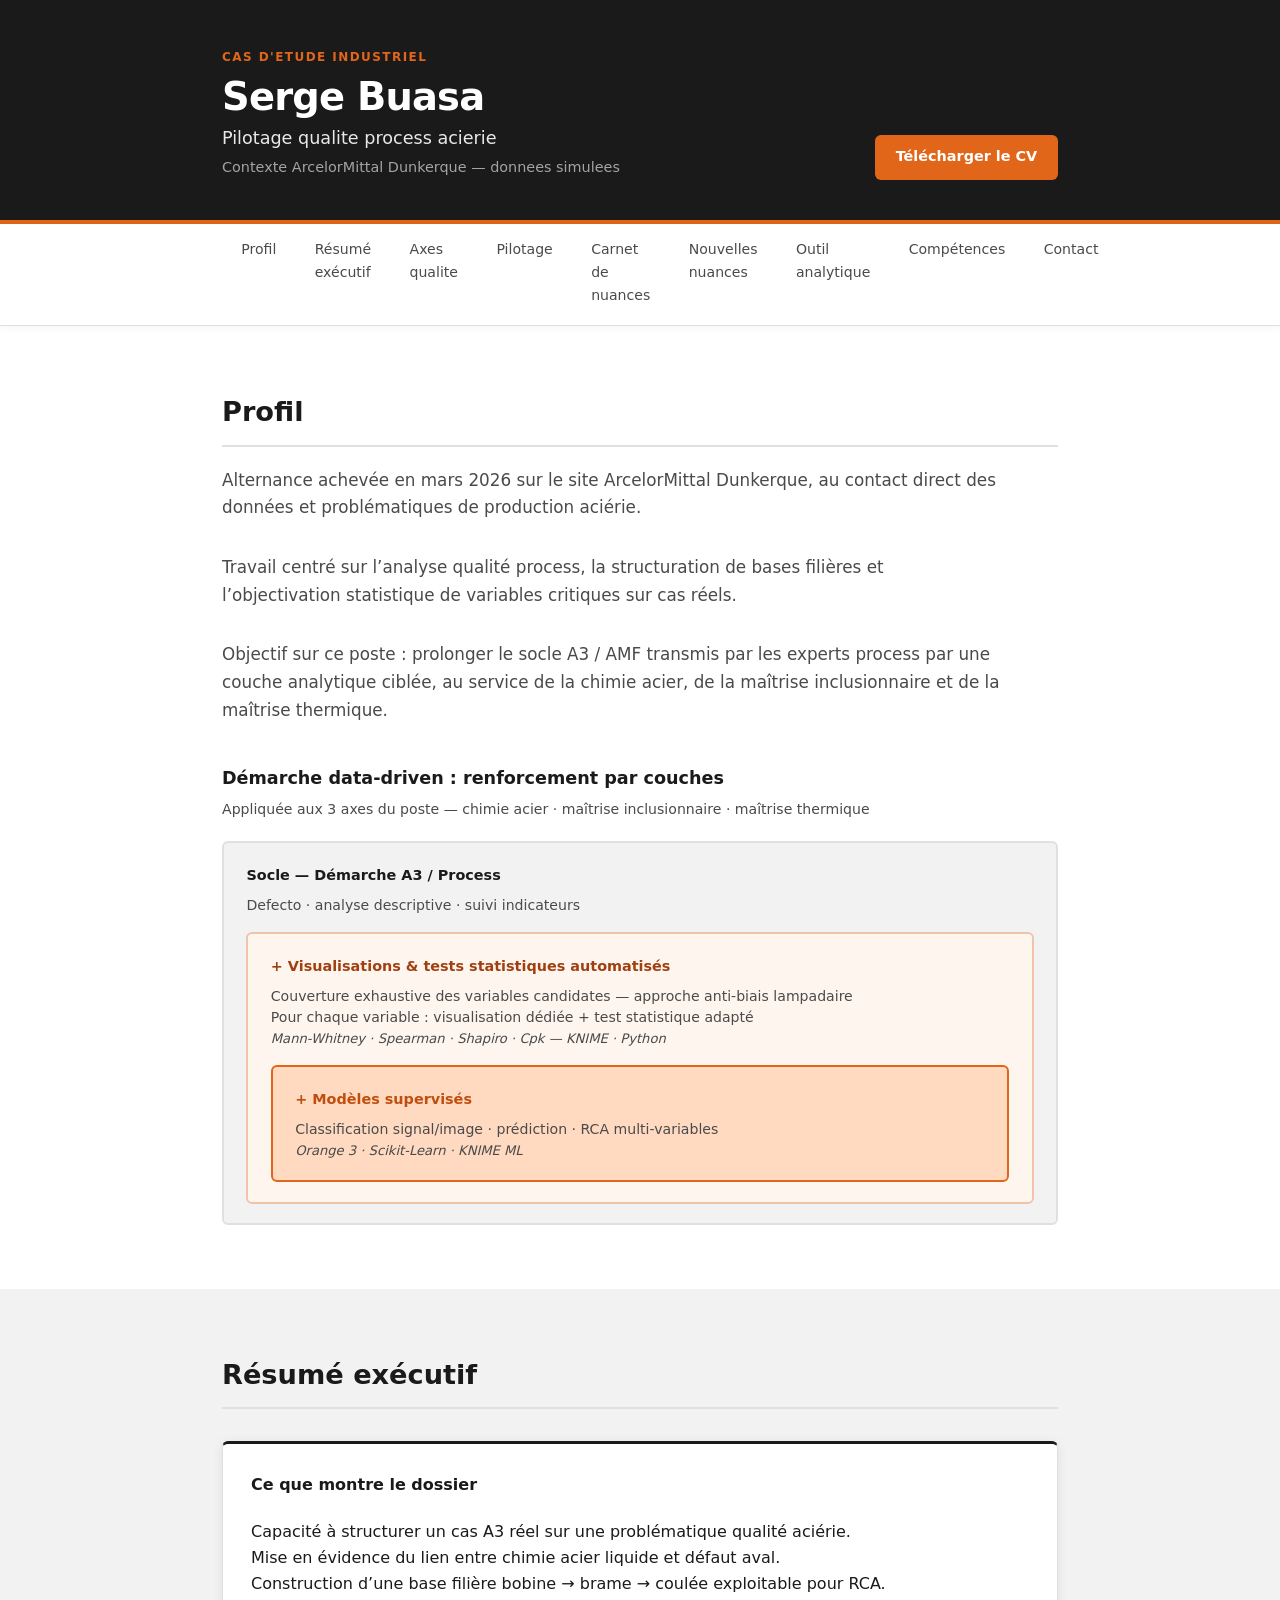
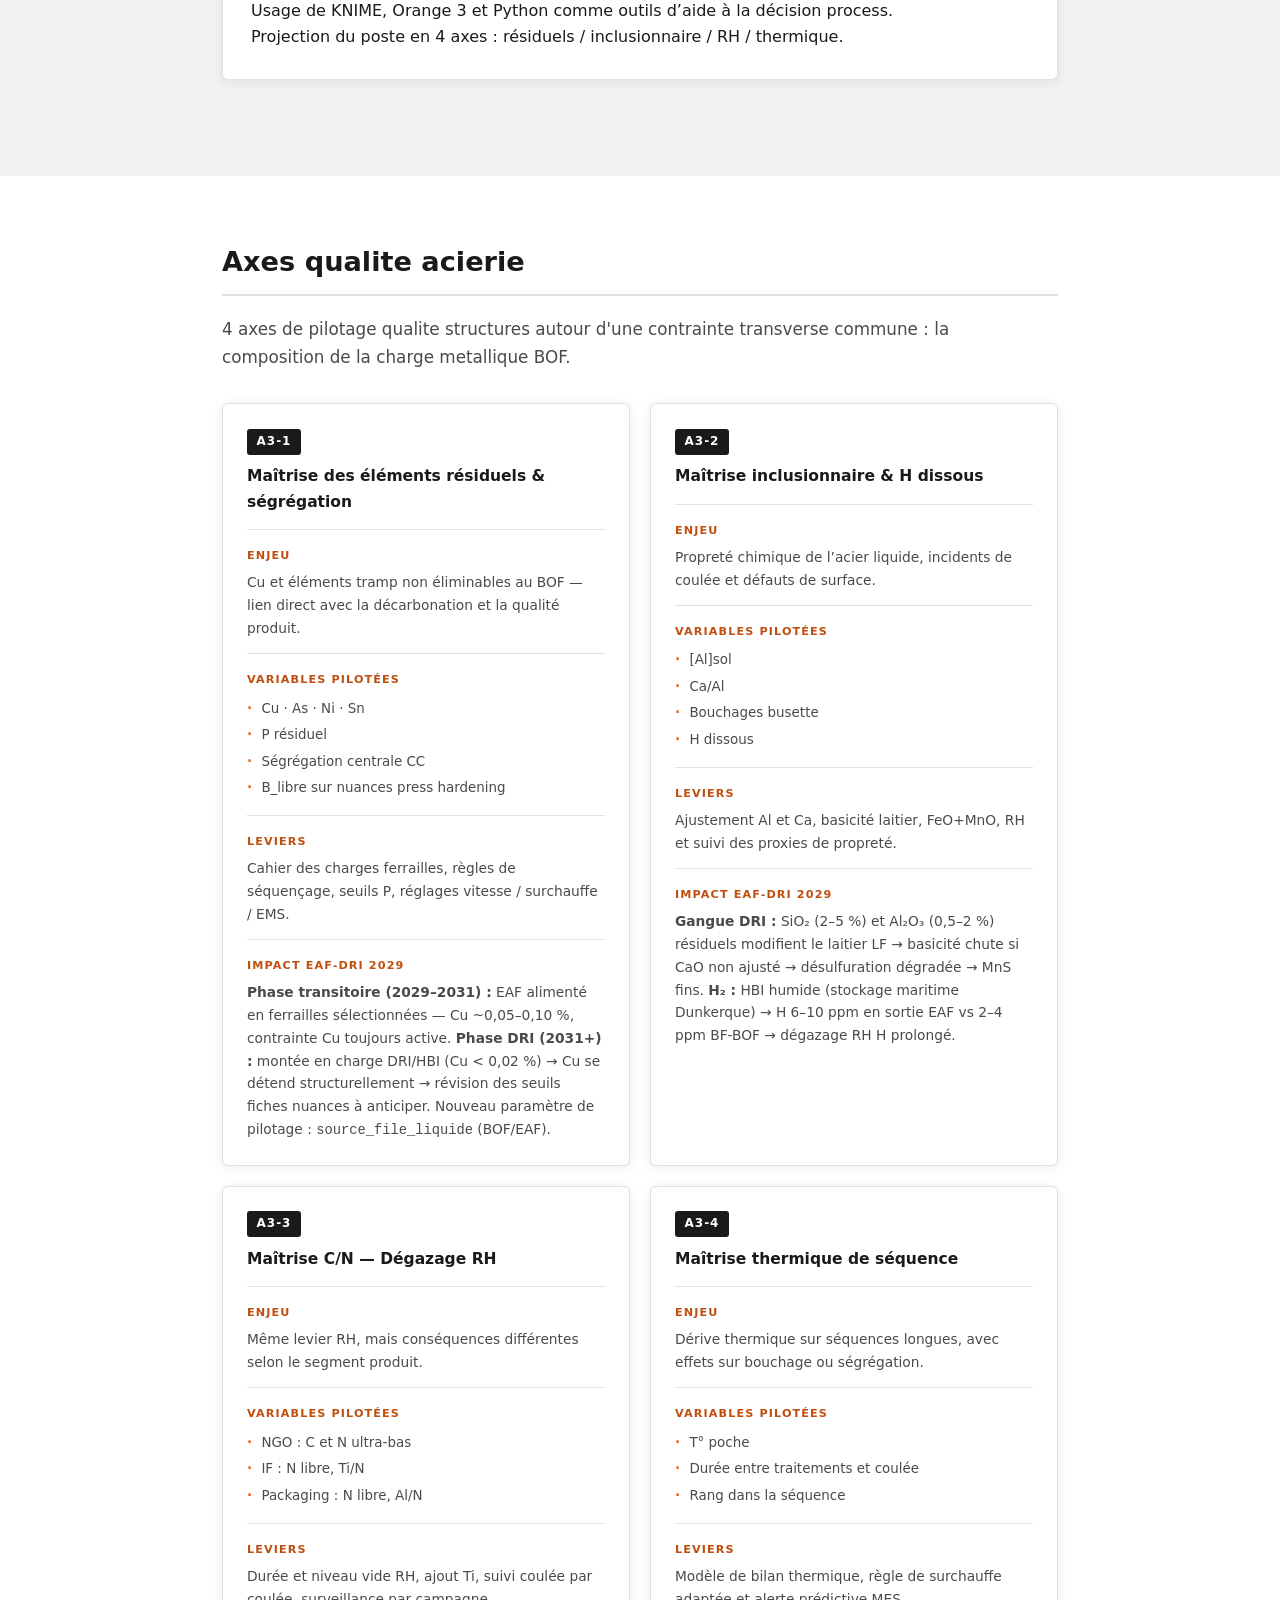
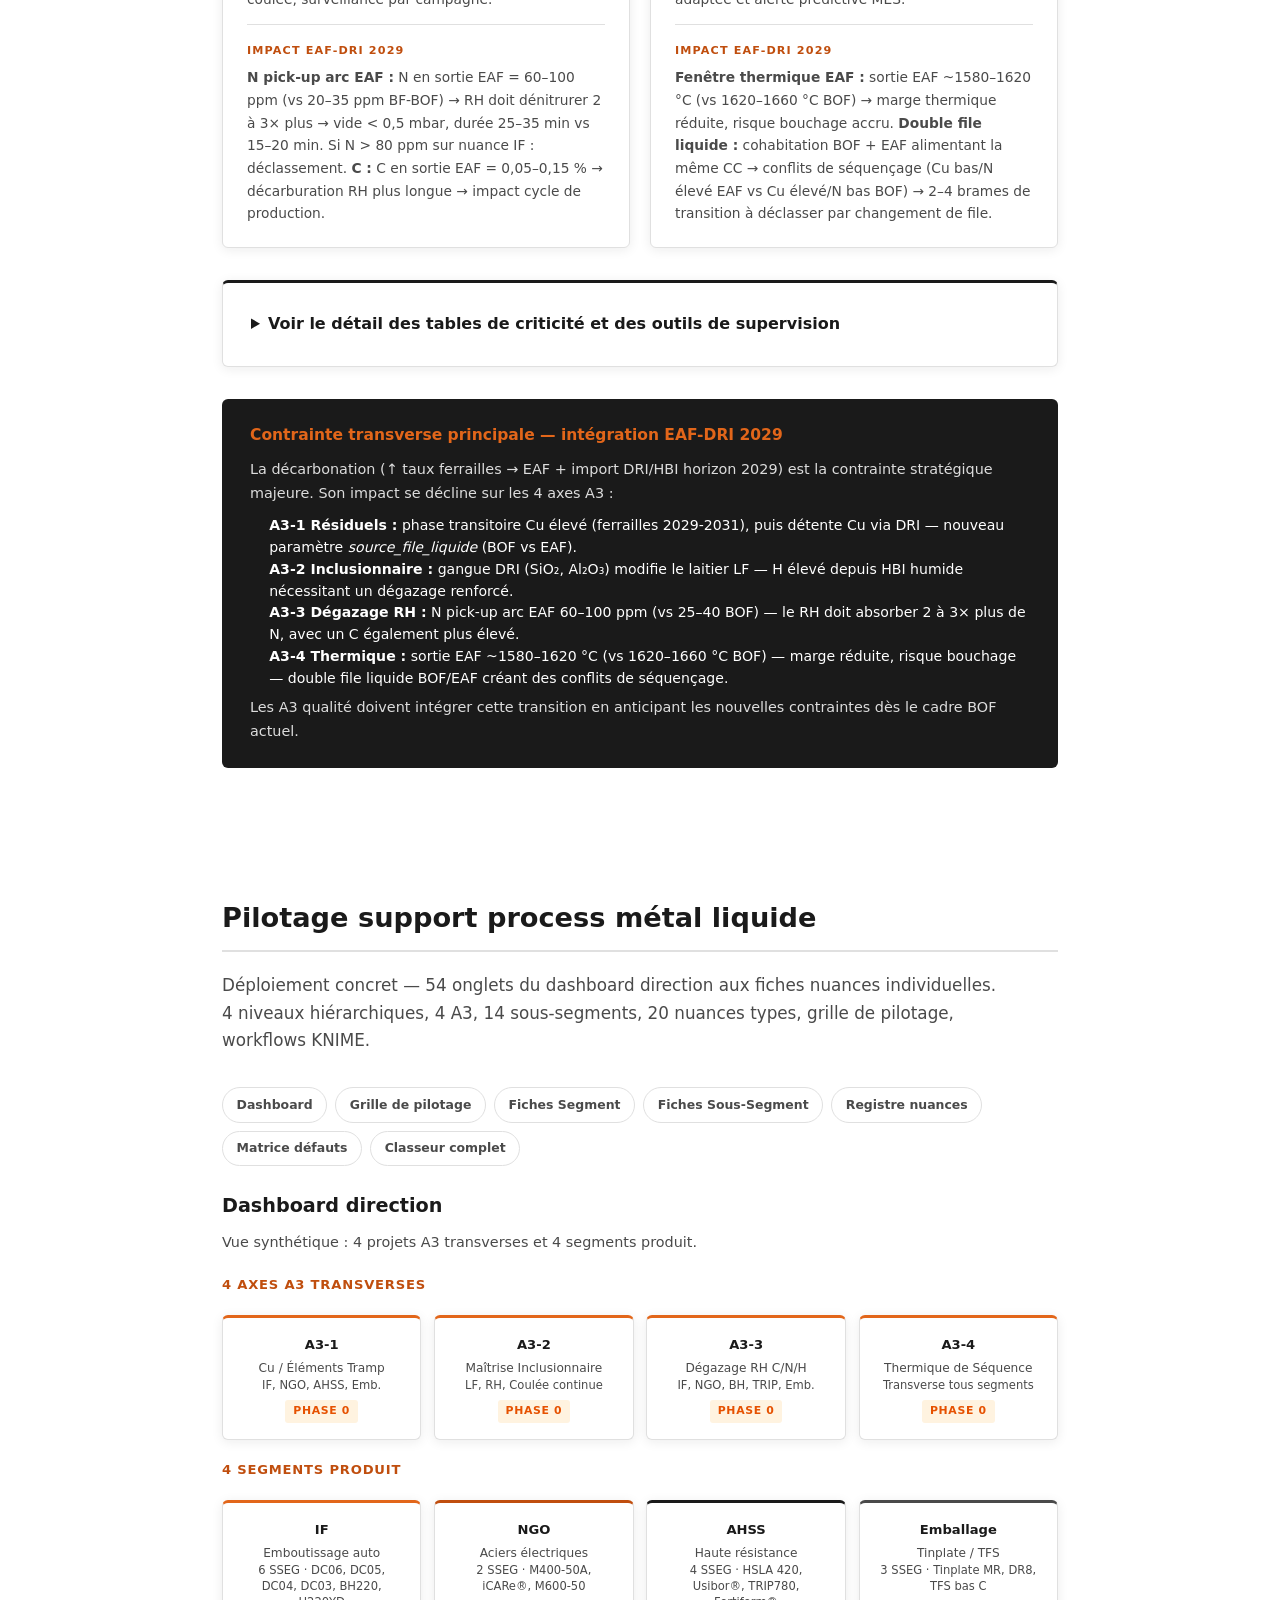
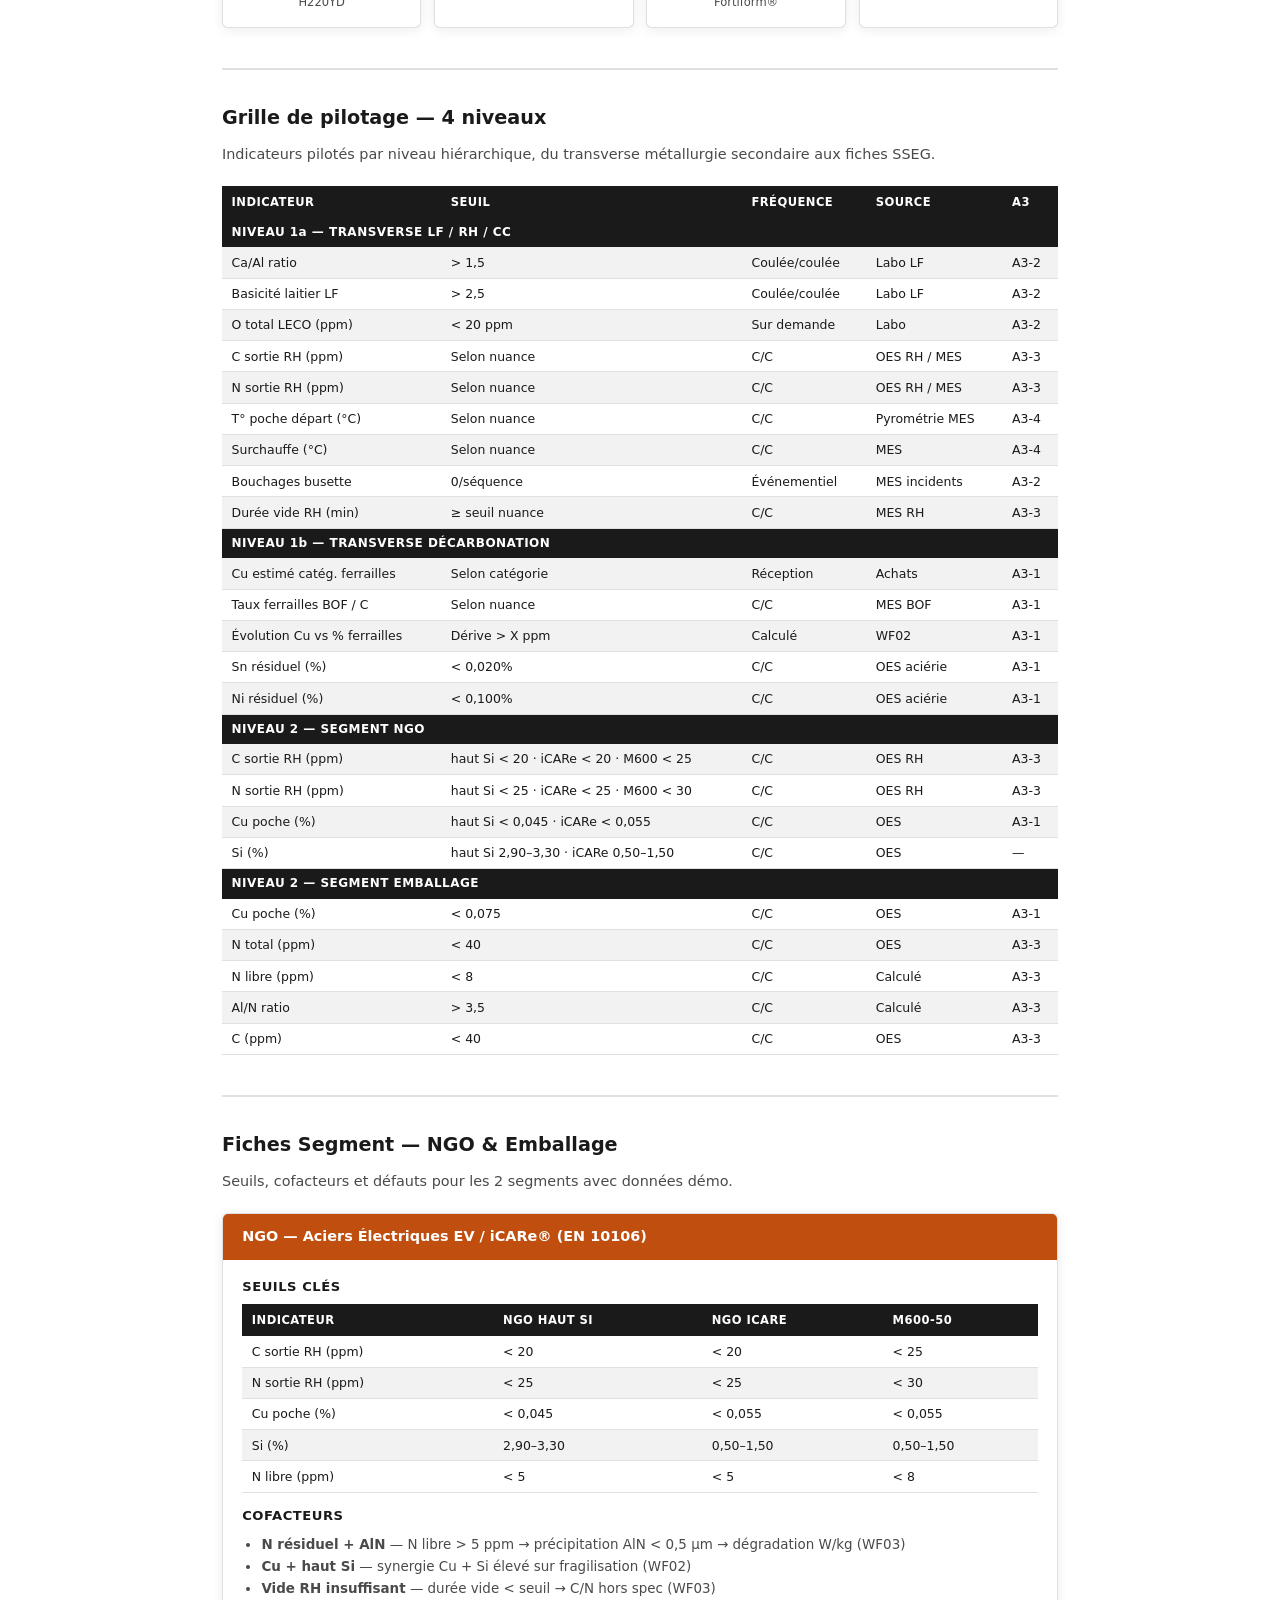
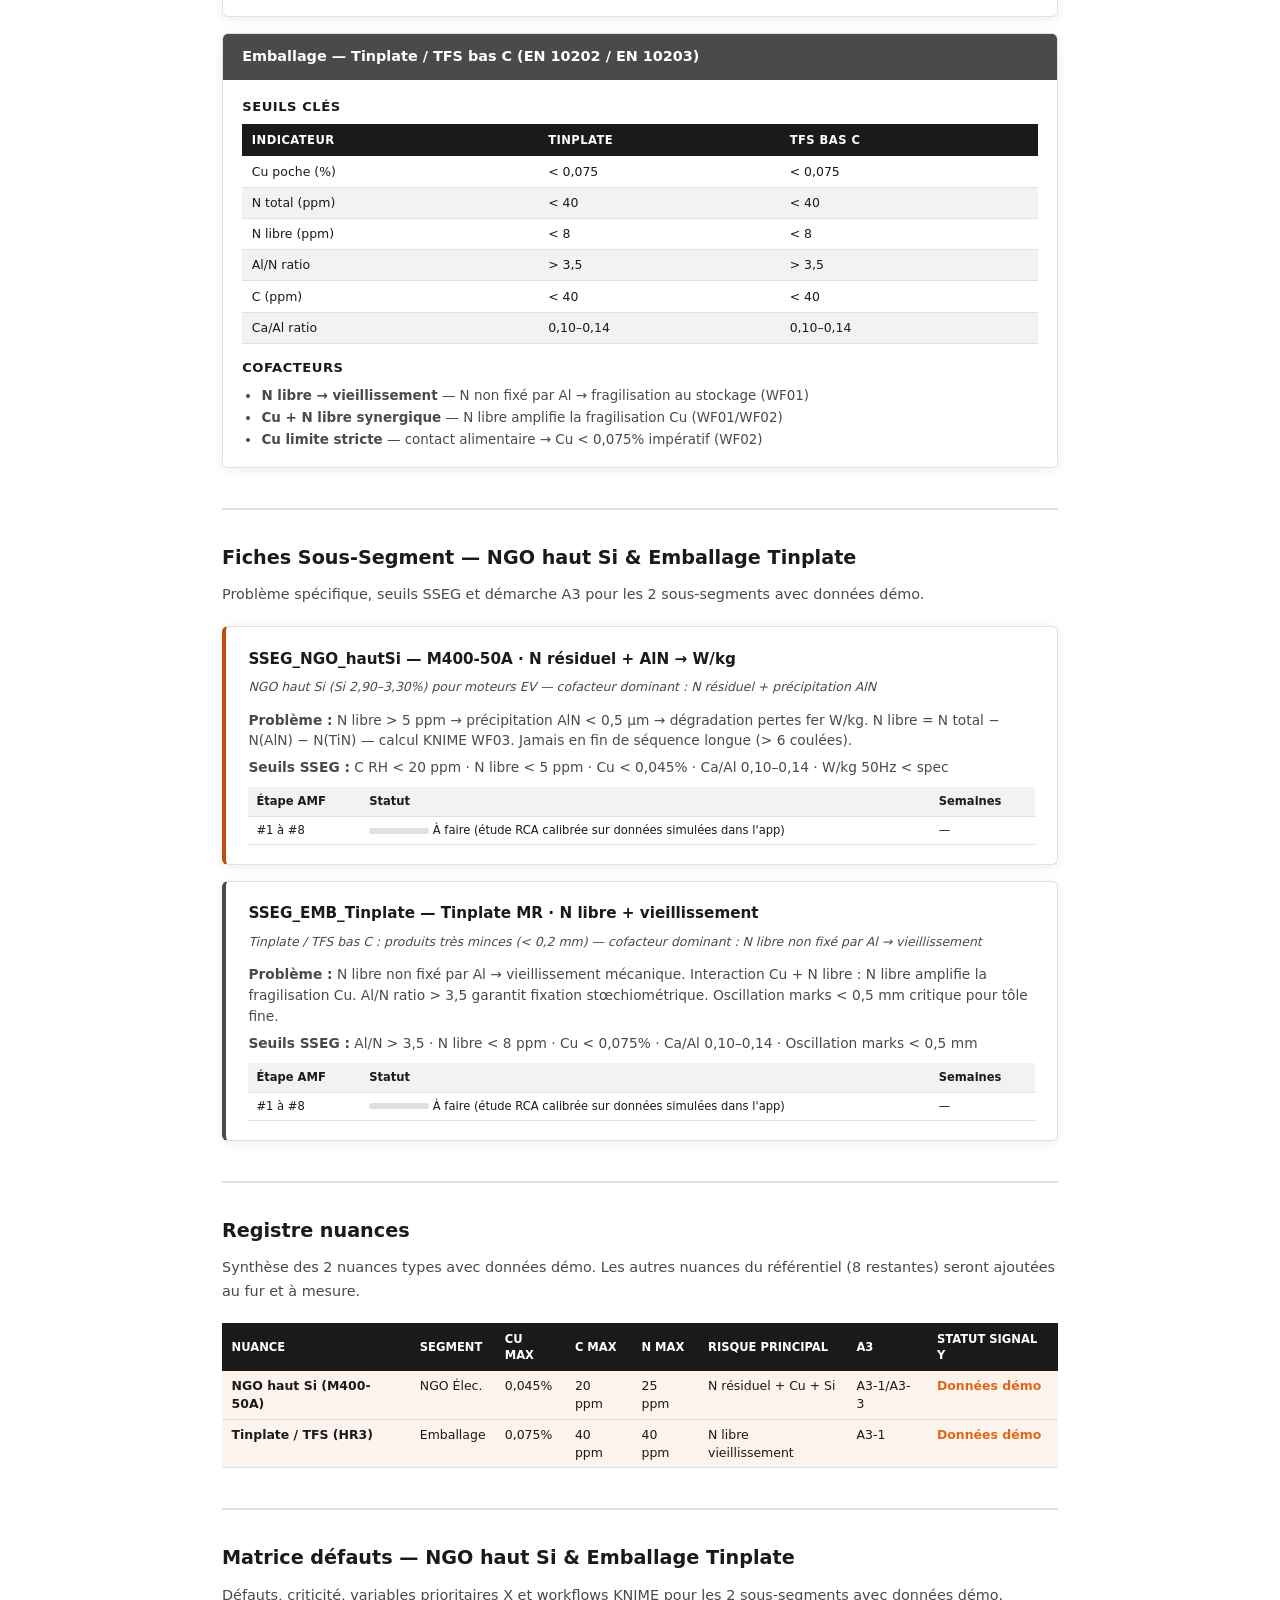
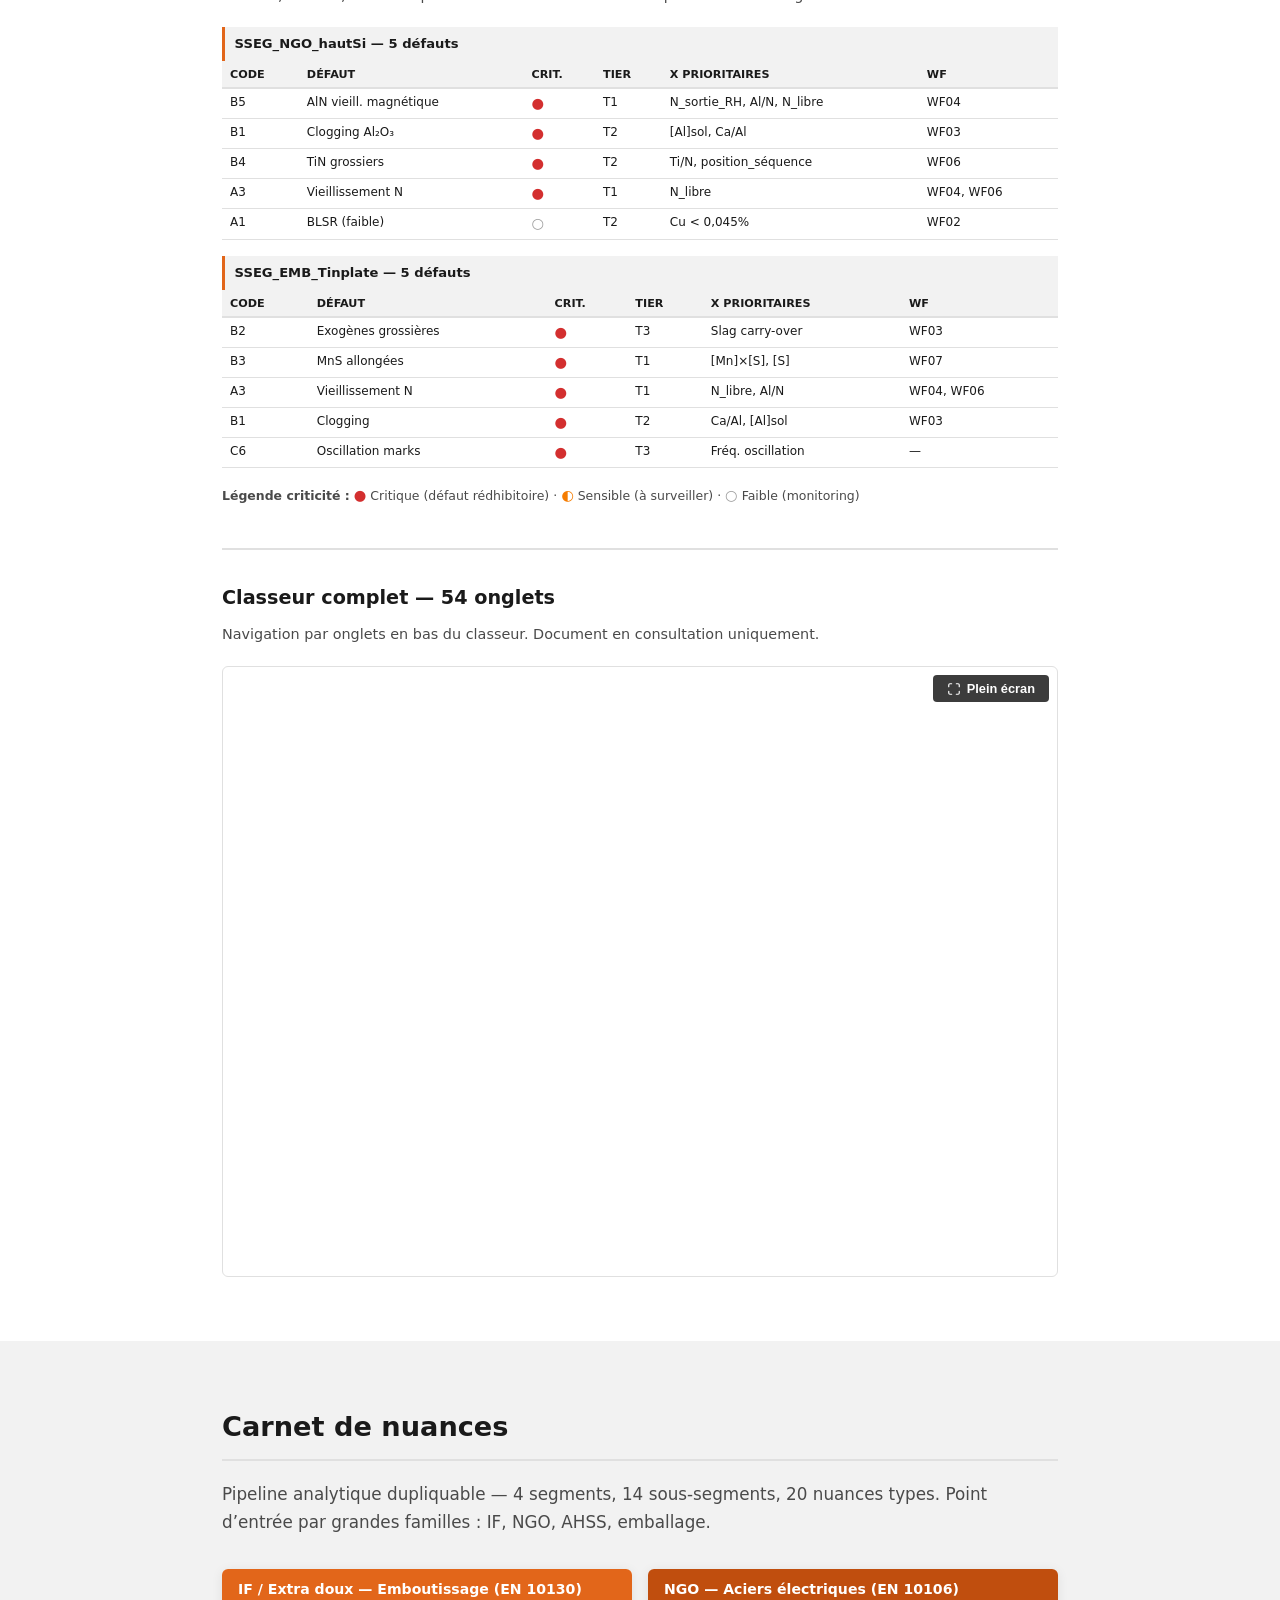
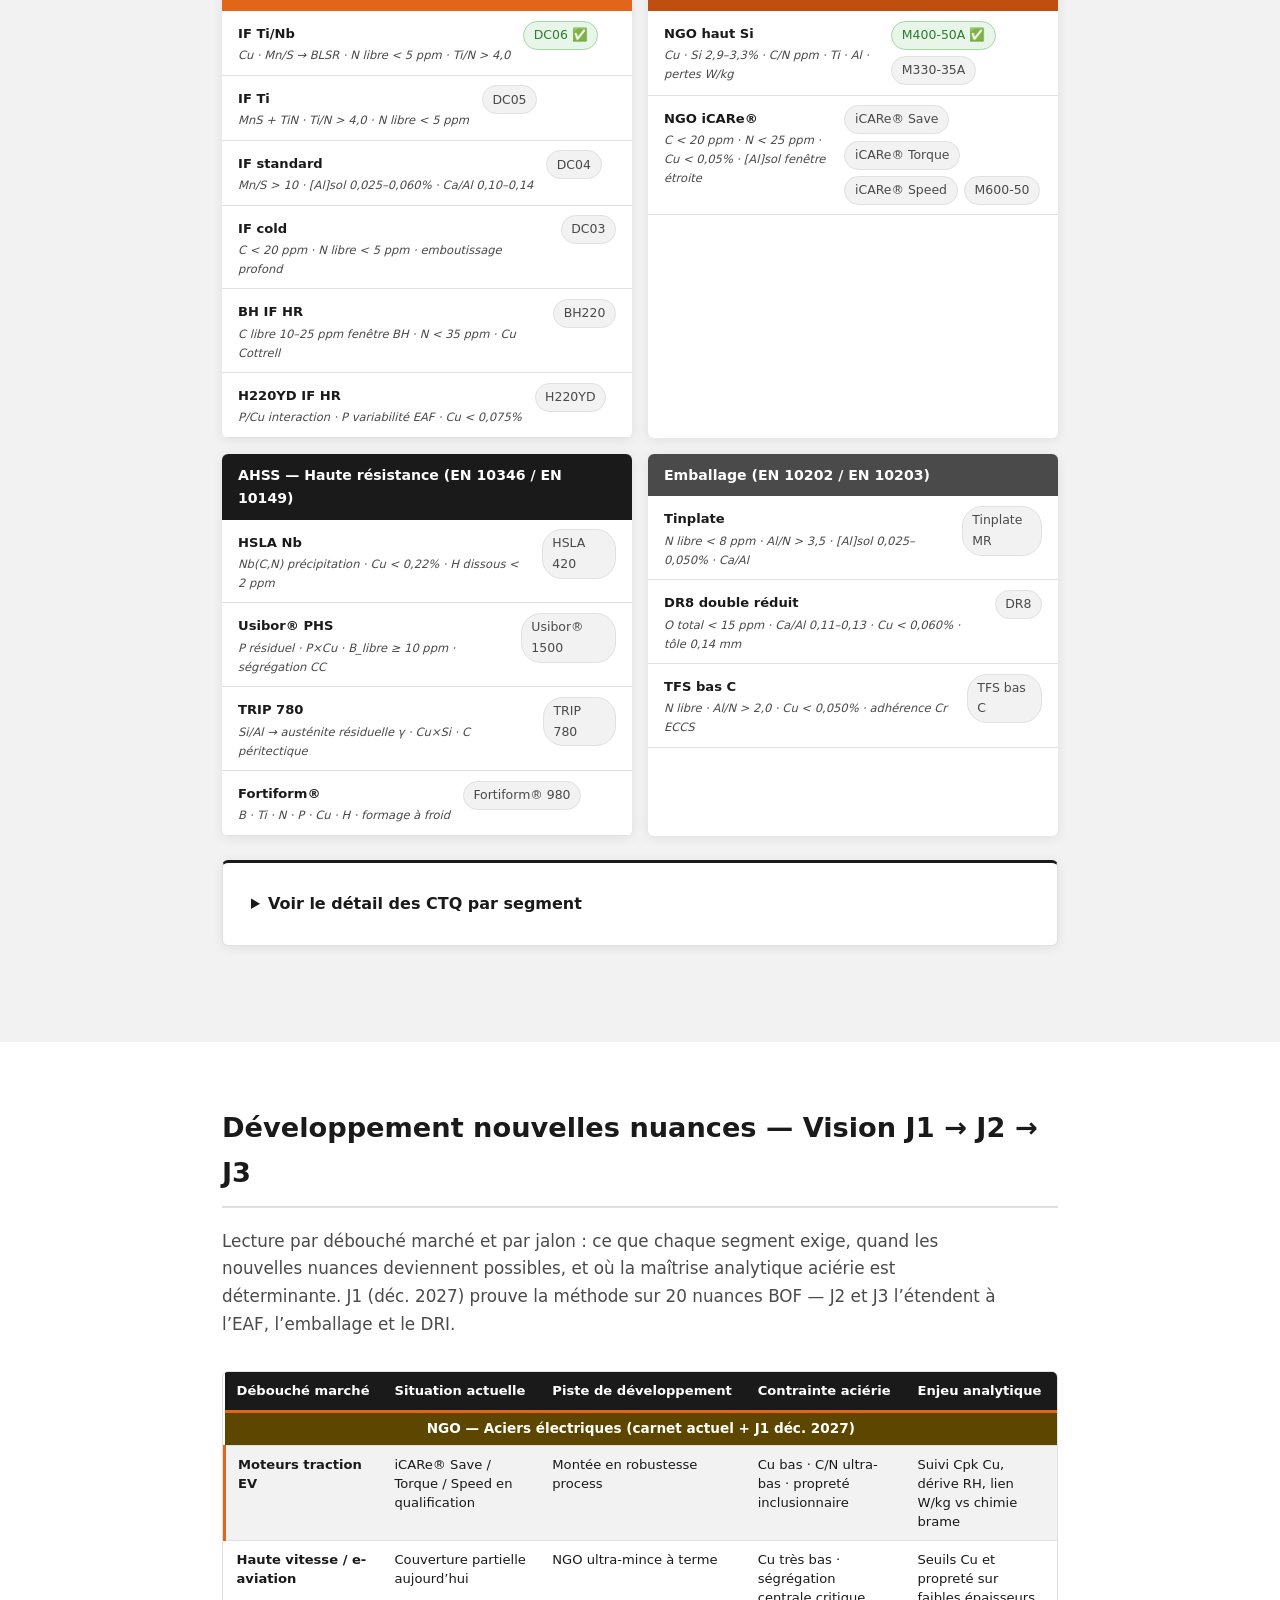
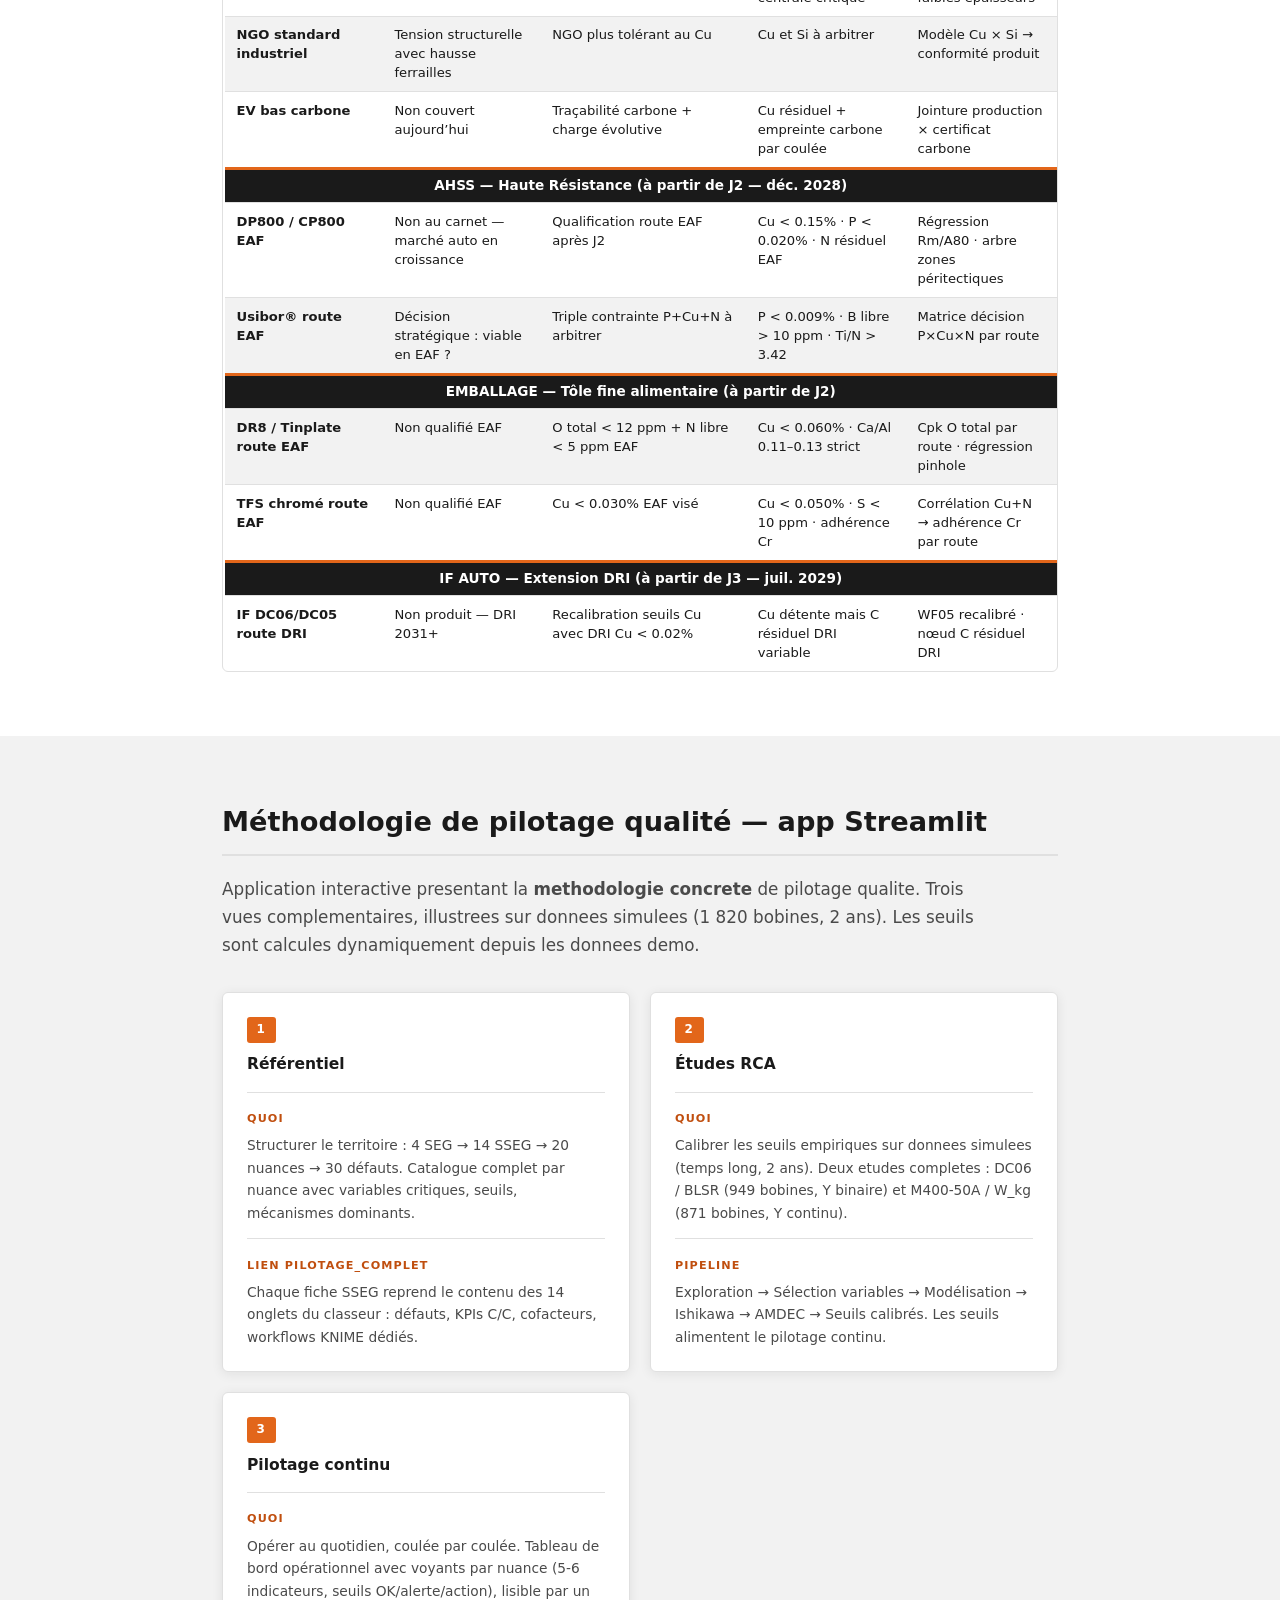
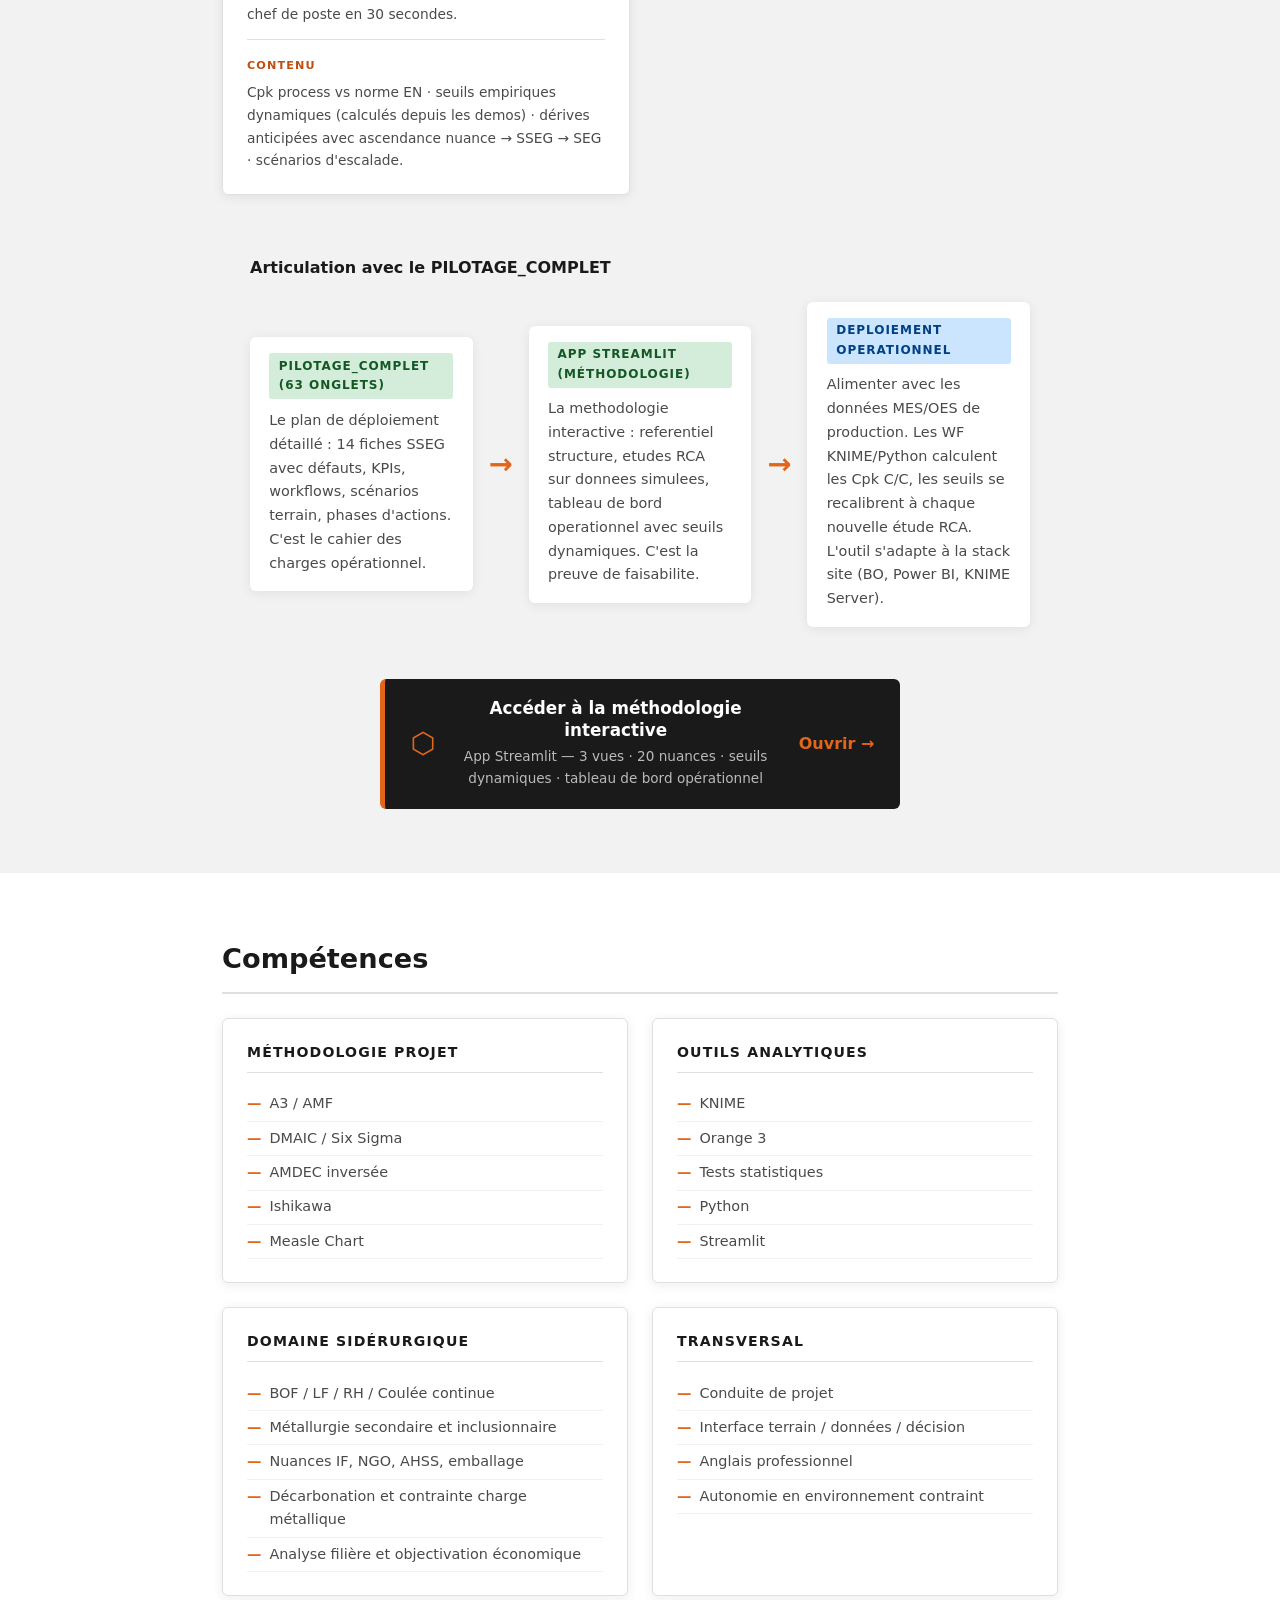
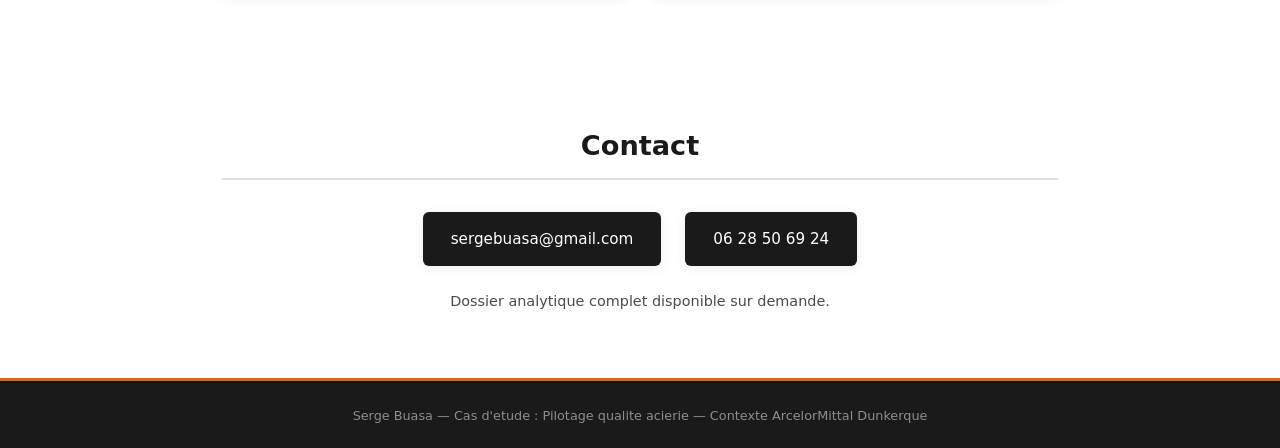
==== commit 0748c35e: "Registre nuances : scope réduit aux 2 nuances démo (NGO haut Si, Tinplate) Co-Authored-By: Claude Op" ====
--- a/index.html
+++ b/index.html
@@ -440,7 +440,7 @@
         <!-- ═══ REGISTRE NUANCES ═══ -->
         <div id="pilot-registre" class="pilot-subsection">
           <h3>Registre nuances</h3>
-          <p>Synthèse des 10 nuances types couvertes : seuils Cu, risque principal, A3 prioritaire, statut du signal Y.</p>
+          <p>Synthèse des 2 nuances types avec données démo. Les autres nuances du référentiel (8 restantes) seront ajoutées au fur et à mesure.</p>
 
           <div style="overflow-x:auto;">
             <table class="registre-table">
@@ -448,16 +448,8 @@
                 <tr><th>Nuance</th><th>Segment</th><th>Cu max</th><th>C max</th><th>N max</th><th>Risque principal</th><th>A3</th><th>Statut signal Y</th></tr>
               </thead>
               <tbody>
-                <tr><td><strong>DC06 / IF TiNb</strong></td><td>IF Auto</td><td>0,045%</td><td>30 ppm</td><td>35 ppm</td><td>Cu+MnS → BLSR</td><td>A3-1/A3-3</td><td style="color:#2e7d32;font-weight:600;">Identifié</td></tr>
-                <tr><td>DC05 / IF Ti</td><td>IF Auto</td><td>0,055%</td><td>35 ppm</td><td>40 ppm</td><td>Cu+TiN → BLSR</td><td>A3-1/A3-3</td><td style="color:#f57c00;">À fiabiliser</td></tr>
-                <tr><td>DC04 / IF std</td><td>IF Auto</td><td>0,075%</td><td>40 ppm</td><td>40 ppm</td><td>Cu limite</td><td>A3-1</td><td style="color:#f57c00;">À fiabiliser</td></tr>
-                <tr><td><strong>NGO haut Si</strong></td><td>NGO Élec.</td><td>0,045%</td><td>20 ppm</td><td>25 ppm</td><td>N résiduel + Cu + Si</td><td>A3-1/A3-3</td><td style="color:#9e9e9e;">Non démarré</td></tr>
-                <tr><td>NGO iCARe® Save</td><td>NGO Élec.</td><td>0,055%</td><td>20 ppm</td><td>25 ppm</td><td>C résiduel vide RH</td><td>A3-3</td><td style="color:#9e9e9e;">Non démarré</td></tr>
-                <tr><td>M600-50</td><td>NGO Élec.</td><td>0,055%</td><td>25 ppm</td><td>30 ppm</td><td>C/N standard</td><td>A3-3</td><td style="color:#9e9e9e;">Non démarré</td></tr>
-                <tr><td>HSLA 420</td><td>AHSS HR</td><td>0,220%</td><td>—</td><td>—</td><td>Nb micro-alliage</td><td>A3-1</td><td style="color:#9e9e9e;">Non démarré</td></tr>
-                <tr><td>Usibor® / Fortiform®</td><td>AHSS HR</td><td>0,130%</td><td>—</td><td>—</td><td>Cu+P → fragilisation</td><td>A3-1</td><td style="color:#757575;">Client only</td></tr>
-                <tr><td><strong>Tinplate / TFS</strong></td><td>Emballage</td><td>0,075%</td><td>40 ppm</td><td>40 ppm</td><td>N libre vieillissement</td><td>A3-1</td><td style="color:#9e9e9e;">Non démarré</td></tr>
-                <tr><td>TRIP 780</td><td>AHSS HR</td><td>0,150%</td><td>—</td><td>—</td><td>Cu×Si · C péritectique</td><td>A3-1/A3-4</td><td style="color:#9e9e9e;">Non démarré</td></tr>
+                <tr style="background:rgba(226,102,26,0.08);"><td><strong>NGO haut Si (M400-50A)</strong></td><td>NGO Élec.</td><td>0,045%</td><td>20 ppm</td><td>25 ppm</td><td>N résiduel + Cu + Si</td><td>A3-1/A3-3</td><td style="color:#e2661a;font-weight:600;">Données démo</td></tr>
+                <tr style="background:rgba(226,102,26,0.08);"><td><strong>Tinplate / TFS (HR3)</strong></td><td>Emballage</td><td>0,075%</td><td>40 ppm</td><td>40 ppm</td><td>N libre vieillissement</td><td>A3-1</td><td style="color:#e2661a;font-weight:600;">Données démo</td></tr>
               </tbody>
             </table>
           </div>
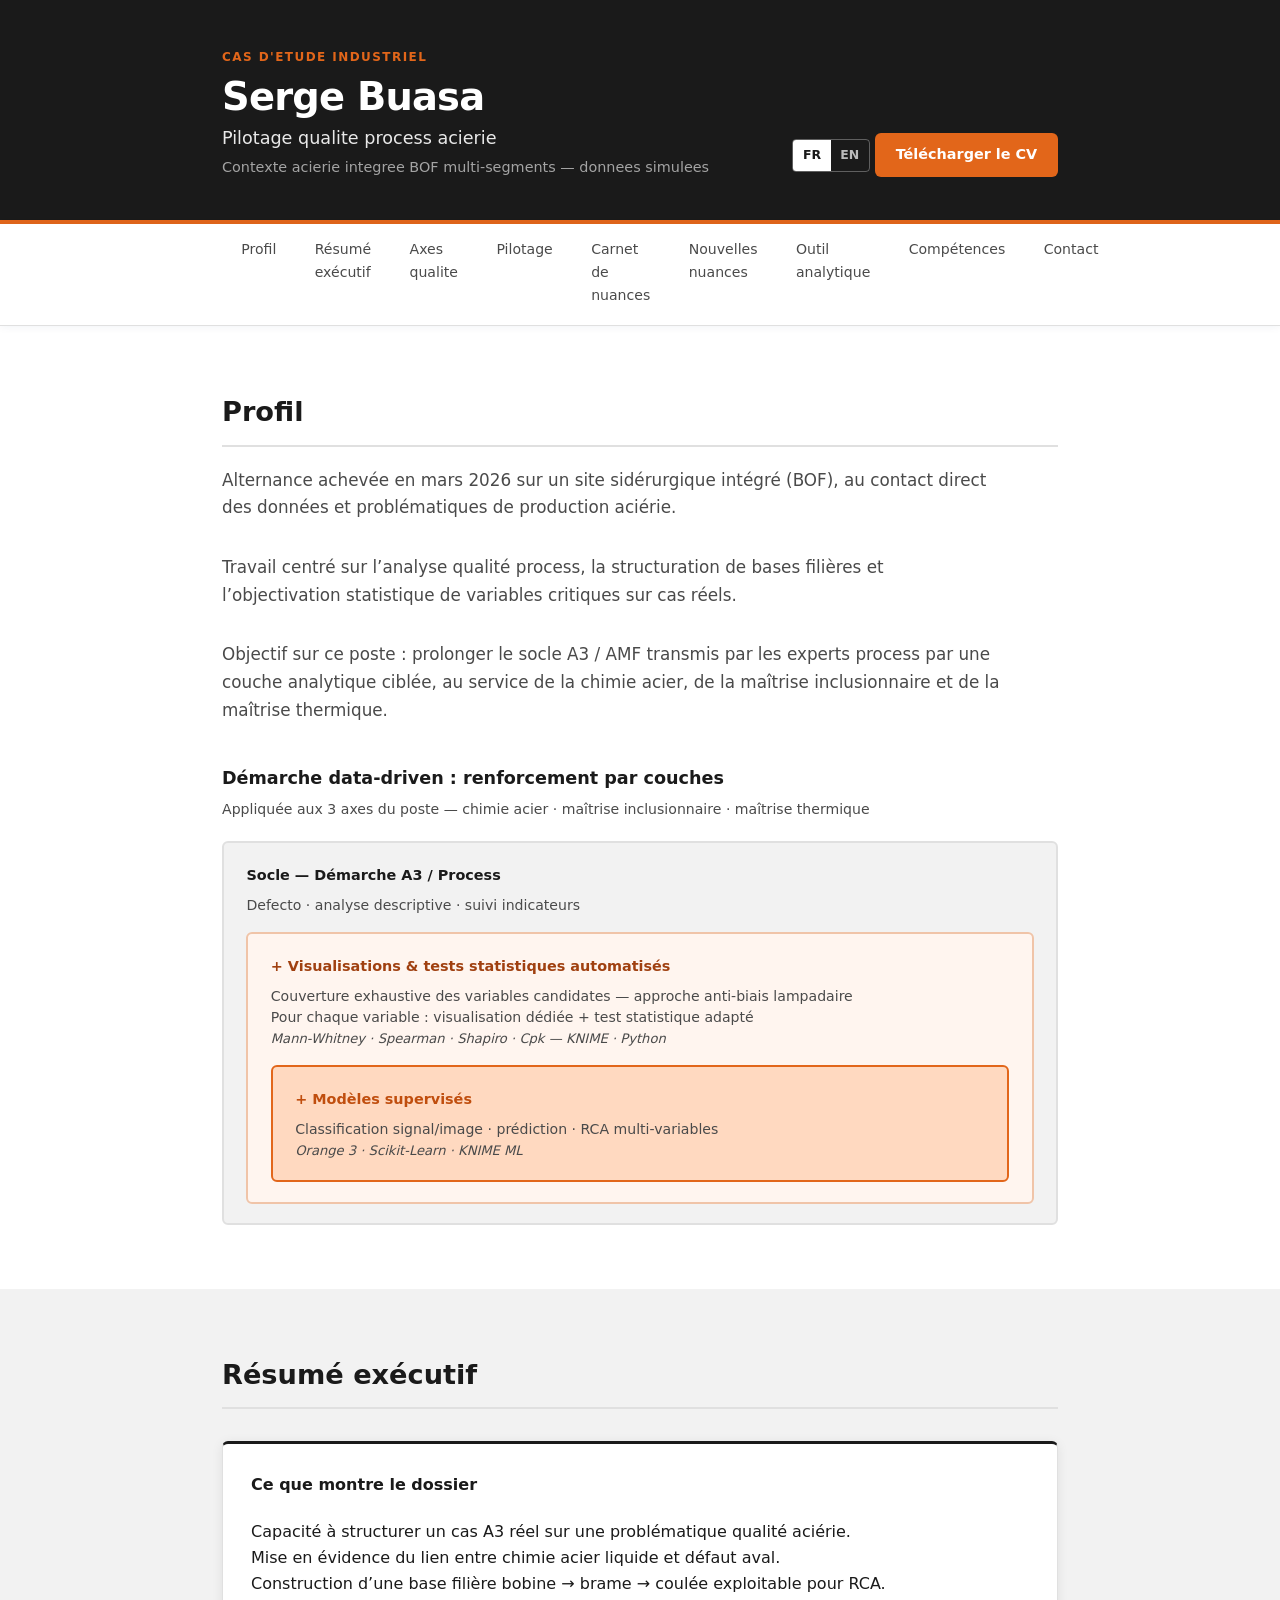
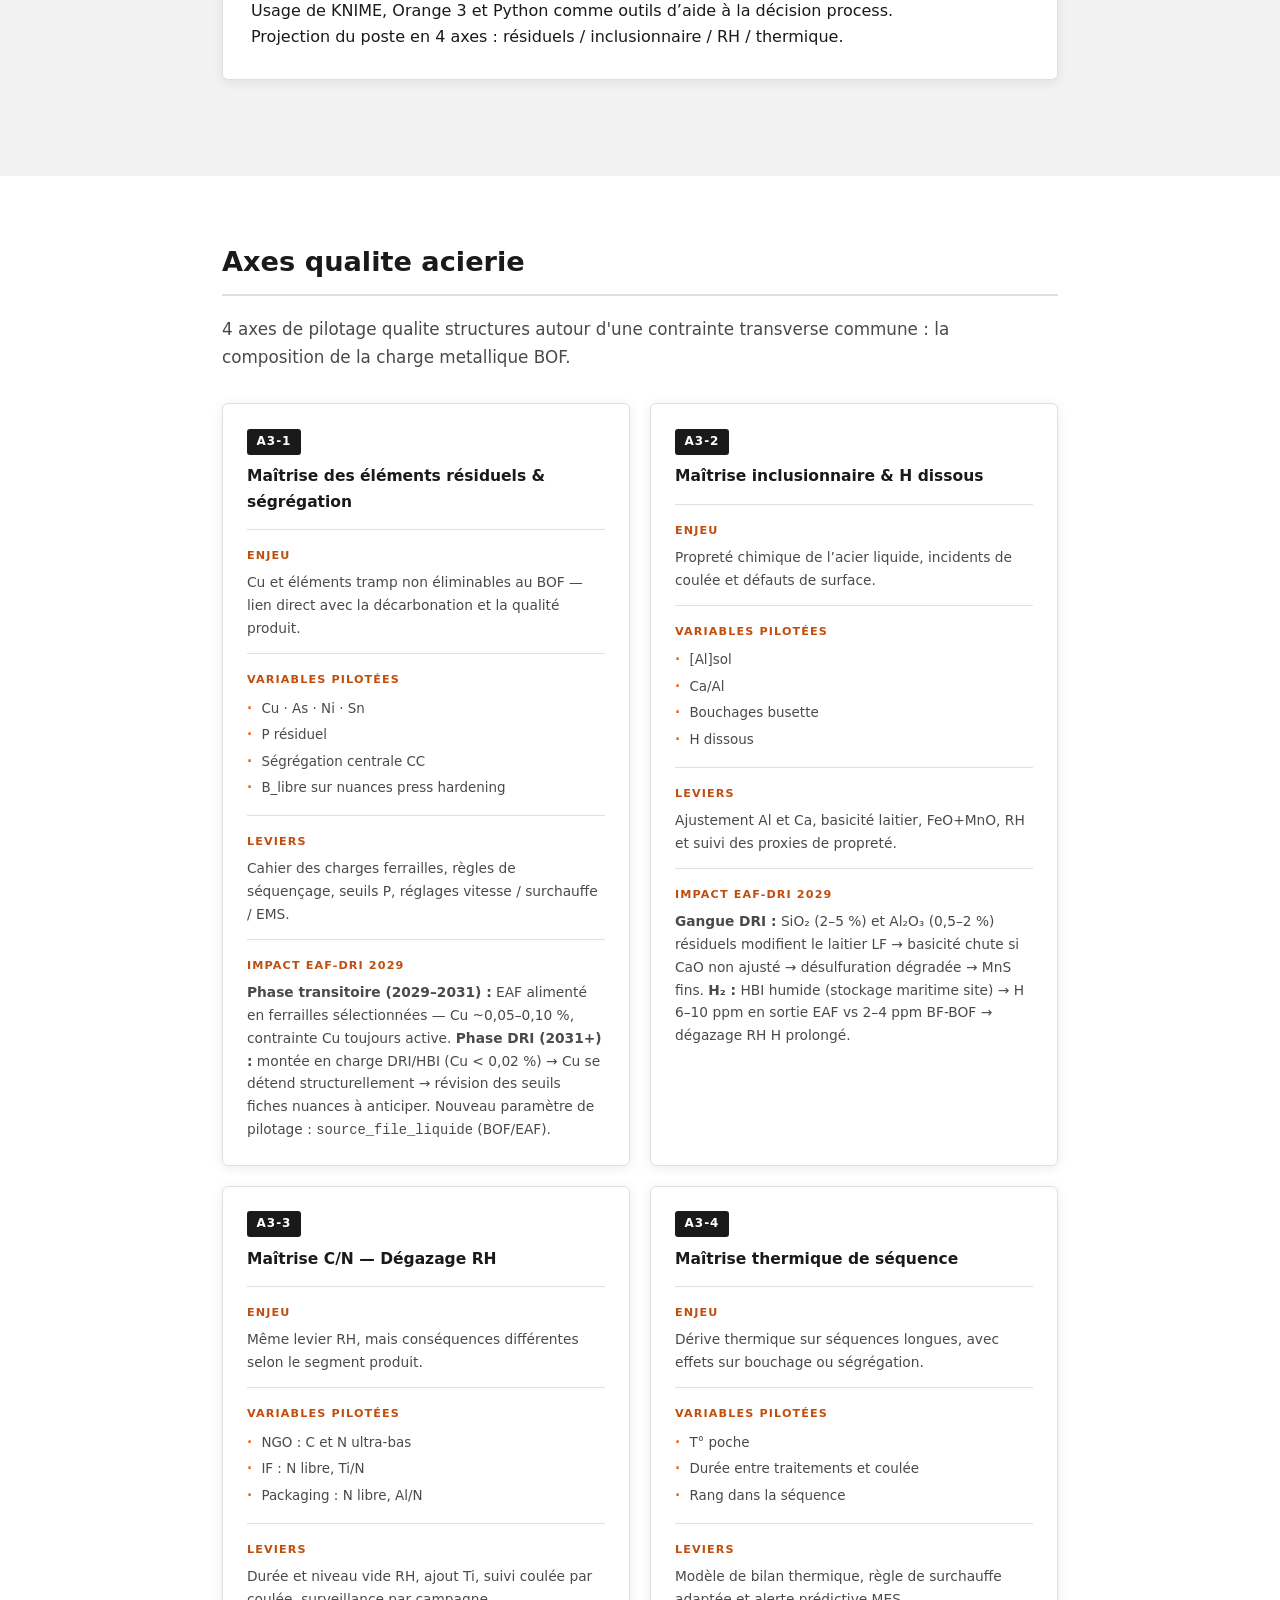
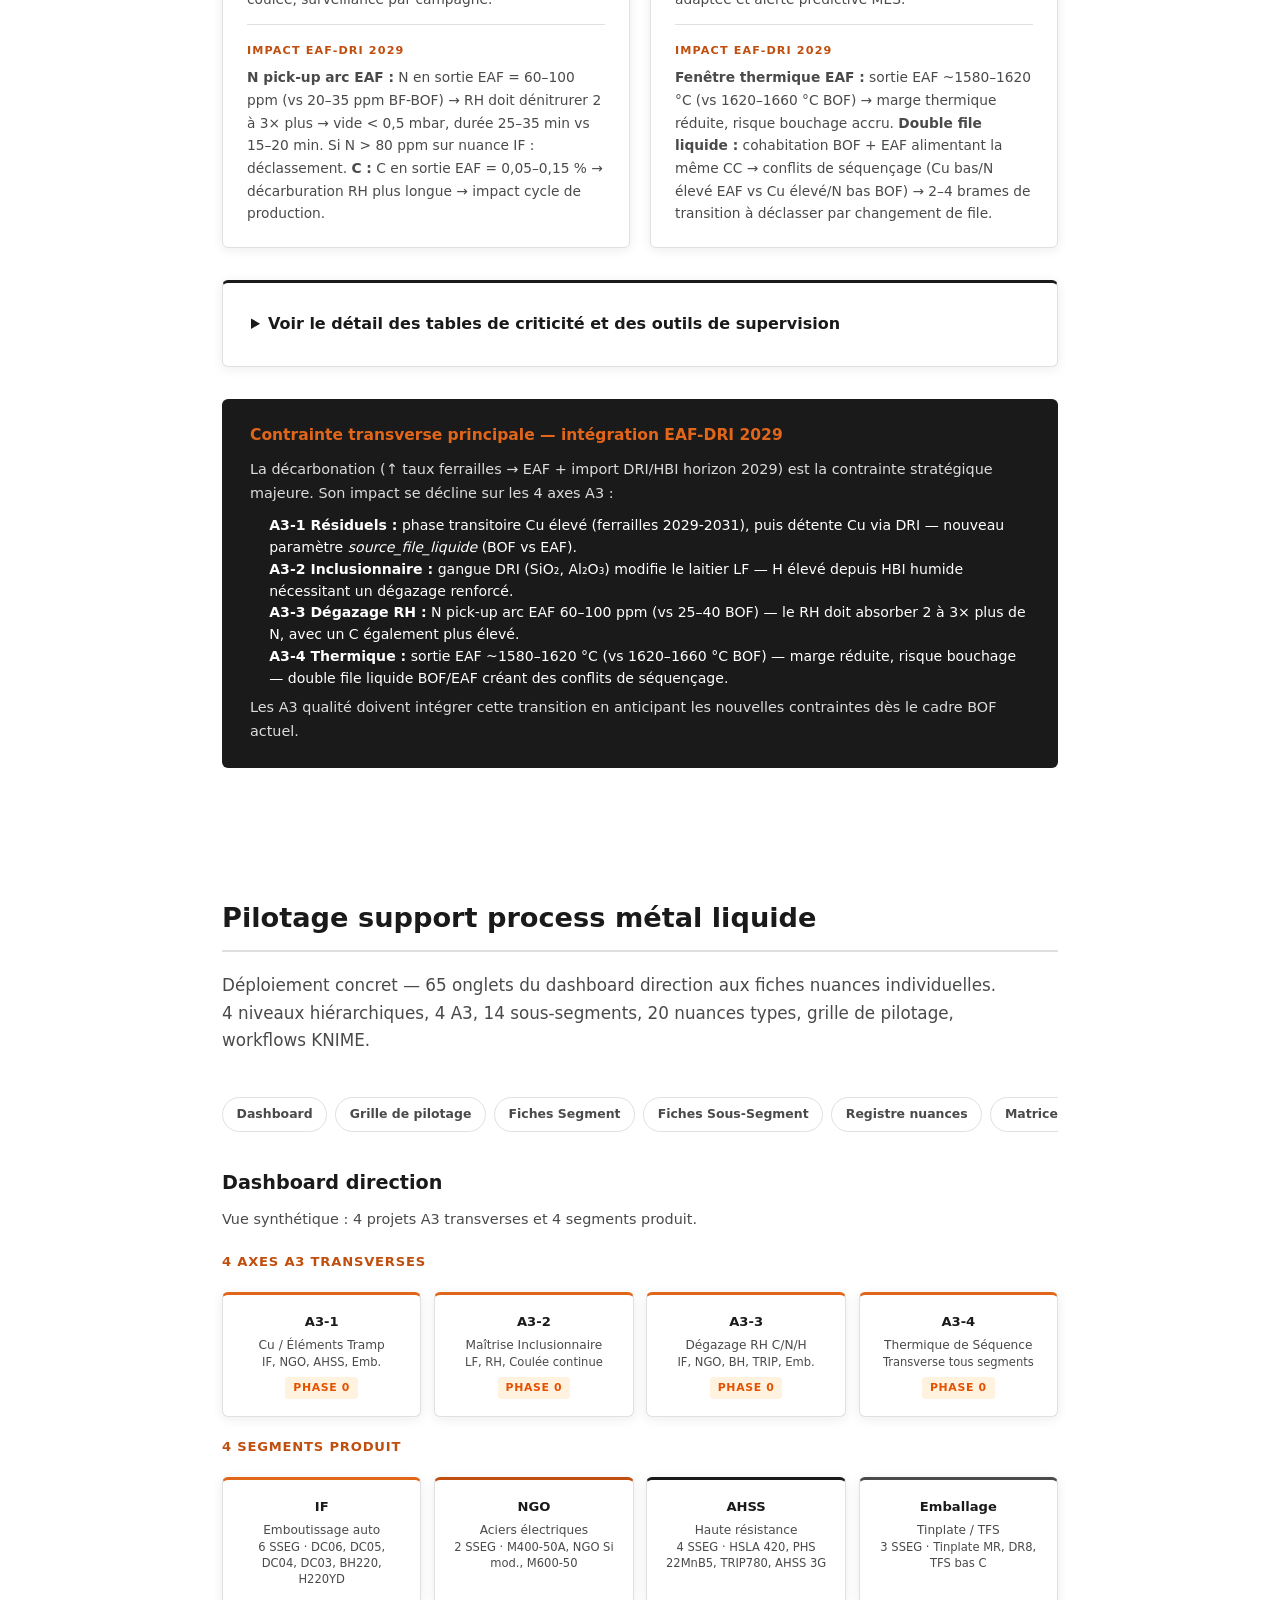
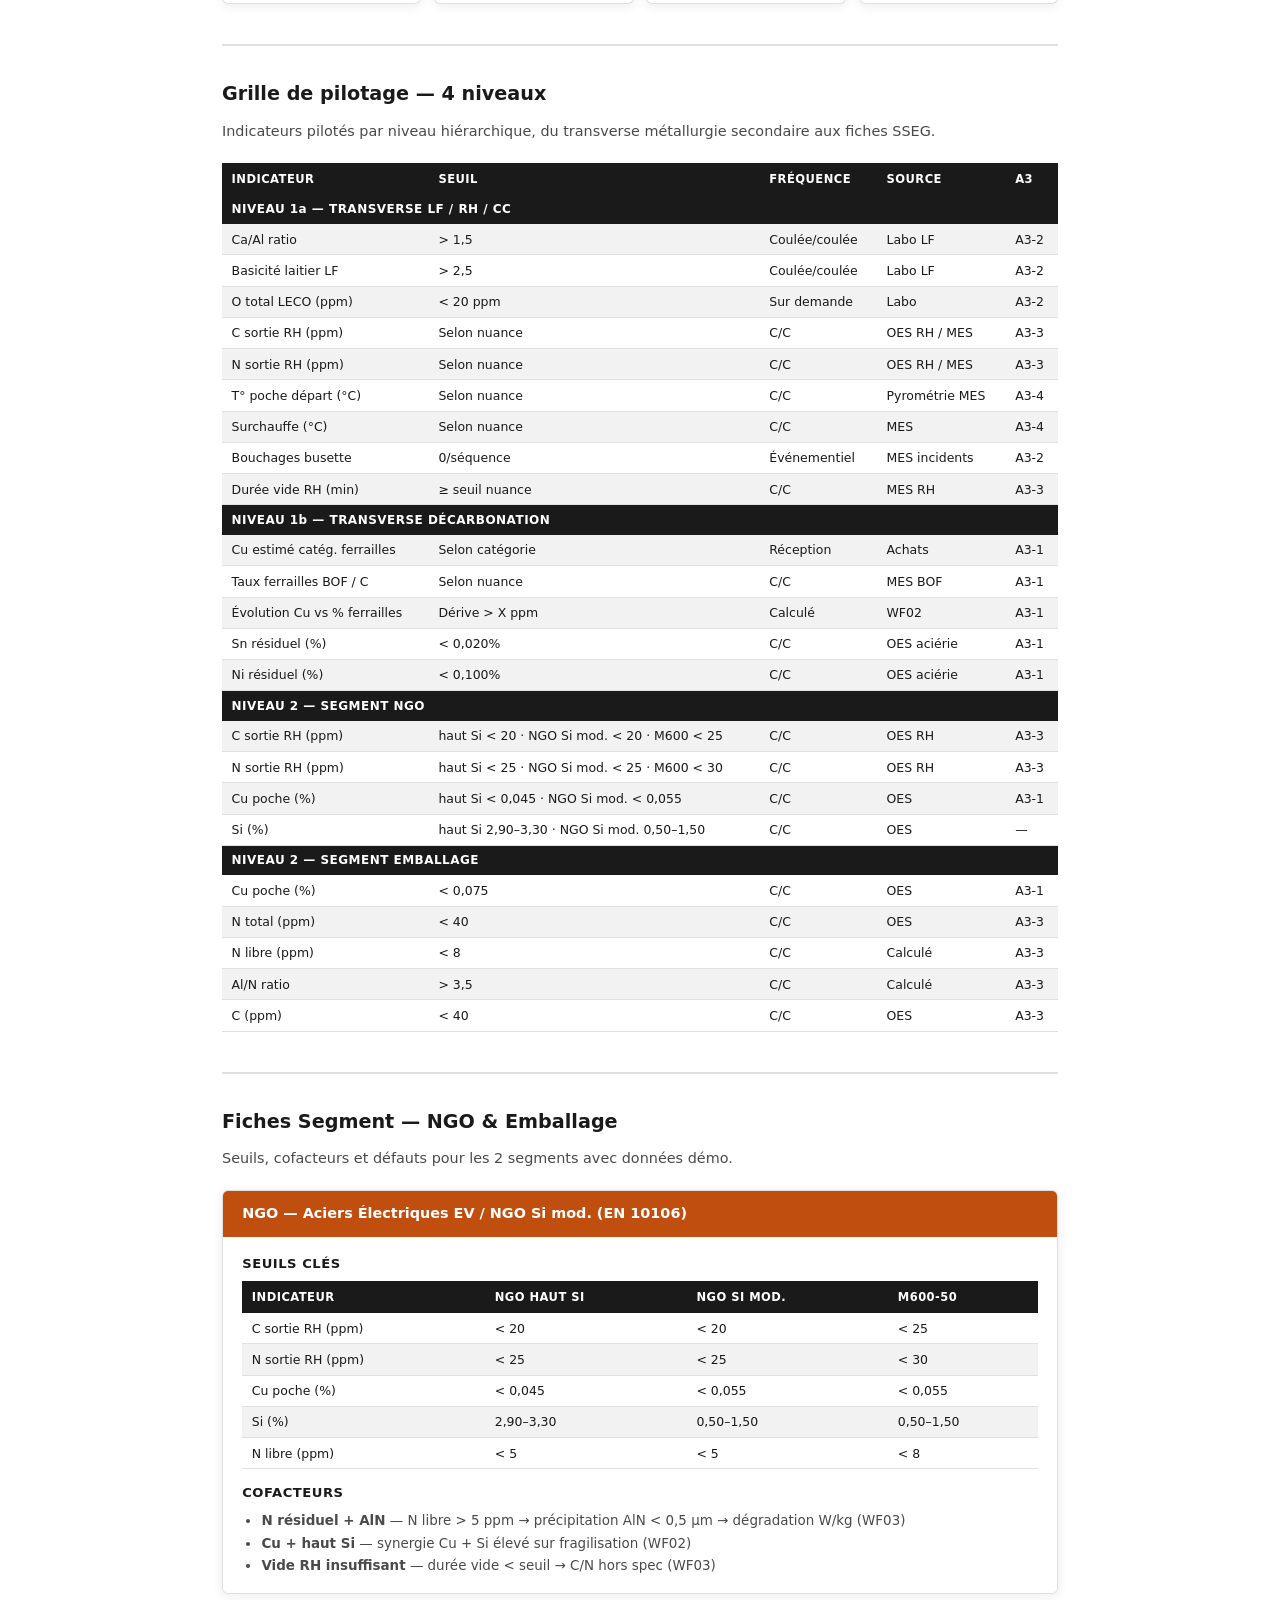
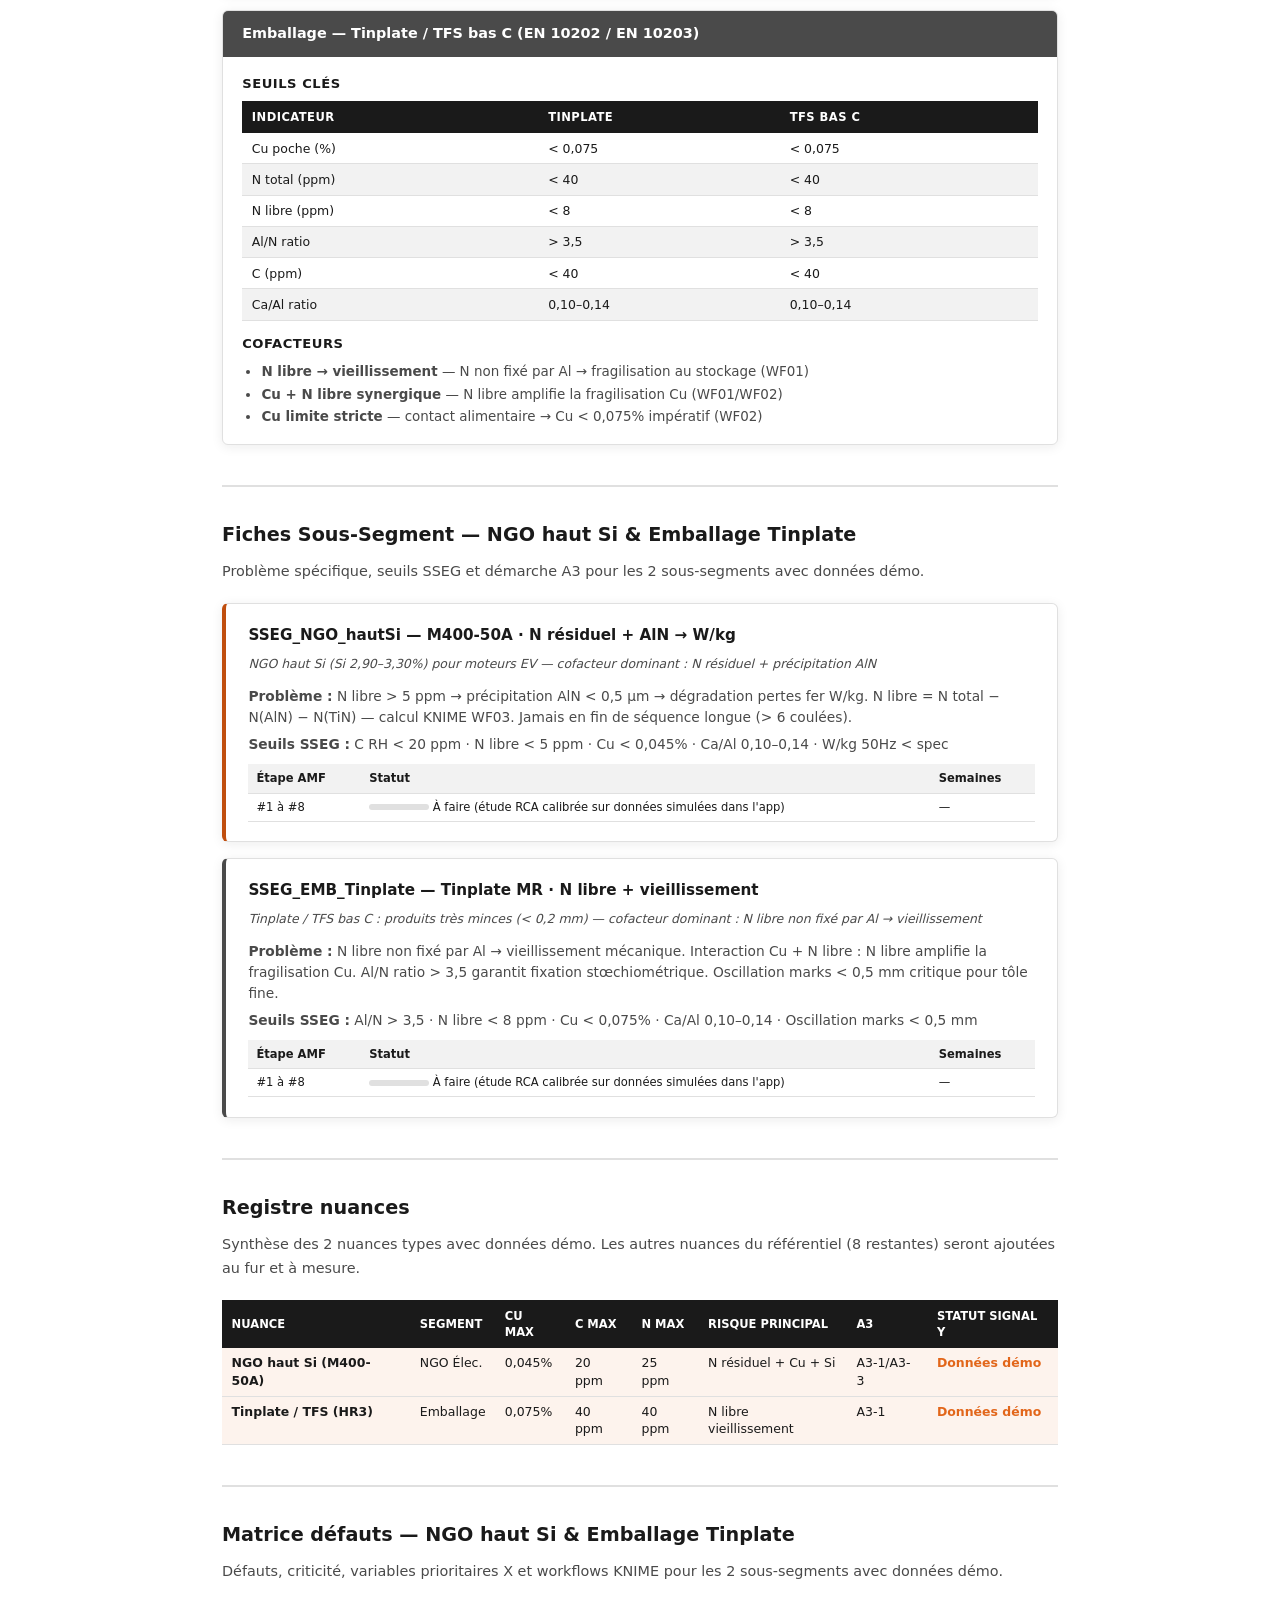
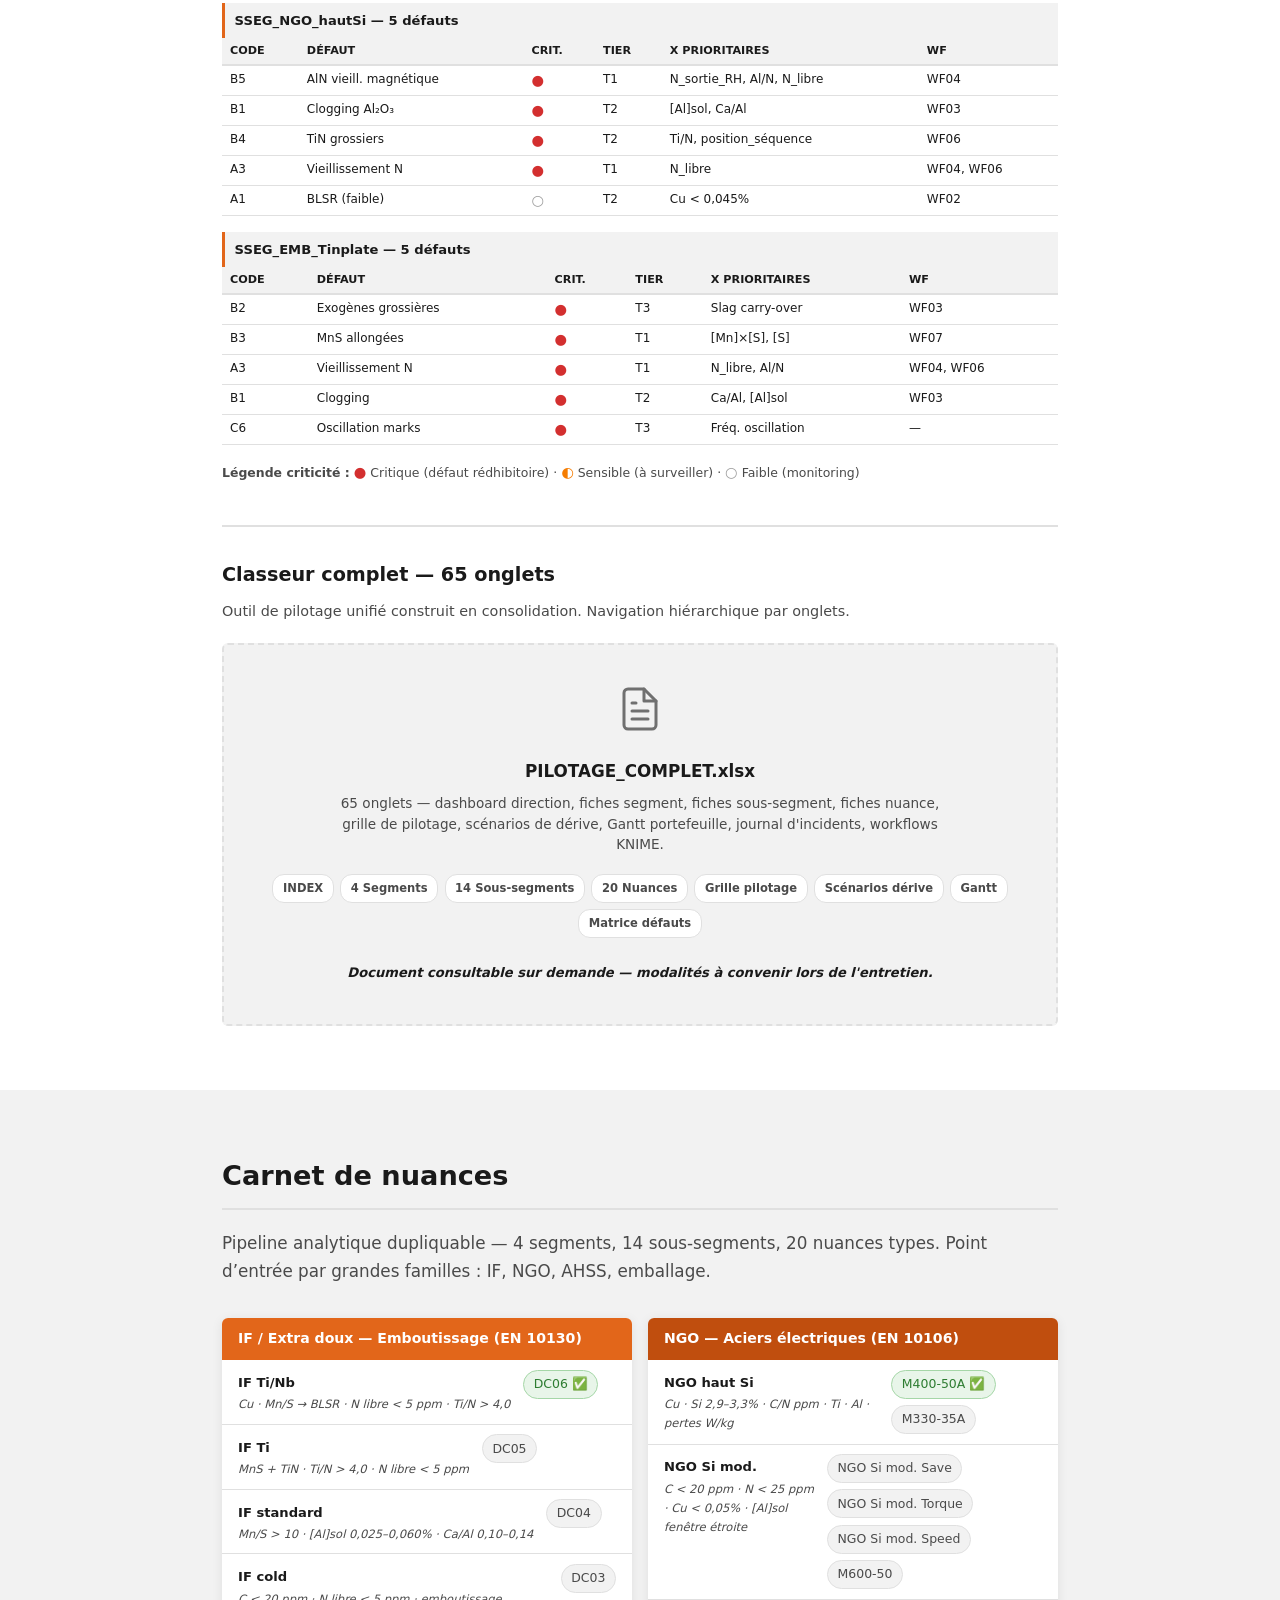
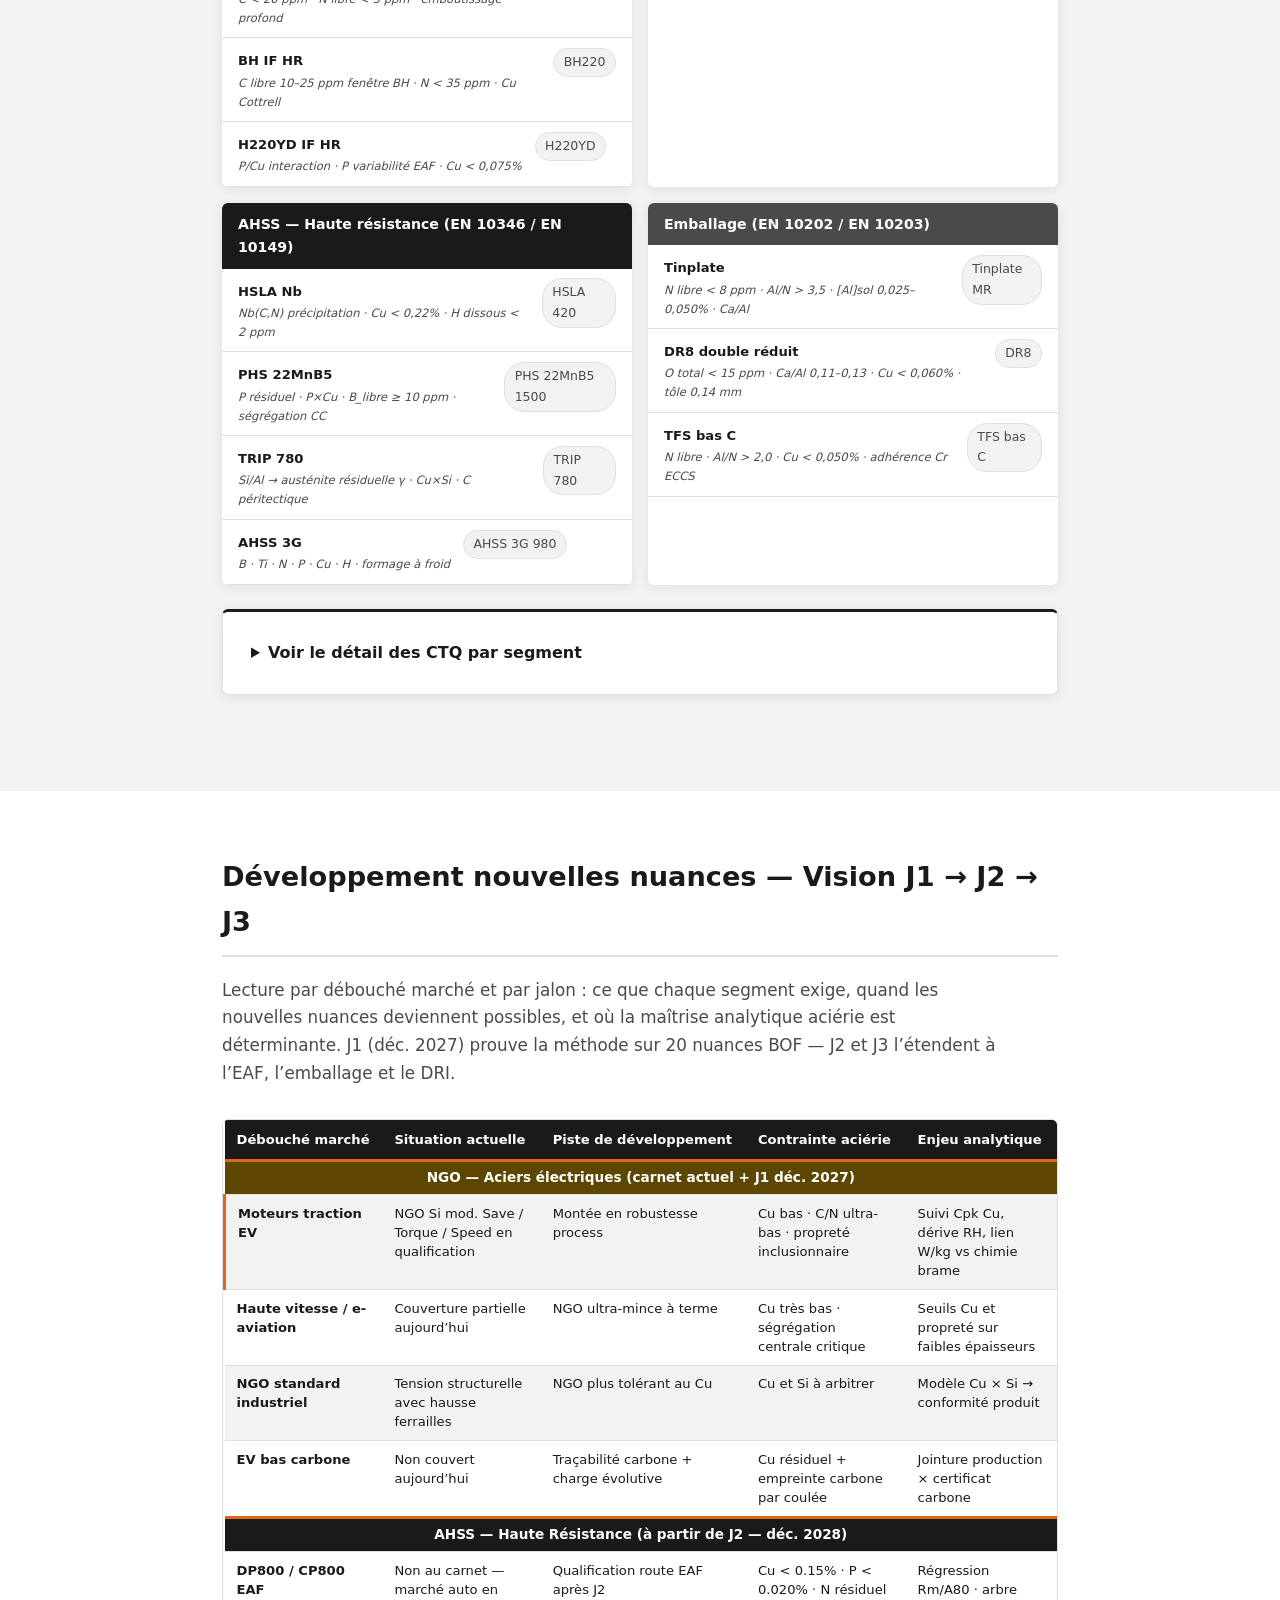
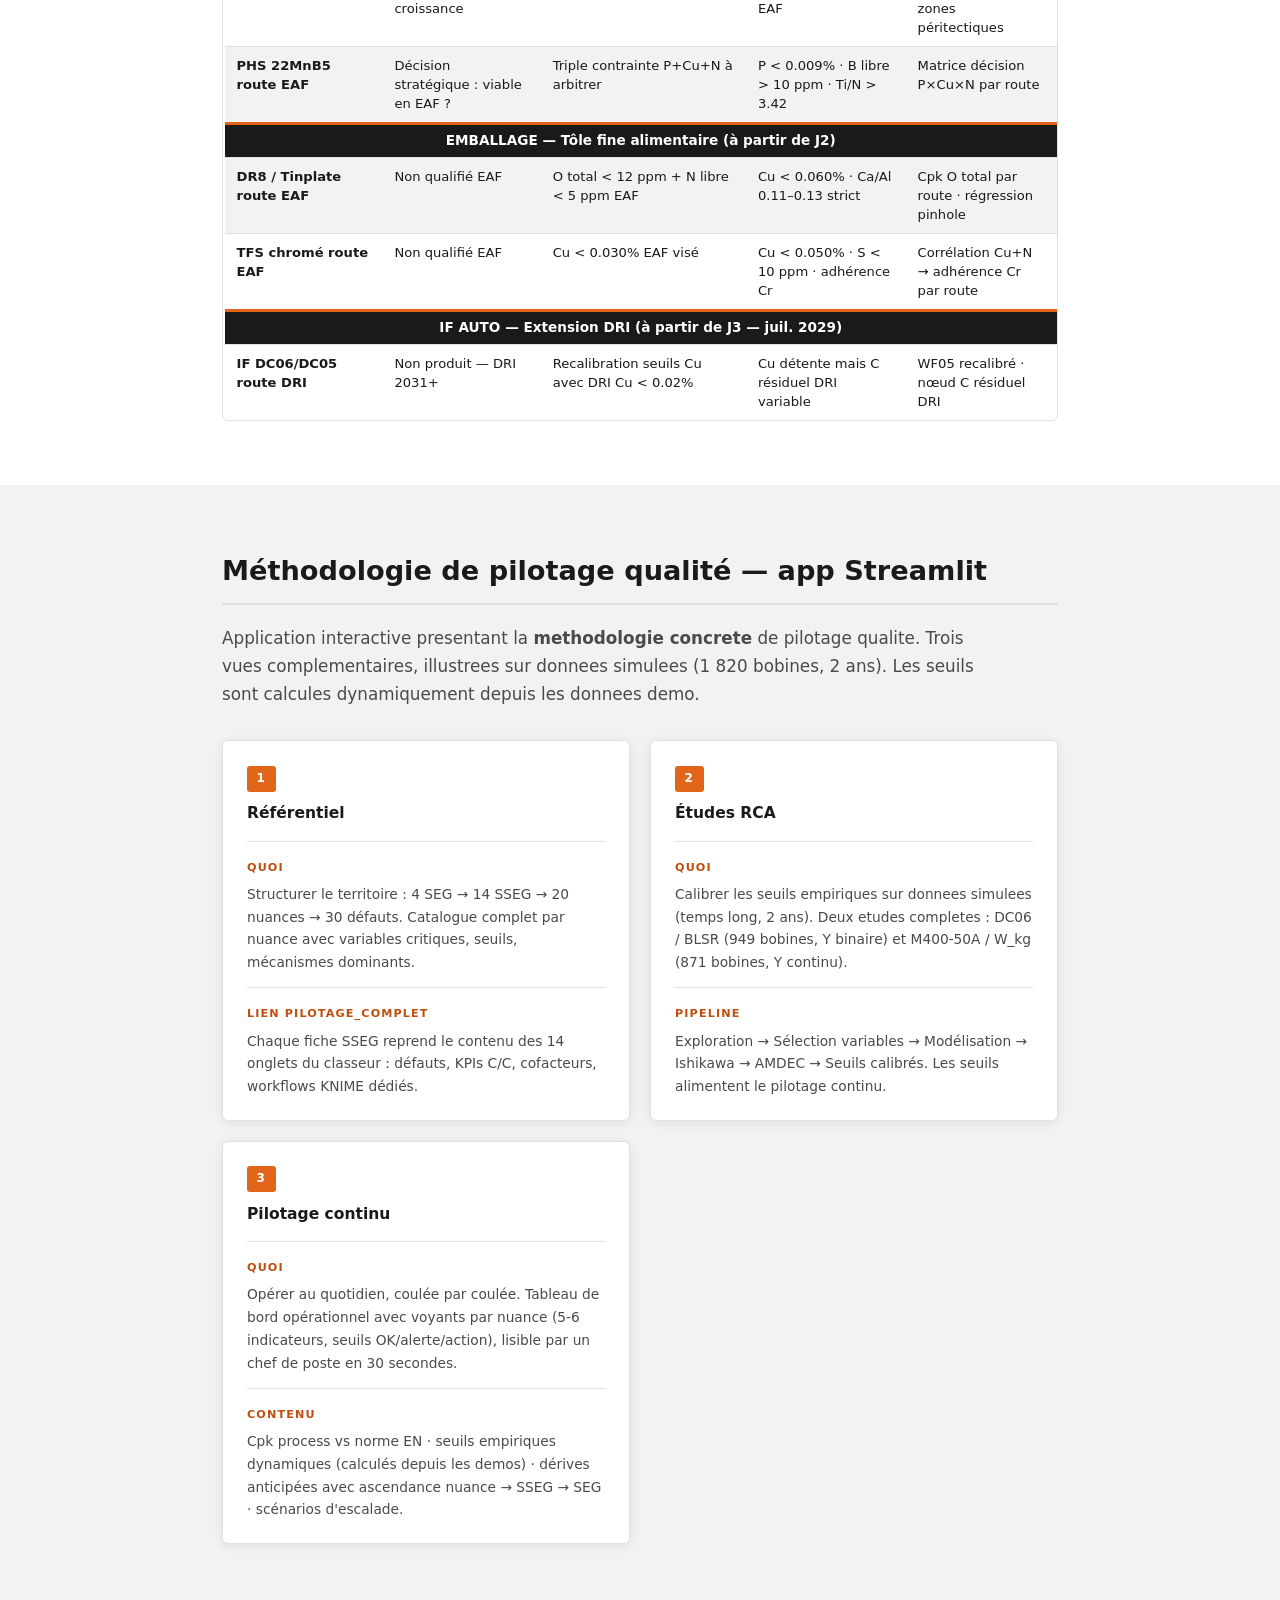
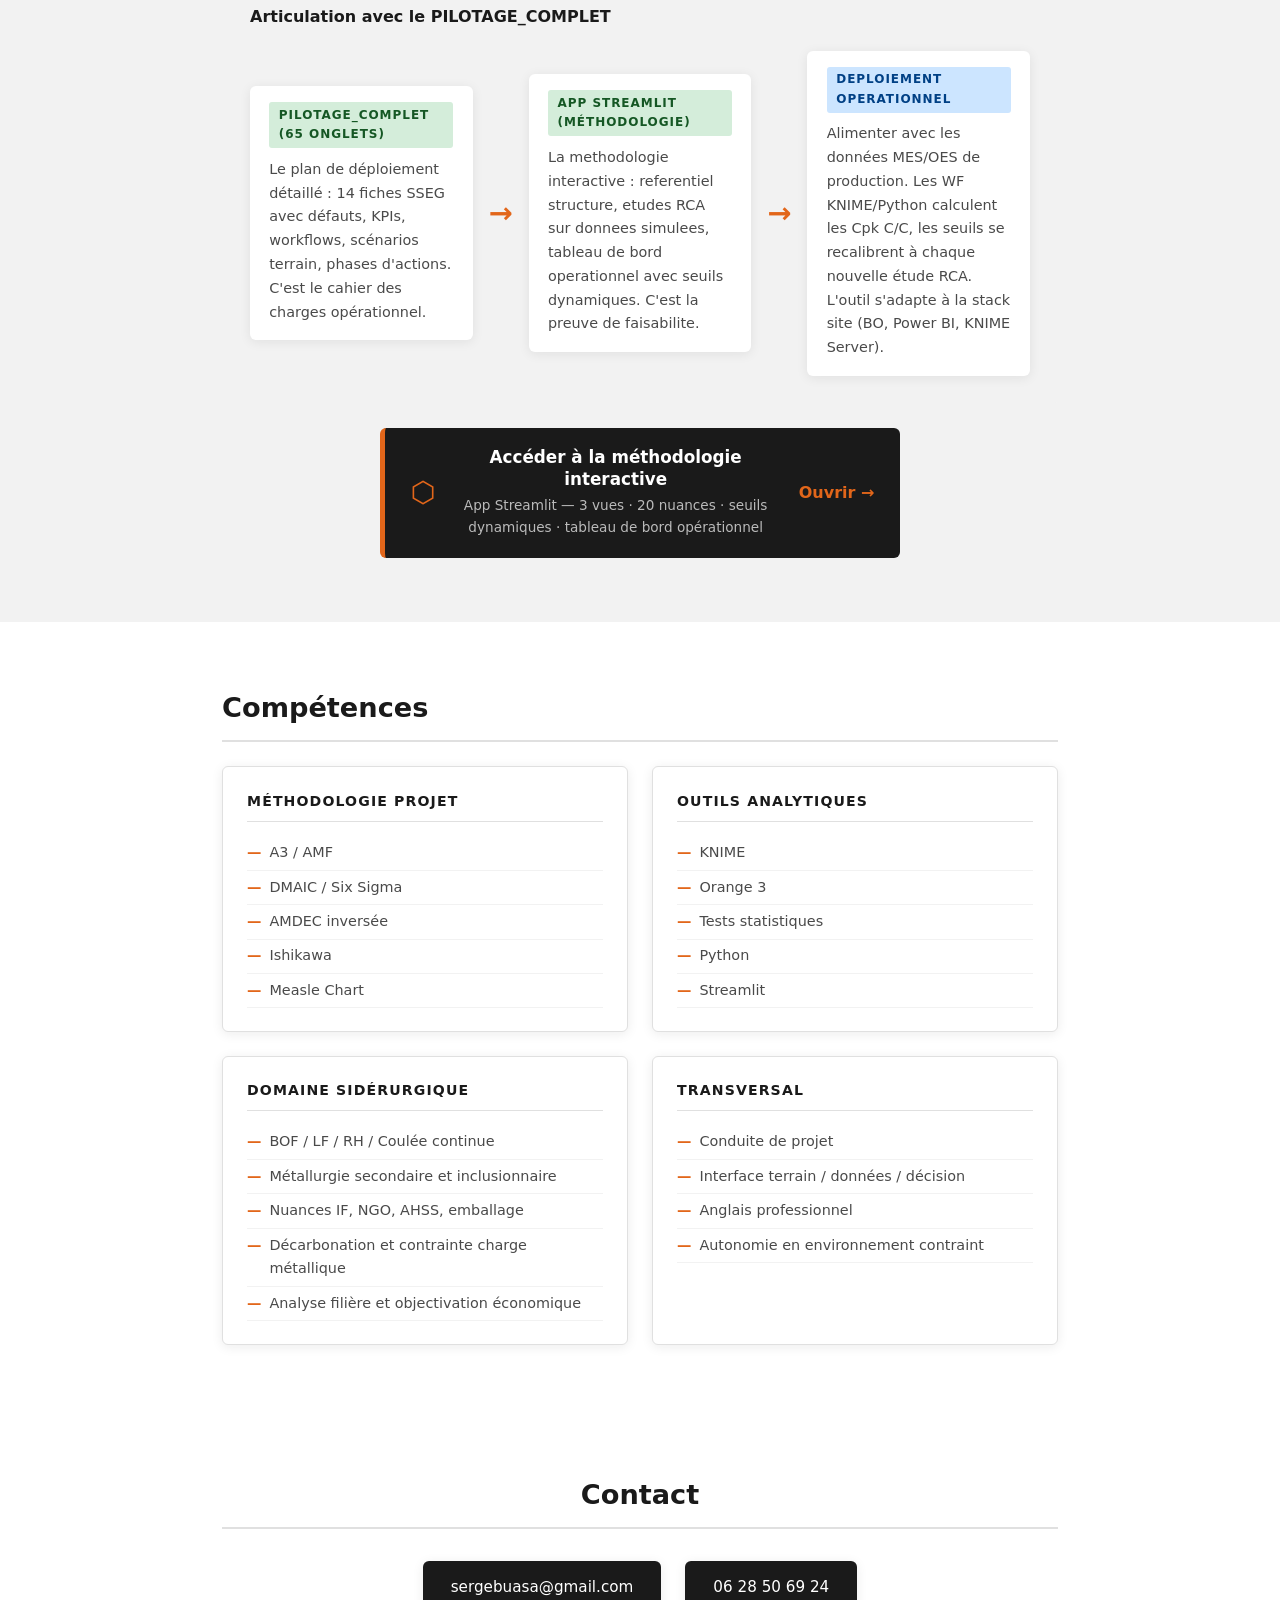
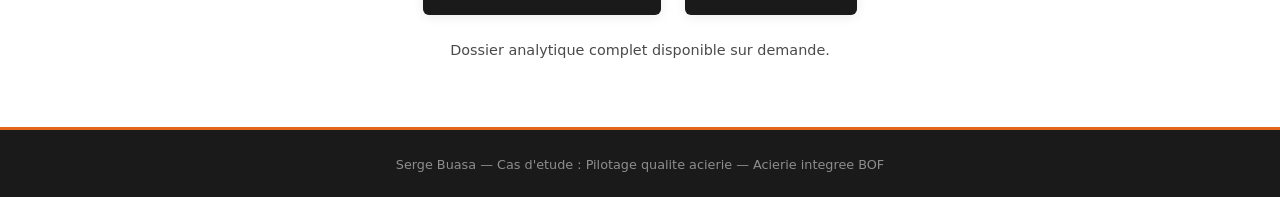
==== commit ddee3402: "mise a jour site : neutralisation marques, 65 onglets, switch FR/EN, traduction EN - noms de marque " ====
--- a/index.html
+++ b/index.html
@@ -15,9 +15,13 @@
         <p class="header-tag">Cas d'etude industriel</p>
         <h1>Serge Buasa</h1>
         <p class="header-subtitle">Pilotage qualite process acierie</p>
-        <p class="header-location">Contexte ArcelorMittal Dunkerque — donnees simulees</p>
+        <p class="header-location">Contexte acierie integree BOF multi-segments — donnees simulees</p>
       </div>
       <div class="header-right">
+        <div class="lang-switch">
+          <span class="lang-active">FR</span>
+          <a href="en.html" class="lang-link">EN</a>
+        </div>
         <a href="cv_serge_buasa.pdf" class="btn-download" download>Télécharger le CV</a>
       </div>
     </div>
@@ -42,7 +46,7 @@
     <section id="profil">
       <div class="section-inner">
         <h2>Profil</h2>
-        <p class="lead">Alternance achevée en mars 2026 sur le site ArcelorMittal Dunkerque, au contact direct des données et problématiques de production aciérie.</p>
+        <p class="lead">Alternance achevée en mars 2026 sur un site sidérurgique intégré (BOF), au contact direct des données et problématiques de production aciérie.</p>
         <p class="lead">Travail centré sur l’analyse qualité process, la structuration de bases filières et l’objectivation statistique de variables critiques sur cas réels.</p>
         <p class="lead">Objectif sur ce poste : prolonger le socle A3 / AMF transmis par les experts process par une couche analytique ciblée, au service de la chimie acier, de la maîtrise inclusionnaire et de la maîtrise thermique.</p>
 
@@ -152,7 +156,7 @@
             </div>
             <div class="axe-section">
               <span class="axe-label">Impact EAF-DRI 2029</span>
-              <p><strong>Gangue DRI :</strong> SiO₂ (2–5 %) et Al₂O₃ (0,5–2 %) résiduels modifient le laitier LF → basicité chute si CaO non ajusté → désulfuration dégradée → MnS fins. <strong>H₂ :</strong> HBI humide (stockage maritime Dunkerque) → H 6–10 ppm en sortie EAF vs 2–4 ppm BF-BOF → dégazage RH H prolongé.</p>
+              <p><strong>Gangue DRI :</strong> SiO₂ (2–5 %) et Al₂O₃ (0,5–2 %) résiduels modifient le laitier LF → basicité chute si CaO non ajusté → désulfuration dégradée → MnS fins. <strong>H₂ :</strong> HBI humide (stockage maritime site) → H 6–10 ppm en sortie EAF vs 2–4 ppm BF-BOF → dégazage RH H prolongé.</p>
             </div>
           </div>
 
@@ -236,7 +240,7 @@
     <section id="pilotage">
       <div class="section-inner">
         <h2>Pilotage support process métal liquide</h2>
-        <p class="lead">Déploiement concret — 54 onglets du dashboard direction aux fiches nuances individuelles. 4 niveaux hiérarchiques, 4 A3, 14 sous-segments, 20 nuances types, grille de pilotage, workflows KNIME.</p>
+        <p class="lead">Déploiement concret — 65 onglets du dashboard direction aux fiches nuances individuelles. 4 niveaux hiérarchiques, 4 A3, 14 sous-segments, 20 nuances types, grille de pilotage, workflows KNIME.</p>
 
         <div class="pilot-nav">
           <a href="#pilot-dashboard">Dashboard</a>
@@ -291,12 +295,12 @@
             <div class="dash-tile" style="border-top-color:#C04E0E;">
               <h4>NGO</h4>
               <p>Aciers électriques</p>
-              <p style="font-size:0.72rem;">2 SSEG · M400-50A, iCARe®, M600-50</p>
+              <p style="font-size:0.72rem;">2 SSEG · M400-50A, NGO Si mod., M600-50</p>
             </div>
             <div class="dash-tile" style="border-top-color:#1A1A1A;">
               <h4>AHSS</h4>
               <p>Haute résistance</p>
-              <p style="font-size:0.72rem;">4 SSEG · HSLA 420, Usibor®, TRIP780, Fortiform®</p>
+              <p style="font-size:0.72rem;">4 SSEG · HSLA 420, PHS 22MnB5, TRIP780, AHSS 3G</p>
             </div>
             <div class="dash-tile" style="border-top-color:#4A4A4A;">
               <h4>Emballage</h4>
@@ -336,10 +340,10 @@
                 <tr><td>Ni résiduel (%)</td><td>&lt; 0,100%</td><td>C/C</td><td>OES aciérie</td><td>A3-1</td></tr>
 
                 <tr class="grille-niveau"><td colspan="5">NIVEAU 2 — SEGMENT NGO</td></tr>
-                <tr><td>C sortie RH (ppm)</td><td>haut Si &lt; 20 · iCARe &lt; 20 · M600 &lt; 25</td><td>C/C</td><td>OES RH</td><td>A3-3</td></tr>
-                <tr><td>N sortie RH (ppm)</td><td>haut Si &lt; 25 · iCARe &lt; 25 · M600 &lt; 30</td><td>C/C</td><td>OES RH</td><td>A3-3</td></tr>
-                <tr><td>Cu poche (%)</td><td>haut Si &lt; 0,045 · iCARe &lt; 0,055</td><td>C/C</td><td>OES</td><td>A3-1</td></tr>
-                <tr><td>Si (%)</td><td>haut Si 2,90–3,30 · iCARe 0,50–1,50</td><td>C/C</td><td>OES</td><td>—</td></tr>
+                <tr><td>C sortie RH (ppm)</td><td>haut Si &lt; 20 · NGO Si mod. &lt; 20 · M600 &lt; 25</td><td>C/C</td><td>OES RH</td><td>A3-3</td></tr>
+                <tr><td>N sortie RH (ppm)</td><td>haut Si &lt; 25 · NGO Si mod. &lt; 25 · M600 &lt; 30</td><td>C/C</td><td>OES RH</td><td>A3-3</td></tr>
+                <tr><td>Cu poche (%)</td><td>haut Si &lt; 0,045 · NGO Si mod. &lt; 0,055</td><td>C/C</td><td>OES</td><td>A3-1</td></tr>
+                <tr><td>Si (%)</td><td>haut Si 2,90–3,30 · NGO Si mod. 0,50–1,50</td><td>C/C</td><td>OES</td><td>—</td></tr>
 
                 <tr class="grille-niveau"><td colspan="5">NIVEAU 2 — SEGMENT EMBALLAGE</td></tr>
                 <tr><td>Cu poche (%)</td><td>&lt; 0,075</td><td>C/C</td><td>OES</td><td>A3-1</td></tr>
@@ -358,11 +362,11 @@
           <p>Seuils, cofacteurs et défauts pour les 2 segments avec données démo.</p>
 
           <div class="seg-fiche">
-            <div class="seg-fiche-header seg-ngo">NGO — Aciers Électriques EV / iCARe® (EN 10106)</div>
+            <div class="seg-fiche-header seg-ngo">NGO — Aciers Électriques EV / NGO Si mod. (EN 10106)</div>
             <div class="seg-fiche-body">
               <h4>Seuils clés</h4>
               <table class="grille-table">
-                <thead><tr><th>Indicateur</th><th>NGO haut Si</th><th>NGO iCARe</th><th>M600-50</th></tr></thead>
+                <thead><tr><th>Indicateur</th><th>NGO haut Si</th><th>NGO Si mod.</th><th>M600-50</th></tr></thead>
                 <tbody>
                   <tr><td>C sortie RH (ppm)</td><td>&lt; 20</td><td>&lt; 20</td><td>&lt; 25</td></tr>
                   <tr><td>N sortie RH (ppm)</td><td>&lt; 25</td><td>&lt; 25</td><td>&lt; 30</td></tr>
@@ -498,18 +502,25 @@
 
         <!-- ═══ CLASSEUR COMPLET ═══ -->
         <div id="pilot-classeur" class="pilot-subsection">
-          <h3>Classeur complet — 54 onglets</h3>
-          <p>Navigation par onglets en bas du classeur. Document en consultation uniquement.</p>
-          <div style="margin-top:1rem; position:relative; border:1px solid var(--gray-border); border-radius:var(--radius); overflow:hidden;">
-            <button id="btn-fullscreen" onclick="document.getElementById('pilotage-frame').requestFullscreen()" style="position:absolute; top:8px; right:8px; z-index:10; background:var(--blue); color:var(--white); border:none; border-radius:4px; padding:6px 14px; font-size:0.8rem; font-weight:600; cursor:pointer; display:flex; align-items:center; gap:6px; opacity:0.85; transition:opacity 0.2s;" onmouseover="this.style.opacity='1'" onmouseout="this.style.opacity='0.85'">
-              <svg xmlns="http://www.w3.org/2000/svg" width="14" height="14" viewBox="0 0 24 24" fill="none" stroke="currentColor" stroke-width="2" stroke-linecap="round" stroke-linejoin="round"><path d="M8 3H5a2 2 0 0 0-2 2v3m18 0V5a2 2 0 0 0-2-2h-3m0 18h3a2 2 0 0 0 2-2v-3M3 16v3a2 2 0 0 0 2 2h3"/></svg>
-              Plein écran
-            </button>
-            <iframe id="pilotage-frame"
-              width="100%" height="600" frameborder="0" scrolling="yes"
-              sandbox="allow-scripts allow-same-origin"
-              src="https://synpase2026-my.sharepoint.com/personal/sergebuasa_synpase2026_onmicrosoft_com/_layouts/15/Doc.aspx?sourcedoc={bb20c971-be06-45a2-abdd-e067dabb7f3f}&action=embedview&ActiveCell='INDEX'!A1&wdHideGridlines=True&wdHideHeaders=True&wdDownloadButton=False&wdAllowInteractivity=False&wdPrint=False"
-            ></iframe>
+          <h3>Classeur complet — 65 onglets</h3>
+          <p>Outil de pilotage unifié construit en consolidation. Navigation hiérarchique par onglets.</p>
+          <div class="classeur-placeholder">
+            <div class="classeur-icon">
+              <svg xmlns="http://www.w3.org/2000/svg" width="48" height="48" viewBox="0 0 24 24" fill="none" stroke="currentColor" stroke-width="1.5" stroke-linecap="round" stroke-linejoin="round"><path d="M14 2H6a2 2 0 0 0-2 2v16a2 2 0 0 0 2 2h12a2 2 0 0 0 2-2V8z"/><polyline points="14 2 14 8 20 8"/><line x1="8" y1="13" x2="16" y2="13"/><line x1="8" y1="17" x2="16" y2="17"/><line x1="8" y1="9" x2="10" y2="9"/></svg>
+            </div>
+            <p class="classeur-title">PILOTAGE_COMPLET.xlsx</p>
+            <p class="classeur-desc">65 onglets — dashboard direction, fiches segment, fiches sous-segment, fiches nuance, grille de pilotage, scénarios de dérive, Gantt portefeuille, journal d'incidents, workflows KNIME.</p>
+            <div class="classeur-structure">
+              <span class="classeur-tag">INDEX</span>
+              <span class="classeur-tag">4 Segments</span>
+              <span class="classeur-tag">14 Sous-segments</span>
+              <span class="classeur-tag">20 Nuances</span>
+              <span class="classeur-tag">Grille pilotage</span>
+              <span class="classeur-tag">Scénarios dérive</span>
+              <span class="classeur-tag">Gantt</span>
+              <span class="classeur-tag">Matrice défauts</span>
+            </div>
+            <p class="classeur-access">Document consultable sur demande — modalités à convenir lors de l'entretien.</p>
           </div>
         </div>
 
@@ -560,11 +571,11 @@
               </div>
             </div>
             <div class="sseg-row">
-              <div class="sseg-label">NGO iCARe®<span class="cofact">C &lt; 20 ppm · N &lt; 25 ppm · Cu &lt; 0,05% · [Al]sol fenêtre étroite</span></div>
+              <div class="sseg-label">NGO Si mod.<span class="cofact">C &lt; 20 ppm · N &lt; 25 ppm · Cu &lt; 0,05% · [Al]sol fenêtre étroite</span></div>
               <div class="nuances-list">
-                <span class="nuance nuance-todo">iCARe® Save</span>
-                <span class="nuance nuance-todo">iCARe® Torque</span>
-                <span class="nuance nuance-todo">iCARe® Speed</span>
+                <span class="nuance nuance-todo">NGO Si mod. Save</span>
+                <span class="nuance nuance-todo">NGO Si mod. Torque</span>
+                <span class="nuance nuance-todo">NGO Si mod. Speed</span>
                 <span class="nuance nuance-todo">M600-50</span>
               </div>
             </div>
@@ -577,16 +588,16 @@
               <div class="nuances-list"><span class="nuance nuance-todo">HSLA 420</span></div>
             </div>
             <div class="sseg-row">
-              <div class="sseg-label">Usibor® PHS<span class="cofact">P résiduel · P&times;Cu · B_libre &ge; 10 ppm · ségrégation CC</span></div>
-              <div class="nuances-list"><span class="nuance nuance-todo">Usibor® 1500</span></div>
+              <div class="sseg-label">PHS 22MnB5<span class="cofact">P résiduel · P&times;Cu · B_libre &ge; 10 ppm · ségrégation CC</span></div>
+              <div class="nuances-list"><span class="nuance nuance-todo">PHS 22MnB5 1500</span></div>
             </div>
             <div class="sseg-row">
               <div class="sseg-label">TRIP 780<span class="cofact">Si/Al &rarr; austénite résiduelle &gamma; · Cu&times;Si · C péritectique</span></div>
               <div class="nuances-list"><span class="nuance nuance-todo">TRIP 780</span></div>
             </div>
             <div class="sseg-row">
-              <div class="sseg-label">Fortiform®<span class="cofact">B · Ti · N · P · Cu · H · formage à froid</span></div>
-              <div class="nuances-list"><span class="nuance nuance-todo">Fortiform® 980</span></div>
+              <div class="sseg-label">AHSS 3G<span class="cofact">B · Ti · N · P · Cu · H · formage à froid</span></div>
+              <div class="nuances-list"><span class="nuance nuance-todo">AHSS 3G 980</span></div>
             </div>
           </div>
 
@@ -638,7 +649,7 @@
               </tr>
               <tr class="ngo-current">
                 <td><strong>Moteurs traction EV</strong></td>
-                <td>iCARe® Save / Torque / Speed en qualification</td>
+                <td>NGO Si mod. Save / Torque / Speed en qualification</td>
                 <td>Montée en robustesse process</td>
                 <td>Cu bas · C/N ultra-bas · propreté inclusionnaire</td>
                 <td>Suivi Cpk Cu, dérive RH, lien W/kg vs chimie brame</td>
@@ -675,7 +686,7 @@
                 <td>Régression Rm/A80 · arbre zones péritectiques</td>
               </tr>
               <tr>
-                <td><strong>Usibor® route EAF</strong></td>
+                <td><strong>PHS 22MnB5 route EAF</strong></td>
                 <td>Décision stratégique : viable en EAF ?</td>
                 <td>Triple contrainte P+Cu+N à arbitrer</td>
                 <td>P &lt; 0.009% · B libre &gt; 10 ppm · Ti/N &gt; 3.42</td>
@@ -770,7 +781,7 @@
           <h3>Articulation avec le PILOTAGE_COMPLET</h3>
           <div class="continuation-steps">
             <div class="cont-step done">
-              <span class="cont-label">PILOTAGE_COMPLET (63 onglets)</span>
+              <span class="cont-label">PILOTAGE_COMPLET (65 onglets)</span>
               <p>Le plan de déploiement détaillé : 14 fiches SSEG avec défauts, KPIs, workflows, scénarios terrain, phases d'actions. C'est le cahier des charges opérationnel.</p>
             </div>
             <div class="cont-arrow">&rarr;</div>
@@ -863,7 +874,7 @@
   </main>
 
   <footer>
-    <p>Serge Buasa — Cas d'etude : Pilotage qualite acierie — Contexte ArcelorMittal Dunkerque</p>
+    <p>Serge Buasa — Cas d'etude : Pilotage qualite acierie — Acierie integree BOF</p>
   </footer>
 
   <script>
@@ -875,16 +886,52 @@
       });
     });
 
+    const mainNav = document.querySelector('nav');
     const sections = document.querySelectorAll('section[id]');
     const navLinks = document.querySelectorAll('nav a');
+
+    // Pilot sub-nav: sticky shadow + active pill highlight
+    const pilotNav = document.querySelector('.pilot-nav');
+    const pilotLinks = pilotNav ? pilotNav.querySelectorAll('a') : [];
+    const pilotSubs = document.querySelectorAll('.pilot-subsection');
+
+    // Sync --nav-h CSS variable with actual nav height
+    function syncNavHeight() {
+      const h = mainNav.offsetHeight;
+      document.documentElement.style.setProperty('--nav-h', h + 'px');
+    }
+    syncNavHeight();
+    window.addEventListener('resize', syncNavHeight);
+
     window.addEventListener('scroll', () => {
+      const navH = mainNav.offsetHeight;
+
+      // Main nav active state
       let current = '';
       sections.forEach(s => {
-        if (window.scrollY >= s.offsetTop - 80) current = s.getAttribute('id');
+        if (window.scrollY >= s.offsetTop - navH - 10) current = s.getAttribute('id');
       });
       navLinks.forEach(a => {
         a.classList.toggle('active', a.getAttribute('href') === '#' + current);
       });
+
+      // Pilot nav: stuck shadow
+      if (pilotNav) {
+        const rect = pilotNav.getBoundingClientRect();
+        pilotNav.classList.toggle('stuck', rect.top <= navH + 1);
+      }
+
+      // Pilot nav: active pill
+      if (pilotSubs.length) {
+        const offset = navH + (pilotNav ? pilotNav.offsetHeight : 0) + 20;
+        let activeSub = '';
+        pilotSubs.forEach(s => {
+          if (window.scrollY >= s.offsetTop - offset) activeSub = s.getAttribute('id');
+        });
+        pilotLinks.forEach(a => {
+          a.classList.toggle('active', a.getAttribute('href') === '#' + activeSub);
+        });
+      }
     });
   </script>
 
--- a/styles.css
+++ b/styles.css
@@ -101,6 +101,32 @@
 
 .btn-download:hover { background: var(--accent-dark); }
 
+.lang-switch {
+  display: inline-flex;
+  align-items: center;
+  gap: 0;
+  border: 1px solid rgba(255,255,255,0.3);
+  border-radius: 4px;
+  overflow: hidden;
+  font-size: 0.78rem;
+  font-weight: 700;
+  margin-bottom: 0.5rem;
+}
+.lang-active {
+  padding: 0.3rem 0.6rem;
+  background: var(--white);
+  color: var(--blue);
+}
+.lang-link {
+  padding: 0.3rem 0.6rem;
+  color: rgba(255,255,255,0.7);
+  transition: color 0.2s, background 0.2s;
+}
+.lang-link:hover {
+  background: rgba(255,255,255,0.15);
+  color: var(--white);
+}
+
 /* ============================================================
    NAVIGATION
    ============================================================ */
@@ -973,13 +999,31 @@
 
 .pilot-nav {
   display: flex;
-  flex-wrap: wrap;
+  flex-wrap: nowrap;
+  overflow-x: auto;
+  -webkit-overflow-scrolling: touch;
   gap: 0.5rem;
-  margin: 1.5rem 0;
+  margin: 1rem 0;
+  position: sticky;
+  top: var(--nav-h, 50px);
+  z-index: 90;
+  background: var(--white);
+  padding: 0.6rem 0;
+  border-bottom: 1px solid transparent;
+  transition: border-color 0.2s, box-shadow 0.2s;
+  scrollbar-width: none;
+}
+.pilot-nav::-webkit-scrollbar { display: none; }
+
+.pilot-nav.stuck {
+  border-bottom-color: var(--gray-border);
+  box-shadow: 0 2px 8px rgba(0,0,0,0.06);
 }
 
 .pilot-nav a {
   display: inline-block;
+  flex-shrink: 0;
+  white-space: nowrap;
   font-size: 0.78rem;
   font-weight: 600;
   padding: 0.4rem 0.85rem;
@@ -989,7 +1033,8 @@
   transition: all 0.2s;
 }
 
-.pilot-nav a:hover {
+.pilot-nav a:hover,
+.pilot-nav a.active {
   background: var(--accent);
   color: var(--white);
   border-color: var(--accent);
@@ -999,6 +1044,7 @@
   margin-top: 2.5rem;
   padding-top: 2rem;
   border-top: 2px solid var(--gray-border);
+  scroll-margin-top: calc(var(--nav-h, 50px) + 60px);
 }
 
 .pilot-subsection h3 {
@@ -1059,6 +1105,53 @@
 .status-phase0 { background: #fff3e0; color: #e65100; }
 .status-encours { background: #e3f2fd; color: #1565c0; }
 .status-fait { background: #e8f5e9; color: #2e7d32; }
+
+/* Classeur placeholder */
+.classeur-placeholder {
+  margin-top: 1rem;
+  padding: 2.5rem 2rem;
+  border: 2px dashed var(--gray-border);
+  border-radius: var(--radius);
+  background: var(--gray-bg);
+  text-align: center;
+}
+.classeur-icon { color: var(--blue); margin-bottom: 1rem; opacity: 0.6; }
+.classeur-title {
+  font-size: 1.05rem;
+  font-weight: 700;
+  color: var(--blue);
+  margin-bottom: 0.5rem;
+}
+.classeur-desc {
+  font-size: 0.85rem;
+  color: var(--text-soft);
+  max-width: 600px;
+  margin: 0 auto 1.2rem;
+  line-height: 1.5;
+}
+.classeur-structure {
+  display: flex;
+  flex-wrap: wrap;
+  justify-content: center;
+  gap: 0.4rem;
+  margin-bottom: 1.5rem;
+}
+.classeur-tag {
+  font-size: 0.72rem;
+  font-weight: 600;
+  padding: 0.25rem 0.6rem;
+  border-radius: 12px;
+  background: var(--white);
+  border: 1px solid var(--gray-border);
+  color: var(--text-soft);
+}
+.classeur-access {
+  font-size: 0.82rem;
+  font-weight: 600;
+  color: var(--blue);
+  font-style: italic;
+  margin: 0;
+}
 
 /* Grille pilotage table */
 .grille-table {
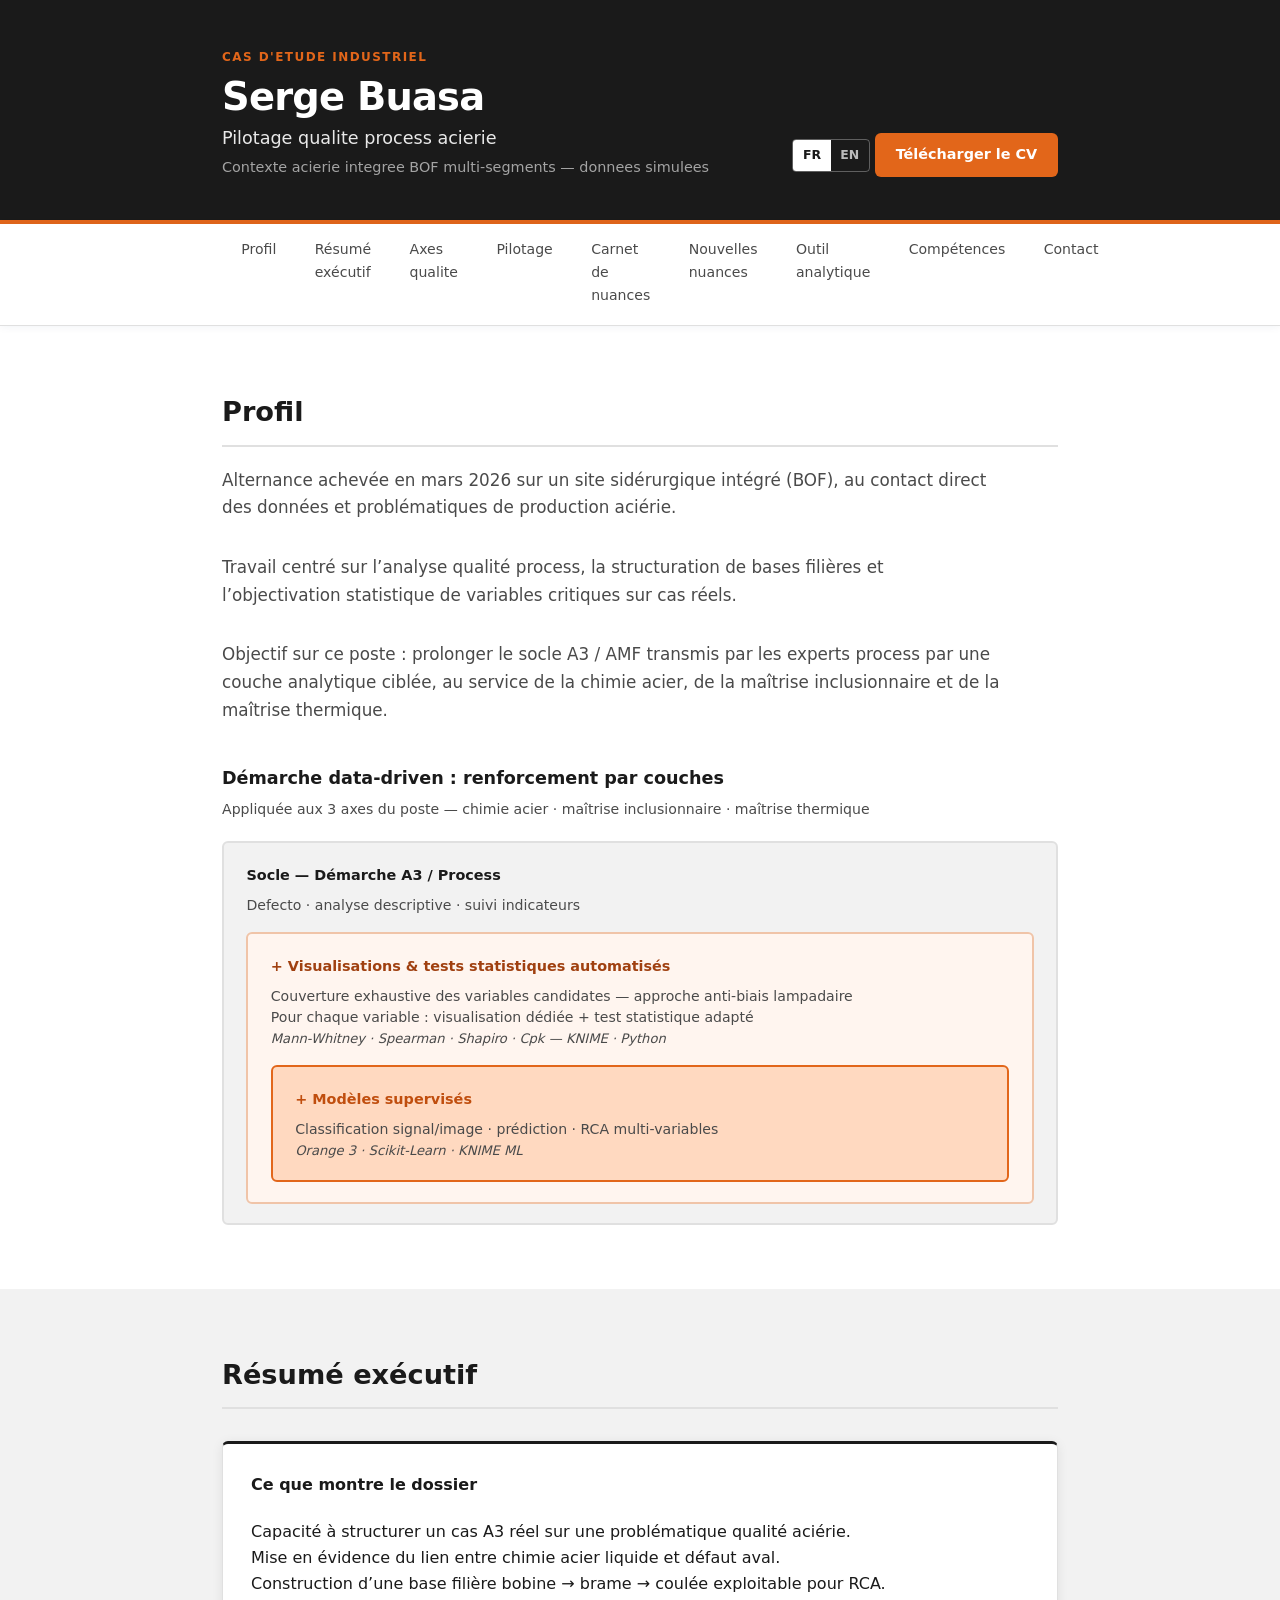
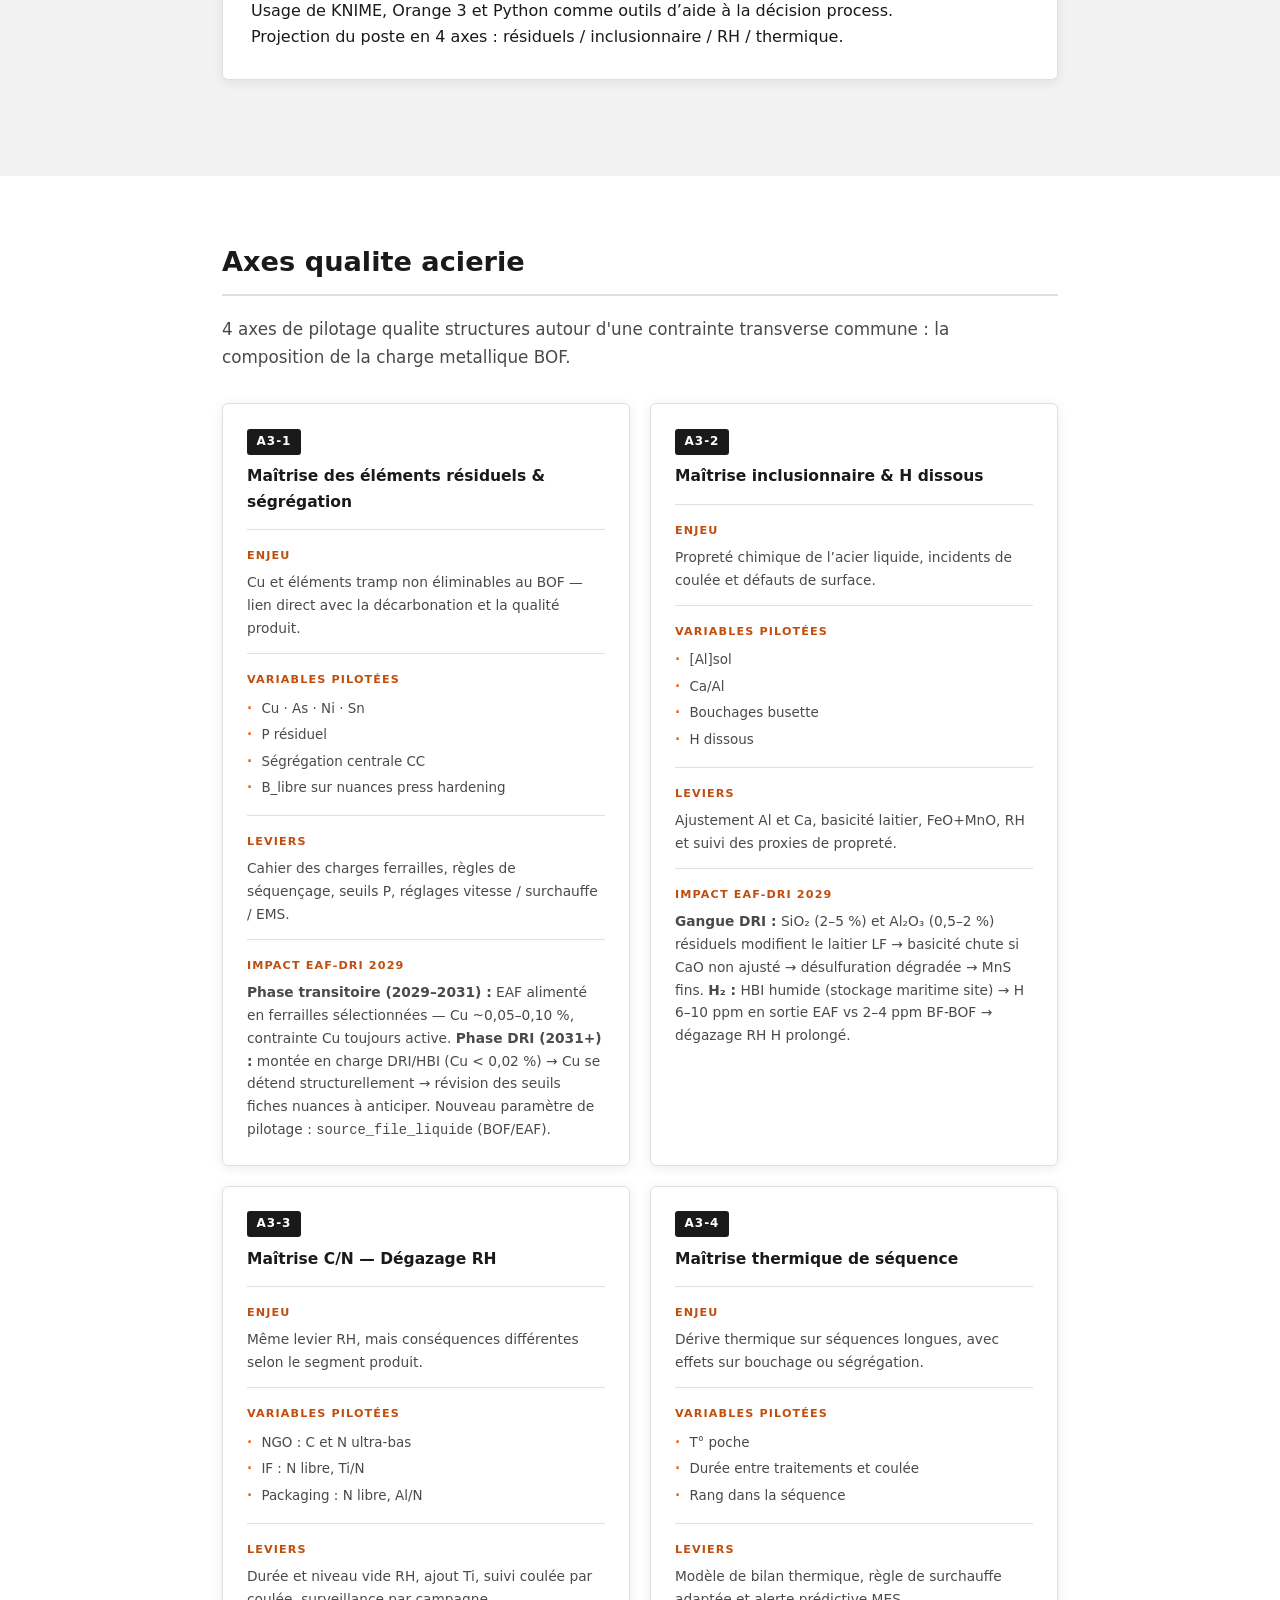
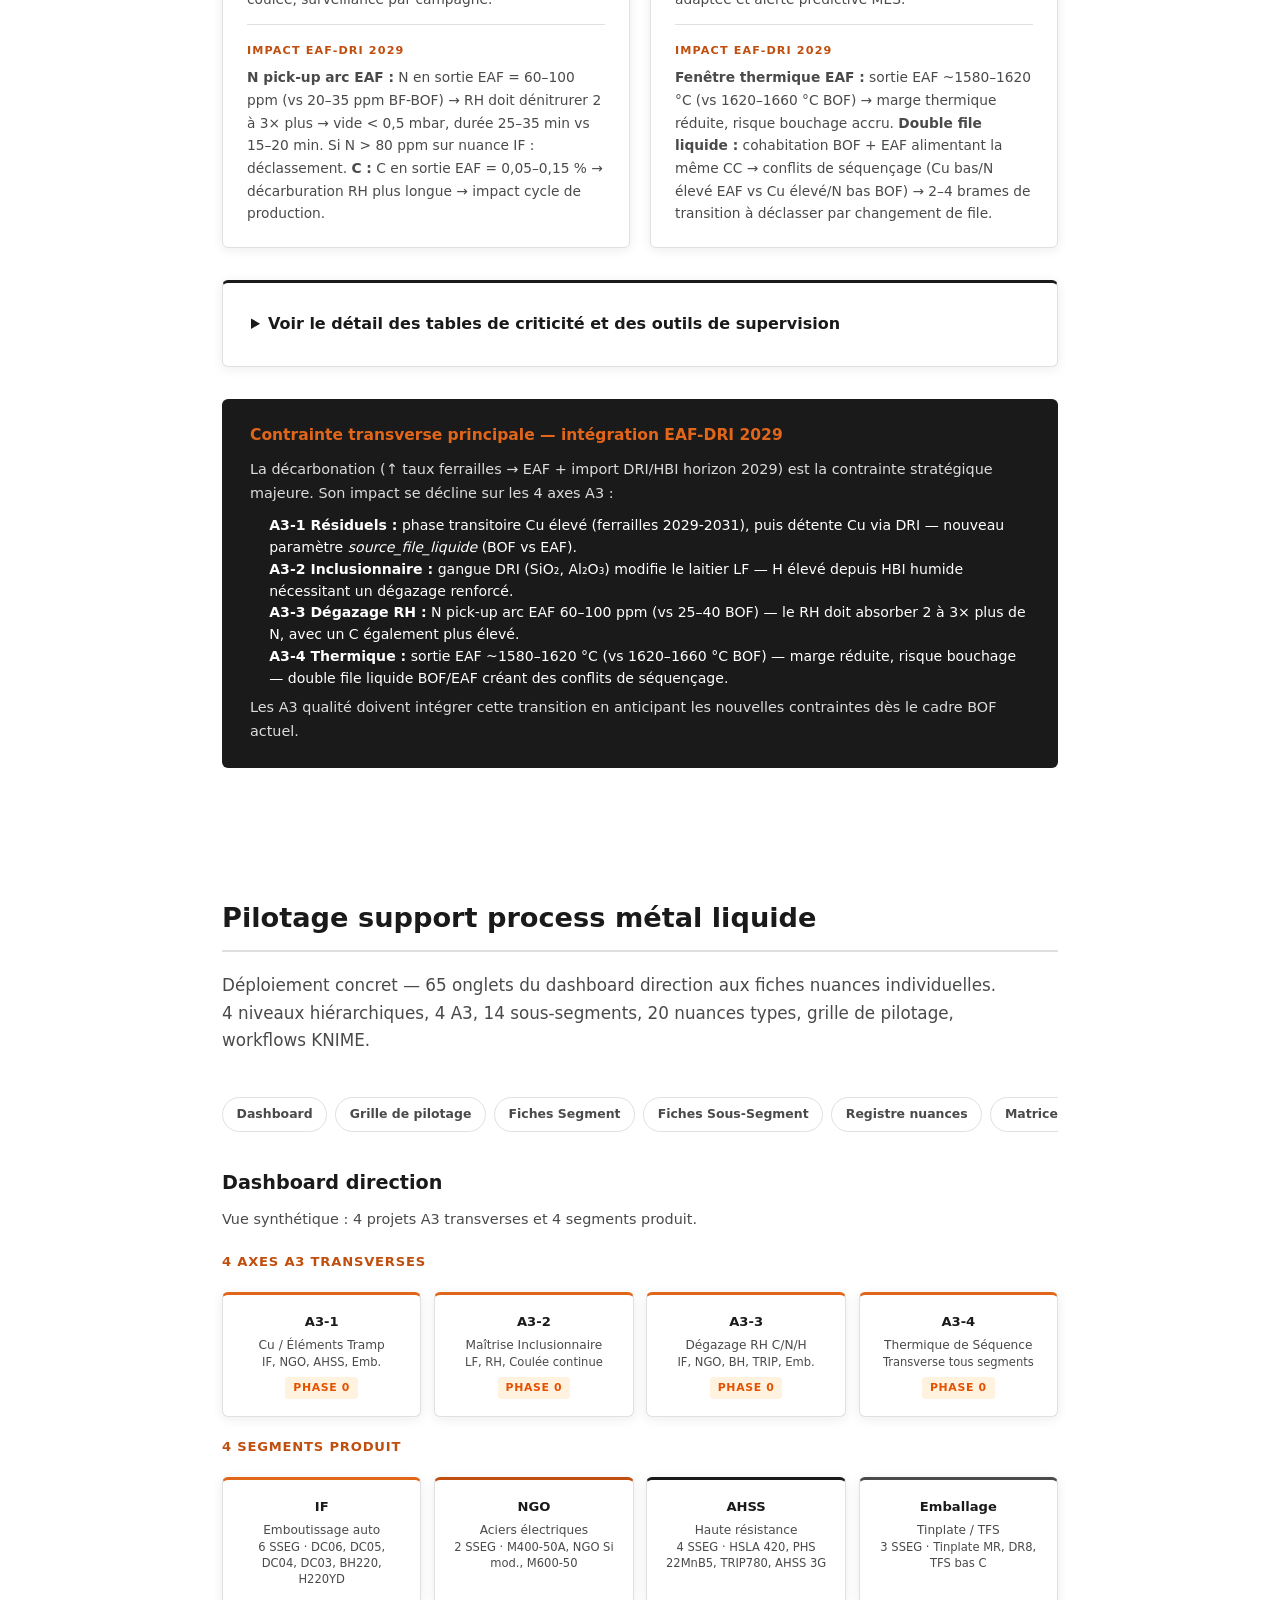
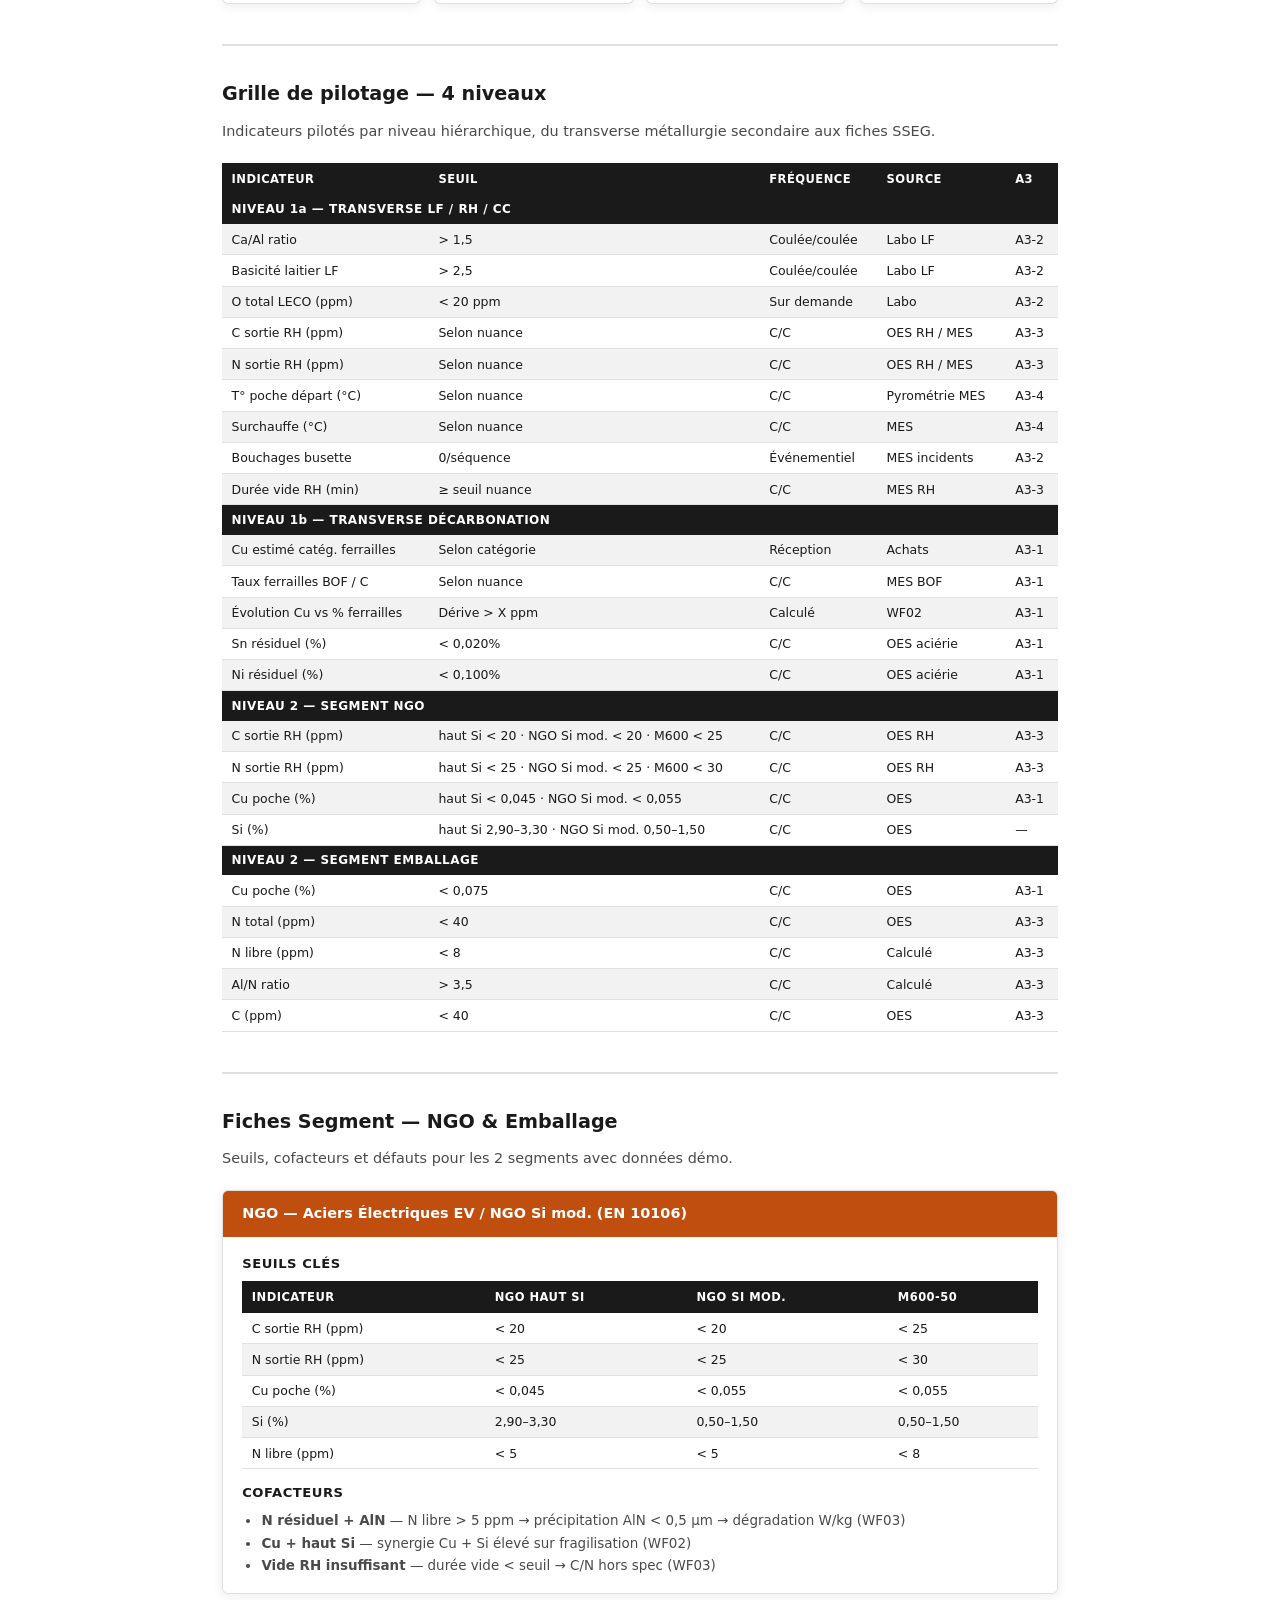
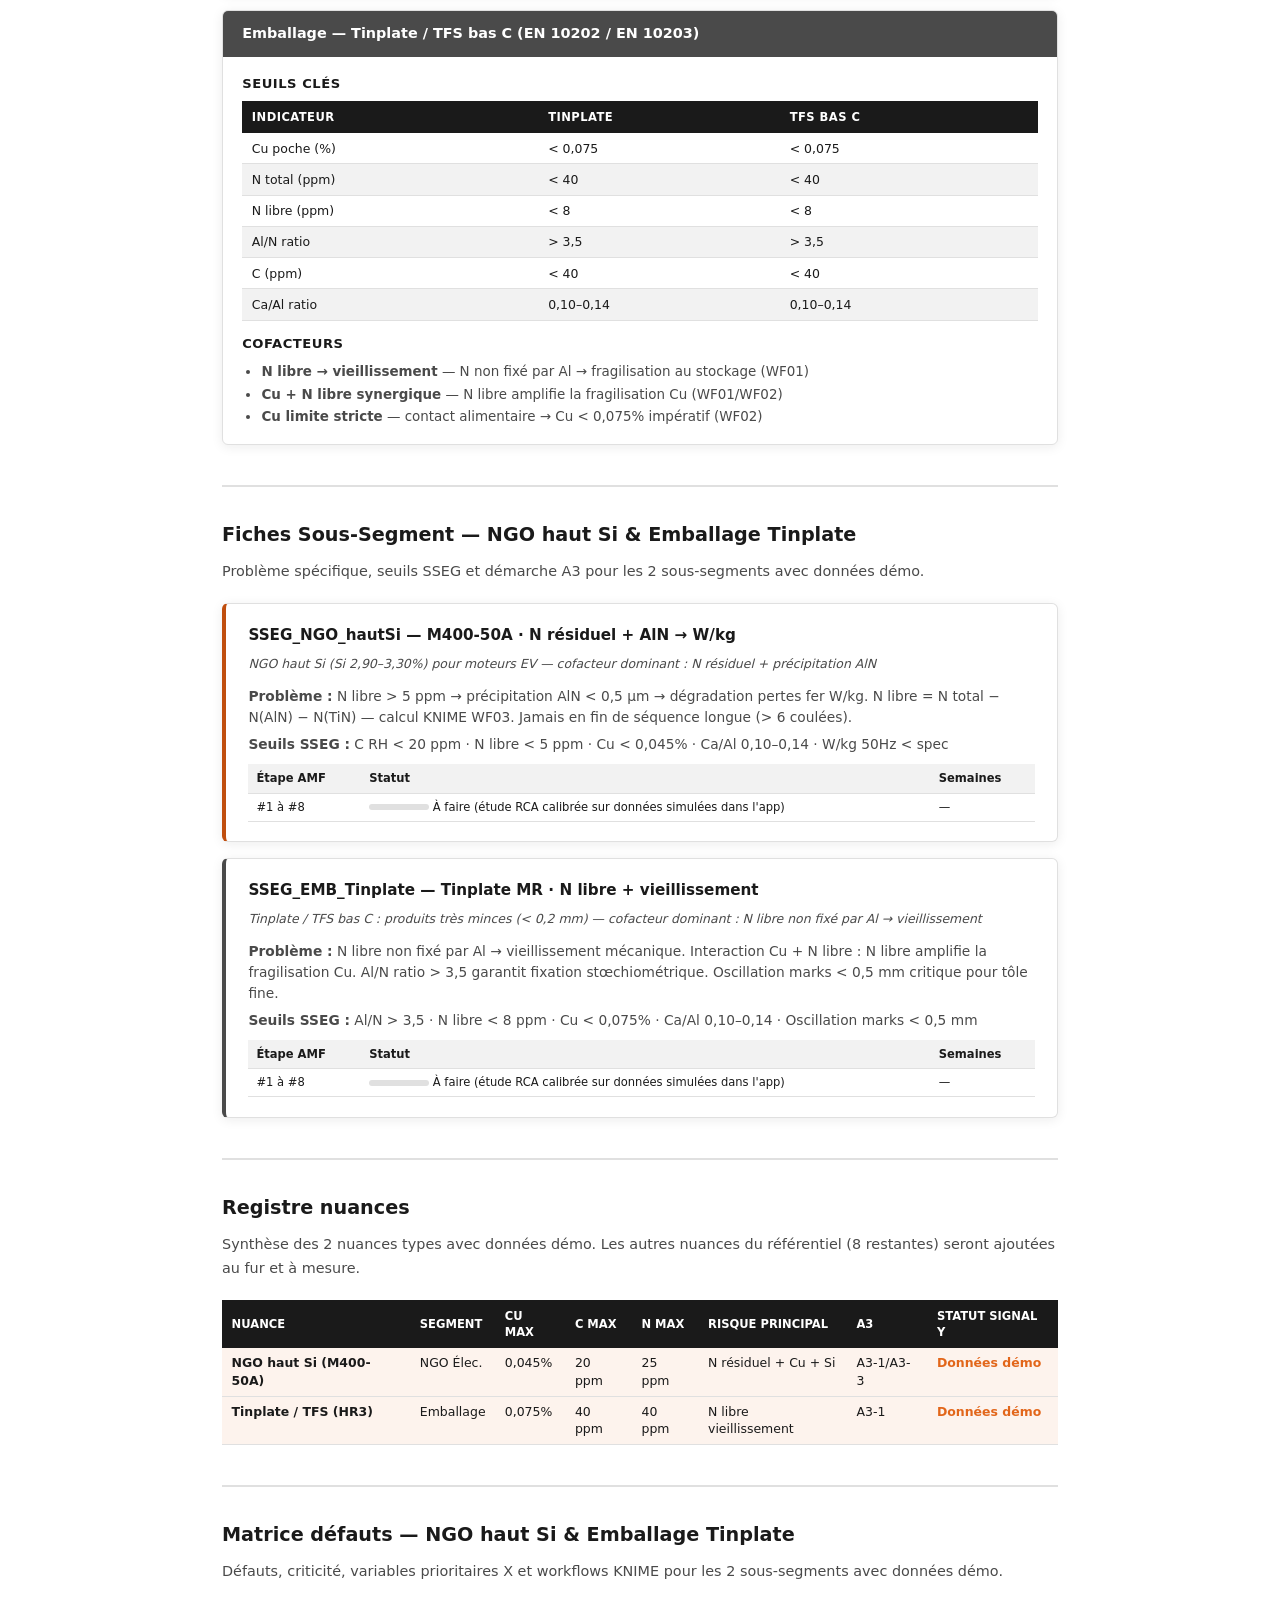
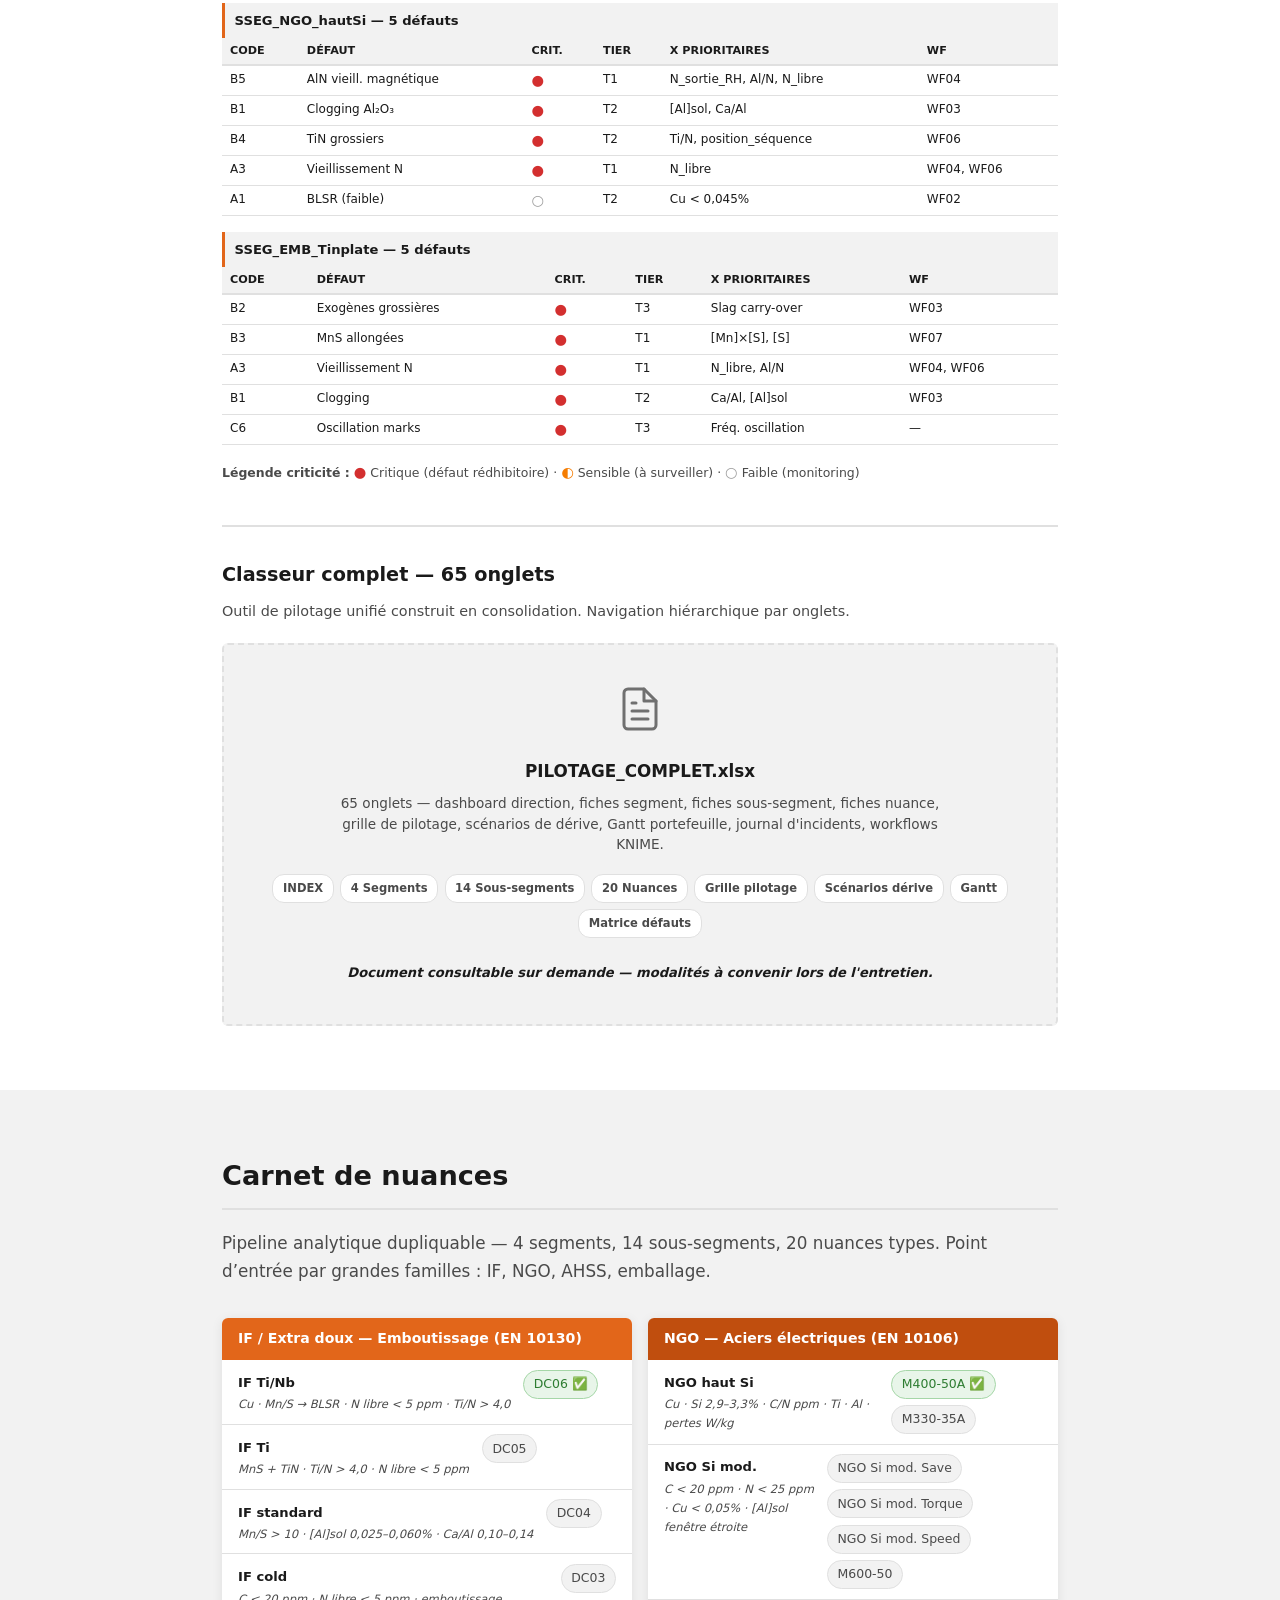
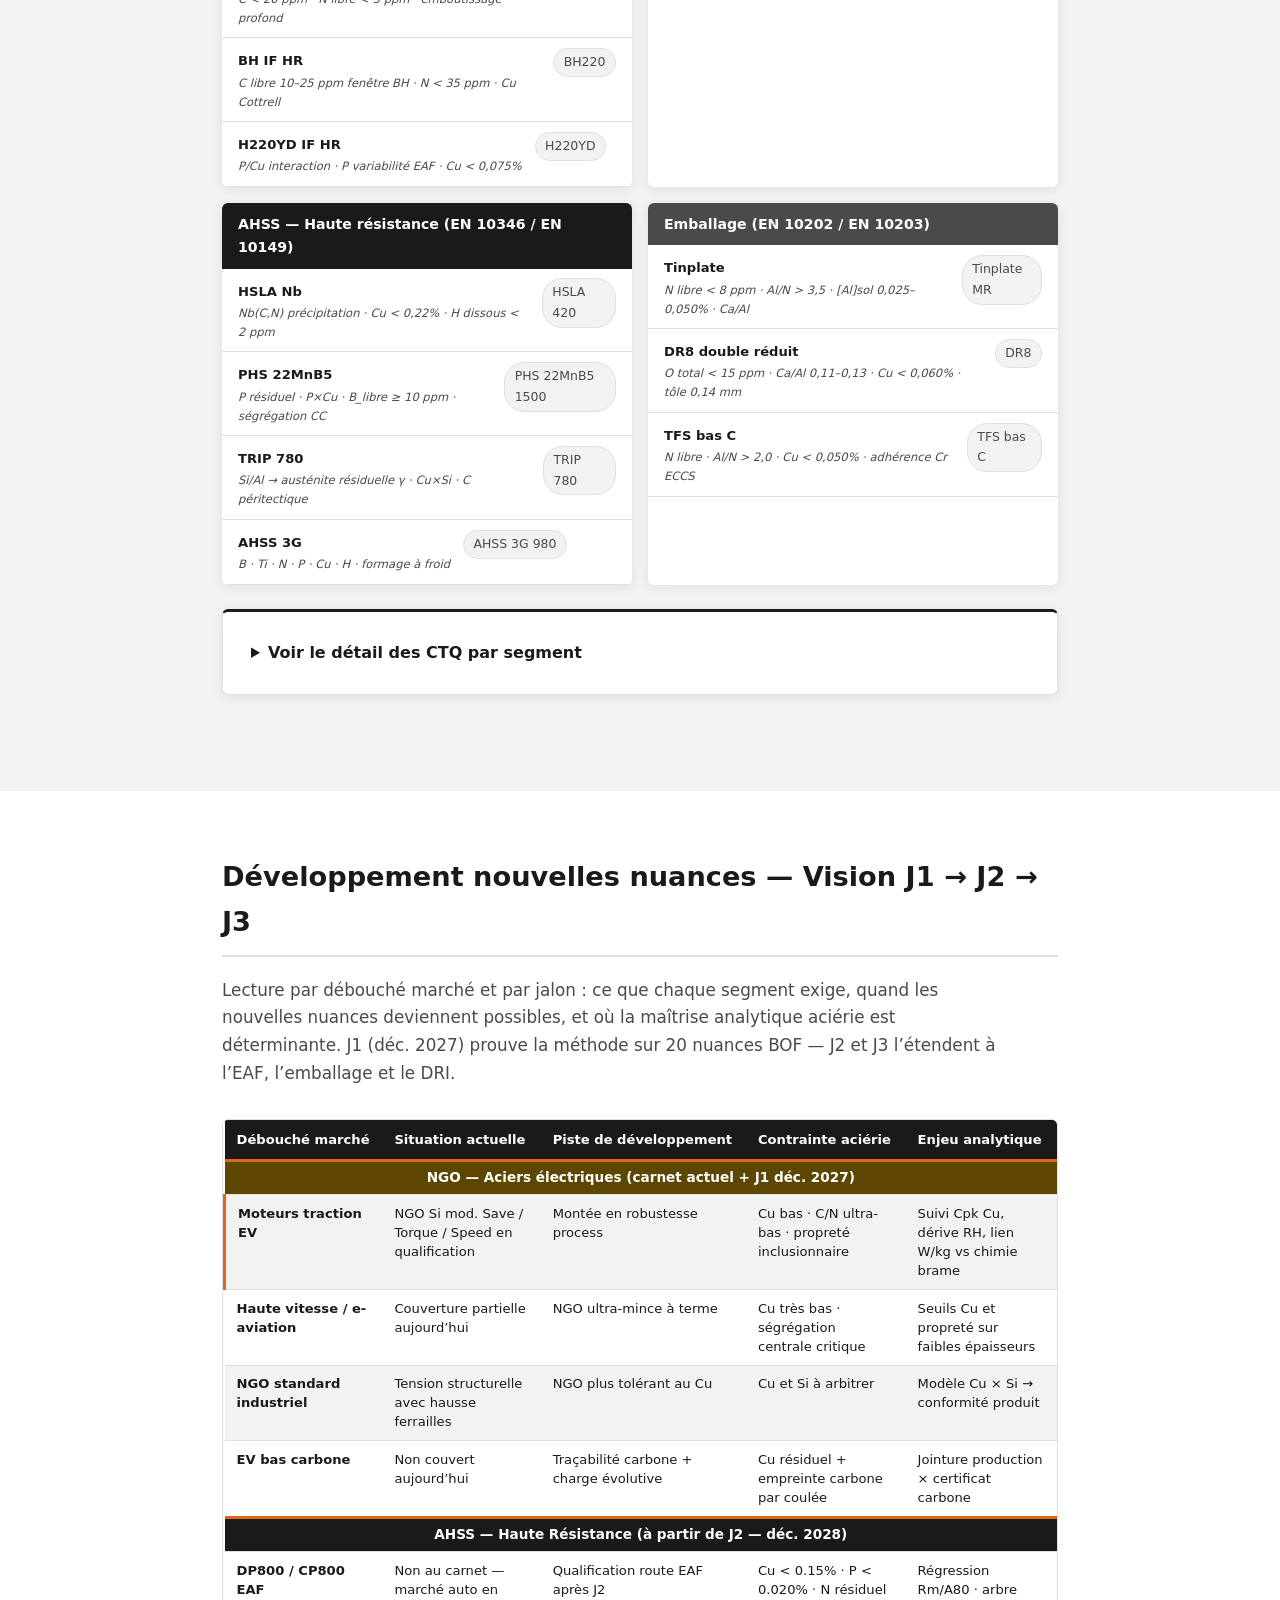
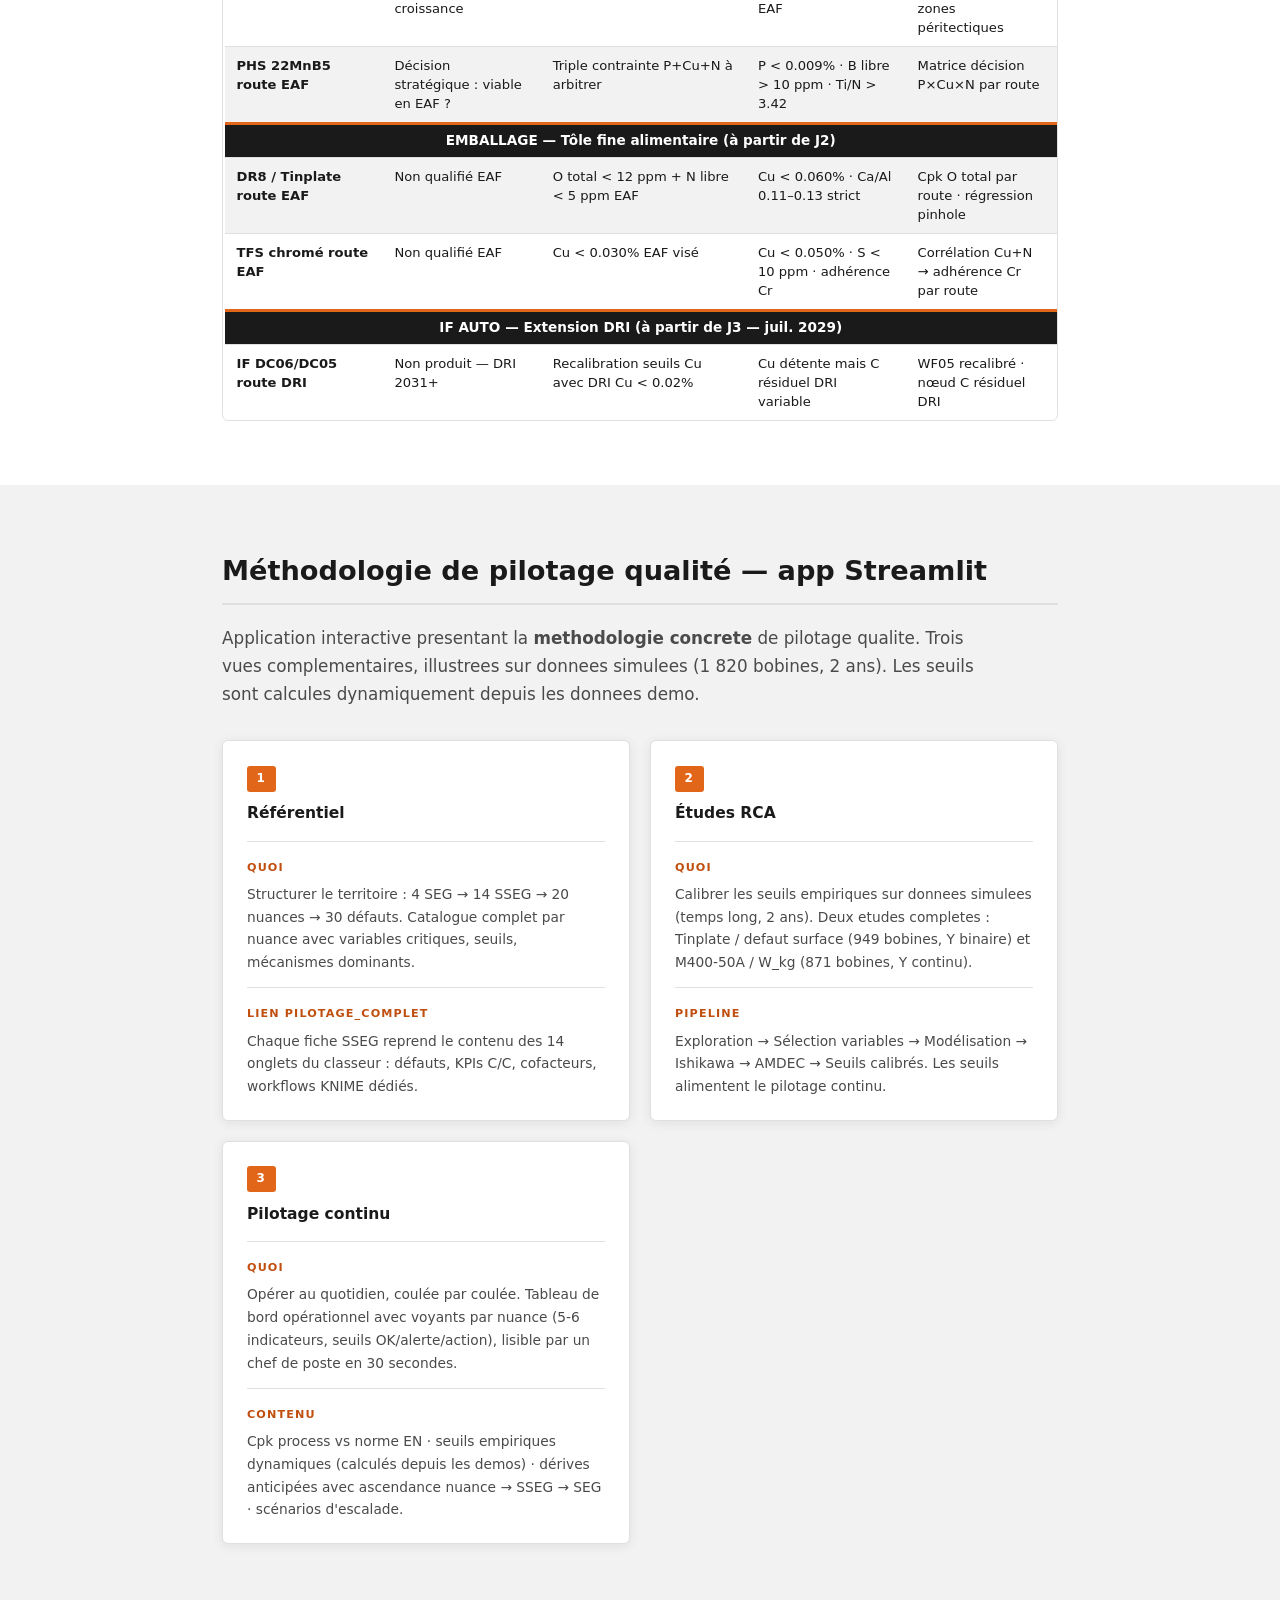
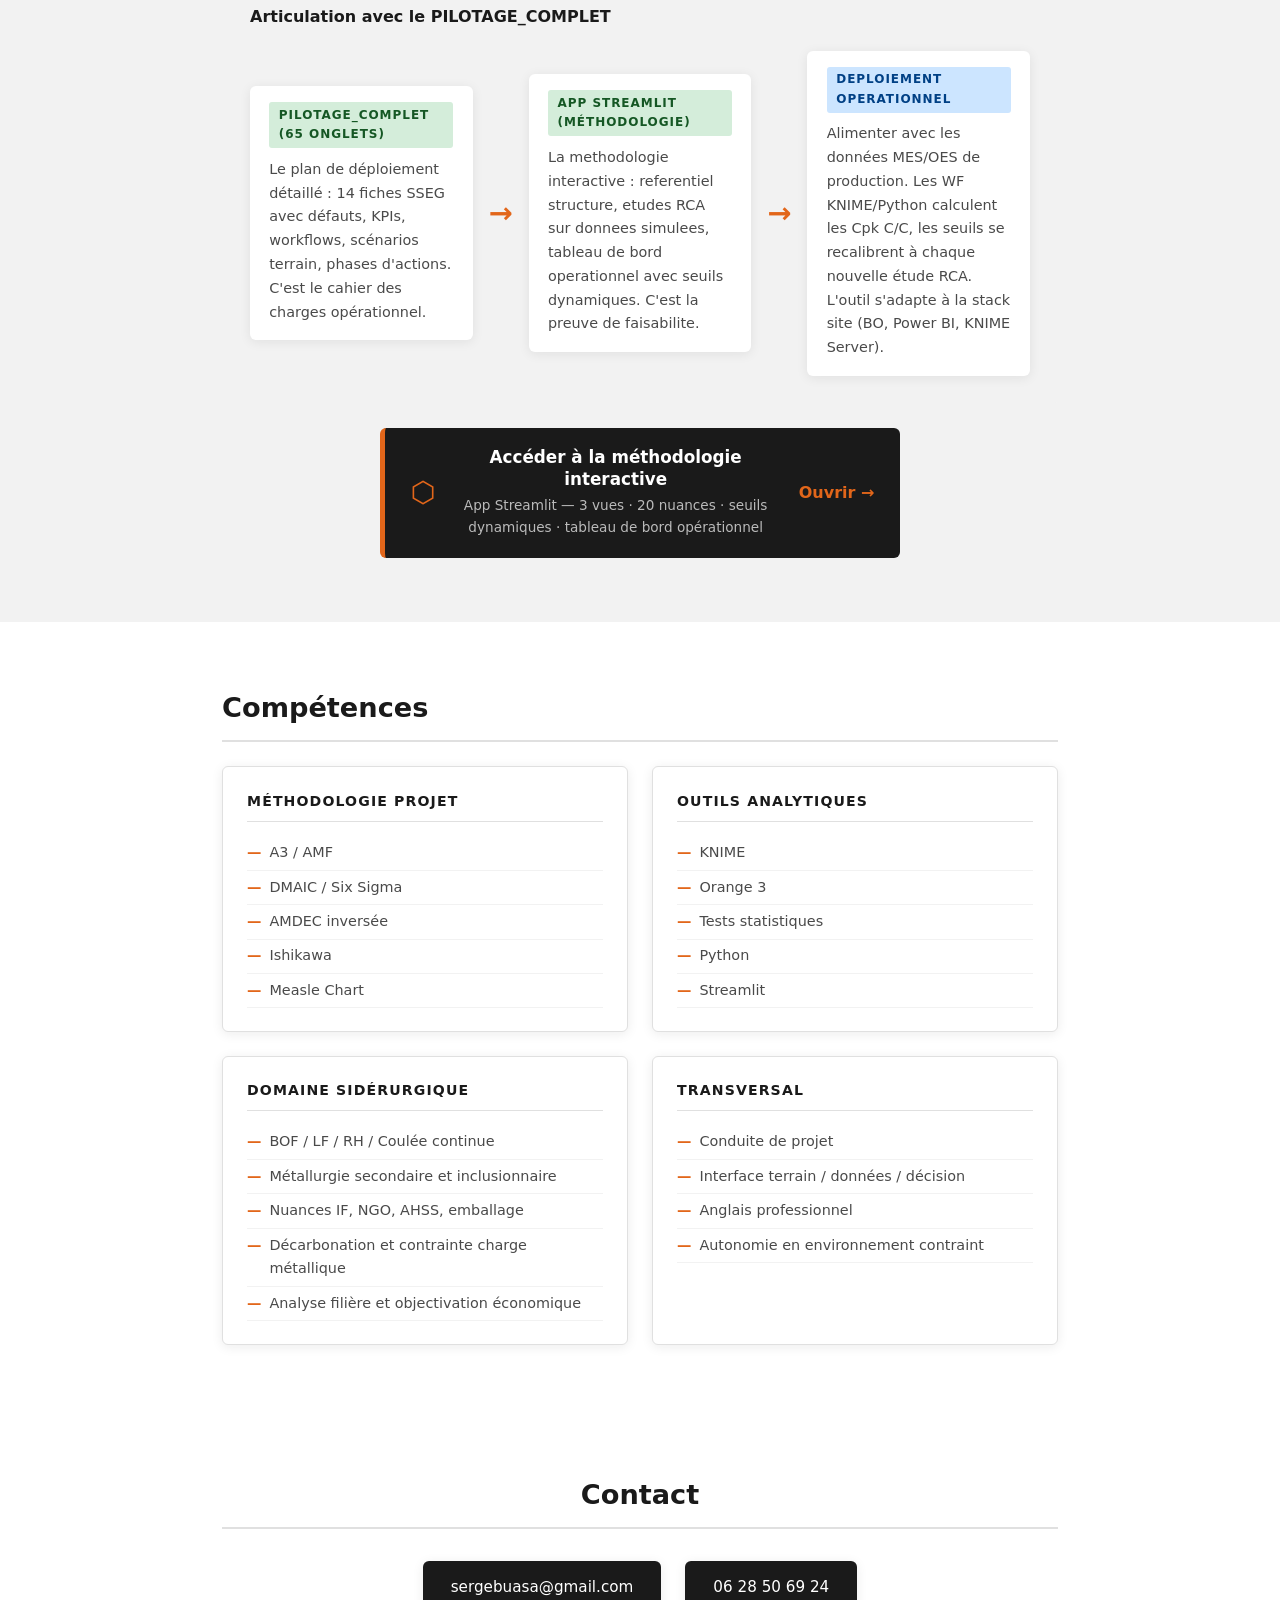
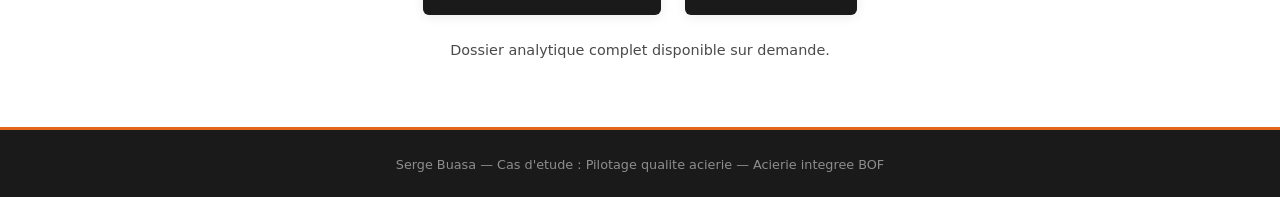
==== commit bc0beebf: "neutralisation etude RCA : DC06/BLSR -> Tinplate/defaut surface" ====
--- a/index.html
+++ b/index.html
@@ -754,7 +754,7 @@
             <h3>Études RCA</h3>
             <div class="axe-section">
               <span class="axe-label">Quoi</span>
-              <p>Calibrer les seuils empiriques sur donnees simulees (temps long, 2 ans). Deux etudes completes : DC06 / BLSR (949 bobines, Y binaire) et M400-50A / W_kg (871 bobines, Y continu).</p>
+              <p>Calibrer les seuils empiriques sur donnees simulees (temps long, 2 ans). Deux etudes completes : Tinplate / defaut surface (949 bobines, Y binaire) et M400-50A / W_kg (871 bobines, Y continu).</p>
             </div>
             <div class="axe-section">
               <span class="axe-label">Pipeline</span>
